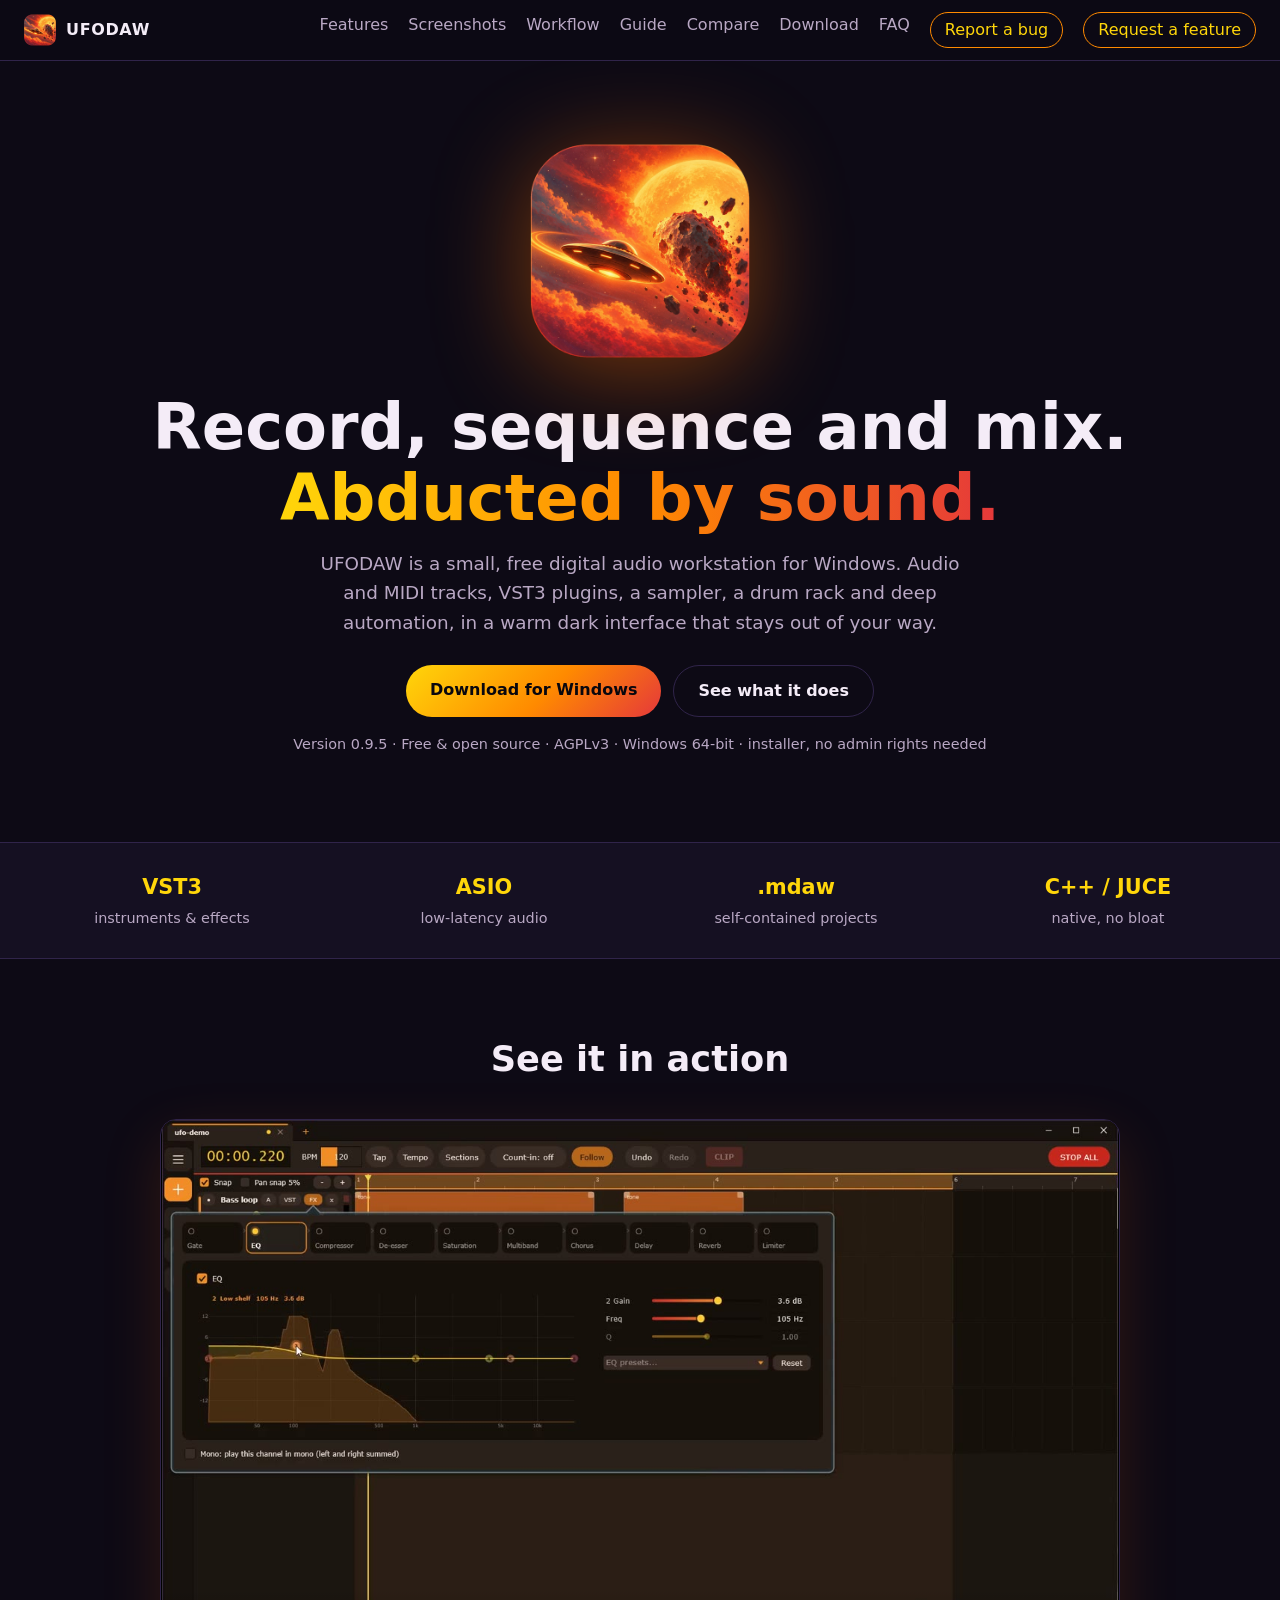
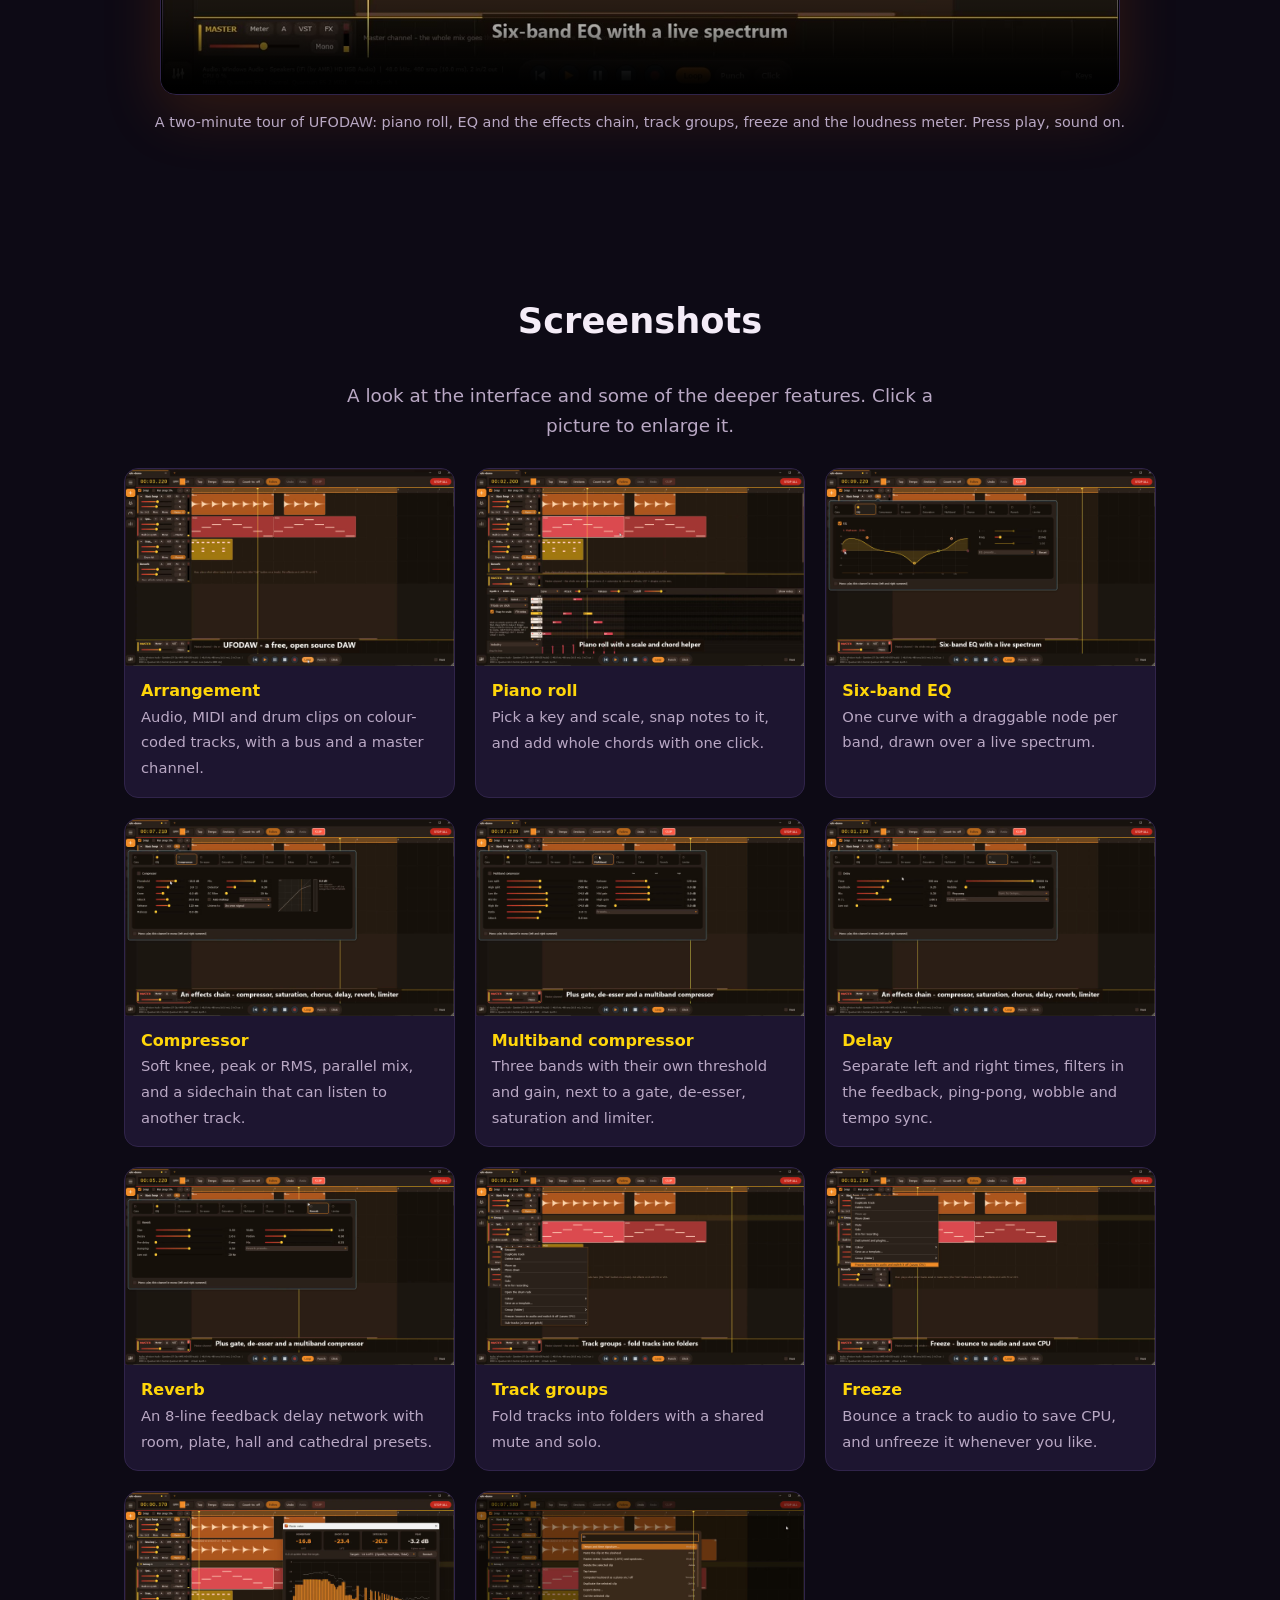
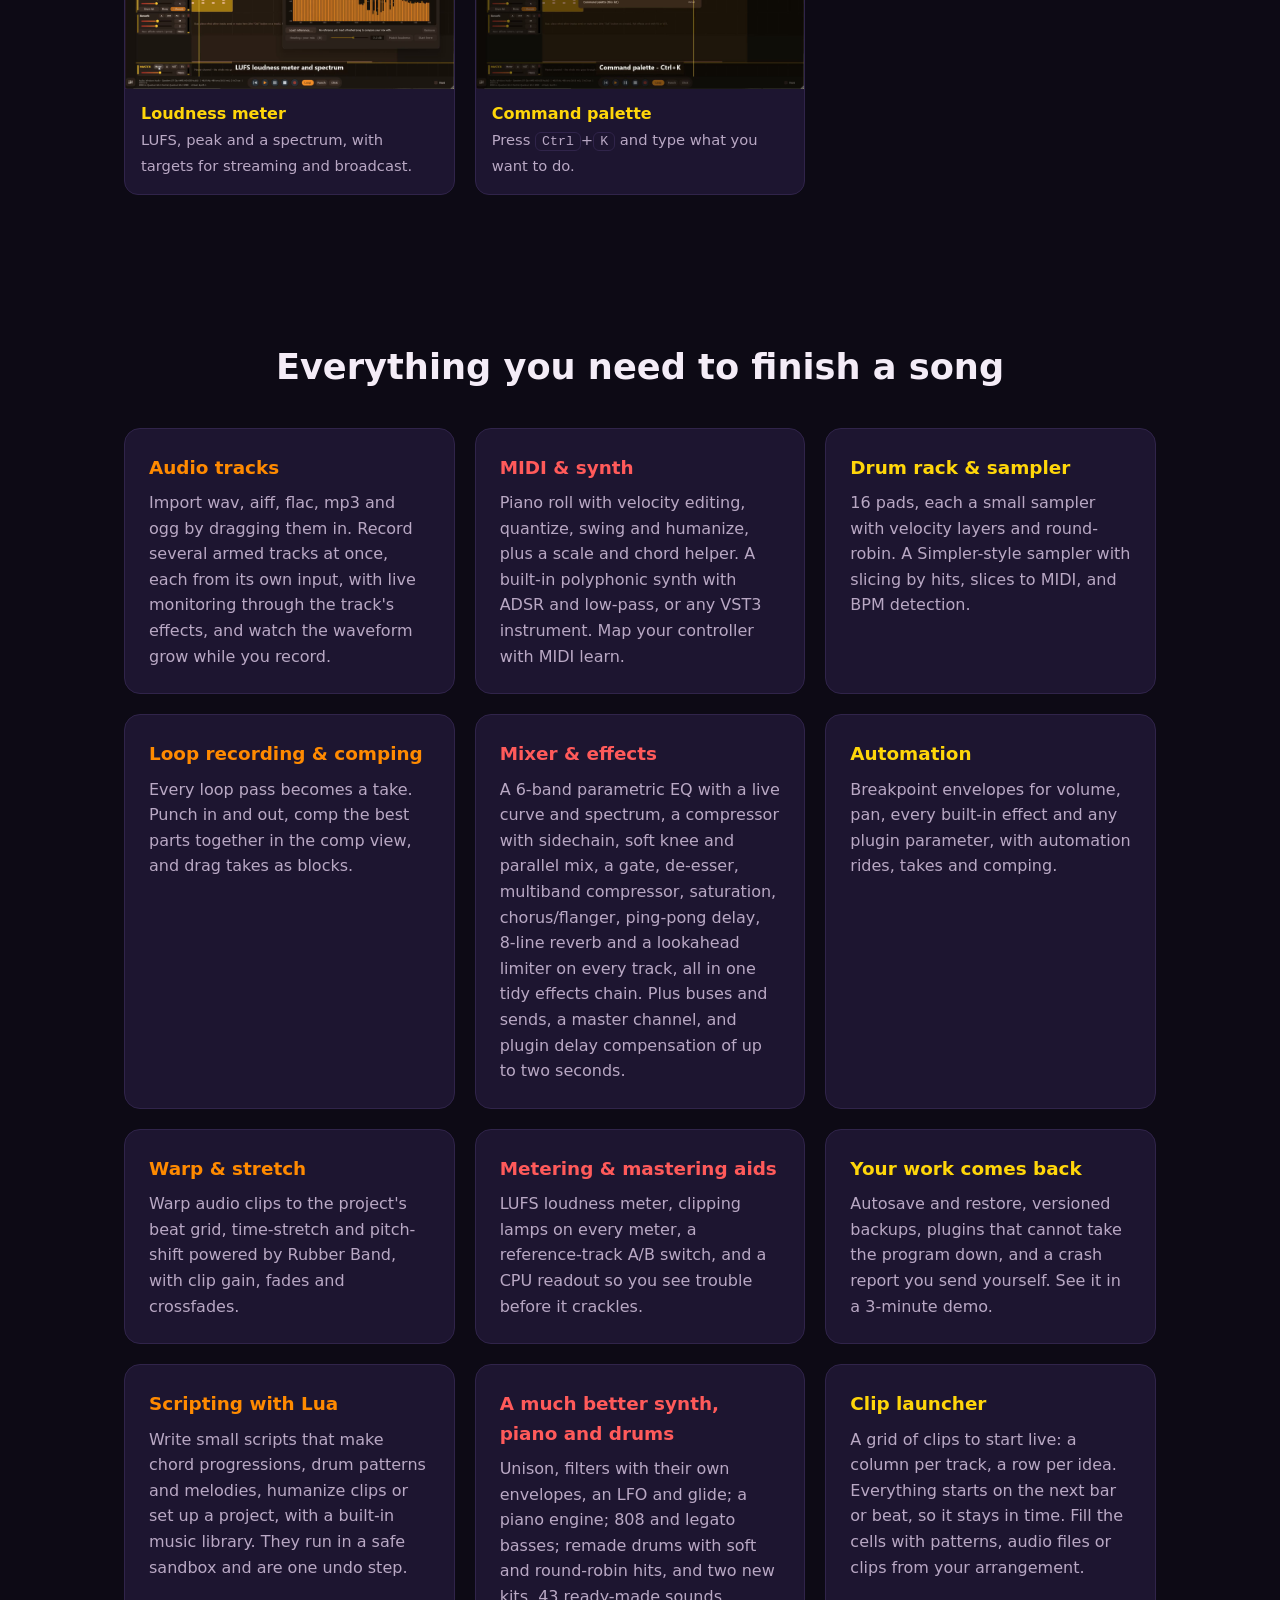
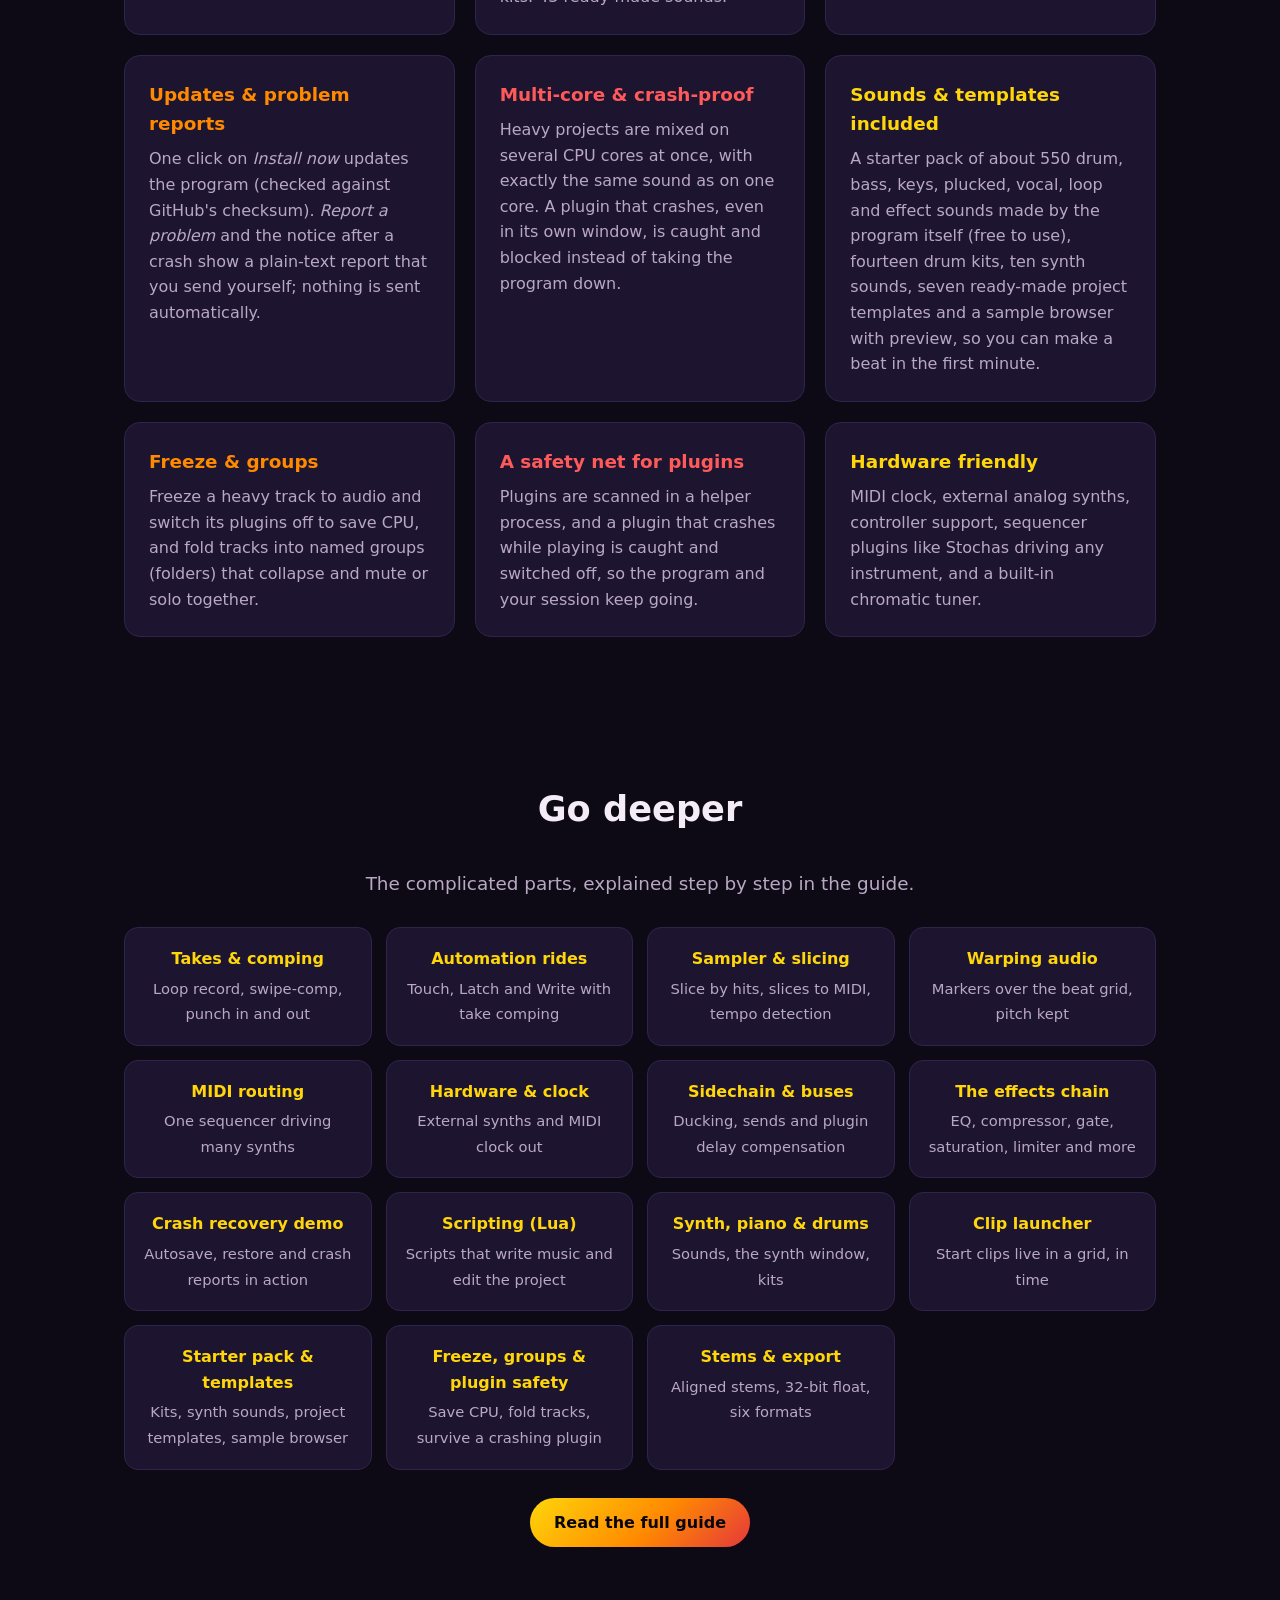
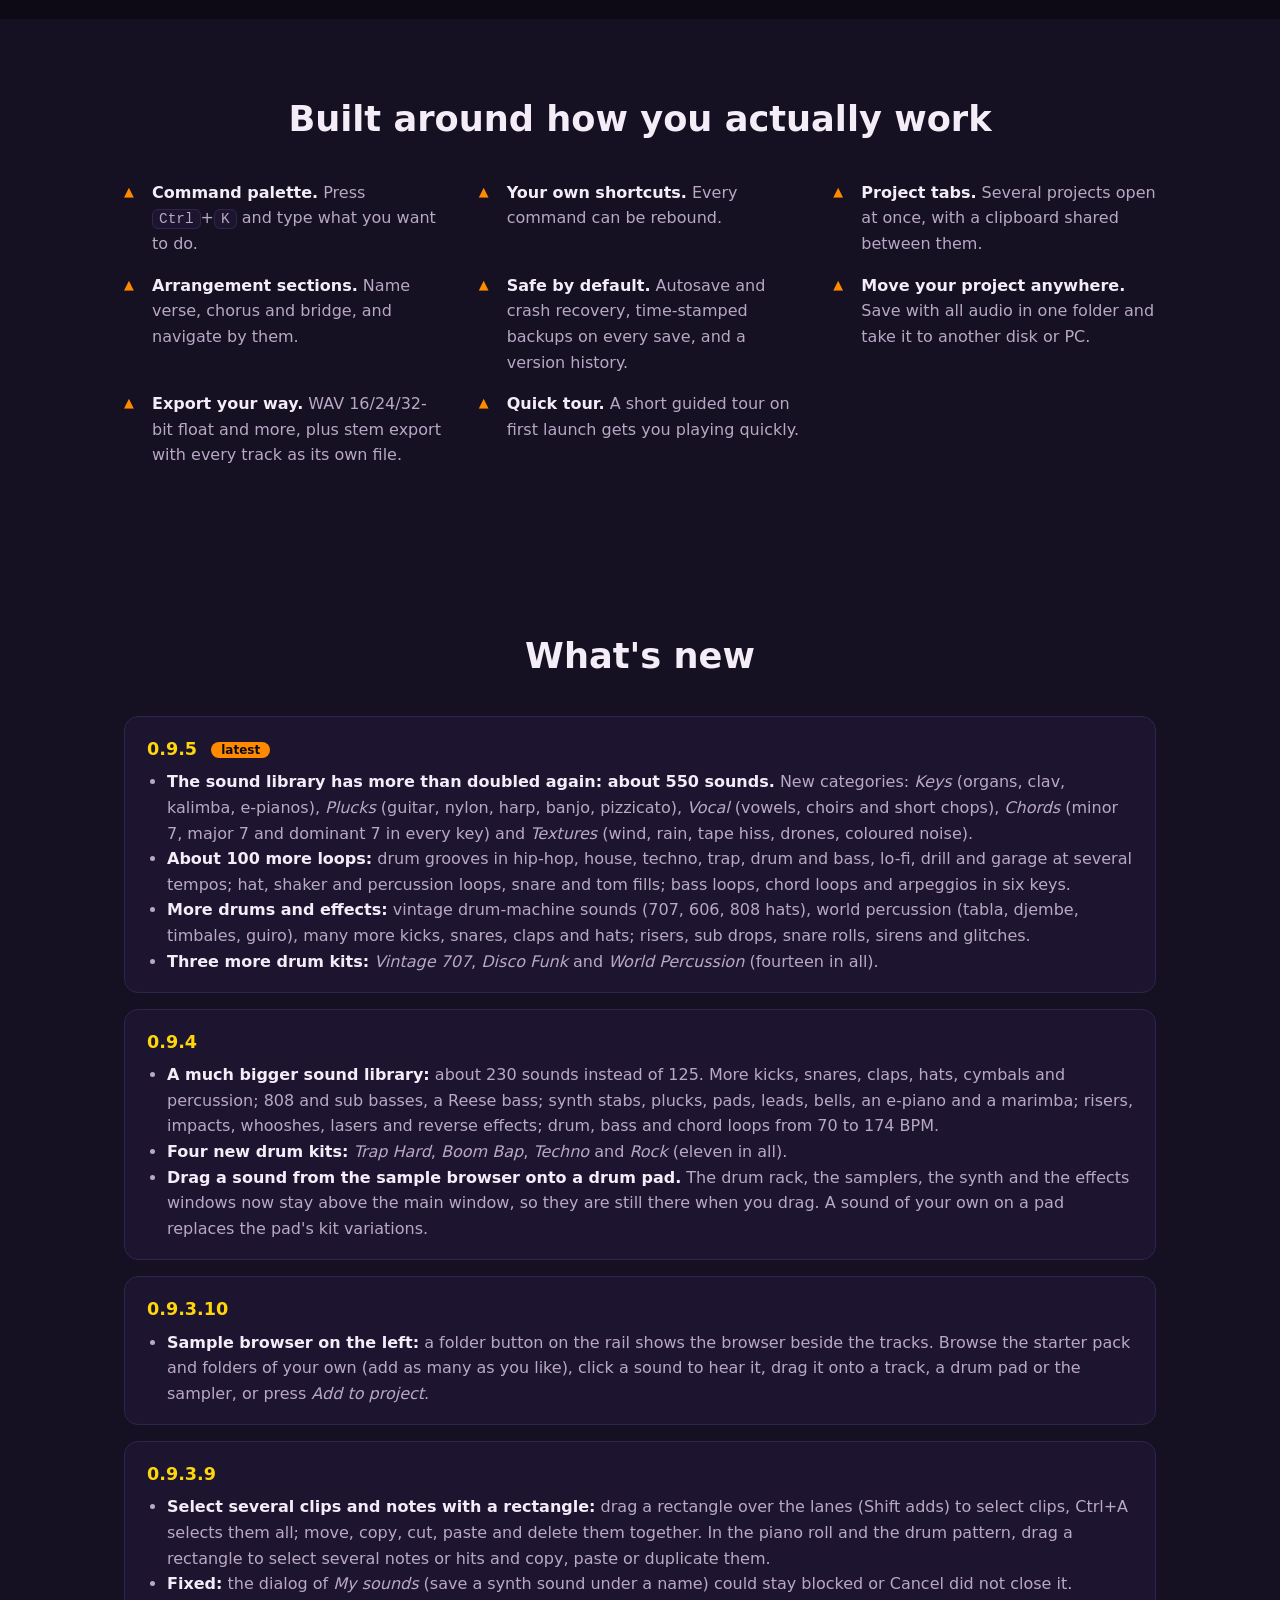
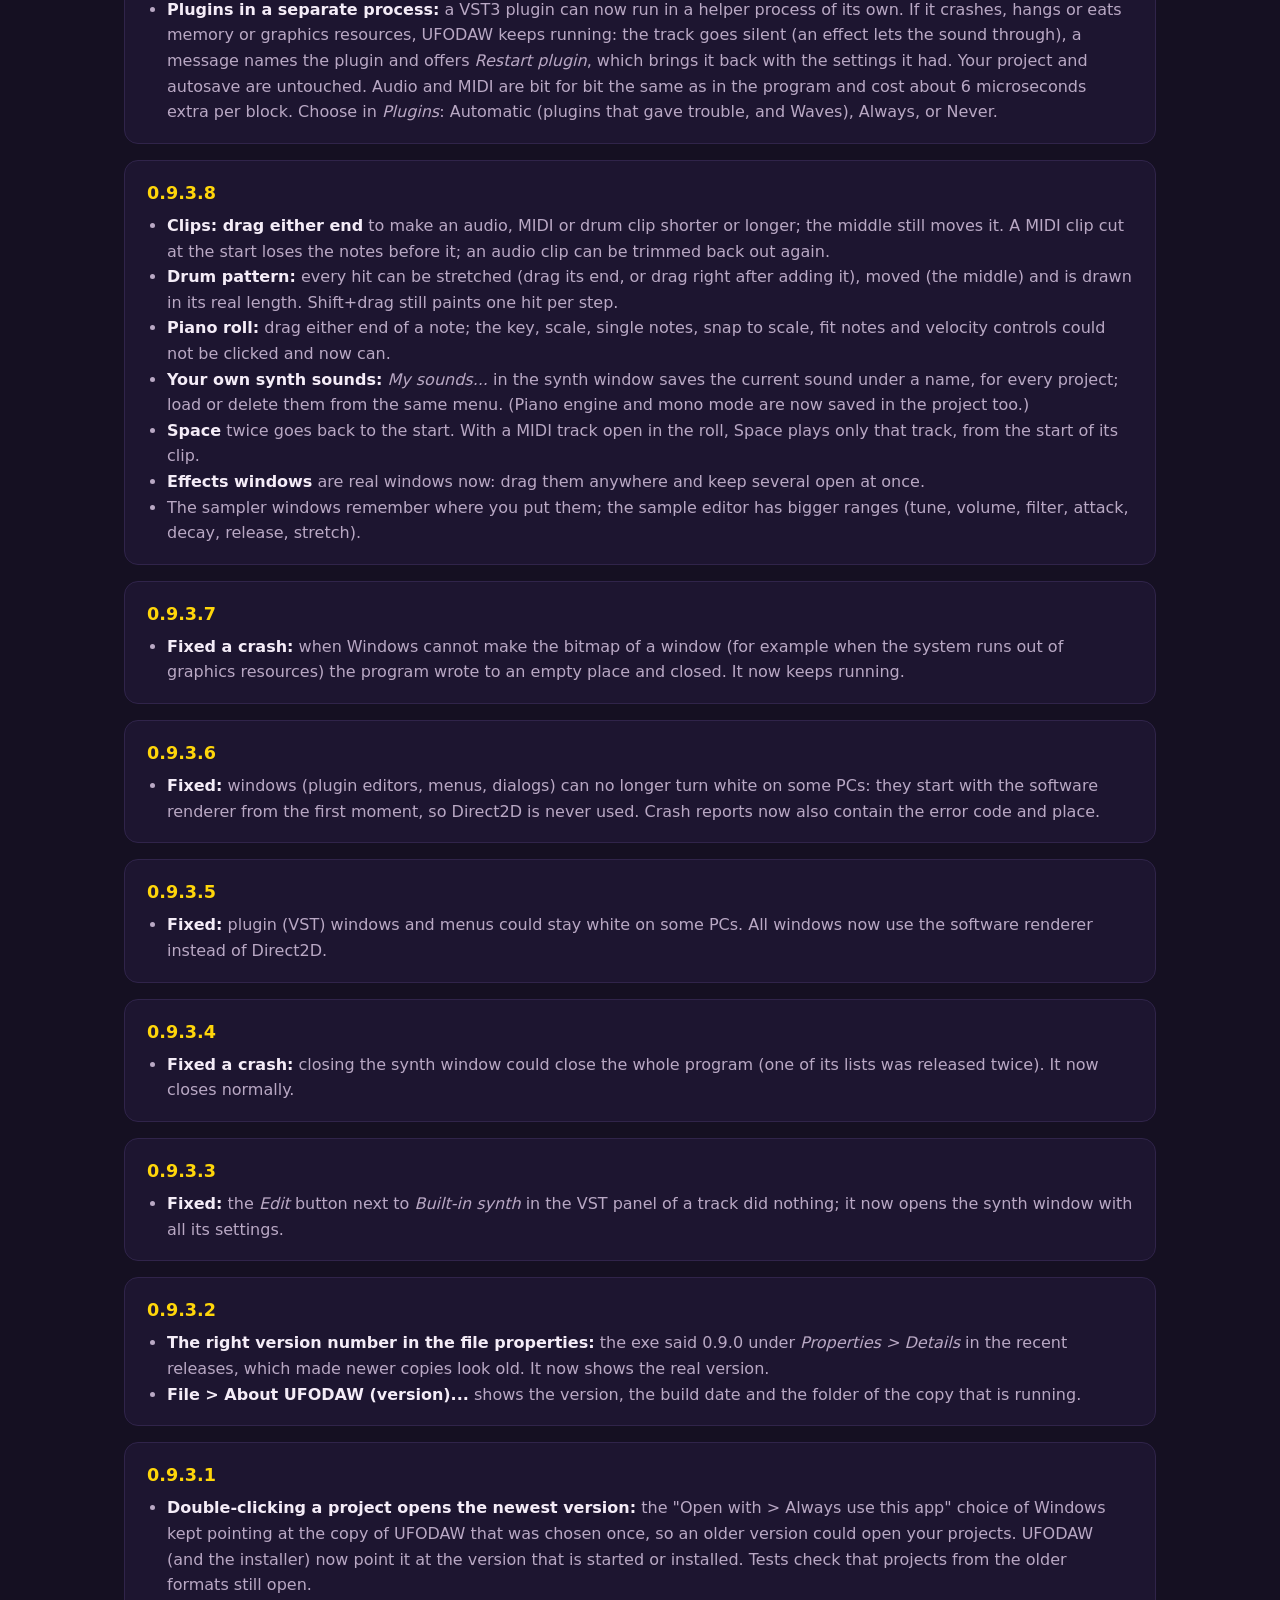
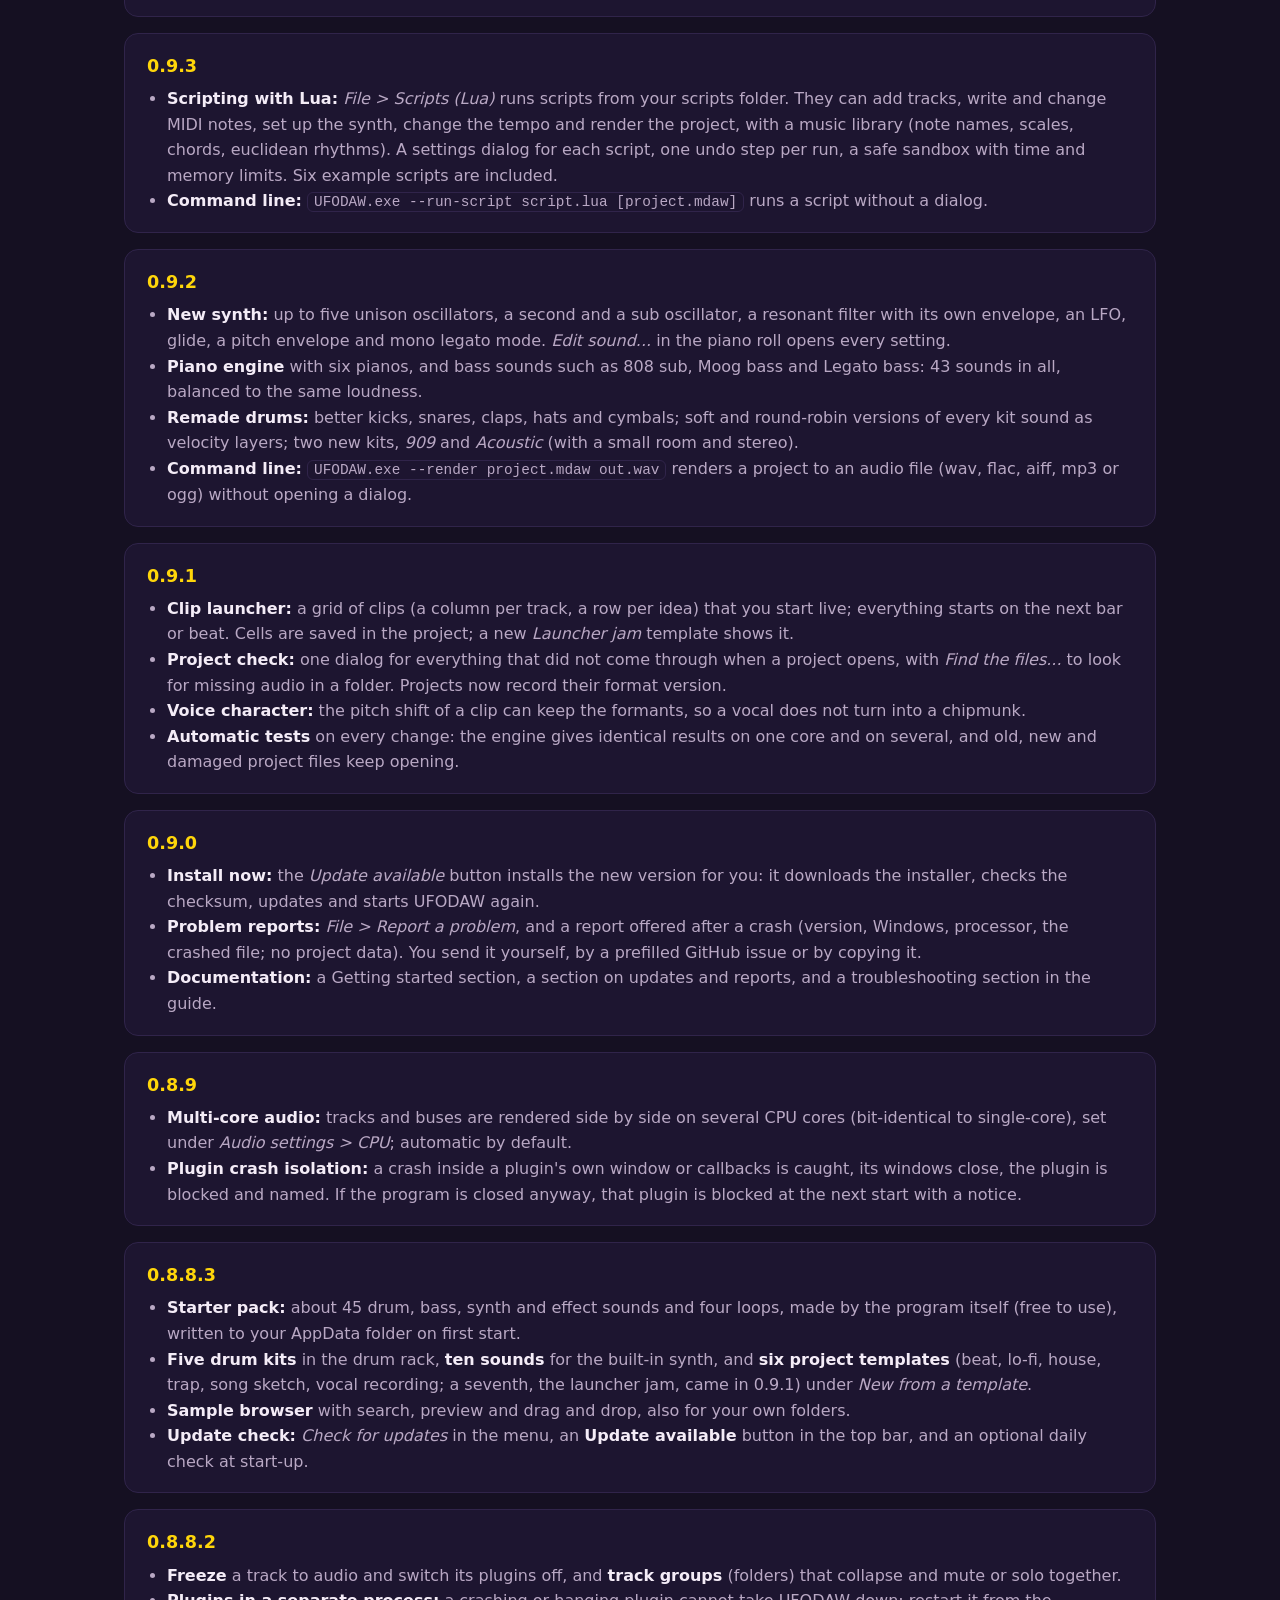
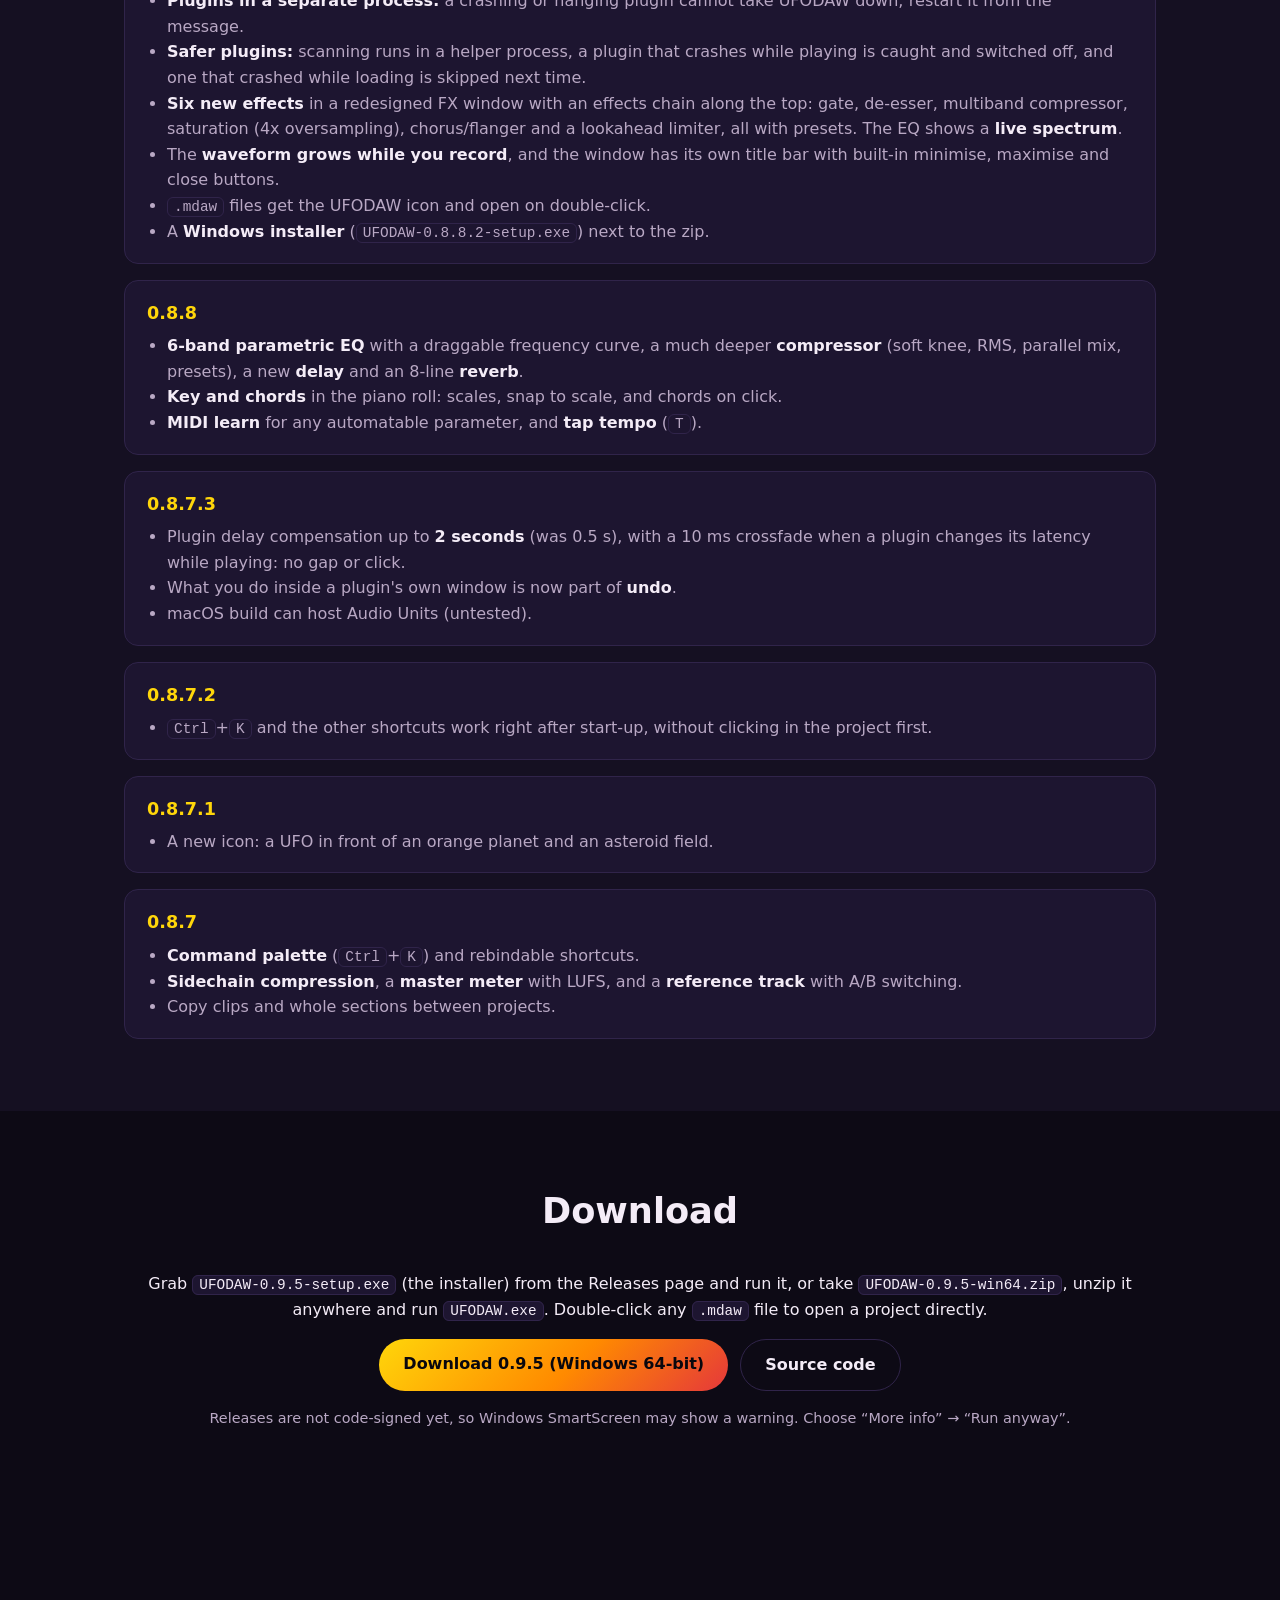
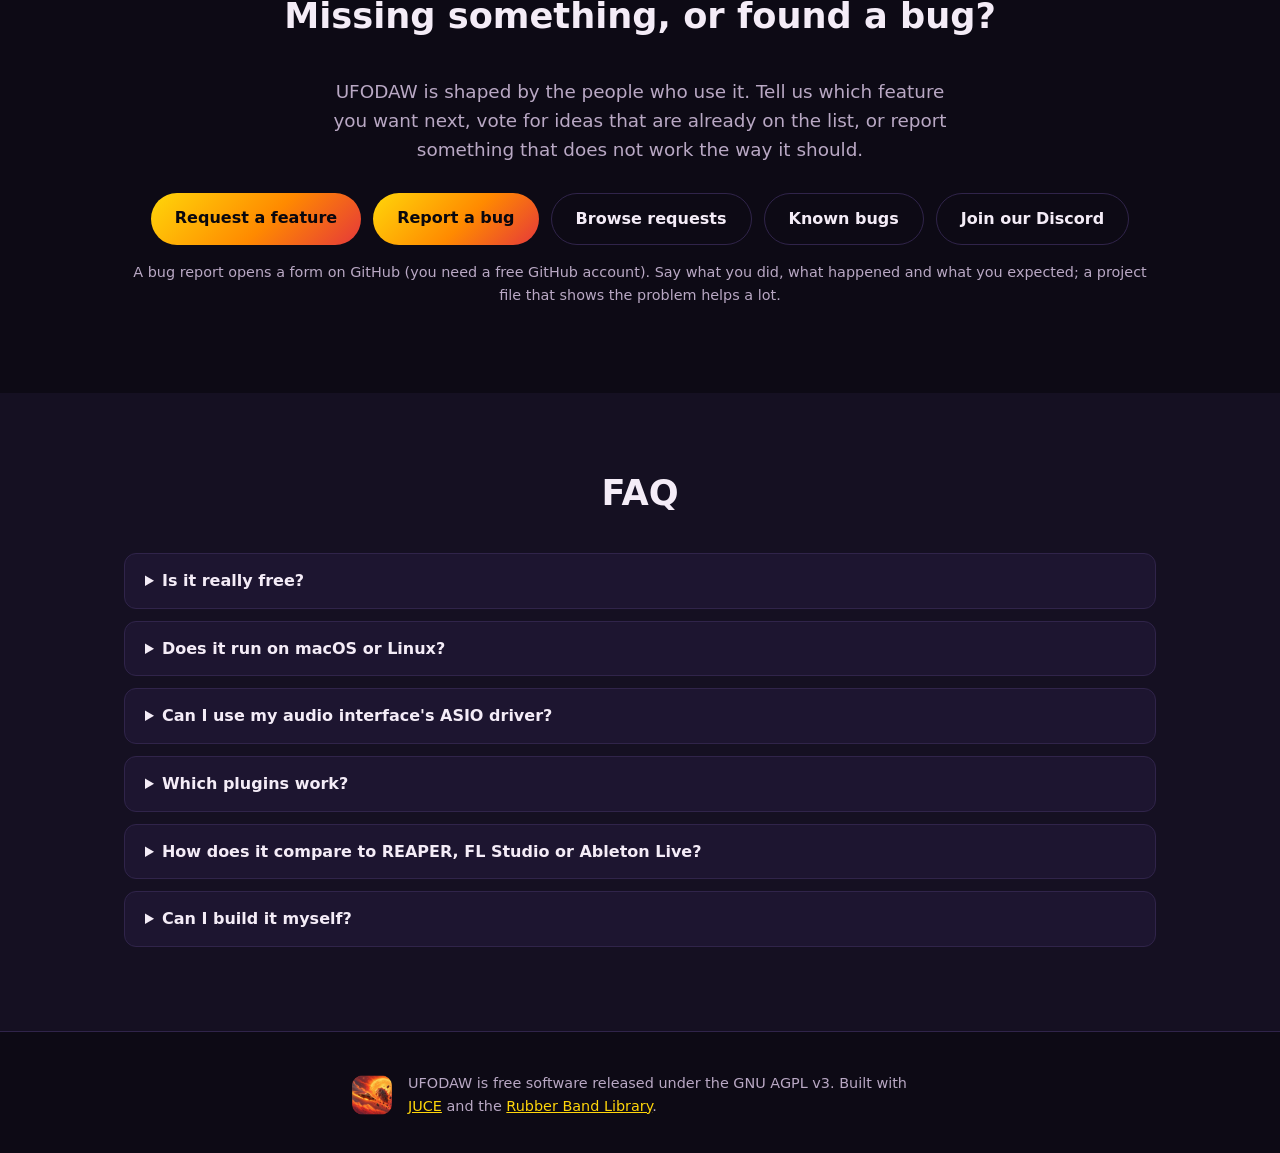
==== docs/index.html @ 9056f441 "UFODAW 0.9.5: about 550 sounds, three more drum kits Co-Authored-By: Claude Sonnet 5.5 <noreply@anth" ====
<!doctype html>
<html lang="en">
<head>
<meta charset="utf-8">
<meta name="viewport" content="width=device-width, initial-scale=1">
<title>UFODAW – a small, fast DAW for Windows</title>
<meta name="description" content="UFODAW is a free, open-source digital audio workstation for Windows: audio and MIDI tracks, VST3 hosting, sampler, drum rack, automation and more.">
<link rel="icon" type="image/png" sizes="32x32" href="favicon-32.png">
<link rel="canonical" href="https://ufodaw.eu/">
<meta property="og:type" content="website">
<meta property="og:site_name" content="UFODAW">
<meta property="og:title" content="UFODAW – a small, fast DAW for Windows">
<meta property="og:description" content="Free, open-source digital audio workstation for Windows: audio and MIDI tracks, VST3 hosting, sampler, drum rack, automation and more.">
<meta property="og:url" content="https://ufodaw.eu/">
<meta property="og:image" content="https://ufodaw.eu/icon.png">
<meta name="twitter:card" content="summary">
<script type="application/ld+json">
{"@context":"https://schema.org","@type":"SoftwareApplication","name":"UFODAW","applicationCategory":"MultimediaApplication","applicationSubCategory":"Digital audio workstation","operatingSystem":"Windows","softwareVersion":"0.9.5","license":"https://www.gnu.org/licenses/agpl-3.0.html","url":"https://ufodaw.eu/","image":"https://ufodaw.eu/icon.png","downloadUrl":"https://github.com/Thulehunter/ufodaw/releases/latest","offers":{"@type":"Offer","price":"0","priceCurrency":"EUR"}}
</script>
<script type="application/ld+json">
{"@context":"https://schema.org","@type":"VideoObject","name":"UFODAW demo: record, arrange and mix","description":"A two-minute tour of UFODAW, a free digital audio workstation for Windows: piano roll, EQ and effects chain, track groups, freeze and the loudness meter.","thumbnailUrl":"https://ufodaw.eu/ufodaw-demo-poster.jpg","contentUrl":"https://ufodaw.eu/ufodaw-demo.mp4","uploadDate":"2026-10-19","duration":"PT2M19S"}
</script>
<link rel="stylesheet" href="style.css">
</head>
<body>

<header class="nav">
  <a class="brand" href="#top"><img src="icon.png" alt="" width="32" height="32"> UFODAW</a>
  <nav>
    <a href="#features">Features</a>
    <a href="#gallery">Screenshots</a>
    <a href="#workflow">Workflow</a>
    <a href="guide.html">Guide</a>
    <a href="compare.html">Compare</a>
    <a href="#download">Download</a>
    <a href="#faq">FAQ</a>
    <a class="nav-btn" id="bug-nav" href="#feedback">Report a bug</a>
    <a class="nav-btn" id="fr-nav" href="#feedback">Request a feature</a>
  </nav>
</header>

<main id="top">
  <section class="hero">
    <img class="hero-icon" src="icon.png" alt="UFODAW logo: a flying saucer racing a crumbling asteroid in a fiery sky" width="220" height="220">
    <h1>Record, sequence and mix.<br><span>Abducted by sound.</span></h1>
    <p class="lead">UFODAW is a small, free digital audio workstation for Windows. Audio and MIDI tracks, VST3 plugins, a sampler, a drum rack and deep automation, in a warm dark interface that stays out of your way.</p>
    <div class="cta">
      <a class="btn primary" href="#download">Download for Windows</a>
      <a class="btn" href="#features">See what it does</a>
    </div>
    <p class="meta">Version 0.9.5 · Free &amp; open source · AGPLv3 · Windows 64-bit · installer, no admin rights needed</p>
  </section>

  <section class="strip" aria-label="Highlights">
    <div><b>VST3</b><span>instruments &amp; effects</span></div>
    <div><b>ASIO</b><span>low-latency audio</span></div>
    <div><b>.mdaw</b><span>self-contained projects</span></div>
    <div><b>C++ / JUCE</b><span>native, no bloat</span></div>
  </section>

  <section id="demo" class="center">
    <h2>See it in action</h2>
    <video class="demo" controls preload="metadata" playsinline poster="ufodaw-demo-poster.jpg">
      <source src="ufodaw-demo.mp4" type="video/mp4">
      Your browser can't play this video. <a href="ufodaw-demo.mp4">Download it instead</a>.
    </video>
    <p class="meta">A two-minute tour of UFODAW: piano roll, EQ and the effects chain, track groups, freeze and the loudness meter. Press play, sound on.</p>
  </section>

  <section id="gallery">
    <h2>Screenshots</h2>
    <p class="lead center">A look at the interface and some of the deeper features. Click a picture to enlarge it.</p>
    <div class="shots">
      <figure><button type="button" data-full="shots/arrangement.jpg" data-cap="Arrangement"><img src="shots/arrangement.jpg" alt="UFODAW arrangement with audio, MIDI and drum tracks and a reverb bus" width="1600" height="960" loading="lazy"></button><figcaption><b>Arrangement</b><span>Audio, MIDI and drum clips on colour-coded tracks, with a bus and a master channel.</span></figcaption></figure>
      <figure><button type="button" data-full="shots/piano-roll.jpg" data-cap="Piano roll with scale and chord helper"><img src="shots/piano-roll.jpg" alt="Piano roll with a key and scale picker and chord options" width="1600" height="960" loading="lazy"></button><figcaption><b>Piano roll</b><span>Pick a key and scale, snap notes to it, and add whole chords with one click.</span></figcaption></figure>
      <figure><button type="button" data-full="shots/eq.jpg" data-cap="Six-band EQ with a live spectrum"><img src="shots/eq.jpg" alt="Six-band parametric EQ with a draggable curve over a live spectrum" width="1600" height="960" loading="lazy"></button><figcaption><b>Six-band EQ</b><span>One curve with a draggable node per band, drawn over a live spectrum.</span></figcaption></figure>
      <figure><button type="button" data-full="shots/compressor.jpg" data-cap="Compressor"><img src="shots/compressor.jpg" alt="Compressor panel with a transfer curve" width="1600" height="960" loading="lazy"></button><figcaption><b>Compressor</b><span>Soft knee, peak or RMS, parallel mix, and a sidechain that can listen to another track.</span></figcaption></figure>
      <figure><button type="button" data-full="shots/multiband.jpg" data-cap="Multiband compressor"><img src="shots/multiband.jpg" alt="Multiband compressor with three bands" width="1600" height="960" loading="lazy"></button><figcaption><b>Multiband compressor</b><span>Three bands with their own threshold and gain, next to a gate, de-esser, saturation and limiter.</span></figcaption></figure>
      <figure><button type="button" data-full="shots/delay.jpg" data-cap="Delay"><img src="shots/delay.jpg" alt="Delay panel with time, feedback and ping-pong" width="1600" height="960" loading="lazy"></button><figcaption><b>Delay</b><span>Separate left and right times, filters in the feedback, ping-pong, wobble and tempo sync.</span></figcaption></figure>
      <figure><button type="button" data-full="shots/reverb.jpg" data-cap="Reverb"><img src="shots/reverb.jpg" alt="Reverb panel with size, decay and damping" width="1600" height="960" loading="lazy"></button><figcaption><b>Reverb</b><span>An 8-line feedback delay network with room, plate, hall and cathedral presets.</span></figcaption></figure>
      <figure><button type="button" data-full="shots/groups.jpg" data-cap="Track groups"><img src="shots/groups.jpg" alt="Track context menu with the group option" width="1600" height="960" loading="lazy"></button><figcaption><b>Track groups</b><span>Fold tracks into folders with a shared mute and solo.</span></figcaption></figure>
      <figure><button type="button" data-full="shots/freeze.jpg" data-cap="Freeze"><img src="shots/freeze.jpg" alt="Track context menu with the freeze option" width="1600" height="960" loading="lazy"></button><figcaption><b>Freeze</b><span>Bounce a track to audio to save CPU, and unfreeze it whenever you like.</span></figcaption></figure>
      <figure><button type="button" data-full="shots/loudness.jpg" data-cap="LUFS loudness meter and spectrum"><img src="shots/loudness.jpg" alt="Master meter with LUFS values and a spectrum" width="1600" height="960" loading="lazy"></button><figcaption><b>Loudness meter</b><span>LUFS, peak and a spectrum, with targets for streaming and broadcast.</span></figcaption></figure>
      <figure><button type="button" data-full="shots/command-palette.jpg" data-cap="Command palette"><img src="shots/command-palette.jpg" alt="Command palette open over the arrangement" width="1600" height="960" loading="lazy"></button><figcaption><b>Command palette</b><span>Press <kbd>Ctrl</kbd>+<kbd>K</kbd> and type what you want to do.</span></figcaption></figure>
    </div>
    <dialog id="lightbox" aria-label="Enlarged screenshot">
      <form method="dialog"><button class="lb-close" aria-label="Close">×</button></form>
      <img id="lb-img" alt="">
      <p id="lb-cap"></p>
    </dialog>
  </section>

  <section id="features">
    <h2>Everything you need to finish a song</h2>
    <div class="grid">
      <article>
        <h3 class="c-orange">Audio tracks</h3>
        <p>Import wav, aiff, flac, mp3 and ogg by dragging them in. Record several armed tracks at once, each from its own input, with live monitoring through the track's effects, and watch the waveform grow while you record.</p>
      </article>
      <article>
        <h3 class="c-red">MIDI &amp; synth</h3>
        <p>Piano roll with velocity editing, quantize, swing and humanize, plus a scale and chord helper. A built-in polyphonic synth with ADSR and low-pass, or any VST3 instrument. Map your controller with MIDI learn.</p>
      </article>
      <article>
        <h3 class="c-yellow">Drum rack &amp; sampler</h3>
        <p>16 pads, each a small sampler with velocity layers and round-robin. A Simpler-style sampler with slicing by hits, slices to MIDI, and BPM detection.</p>
      </article>
      <article>
        <h3 class="c-orange">Loop recording &amp; comping</h3>
        <p>Every loop pass becomes a take. Punch in and out, comp the best parts together in the comp view, and drag takes as blocks.</p>
      </article>
      <article>
        <h3 class="c-red">Mixer &amp; effects</h3>
        <p>A 6-band parametric EQ with a live curve and spectrum, a compressor with sidechain, soft knee and parallel mix, a gate, de-esser, multiband compressor, saturation, chorus/flanger, ping-pong delay, 8-line reverb and a lookahead limiter on every track, all in one tidy effects chain. Plus buses and sends, a master channel, and plugin delay compensation of up to two seconds.</p>
      </article>
      <article>
        <h3 class="c-yellow">Automation</h3>
        <p>Breakpoint envelopes for volume, pan, every built-in effect and any plugin parameter, with automation rides, takes and comping.</p>
      </article>
      <article>
        <h3 class="c-orange">Warp &amp; stretch</h3>
        <p>Warp audio clips to the project's beat grid, time-stretch and pitch-shift powered by Rubber Band, with clip gain, fades and crossfades.</p>
      </article>
      <article>
        <h3 class="c-red">Metering &amp; mastering aids</h3>
        <p>LUFS loudness meter, clipping lamps on every meter, a reference-track A/B switch, and a CPU readout so you see trouble before it crackles.</p>
      </article>
      <article>
        <h3 class="c-yellow">Your work comes back</h3>
        <p>Autosave and restore, versioned backups, plugins that cannot take the program down, and a crash report you send yourself. See it in a 3-minute demo.</p>
      </article>
      <article>
        <h3 class="c-orange">Scripting with Lua</h3>
        <p>Write small scripts that make chord progressions, drum patterns and melodies, humanize clips or set up a project, with a built-in music library. They run in a safe sandbox and are one undo step.</p>
      </article>
      <article>
        <h3 class="c-red">A much better synth, piano and drums</h3>
        <p>Unison, filters with their own envelopes, an LFO and glide; a piano engine; 808 and legato basses; remade drums with soft and round-robin hits, and two new kits. 43 ready-made sounds.</p>
      </article>
      <article>
        <h3 class="c-yellow">Clip launcher</h3>
        <p>A grid of clips to start live: a column per track, a row per idea. Everything starts on the next bar or beat, so it stays in time. Fill the cells with patterns, audio files or clips from your arrangement.</p>
      </article>
      <article>
        <h3 class="c-orange">Updates &amp; problem reports</h3>
        <p>One click on <i>Install now</i> updates the program (checked against GitHub's checksum). <i>Report a problem</i> and the notice after a crash show a plain-text report that you send yourself; nothing is sent automatically.</p>
      </article>
      <article>
        <h3 class="c-red">Multi-core &amp; crash-proof</h3>
        <p>Heavy projects are mixed on several CPU cores at once, with exactly the same sound as on one core. A plugin that crashes, even in its own window, is caught and blocked instead of taking the program down.</p>
      </article>
      <article>
        <h3 class="c-yellow">Sounds &amp; templates included</h3>
        <p>A starter pack of about 550 drum, bass, keys, plucked, vocal, loop and effect sounds made by the program itself (free to use), fourteen drum kits, ten synth sounds, seven ready-made project templates and a sample browser with preview, so you can make a beat in the first minute.</p>
      </article>
      <article>
        <h3 class="c-orange">Freeze &amp; groups</h3>
        <p>Freeze a heavy track to audio and switch its plugins off to save CPU, and fold tracks into named groups (folders) that collapse and mute or solo together.</p>
      </article>
      <article>
        <h3 class="c-red">A safety net for plugins</h3>
        <p>Plugins are scanned in a helper process, and a plugin that crashes while playing is caught and switched off, so the program and your session keep going.</p>
      </article>
      <article>
        <h3 class="c-yellow">Hardware friendly</h3>
        <p>MIDI clock, external analog synths, controller support, sequencer plugins like Stochas driving any instrument, and a built-in chromatic tuner.</p>
      </article>
    </div>
  </section>

  <section id="deep" class="center">
    <h2>Go deeper</h2>
    <p class="lead">The complicated parts, explained step by step in the guide.</p>
    <div class="dive">
      <a href="guide.html#recording"><b>Takes &amp; comping</b><span>Loop record, swipe-comp, punch in and out</span></a>
      <a href="guide.html#automation"><b>Automation rides</b><span>Touch, Latch and Write with take comping</span></a>
      <a href="guide.html#sampler"><b>Sampler &amp; slicing</b><span>Slice by hits, slices to MIDI, tempo detection</span></a>
      <a href="guide.html#warp"><b>Warping audio</b><span>Markers over the beat grid, pitch kept</span></a>
      <a href="guide.html#midi"><b>MIDI routing</b><span>One sequencer driving many synths</span></a>
      <a href="guide.html#hardware"><b>Hardware &amp; clock</b><span>External synths and MIDI clock out</span></a>
      <a href="guide.html#mixing"><b>Sidechain &amp; buses</b><span>Ducking, sends and plugin delay compensation</span></a>
      <a href="guide.html#effects"><b>The effects chain</b><span>EQ, compressor, gate, saturation, limiter and more</span></a>
      <a href="guide.html#recovery"><b>Crash recovery demo</b><span>Autosave, restore and crash reports in action</span></a>
      <a href="guide.html#scripting"><b>Scripting (Lua)</b><span>Scripts that write music and edit the project</span></a>
      <a href="guide.html#synth"><b>Synth, piano &amp; drums</b><span>Sounds, the synth window, kits</span></a>
      <a href="guide.html#launcher"><b>Clip launcher</b><span>Start clips live in a grid, in time</span></a>
      <a href="guide.html#starter"><b>Starter pack &amp; templates</b><span>Kits, synth sounds, project templates, sample browser</span></a>
      <a href="guide.html#freeze"><b>Freeze, groups &amp; plugin safety</b><span>Save CPU, fold tracks, survive a crashing plugin</span></a>
      <a href="guide.html#export"><b>Stems &amp; export</b><span>Aligned stems, 32-bit float, six formats</span></a>
    </div>
    <a class="btn primary" href="guide.html">Read the full guide</a>
  </section>

  <section id="workflow" class="alt">
    <h2>Built around how you actually work</h2>
    <ul class="checks">
      <li><b>Command palette.</b> Press <kbd>Ctrl</kbd>+<kbd>K</kbd> and type what you want to do.</li>
      <li><b>Your own shortcuts.</b> Every command can be rebound.</li>
      <li><b>Project tabs.</b> Several projects open at once, with a clipboard shared between them.</li>
      <li><b>Arrangement sections.</b> Name verse, chorus and bridge, and navigate by them.</li>
      <li><b>Safe by default.</b> Autosave and crash recovery, time-stamped backups on every save, and a version history.</li>
      <li><b>Move your project anywhere.</b> Save with all audio in one folder and take it to another disk or PC.</li>
      <li><b>Export your way.</b> WAV 16/24/32-bit float and more, plus stem export with every track as its own file.</li>
      <li><b>Quick tour.</b> A short guided tour on first launch gets you playing quickly.</li>
    </ul>
  </section>

  <section id="new" class="alt">
    <h2>What's new</h2>
    <div class="log">
      <div><h3>0.9.5 <small>latest</small></h3><ul>
        <li><b>The sound library has more than doubled again: about 550 sounds.</b> New categories: <i>Keys</i> (organs, clav, kalimba, e-pianos), <i>Plucks</i> (guitar, nylon, harp, banjo, pizzicato), <i>Vocal</i> (vowels, choirs and short chops), <i>Chords</i> (minor 7, major 7 and dominant 7 in every key) and <i>Textures</i> (wind, rain, tape hiss, drones, coloured noise).</li>
        <li><b>About 100 more loops:</b> drum grooves in hip-hop, house, techno, trap, drum and bass, lo-fi, drill and garage at several tempos; hat, shaker and percussion loops, snare and tom fills; bass loops, chord loops and arpeggios in six keys.</li>
        <li><b>More drums and effects:</b> vintage drum-machine sounds (707, 606, 808 hats), world percussion (tabla, djembe, timbales, guiro), many more kicks, snares, claps and hats; risers, sub drops, snare rolls, sirens and glitches.</li>
        <li><b>Three more drum kits:</b> <i>Vintage 707</i>, <i>Disco Funk</i> and <i>World Percussion</i> (fourteen in all).</li></ul></div>
      <div><h3>0.9.4</h3><ul>
        <li><b>A much bigger sound library:</b> about 230 sounds instead of 125. More kicks, snares, claps, hats, cymbals and percussion; 808 and sub basses, a Reese bass; synth stabs, plucks, pads, leads, bells, an e-piano and a marimba; risers, impacts, whooshes, lasers and reverse effects; drum, bass and chord loops from 70 to 174 BPM.</li>
        <li><b>Four new drum kits:</b> <i>Trap Hard</i>, <i>Boom Bap</i>, <i>Techno</i> and <i>Rock</i> (eleven in all).</li>
        <li><b>Drag a sound from the sample browser onto a drum pad.</b> The drum rack, the samplers, the synth and the effects windows now stay above the main window, so they are still there when you drag. A sound of your own on a pad replaces the pad's kit variations.</li></ul></div>
      <div><h3>0.9.3.10</h3><ul>
        <li><b>Sample browser on the left:</b> a folder button on the rail shows the browser beside the tracks. Browse the starter pack and folders of your own (add as many as you like), click a sound to hear it, drag it onto a track, a drum pad or the sampler, or press <i>Add to project</i>.</li></ul></div>
      <div><h3>0.9.3.9</h3><ul>
        <li><b>Select several clips and notes with a rectangle:</b> drag a rectangle over the lanes (Shift adds) to select clips, Ctrl+A selects them all; move, copy, cut, paste and delete them together. In the piano roll and the drum pattern, drag a rectangle to select several notes or hits and copy, paste or duplicate them.</li>
        <li><b>Fixed:</b> the dialog of <i>My sounds</i> (save a synth sound under a name) could stay blocked or Cancel did not close it.</li>
        <li><b>Plugins in a separate process:</b> a VST3 plugin can now run in a helper process of its own. If it crashes, hangs or eats memory or graphics resources, UFODAW keeps running: the track goes silent (an effect lets the sound through), a message names the plugin and offers <i>Restart plugin</i>, which brings it back with the settings it had. Your project and autosave are untouched. Audio and MIDI are bit for bit the same as in the program and cost about 6 microseconds extra per block. Choose in <i>Plugins</i>: Automatic (plugins that gave trouble, and Waves), Always, or Never.</li></ul></div>
      <div><h3>0.9.3.8</h3><ul>
        <li><b>Clips: drag either end</b> to make an audio, MIDI or drum clip shorter or longer; the middle still moves it. A MIDI clip cut at the start loses the notes before it; an audio clip can be trimmed back out again.</li>
        <li><b>Drum pattern:</b> every hit can be stretched (drag its end, or drag right after adding it), moved (the middle) and is drawn in its real length. Shift+drag still paints one hit per step.</li>
        <li><b>Piano roll:</b> drag either end of a note; the key, scale, single notes, snap to scale, fit notes and velocity controls could not be clicked and now can.</li>
        <li><b>Your own synth sounds:</b> <i>My sounds...</i> in the synth window saves the current sound under a name, for every project; load or delete them from the same menu. (Piano engine and mono mode are now saved in the project too.)</li>
        <li><b>Space</b> twice goes back to the start. With a MIDI track open in the roll, Space plays only that track, from the start of its clip.</li>
        <li><b>Effects windows</b> are real windows now: drag them anywhere and keep several open at once.</li>
        <li>The sampler windows remember where you put them; the sample editor has bigger ranges (tune, volume, filter, attack, decay, release, stretch).</li></ul></div>
      <div><h3>0.9.3.7</h3><ul>
        <li><b>Fixed a crash:</b> when Windows cannot make the bitmap of a window (for example when the system runs out of graphics resources) the program wrote to an empty place and closed. It now keeps running.</li></ul></div>
      <div><h3>0.9.3.6</h3><ul>
        <li><b>Fixed:</b> windows (plugin editors, menus, dialogs) can no longer turn white on some PCs: they start with the software renderer from the first moment, so Direct2D is never used. Crash reports now also contain the error code and place.</li></ul></div>
      <div><h3>0.9.3.5</h3><ul>
        <li><b>Fixed:</b> plugin (VST) windows and menus could stay white on some PCs. All windows now use the software renderer instead of Direct2D.</li></ul></div>
      <div><h3>0.9.3.4</h3><ul>
        <li><b>Fixed a crash:</b> closing the synth window could close the whole program (one of its lists was released twice). It now closes normally.</li></ul></div>
      <div><h3>0.9.3.3</h3><ul>
        <li><b>Fixed:</b> the <i>Edit</i> button next to <i>Built-in synth</i> in the VST panel of a track did nothing; it now opens the synth window with all its settings.</li></ul></div>
      <div><h3>0.9.3.2</h3><ul>
        <li><b>The right version number in the file properties:</b> the exe said 0.9.0 under <i>Properties &gt; Details</i> in the recent releases, which made newer copies look old. It now shows the real version.</li>
        <li><b>File &gt; About UFODAW (version)...</b> shows the version, the build date and the folder of the copy that is running.</li></ul></div>
      <div><h3>0.9.3.1</h3><ul>
        <li><b>Double-clicking a project opens the newest version:</b> the &quot;Open with &gt; Always use this app&quot; choice of Windows kept pointing at the copy of UFODAW that was chosen once, so an older version could open your projects. UFODAW (and the installer) now point it at the version that is started or installed. Tests check that projects from the older formats still open.</li></ul></div>
      <div><h3>0.9.3</h3><ul>
        <li><b>Scripting with Lua:</b> <i>File &gt; Scripts (Lua)</i> runs scripts from your scripts folder. They can add tracks, write and change MIDI notes, set up the synth, change the tempo and render the project, with a music library (note names, scales, chords, euclidean rhythms). A settings dialog for each script, one undo step per run, a safe sandbox with time and memory limits. Six example scripts are included.</li>
        <li><b>Command line:</b> <code>UFODAW.exe --run-script script.lua [project.mdaw]</code> runs a script without a dialog.</li></ul></div>
      <div><h3>0.9.2</h3><ul>
        <li><b>New synth:</b> up to five unison oscillators, a second and a sub oscillator, a resonant filter with its own envelope, an LFO, glide, a pitch envelope and mono legato mode. <i>Edit sound...</i> in the piano roll opens every setting.</li>
        <li><b>Piano engine</b> with six pianos, and bass sounds such as 808 sub, Moog bass and Legato bass: 43 sounds in all, balanced to the same loudness.</li>
        <li><b>Remade drums:</b> better kicks, snares, claps, hats and cymbals; soft and round-robin versions of every kit sound as velocity layers; two new kits, <i>909</i> and <i>Acoustic</i> (with a small room and stereo).</li>
        <li><b>Command line:</b> <code>UFODAW.exe --render project.mdaw out.wav</code> renders a project to an audio file (wav, flac, aiff, mp3 or ogg) without opening a dialog.</li></ul></div>
      <div><h3>0.9.1</h3><ul>
        <li><b>Clip launcher:</b> a grid of clips (a column per track, a row per idea) that you start live; everything starts on the next bar or beat. Cells are saved in the project; a new <i>Launcher jam</i> template shows it.</li>
        <li><b>Project check:</b> one dialog for everything that did not come through when a project opens, with <i>Find the files...</i> to look for missing audio in a folder. Projects now record their format version.</li>
        <li><b>Voice character:</b> the pitch shift of a clip can keep the formants, so a vocal does not turn into a chipmunk.</li>
        <li><b>Automatic tests</b> on every change: the engine gives identical results on one core and on several, and old, new and damaged project files keep opening.</li></ul></div>
      <div><h3>0.9.0</h3><ul>
        <li><b>Install now:</b> the <i>Update available</i> button installs the new version for you: it downloads the installer, checks the checksum, updates and starts UFODAW again.</li>
        <li><b>Problem reports:</b> <i>File &gt; Report a problem</i>, and a report offered after a crash (version, Windows, processor, the crashed file; no project data). You send it yourself, by a prefilled GitHub issue or by copying it.</li>
        <li><b>Documentation:</b> a Getting started section, a section on updates and reports, and a troubleshooting section in the guide.</li></ul></div>
      <div><h3>0.8.9</h3><ul>
        <li><b>Multi-core audio:</b> tracks and buses are rendered side by side on several CPU cores (bit-identical to single-core), set under <i>Audio settings &gt; CPU</i>; automatic by default.</li>
        <li><b>Plugin crash isolation:</b> a crash inside a plugin's own window or callbacks is caught, its windows close, the plugin is blocked and named. If the program is closed anyway, that plugin is blocked at the next start with a notice.</li></ul></div>
      <div><h3>0.8.8.3</h3><ul>
        <li><b>Starter pack:</b> about 45 drum, bass, synth and effect sounds and four loops, made by the program itself (free to use), written to your AppData folder on first start.</li>
        <li><b>Five drum kits</b> in the drum rack, <b>ten sounds</b> for the built-in synth, and <b>six project templates</b> (beat, lo-fi, house, trap, song sketch, vocal recording; a seventh, the launcher jam, came in 0.9.1) under <i>New from a template</i>.</li>
        <li><b>Sample browser</b> with search, preview and drag and drop, also for your own folders.</li>
        <li><b>Update check:</b> <i>Check for updates</i> in the menu, an <b>Update available</b> button in the top bar, and an optional daily check at start-up.</li></ul></div>
      <div><h3>0.8.8.2</h3><ul>
        <li><b>Freeze</b> a track to audio and switch its plugins off, and <b>track groups</b> (folders) that collapse and mute or solo together.</li>
        <li><b>Plugins in a separate process:</b> a crashing or hanging plugin cannot take UFODAW down; restart it from the message.</li>
        <li><b>Safer plugins:</b> scanning runs in a helper process, a plugin that crashes while playing is caught and switched off, and one that crashed while loading is skipped next time.</li>
        <li><b>Six new effects</b> in a redesigned FX window with an effects chain along the top: gate, de-esser, multiband compressor, saturation (4x oversampling), chorus/flanger and a lookahead limiter, all with presets. The EQ shows a <b>live spectrum</b>.</li>
        <li>The <b>waveform grows while you record</b>, and the window has its own title bar with built-in minimise, maximise and close buttons.</li>
        <li><code>.mdaw</code> files get the UFODAW icon and open on double-click.</li>
        <li>A <b>Windows installer</b> (<code>UFODAW-0.8.8.2-setup.exe</code>) next to the zip.</li></ul></div>
      <div><h3>0.8.8</h3><ul>
        <li><b>6-band parametric EQ</b> with a draggable frequency curve, a much deeper <b>compressor</b> (soft knee, RMS, parallel mix, presets), a new <b>delay</b> and an 8-line <b>reverb</b>.</li>
        <li><b>Key and chords</b> in the piano roll: scales, snap to scale, and chords on click.</li>
        <li><b>MIDI learn</b> for any automatable parameter, and <b>tap tempo</b> (<kbd>T</kbd>).</li></ul></div>
      <div><h3>0.8.7.3</h3><ul>
        <li>Plugin delay compensation up to <b>2 seconds</b> (was 0.5 s), with a 10 ms crossfade when a plugin changes its latency while playing: no gap or click.</li>
        <li>What you do inside a plugin's own window is now part of <b>undo</b>.</li>
        <li>macOS build can host Audio Units (untested).</li></ul></div>
      <div><h3>0.8.7.2</h3><ul><li><kbd>Ctrl</kbd>+<kbd>K</kbd> and the other shortcuts work right after start-up, without clicking in the project first.</li></ul></div>
      <div><h3>0.8.7.1</h3><ul><li>A new icon: a UFO in front of an orange planet and an asteroid field.</li></ul></div>
      <div><h3>0.8.7</h3><ul>
        <li><b>Command palette</b> (<kbd>Ctrl</kbd>+<kbd>K</kbd>) and rebindable shortcuts.</li>
        <li><b>Sidechain compression</b>, a <b>master meter</b> with LUFS, and a <b>reference track</b> with A/B switching.</li>
        <li>Copy clips and whole sections between projects.</li></ul></div>
    </div>
  </section>

  <section id="download">
    <h2>Download</h2>
    <p class="center">Grab <code>UFODAW-0.9.5-setup.exe</code> (the installer) from the Releases page and run it, or take <code>UFODAW-0.9.5-win64.zip</code>, unzip it anywhere and run <code>UFODAW.exe</code>. Double-click any <code>.mdaw</code> file to open a project directly.</p>
    <div class="cta center">
      <!-- TODO: replace # with your GitHub Releases URL -->
      <a class="btn primary" href="#" id="dl">Download 0.9.5 (Windows 64-bit)</a>
      <a class="btn" href="#" id="src">Source code</a>
    </div>
    <p class="meta center">Releases are not code-signed yet, so Windows SmartScreen may show a warning. Choose “More info” → “Run anyway”.</p>
  </section>

  <section id="feedback" class="center">
    <h2>Missing something, or found a bug?</h2>
    <p class="lead">UFODAW is shaped by the people who use it. Tell us which feature you want next, vote for ideas that are already on the list, or report something that does not work the way it should.</p>
    <div class="cta">
      <a class="btn primary" id="fr" href="#" target="_blank" rel="noopener">Request a feature</a>
      <a class="btn primary" id="bug" href="#" target="_blank" rel="noopener">Report a bug</a>
      <a class="btn" id="fr-list" href="#" target="_blank" rel="noopener">Browse requests</a>
      <a class="btn" id="bug-list" href="#" target="_blank" rel="noopener">Known bugs</a>
      <a class="btn" href="https://discord.gg/BhvKsN6knU" target="_blank" rel="noopener">Join our Discord</a>
    </div>
    <p class="meta">A bug report opens a form on GitHub (you need a free GitHub account). Say what you did, what happened and what you expected; a project file that shows the problem helps a lot.</p>
  </section>

  <section id="faq" class="alt">
    <h2>FAQ</h2>
    <details><summary>Is it really free?</summary><p>Yes. UFODAW is free software under the GNU AGPLv3. You can use it, study it and modify it.</p></details>
    <details><summary>Does it run on macOS or Linux?</summary><p>Not yet. UFODAW is built and tested for Windows. The code has a macOS build that can also host Audio Units, but that is untested because it needs a Mac. There is no Linux build.</p></details>
    <details><summary>Can I use my audio interface's ASIO driver?</summary><p>Yes. ASIO is supported when built with Steinberg's ASIO SDK. Otherwise WASAPI and DirectSound drivers are available, or an aggregate driver from your interface maker.</p></details>
    <details><summary>Which plugins work?</summary><p>VST3 instruments and effects, with their own editor windows. Plugin state is stored in the project, and what you do in a plugin window is part of undo. VST2 and CLAP are not supported.</p></details>
    <details><summary>How does it compare to REAPER, FL Studio or Ableton Live?</summary><p>UFODAW is free, open and light, but it is young and Windows-only, with fewer built-in sounds and effects. See the <a href="compare.html">honest comparison</a>.</p></details>
    <details><summary>Can I build it myself?</summary><p>Yes. It is C++17 with CMake and JUCE 8: <code>cmake -S . -B build</code>, then <code>cmake --build build --config Release</code>. Use Release, since Debug is too slow for audio.</p></details>
  </section>
</main>

<footer>
  <img src="icon.png" alt="" width="40" height="40">
  <p>UFODAW is free software released under the GNU AGPL v3. Built with <a href="https://juce.com">JUCE</a> and the <a href="https://breakfastquay.com/rubberband/">Rubber Band Library</a>.</p>
</footer>

<script>
  // Set these once, and both download buttons update.
  var REPO = "https://github.com/Thulehunter/ufodaw";
  if (REPO) {
    document.getElementById("dl").href = REPO + "/releases/latest";
    document.getElementById("src").href = REPO;
    var fr = REPO + "/issues/new?labels=enhancement&title=" + encodeURIComponent("Feature request: ");
    document.getElementById("fr").href = fr;
    document.getElementById("fr-nav").href = fr;
    document.getElementById("fr-nav").target = "_blank";
    document.getElementById("fr-list").href = REPO + "/issues?q=label%3Aenhancement";
    var VERSION = "0.9.5";   // (update with every release)
    var body = "**What happened?**\n\n\n**What did you expect?**\n\n\n**How can it be repeated?**\n1. \n2. \n3. \n\n**Version:** UFODAW " + VERSION + "\n**Windows version:**\n**Audio device and driver (ASIO / WASAPI):**\n**Plugins involved (name, maker):**\n";
    var bug = REPO + "/issues/new?labels=bug&title=" + encodeURIComponent("Bug: ") + "&body=" + encodeURIComponent(body);
    document.getElementById("bug").href = bug;
    document.getElementById("bug-nav").href = bug;
    document.getElementById("bug-nav").target = "_blank";
    document.getElementById("bug-list").href = REPO + "/issues?q=label%3Abug";
  }
  // Screenshot lightbox
  (function () {
    var box = document.getElementById("lightbox");
    if (!box || !box.showModal) return;
    var img = document.getElementById("lb-img"), cap = document.getElementById("lb-cap");
    document.querySelectorAll(".shots button").forEach(function (b) {
      b.addEventListener("click", function () {
        img.src = b.dataset.full; img.alt = b.querySelector("img").alt; cap.textContent = b.dataset.cap;
        box.showModal();
      });
    });
    box.addEventListener("click", function (e) { if (e.target === box) box.close(); });
  })();
</script>
</body>
</html>
---- docs/style.css ----
:root {
  --bg: #0d0a15;
  --bg2: #151022;
  --card: #1d1530;
  --text: #f4ecf7;
  --muted: #b9a8c4;
  --yellow: #ffd60a;
  --orange: #ff8a00;
  --red: #e5383b;
  --line: #30244a;
}
* { box-sizing: border-box; }
html { scroll-behavior: smooth; }
body {
  margin: 0;
  background: var(--bg);
  color: var(--text);
  font: 16px/1.6 system-ui, -apple-system, "Segoe UI", sans-serif;
}
a { color: var(--yellow); }
code, kbd {
  background: var(--card);
  border: 1px solid var(--line);
  border-radius: 6px;
  padding: 1px 6px;
  font-size: .9em;
}

.nav {
  position: sticky; top: 0; z-index: 10;
  display: flex; justify-content: space-between; align-items: center;
  padding: 12px 24px;
  background: rgba(13, 10, 21, .88);
  backdrop-filter: blur(8px);
  border-bottom: 1px solid var(--line);
}
.brand { display: flex; align-items: center; gap: 10px; font-weight: 700; letter-spacing: .04em; color: var(--text); text-decoration: none; }
.nav nav { display: flex; gap: 20px; }
.nav nav a { color: var(--muted); text-decoration: none; }
.nav nav a:hover { color: var(--yellow); }

section { max-width: 1080px; margin: 0 auto; padding: 72px 24px; }
section.alt { max-width: none; background: var(--bg2); }
section.alt > * { max-width: 1032px; margin-left: auto; margin-right: auto; }
h2 { font-size: clamp(1.6rem, 4vw, 2.2rem); margin: 0 0 32px; text-align: center; }
.center { text-align: center; }

.hero { text-align: center; padding-top: 80px; }
.hero-icon { filter: drop-shadow(0 12px 48px rgba(255, 110, 0, .45)); }
.hero h1 { font-size: clamp(2.2rem, 7vw, 4rem); line-height: 1.1; margin: 24px 0 16px; }
.hero h1 span {
  background: linear-gradient(90deg, var(--yellow), var(--orange), var(--red));
  -webkit-background-clip: text; background-clip: text; color: transparent;
}
.lead { max-width: 640px; margin: 0 auto 28px; color: var(--muted); font-size: 1.15rem; }
.meta { color: var(--muted); font-size: .9rem; margin-top: 16px; }

.cta { display: flex; gap: 12px; justify-content: center; flex-wrap: wrap; }
.btn {
  display: inline-block; padding: 12px 24px; border-radius: 999px;
  border: 1px solid var(--line); color: var(--text); text-decoration: none; font-weight: 600;
}
.btn:hover { border-color: var(--orange); }
.btn.primary { background: linear-gradient(135deg, var(--yellow), var(--orange) 55%, var(--red)); color: #09070e; border: 0; }
.btn.primary:hover { filter: brightness(1.08); }

.strip {
  max-width: none; padding: 28px 24px;
  display: grid; grid-template-columns: repeat(auto-fit, minmax(180px, 1fr)); gap: 16px;
  border-block: 1px solid var(--line); background: var(--bg2);
}
.strip div { text-align: center; }
.strip b { display: block; font-size: 1.3rem; color: var(--yellow); }
.strip span { color: var(--muted); font-size: .9rem; }

.grid { display: grid; grid-template-columns: repeat(auto-fit, minmax(280px, 1fr)); gap: 20px; }
article {
  background: var(--card); border: 1px solid var(--line); border-radius: 16px; padding: 24px;
}
article h3 { margin: 0 0 8px; font-size: 1.15rem; }
article p { margin: 0; color: var(--muted); }
.c-orange { color: var(--orange); }
.c-red { color: #ff5a5a; }
.c-yellow { color: var(--yellow); }

.checks { list-style: none; padding: 0; display: grid; grid-template-columns: repeat(auto-fit, minmax(300px, 1fr)); gap: 16px 32px; }
.checks li { padding-left: 28px; position: relative; color: var(--muted); }
.checks li::before { content: "▲"; position: absolute; left: 0; top: 2px; color: var(--orange); font-size: .8rem; }
.checks b { color: var(--text); }

details { background: var(--card); border: 1px solid var(--line); border-radius: 12px; padding: 14px 20px; margin-bottom: 12px; }
summary { cursor: pointer; font-weight: 600; }
details p { color: var(--muted); margin: 10px 0 0; }

footer {
  display: flex; align-items: center; justify-content: center; gap: 16px;
  padding: 40px 24px; border-top: 1px solid var(--line); color: var(--muted); font-size: .9rem;
}
footer p { margin: 0; max-width: 520px; }

@media (max-width: 560px) {
  .nav nav { gap: 12px; font-size: .9rem; }
  section { padding: 48px 16px; }
}

.nav-btn { border: 1px solid var(--orange); border-radius: 999px; padding: 4px 14px; color: var(--yellow) !important; }
.nav-btn:hover { background: var(--orange); color: #09070e !important; }
@media (max-width: 700px) { .nav-btn { display: none; } }

/* guide page */
.nav nav a[aria-current] { color: var(--yellow); }
.page-head { max-width: 1080px; margin: 0 auto; padding: 56px 24px 8px; text-align: center; }
.page-head h1 { font-size: clamp(2rem, 6vw, 3rem); margin: 0 0 12px; }
.doc { max-width: 1080px; margin: 0 auto; padding: 24px; display: grid; grid-template-columns: 220px 1fr; gap: 48px; align-items: start; }
.toc { position: sticky; top: 76px; display: flex; flex-direction: column; gap: 2px; font-size: .92rem; max-height: calc(100vh - 100px); overflow: auto; }
.toc b { color: var(--muted); text-transform: uppercase; letter-spacing: .08em; font-size: .75rem; margin-bottom: 6px; }
.toc a { color: var(--muted); text-decoration: none; padding: 5px 10px; border-left: 2px solid var(--line); }
.toc a:hover { color: var(--yellow); border-color: var(--orange); }
.prose section { padding: 0 0 48px; margin: 0; max-width: none; scroll-margin-top: 80px; }
.prose h2 { text-align: left; margin: 0 0 16px; padding-top: 8px; font-size: 1.7rem; }
.prose h3 { margin: 28px 0 8px; font-size: 1.1rem; color: var(--orange); }
.prose p, .prose li, .prose dd { color: #d8cce0; }
.prose p b, .prose li b, .prose dd b { color: var(--text); }
.prose ol, .prose ul { padding-left: 22px; }
.prose li { margin-bottom: 6px; }
.prose dl { display: grid; grid-template-columns: max-content 1fr; gap: 8px 20px; }
.prose dt { font-weight: 700; color: var(--yellow); }
.prose dd { margin: 0; }
.tip { background: var(--card); border-left: 3px solid var(--orange); border-radius: 8px; padding: 12px 16px; }
.table-wrap { overflow-x: auto; }
table { width: 100%; border-collapse: collapse; }
th, td { text-align: left; padding: 8px 12px; border-bottom: 1px solid var(--line); }
th { color: var(--muted); font-size: .8rem; text-transform: uppercase; letter-spacing: .06em; }

/* deep-dive teaser on the home page */
.dive { display: grid; grid-template-columns: repeat(auto-fit, minmax(220px, 1fr)); gap: 14px; margin-bottom: 28px; }
.dive a { display: block; background: var(--card); border: 1px solid var(--line); border-radius: 14px; padding: 18px; text-decoration: none; color: var(--text); }
.dive a:hover { border-color: var(--orange); }
.dive b { display: block; color: var(--yellow); margin-bottom: 4px; }
.dive span { color: var(--muted); font-size: .92rem; }

@media (max-width: 860px) {
  .doc { grid-template-columns: 1fr; gap: 0; }
  .toc { position: static; flex-direction: row; flex-wrap: wrap; gap: 6px; max-height: none; margin-bottom: 24px; }
  .toc b { width: 100%; }
  .toc a { border: 1px solid var(--line); border-radius: 999px; padding: 4px 12px; }
  .prose dl { grid-template-columns: 1fr; gap: 2px; }
  .prose dd { margin-bottom: 10px; }
}

/* changelog */
.log { display: grid; gap: 16px; }
.log > div { background: var(--card); border: 1px solid var(--line); border-radius: 14px; padding: 18px 22px; }
.log h3 { margin: 0 0 6px; color: var(--yellow); font-size: 1.1rem; }
.log small { color: var(--bg); background: var(--orange); border-radius: 999px; padding: 1px 10px; font-size: .75rem; margin-left: 8px; vertical-align: middle; }
.log ul { margin: 0; padding-left: 20px; color: var(--muted); }
.log b { color: var(--text); }

/* demo video */
.demo { display: block; width: 100%; max-width: 960px; aspect-ratio: 5 / 3; margin: 0 auto; border-radius: 16px; border: 1px solid var(--line); background: #000; box-shadow: 0 20px 60px rgba(255, 110, 0, .15); }

/* screenshot gallery */
.shots { display: grid; grid-template-columns: repeat(auto-fill, minmax(300px, 1fr)); gap: 20px; margin-top: 28px; }
.shots figure { margin: 0; background: var(--card); border: 1px solid var(--line); border-radius: 14px; overflow: hidden; }
.shots figure > button { display: block; width: 100%; padding: 0; border: 0; background: #000; cursor: zoom-in; }
.shots img { display: block; width: 100%; height: auto; transition: transform .25s ease; }
.shots figure > button:hover img { transform: scale(1.03); }
.shots figure > button { overflow: hidden; }
.shots figcaption { padding: 12px 16px 16px; text-align: left; }
.shots figcaption b { display: block; color: var(--yellow); }
.shots figcaption span { color: var(--muted); font-size: .92rem; }
#lightbox { border: 1px solid var(--line); border-radius: 14px; background: var(--bg); color: var(--text); padding: 12px; max-width: min(96vw, 1400px); width: 96vw; }
#lightbox::backdrop { background: rgba(0, 0, 0, .8); }
#lightbox img { display: block; width: 100%; height: auto; max-height: 82vh; object-fit: contain; border-radius: 8px; }
#lightbox p { margin: 10px 4px 2px; text-align: center; color: var(--muted); }
.lb-close { position: absolute; top: 8px; right: 12px; z-index: 1; width: 36px; height: 36px; border-radius: 50%; border: 1px solid var(--line); background: var(--card); color: var(--text); font-size: 1.4rem; cursor: pointer; }
.lb-close:hover { border-color: var(--orange); }

@media (max-width: 640px) {
  .nav { padding: 12px 16px; }
  .nav nav a[href="#workflow"], .nav nav a[href="#faq"] { display: none; }
}

/* comparison page */
.cmp-page section { max-width: 1080px; }
.cmp-summary { display: grid; grid-template-columns: repeat(auto-fit, minmax(320px, 1fr)); gap: 20px; padding-top: 40px; }
.cmp-card { background: var(--card); border: 1px solid var(--line); border-radius: 16px; padding: 24px; }
.cmp-card.good { border-top: 3px solid #4ade80; }
.cmp-card.bad { border-top: 3px solid var(--red); }
.cmp-card h2 { text-align: left; font-size: 1.4rem; margin: 0 0 12px; }
.cmp-card ul { margin: 0; padding-left: 20px; color: var(--muted); }
.cmp-card li { margin-bottom: 10px; }
.cmp-card b { color: var(--text); }
table.cmp { min-width: 860px; font-size: .92rem; }
table.cmp thead th { position: sticky; top: 0; background: var(--bg); }
table.cmp tbody th[scope="row"] { color: var(--text); font-size: .92rem; text-transform: none; letter-spacing: 0; font-weight: 600; }
table.cmp tr.grp th { color: var(--orange); text-transform: uppercase; letter-spacing: .08em; font-size: .75rem; padding-top: 22px; }
table.cmp .us { background: rgba(255, 138, 0, .08); }
table.cmp thead th.us { color: var(--yellow); }
.y, .p, .n { display: inline-block; padding: 1px 0; }
.y::before, .p::before, .n::before { display: inline-block; width: 1.3em; font-weight: 700; }
.y { color: #86efac; } .y::before { content: "✓"; }
.p { color: var(--yellow); } .p::before { content: "~"; }
.n { color: #ff8585; } .n::before { content: "✗"; }
.legend { text-align: center; color: var(--muted); display: flex; gap: 24px; justify-content: center; flex-wrap: wrap; }
@media (max-width: 640px) { .nav nav a[href="compare.html"] { display: inline; } }
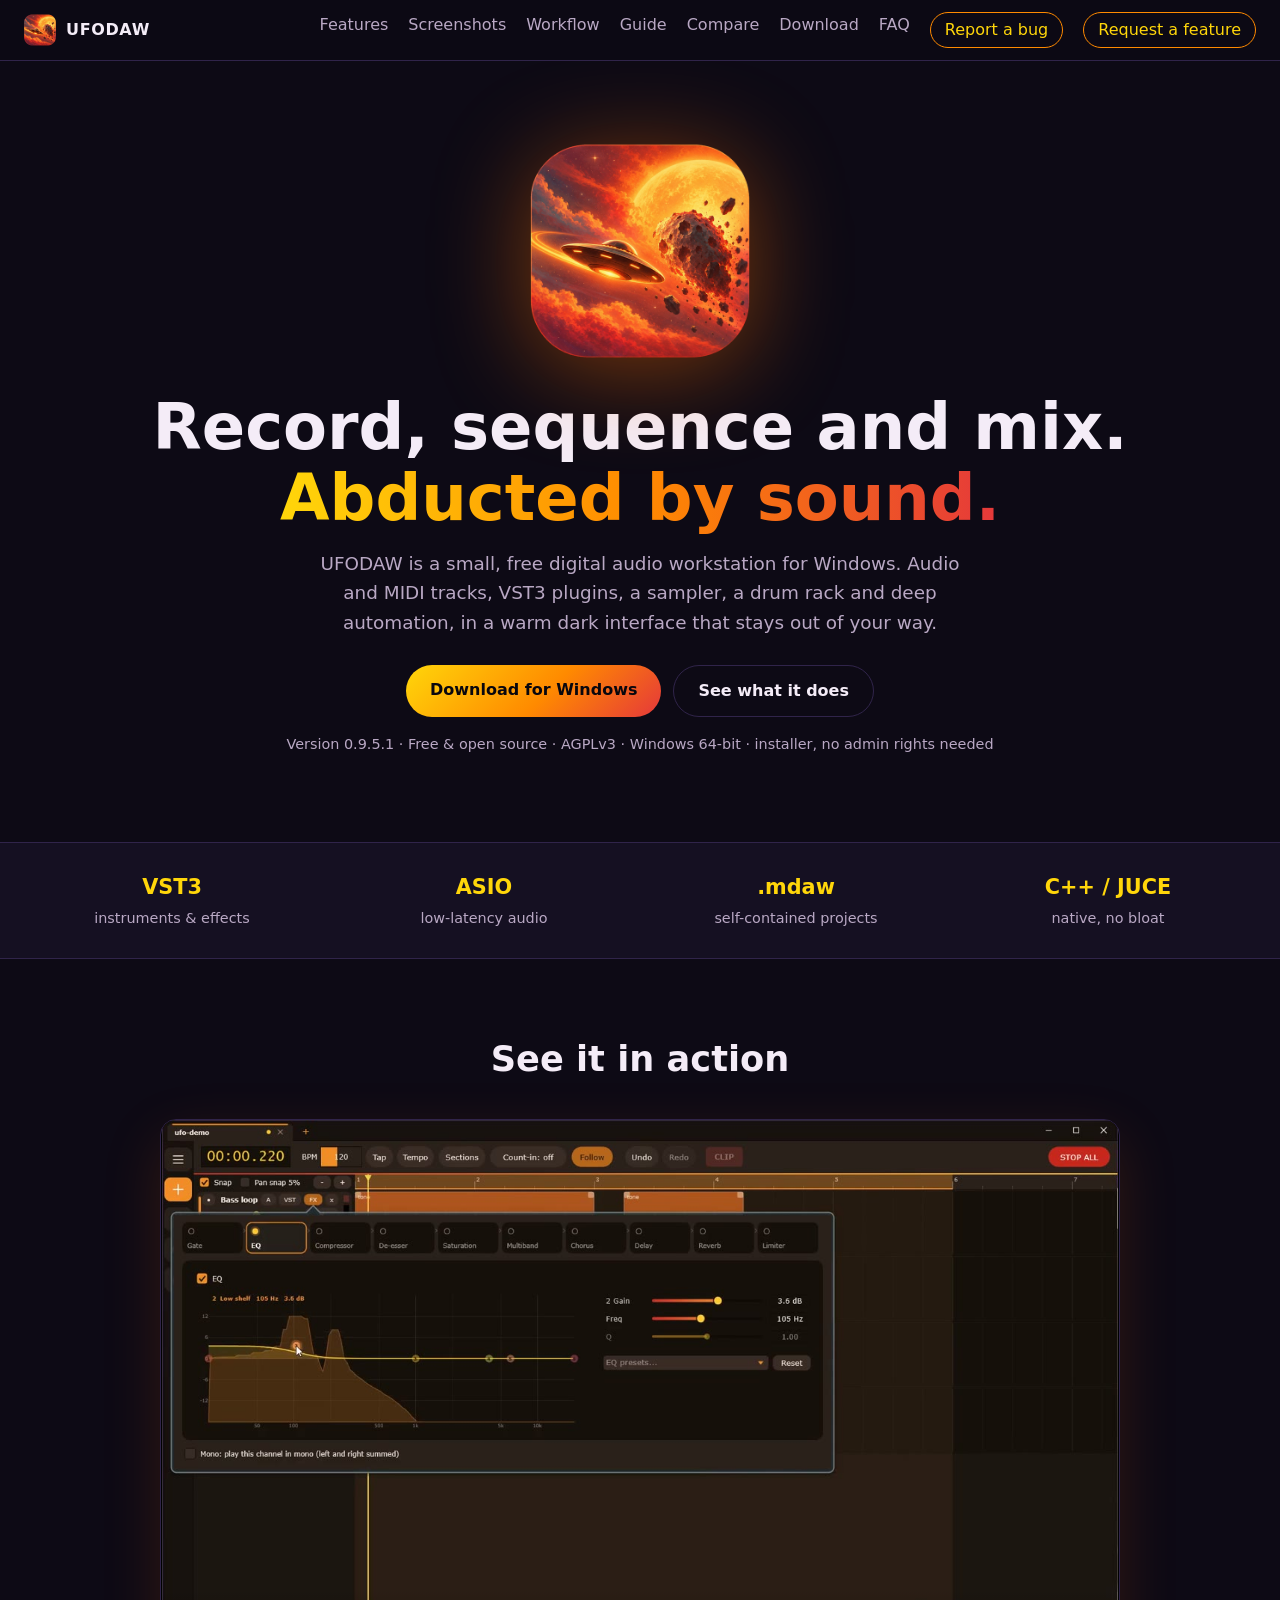
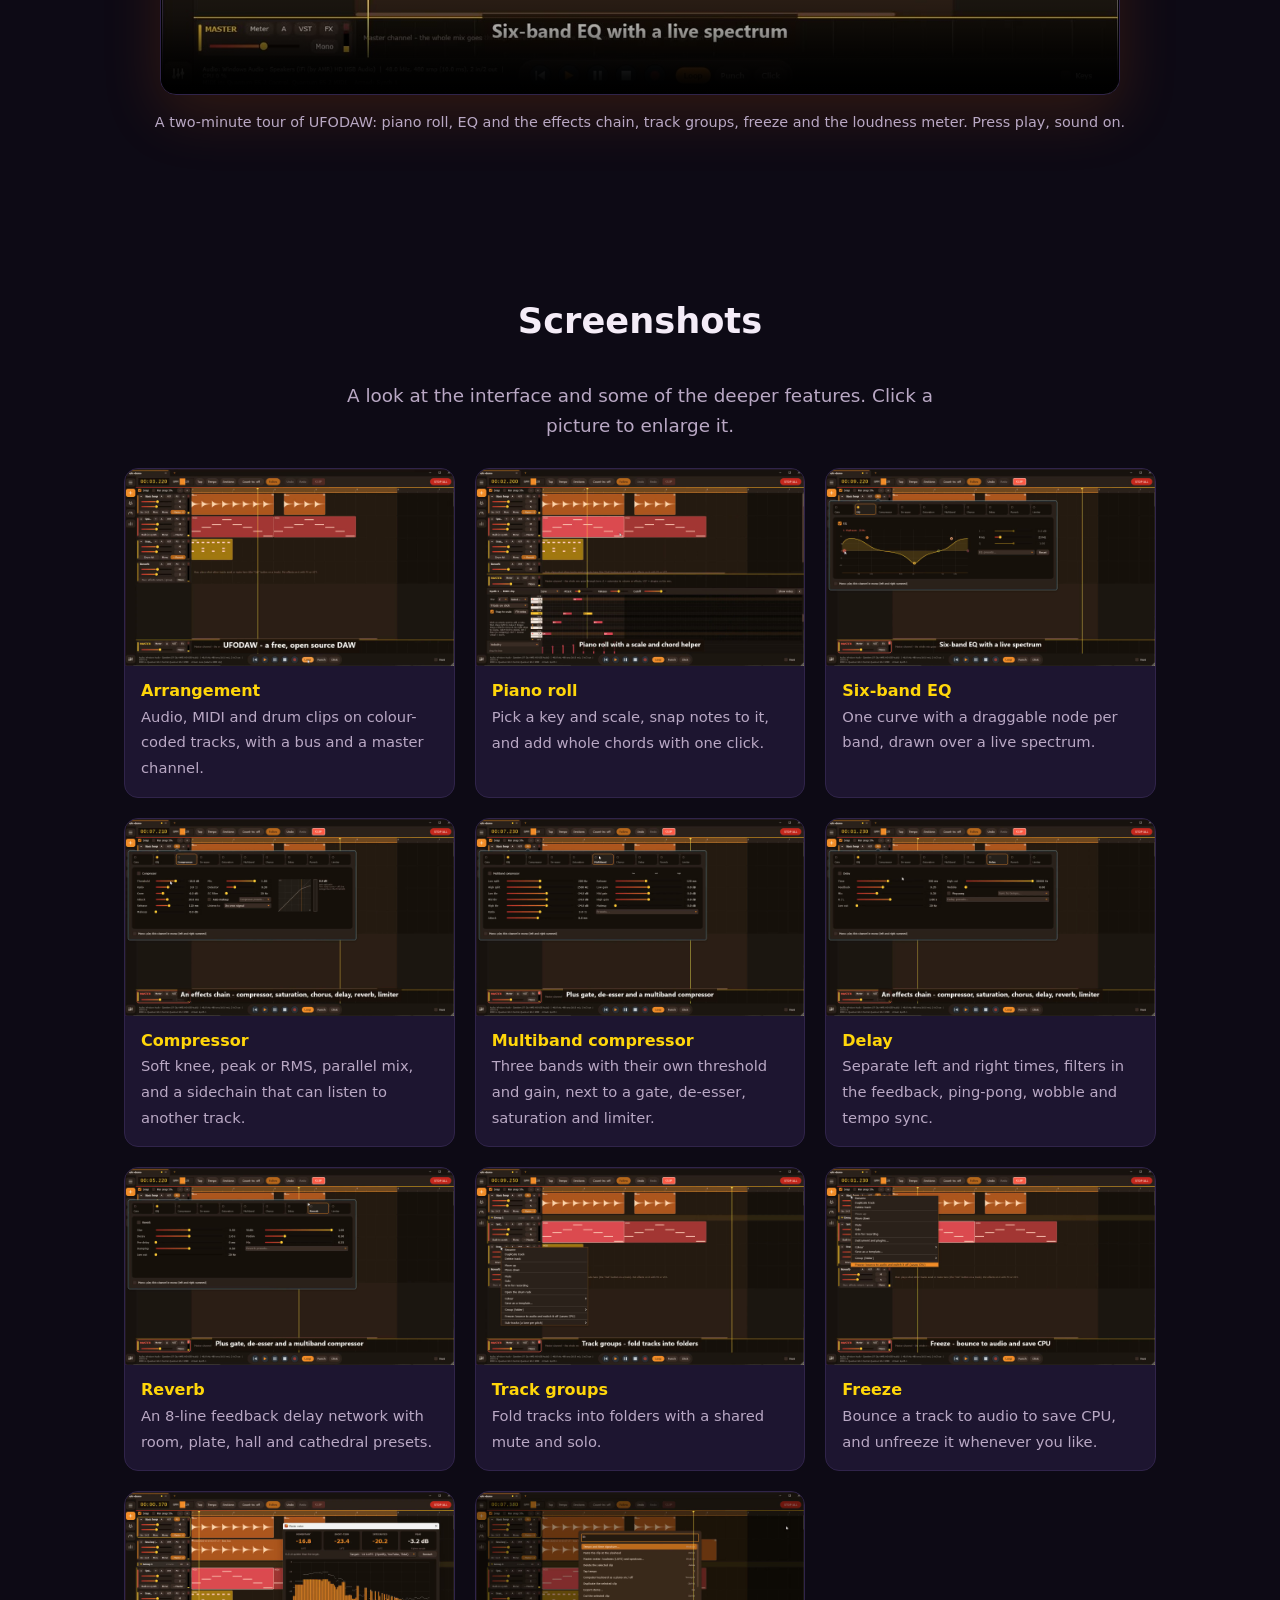
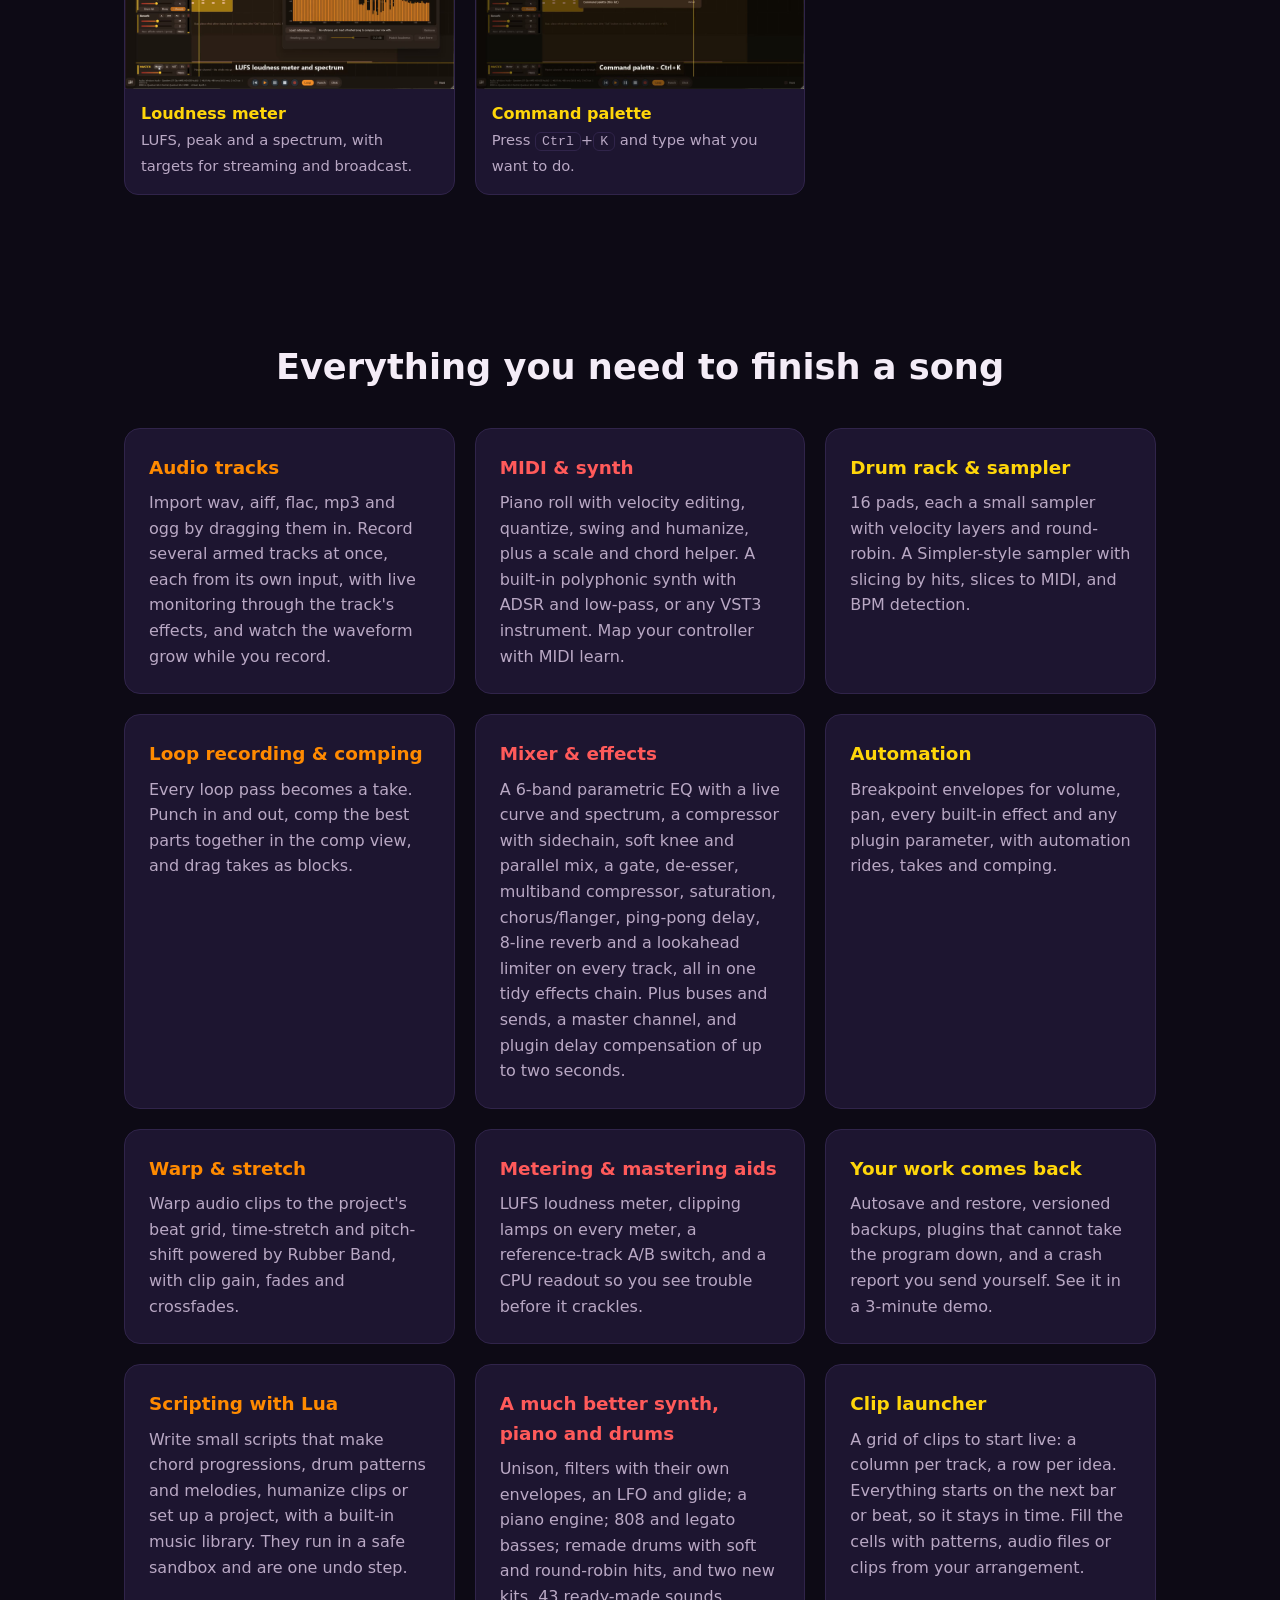
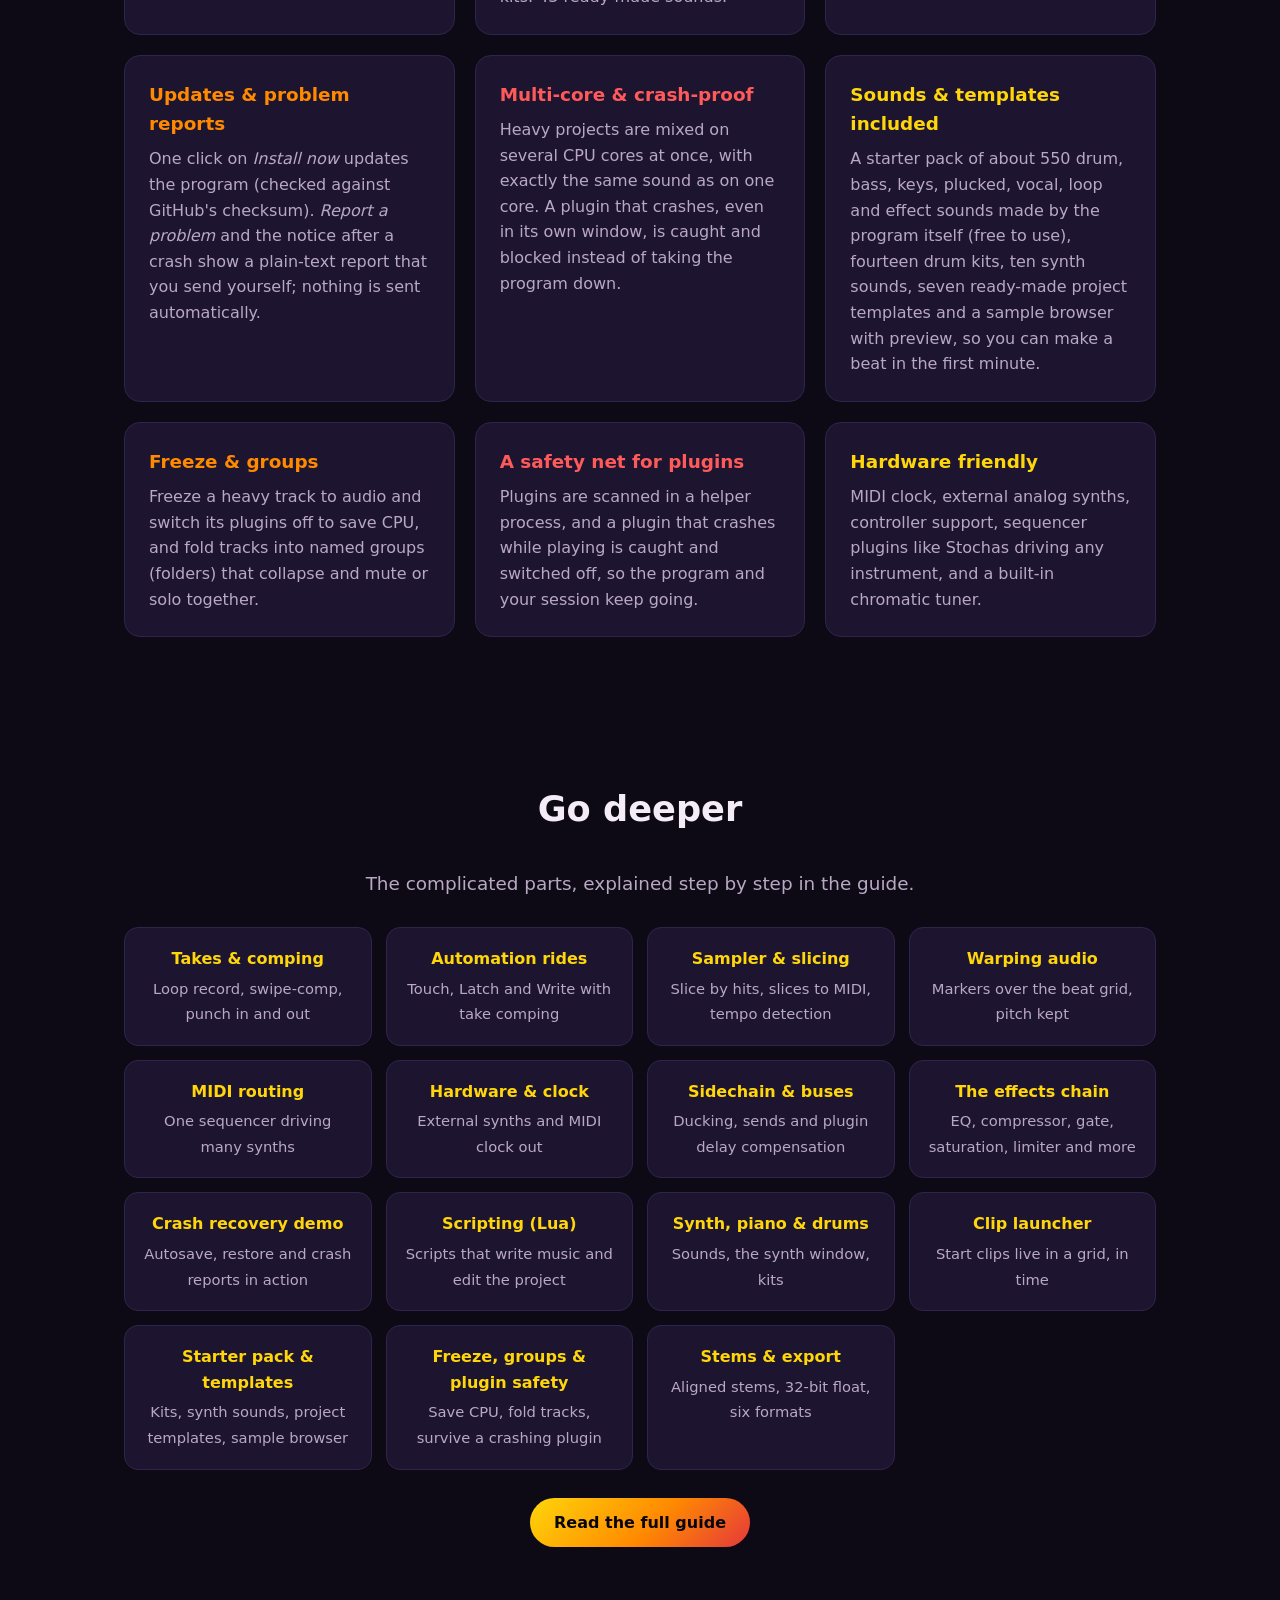
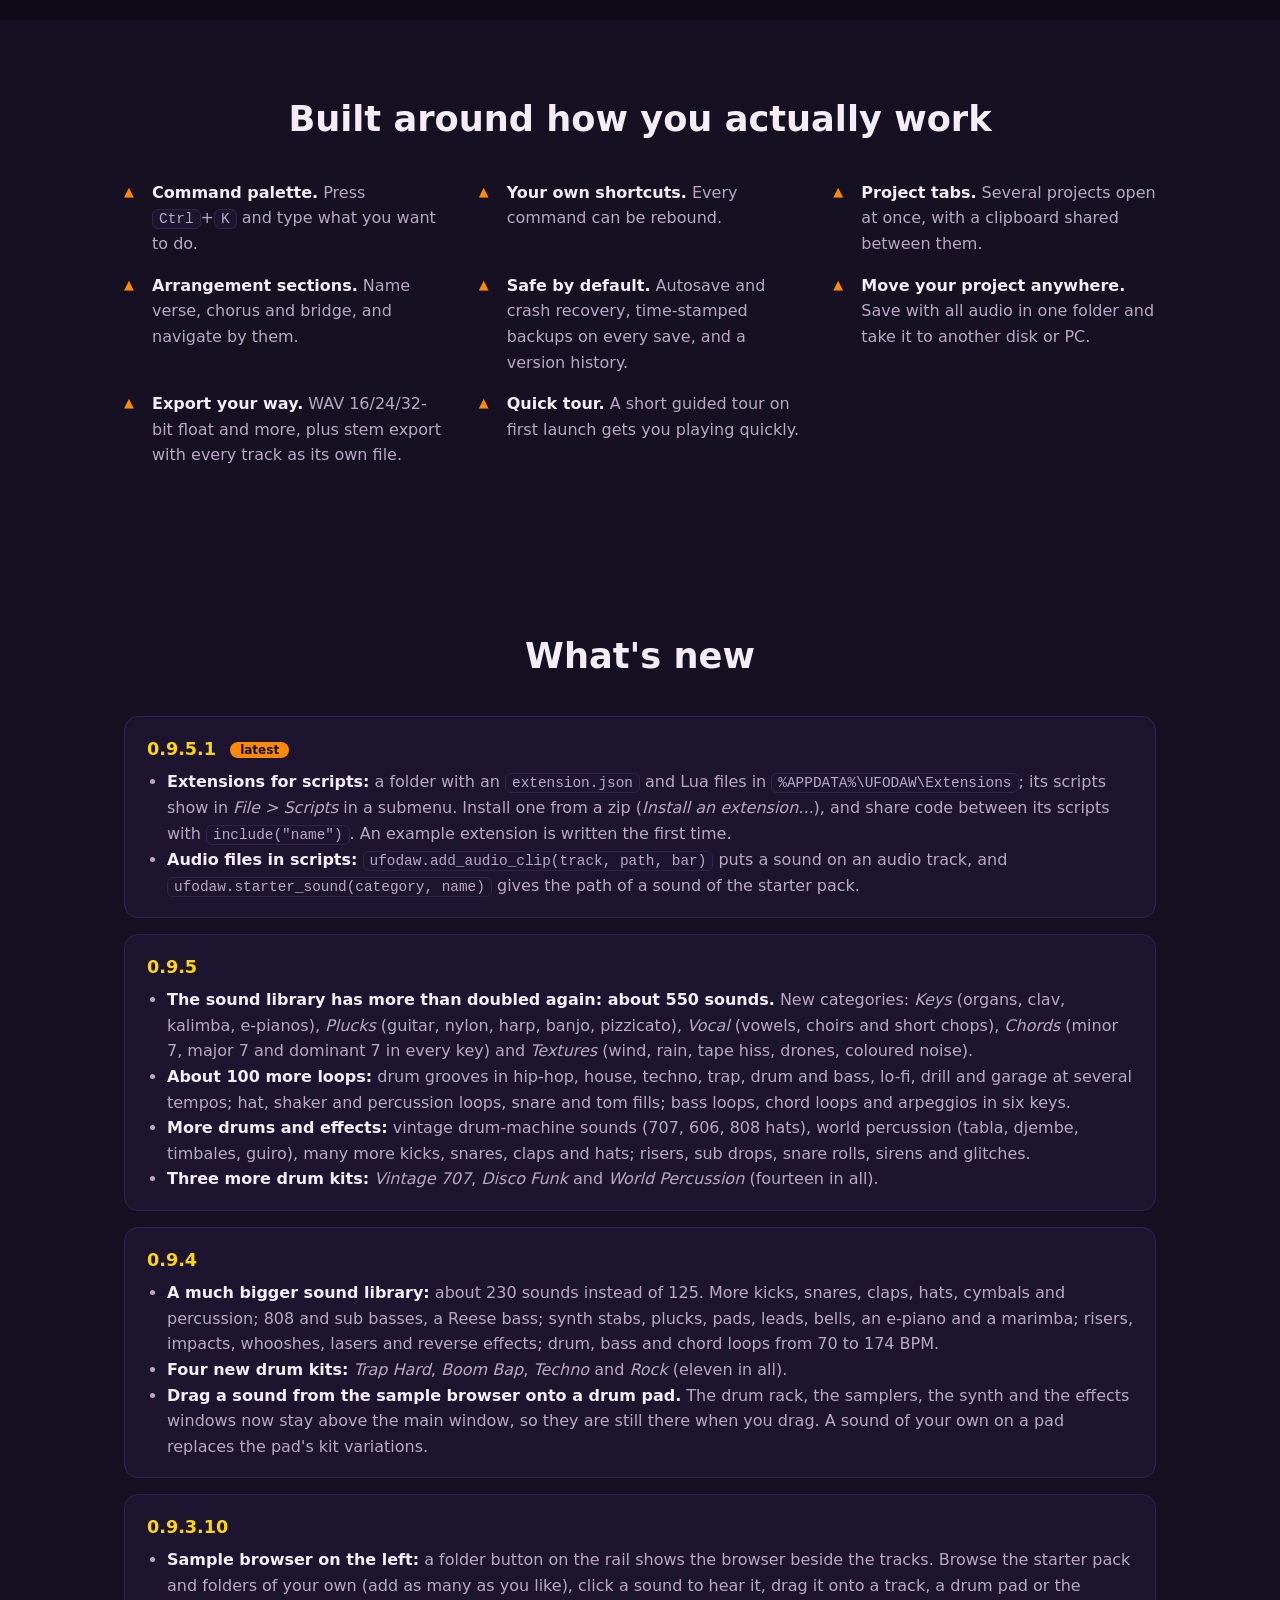
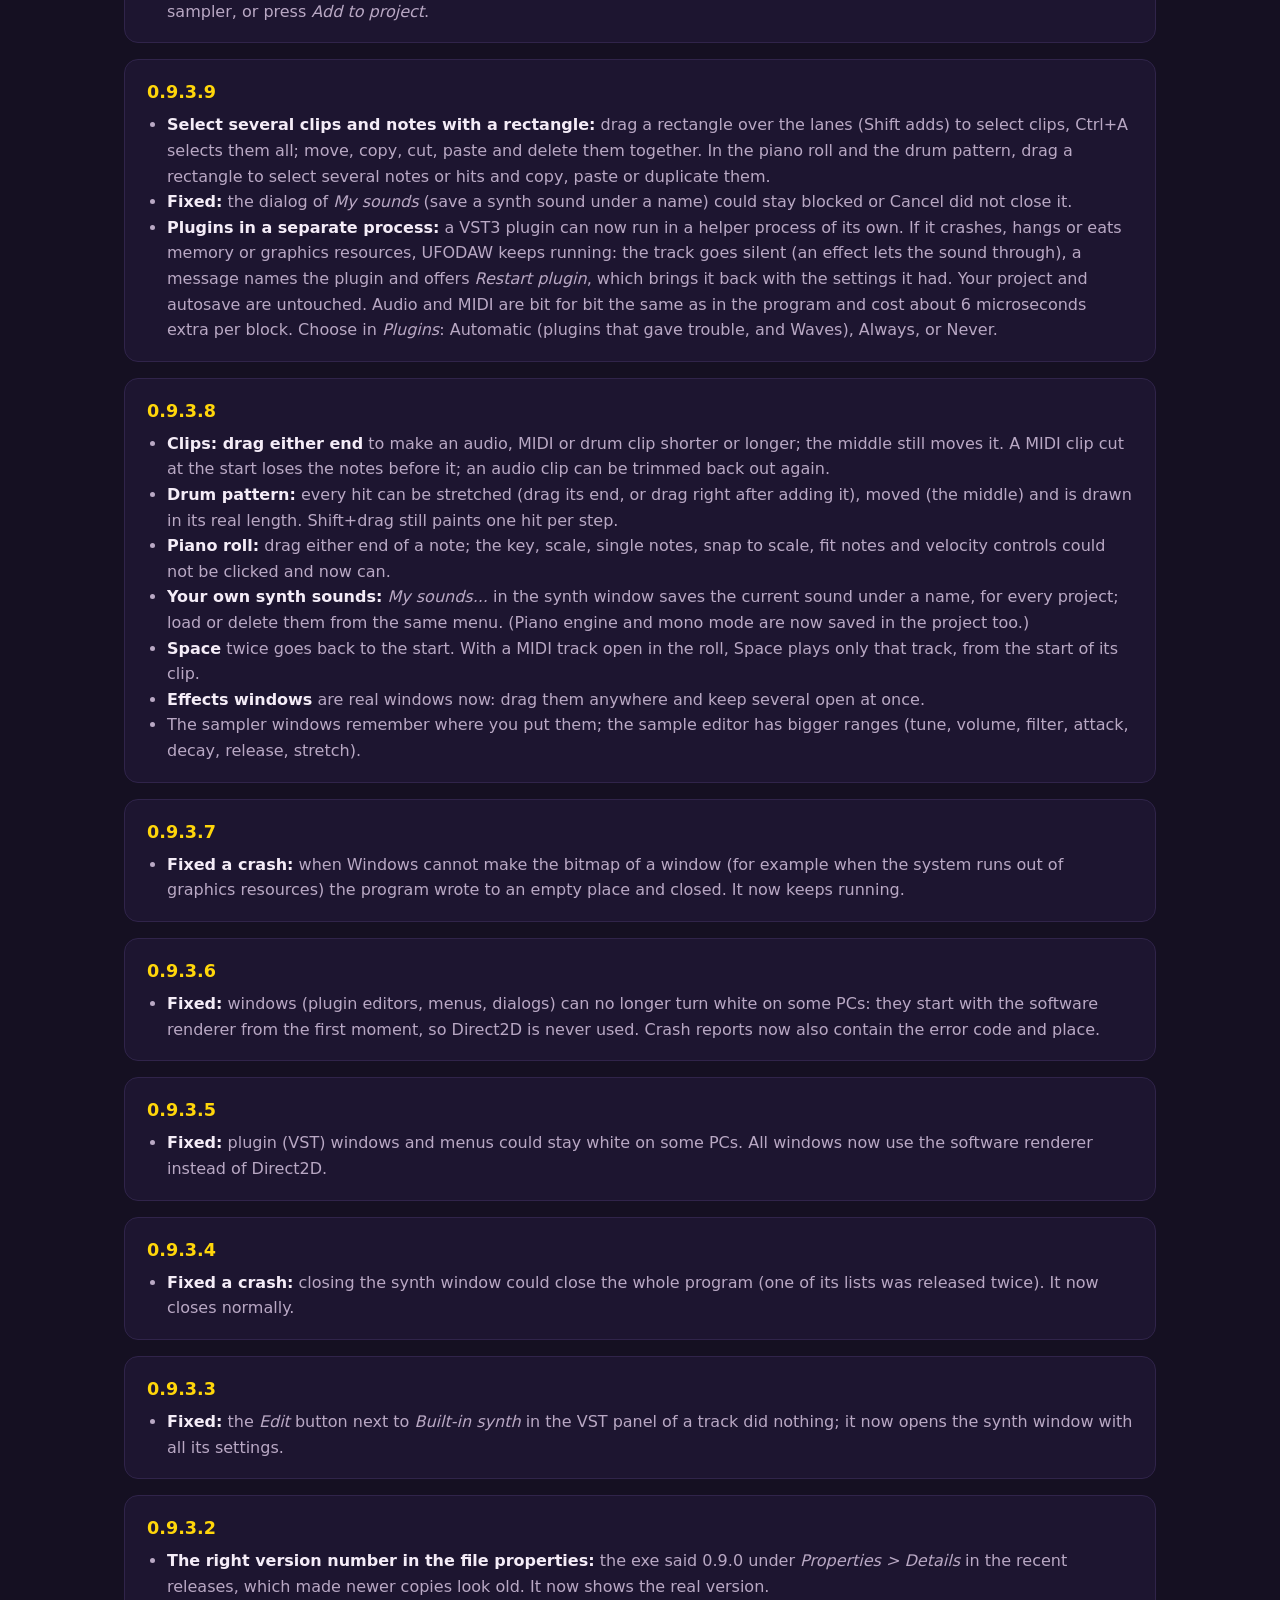
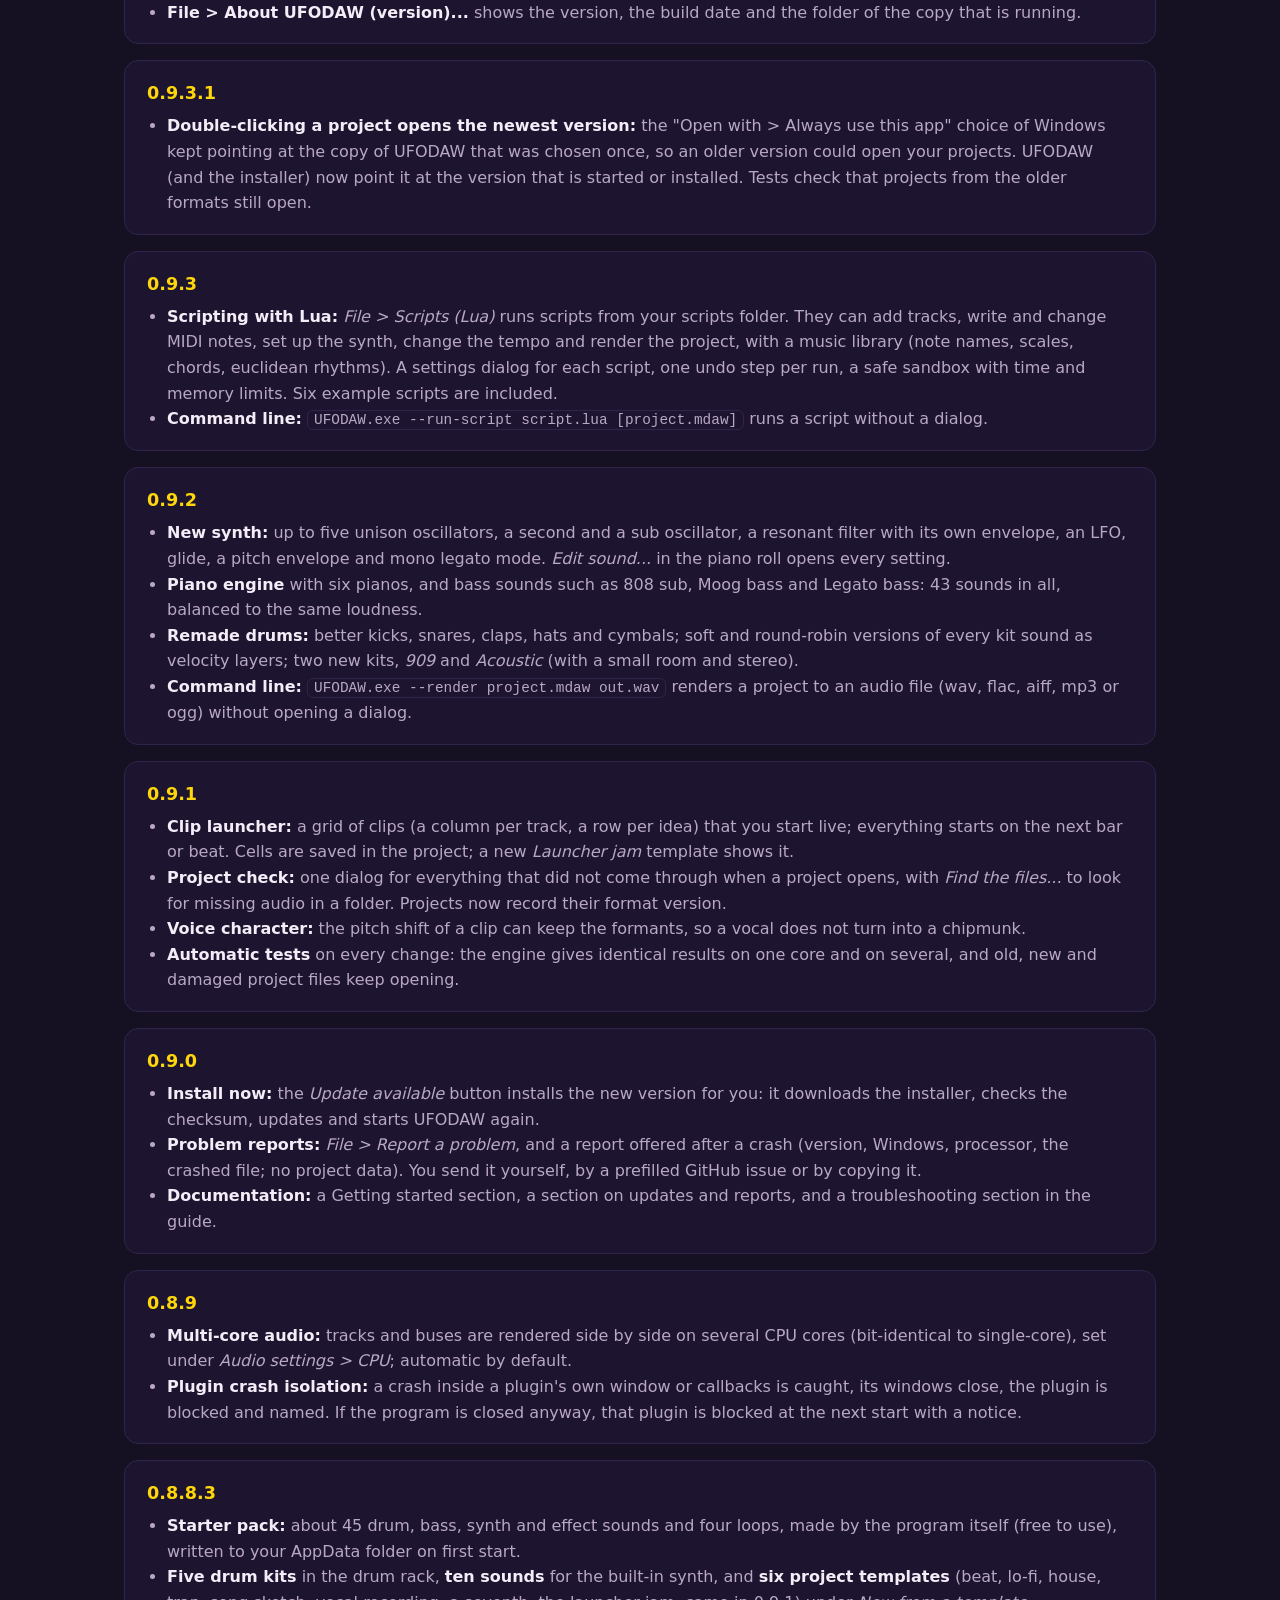
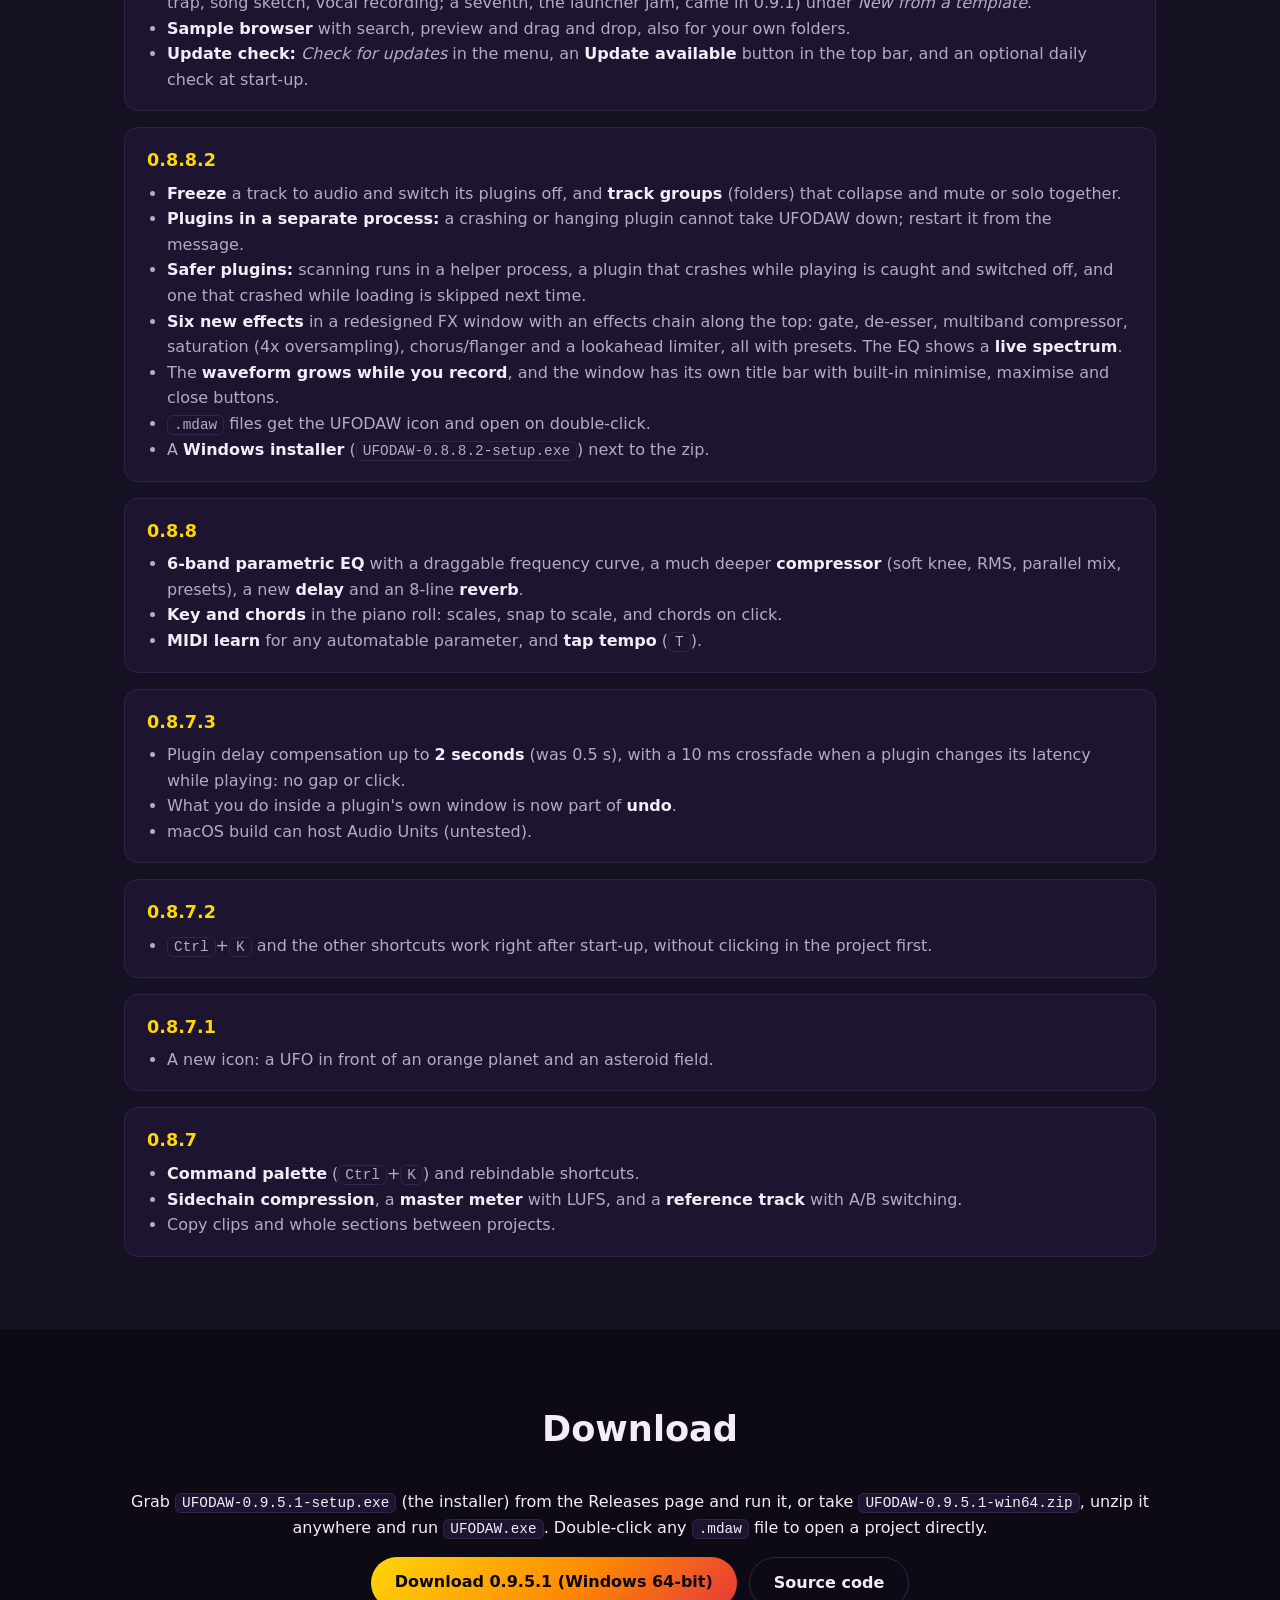
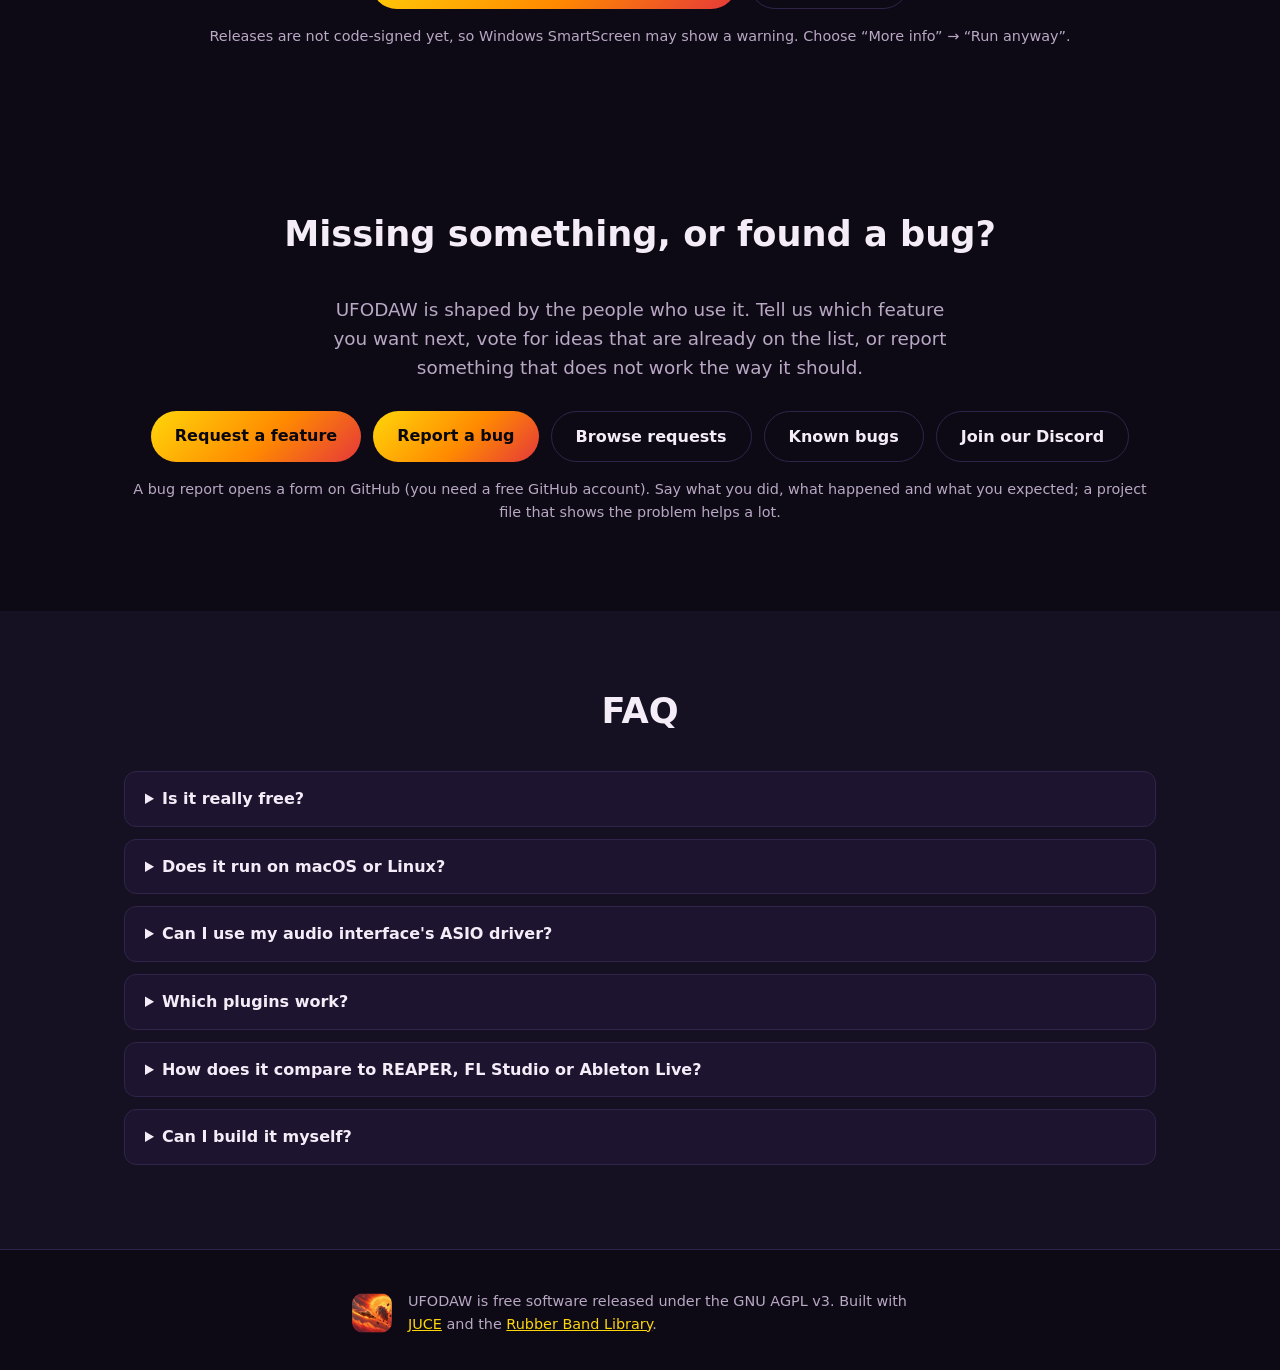
==== commit 6de87971: "UFODAW 0.9.5.1: extensions for scripts, audio files in scripts Co-Authored-By: Claude Sonnet 5.5 <no" ====
--- a/docs/index.html
+++ b/docs/index.html
@@ -15,7 +15,7 @@
 <meta property="og:image" content="https://ufodaw.eu/icon.png">
 <meta name="twitter:card" content="summary">
 <script type="application/ld+json">
-{"@context":"https://schema.org","@type":"SoftwareApplication","name":"UFODAW","applicationCategory":"MultimediaApplication","applicationSubCategory":"Digital audio workstation","operatingSystem":"Windows","softwareVersion":"0.9.5","license":"https://www.gnu.org/licenses/agpl-3.0.html","url":"https://ufodaw.eu/","image":"https://ufodaw.eu/icon.png","downloadUrl":"https://github.com/Thulehunter/ufodaw/releases/latest","offers":{"@type":"Offer","price":"0","priceCurrency":"EUR"}}
+{"@context":"https://schema.org","@type":"SoftwareApplication","name":"UFODAW","applicationCategory":"MultimediaApplication","applicationSubCategory":"Digital audio workstation","operatingSystem":"Windows","softwareVersion":"0.9.5.1","license":"https://www.gnu.org/licenses/agpl-3.0.html","url":"https://ufodaw.eu/","image":"https://ufodaw.eu/icon.png","downloadUrl":"https://github.com/Thulehunter/ufodaw/releases/latest","offers":{"@type":"Offer","price":"0","priceCurrency":"EUR"}}
 </script>
 <script type="application/ld+json">
 {"@context":"https://schema.org","@type":"VideoObject","name":"UFODAW demo: record, arrange and mix","description":"A two-minute tour of UFODAW, a free digital audio workstation for Windows: piano roll, EQ and effects chain, track groups, freeze and the loudness meter.","thumbnailUrl":"https://ufodaw.eu/ufodaw-demo-poster.jpg","contentUrl":"https://ufodaw.eu/ufodaw-demo.mp4","uploadDate":"2026-10-19","duration":"PT2M19S"}
@@ -48,7 +48,7 @@
       <a class="btn primary" href="#download">Download for Windows</a>
       <a class="btn" href="#features">See what it does</a>
     </div>
-    <p class="meta">Version 0.9.5 · Free &amp; open source · AGPLv3 · Windows 64-bit · installer, no admin rights needed</p>
+    <p class="meta">Version 0.9.5.1 · Free &amp; open source · AGPLv3 · Windows 64-bit · installer, no admin rights needed</p>
   </section>
 
   <section class="strip" aria-label="Highlights">
@@ -208,7 +208,10 @@
   <section id="new" class="alt">
     <h2>What's new</h2>
     <div class="log">
-      <div><h3>0.9.5 <small>latest</small></h3><ul>
+      <div><h3>0.9.5.1 <small>latest</small></h3><ul>
+        <li><b>Extensions for scripts:</b> a folder with an <code>extension.json</code> and Lua files in <code>%APPDATA%\UFODAW\Extensions</code>; its scripts show in <i>File &gt; Scripts</i> in a submenu. Install one from a zip (<i>Install an extension...</i>), and share code between its scripts with <code>include("name")</code>. An example extension is written the first time.</li>
+        <li><b>Audio files in scripts:</b> <code>ufodaw.add_audio_clip(track, path, bar)</code> puts a sound on an audio track, and <code>ufodaw.starter_sound(category, name)</code> gives the path of a sound of the starter pack.</li></ul></div>
+      <div><h3>0.9.5</h3><ul>
         <li><b>The sound library has more than doubled again: about 550 sounds.</b> New categories: <i>Keys</i> (organs, clav, kalimba, e-pianos), <i>Plucks</i> (guitar, nylon, harp, banjo, pizzicato), <i>Vocal</i> (vowels, choirs and short chops), <i>Chords</i> (minor 7, major 7 and dominant 7 in every key) and <i>Textures</i> (wind, rain, tape hiss, drones, coloured noise).</li>
         <li><b>About 100 more loops:</b> drum grooves in hip-hop, house, techno, trap, drum and bass, lo-fi, drill and garage at several tempos; hat, shaker and percussion loops, snare and tom fills; bass loops, chord loops and arpeggios in six keys.</li>
         <li><b>More drums and effects:</b> vintage drum-machine sounds (707, 606, 808 hats), world percussion (tabla, djembe, timbales, guiro), many more kicks, snares, claps and hats; risers, sub drops, snare rolls, sirens and glitches.</li>
@@ -298,10 +301,10 @@
 
   <section id="download">
     <h2>Download</h2>
-    <p class="center">Grab <code>UFODAW-0.9.5-setup.exe</code> (the installer) from the Releases page and run it, or take <code>UFODAW-0.9.5-win64.zip</code>, unzip it anywhere and run <code>UFODAW.exe</code>. Double-click any <code>.mdaw</code> file to open a project directly.</p>
+    <p class="center">Grab <code>UFODAW-0.9.5.1-setup.exe</code> (the installer) from the Releases page and run it, or take <code>UFODAW-0.9.5.1-win64.zip</code>, unzip it anywhere and run <code>UFODAW.exe</code>. Double-click any <code>.mdaw</code> file to open a project directly.</p>
     <div class="cta center">
       <!-- TODO: replace # with your GitHub Releases URL -->
-      <a class="btn primary" href="#" id="dl">Download 0.9.5 (Windows 64-bit)</a>
+      <a class="btn primary" href="#" id="dl">Download 0.9.5.1 (Windows 64-bit)</a>
       <a class="btn" href="#" id="src">Source code</a>
     </div>
     <p class="meta center">Releases are not code-signed yet, so Windows SmartScreen may show a warning. Choose “More info” → “Run anyway”.</p>
@@ -347,7 +350,7 @@
     document.getElementById("fr-nav").href = fr;
     document.getElementById("fr-nav").target = "_blank";
     document.getElementById("fr-list").href = REPO + "/issues?q=label%3Aenhancement";
-    var VERSION = "0.9.5";   // (update with every release)
+    var VERSION = "0.9.5.1";   // (update with every release)
     var body = "**What happened?**\n\n\n**What did you expect?**\n\n\n**How can it be repeated?**\n1. \n2. \n3. \n\n**Version:** UFODAW " + VERSION + "\n**Windows version:**\n**Audio device and driver (ASIO / WASAPI):**\n**Plugins involved (name, maker):**\n";
     var bug = REPO + "/issues/new?labels=bug&title=" + encodeURIComponent("Bug: ") + "&body=" + encodeURIComponent(body);
     document.getElementById("bug").href = bug;
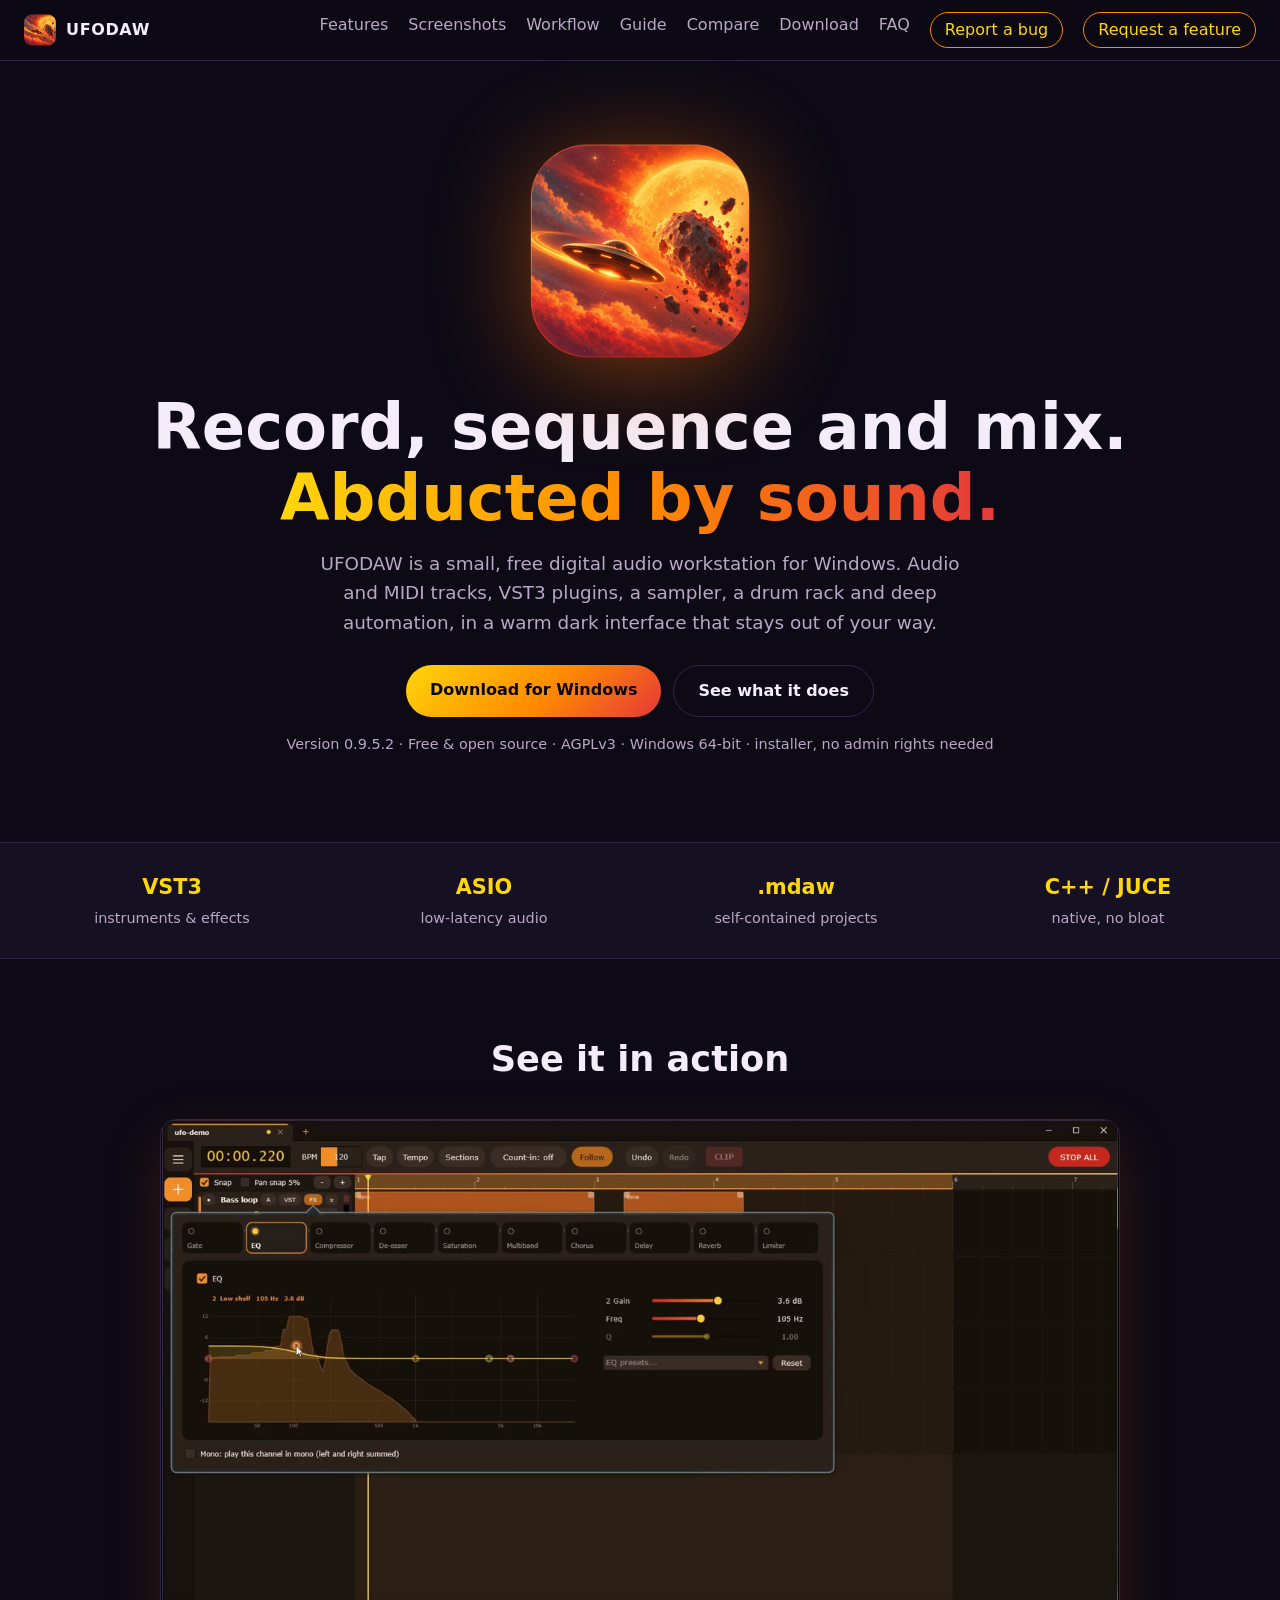
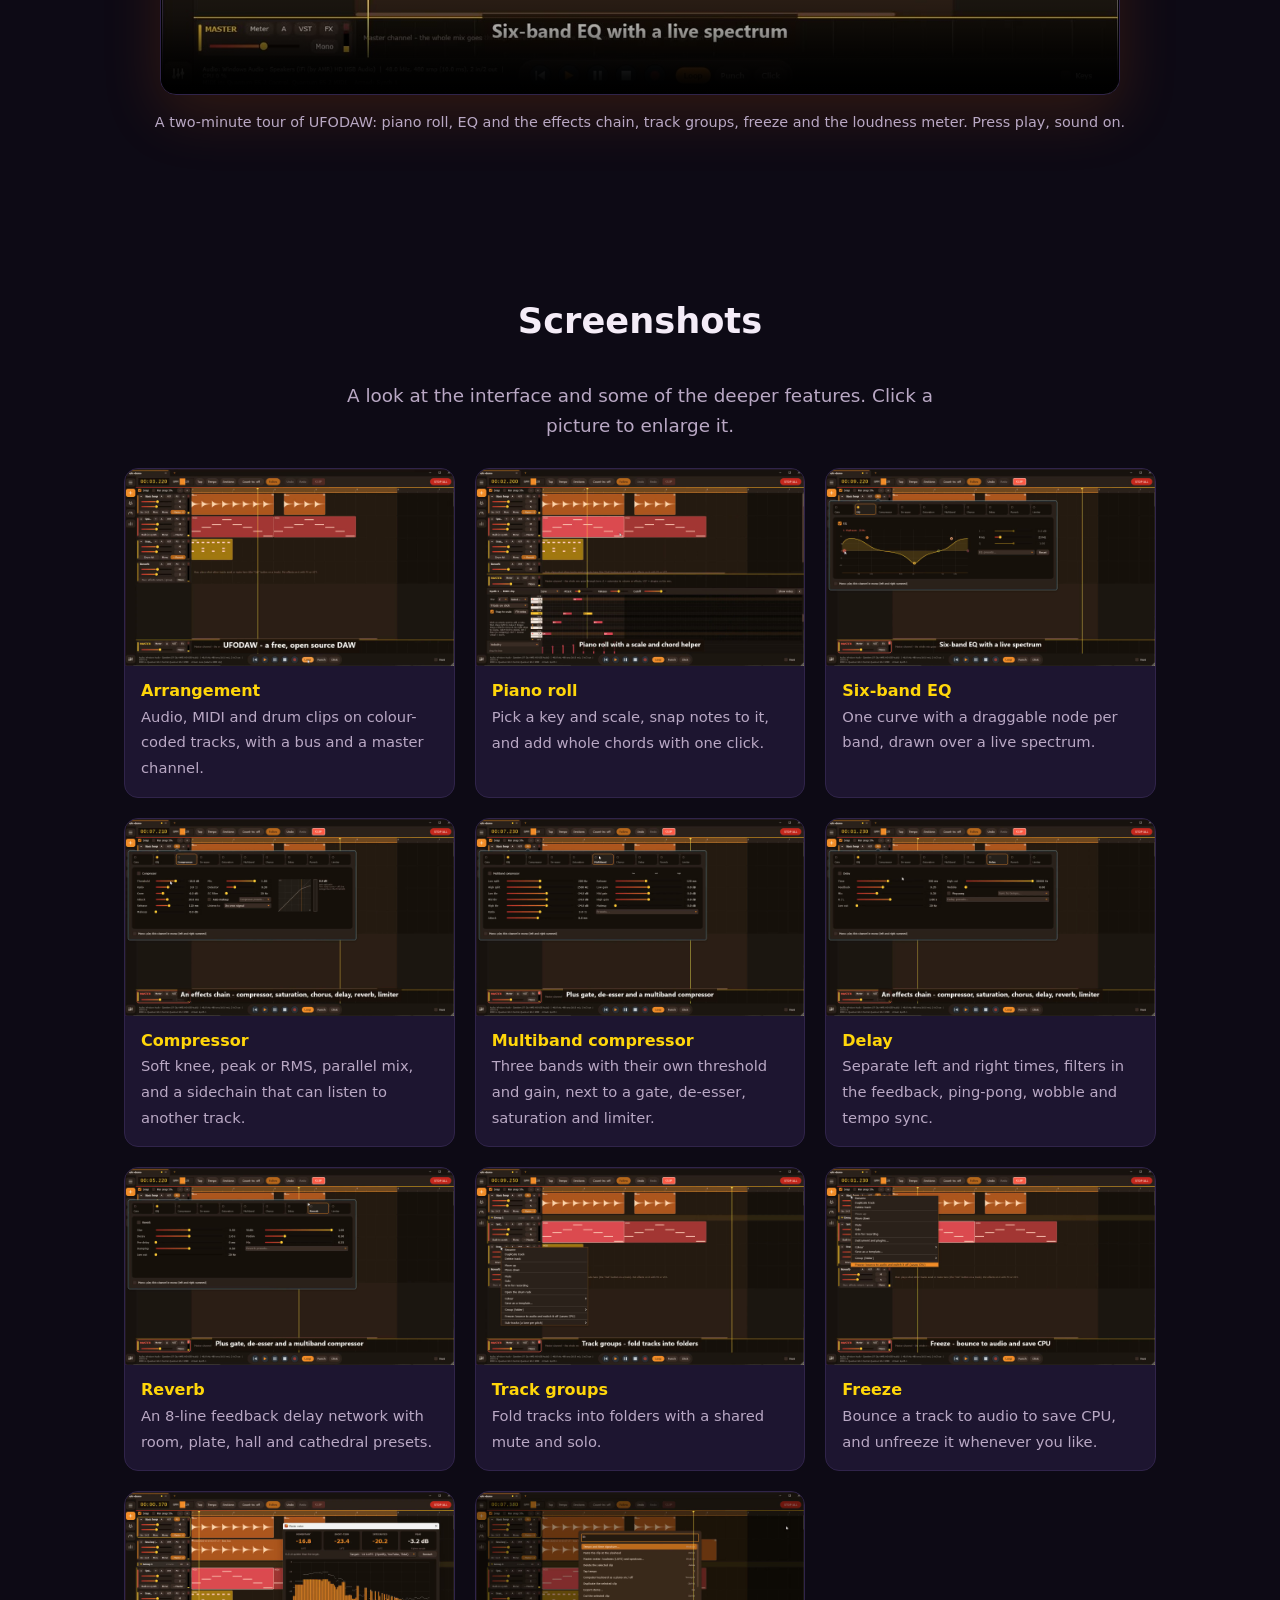
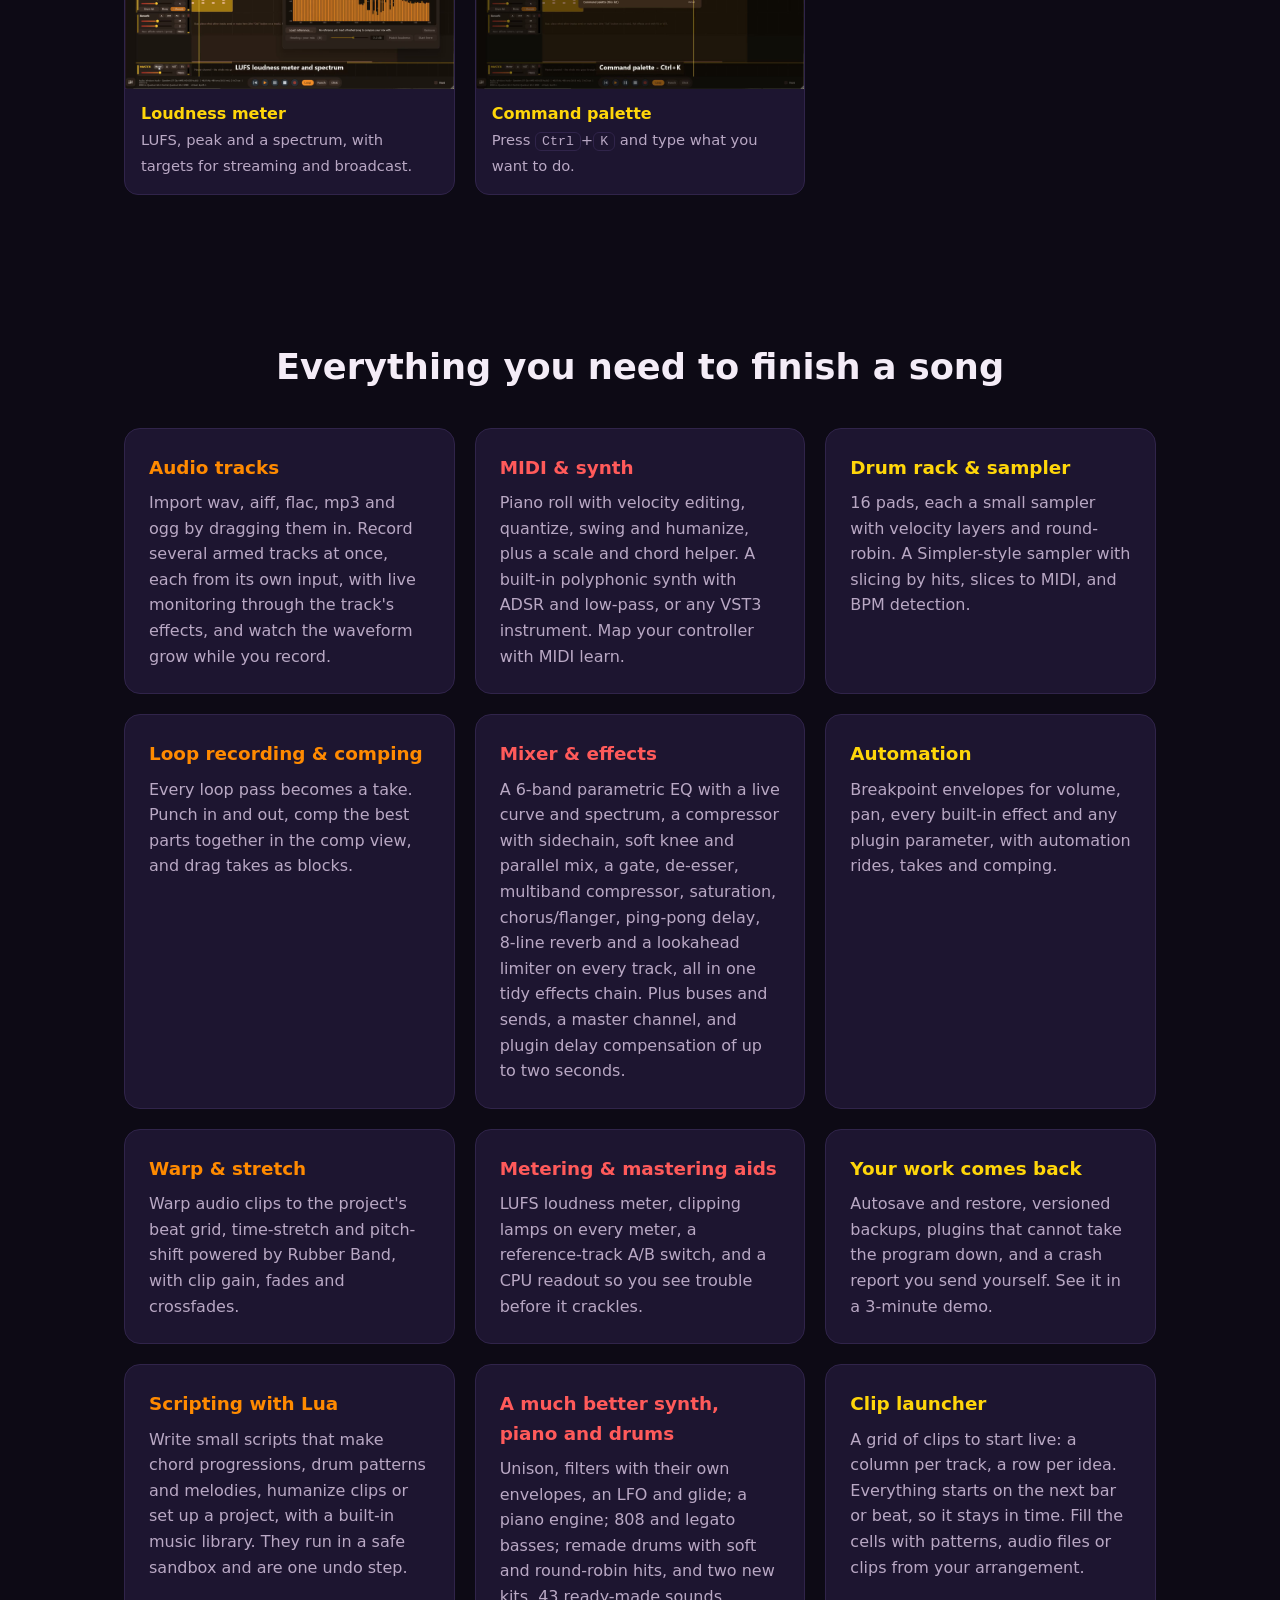
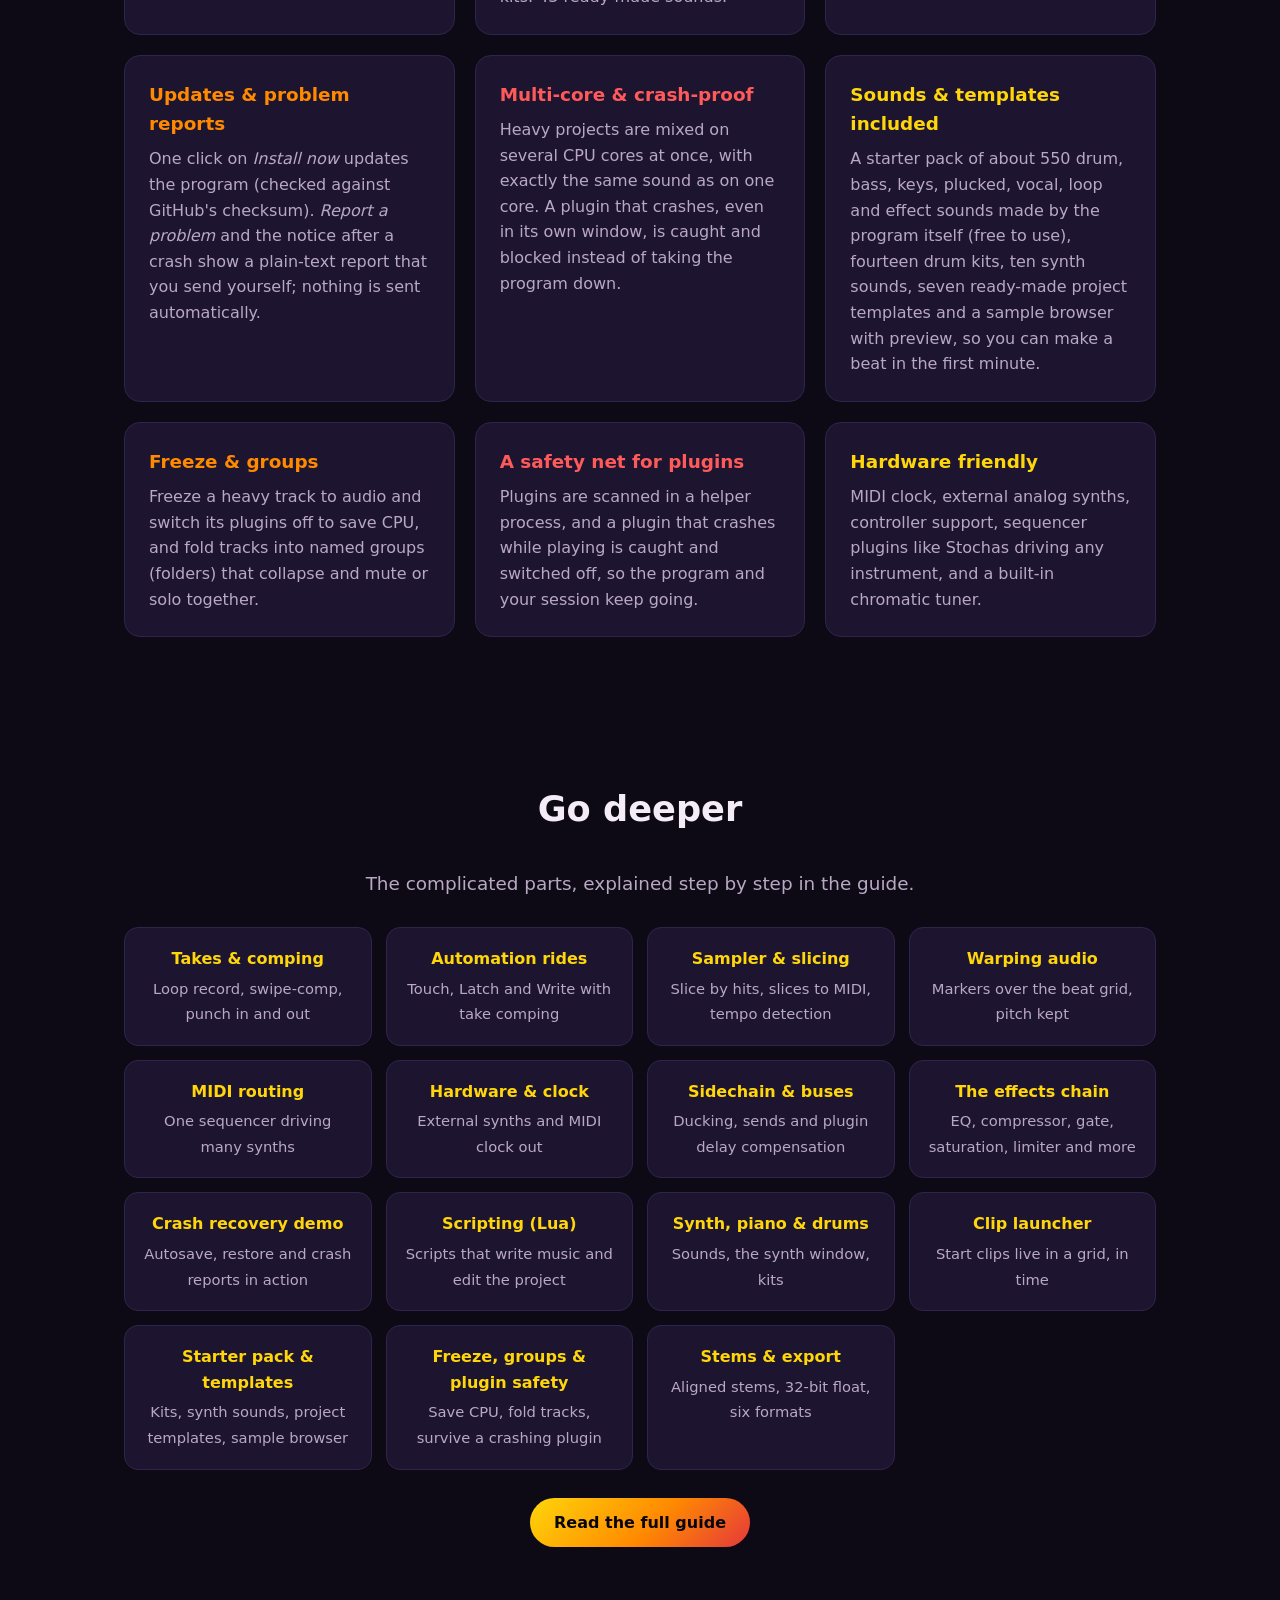
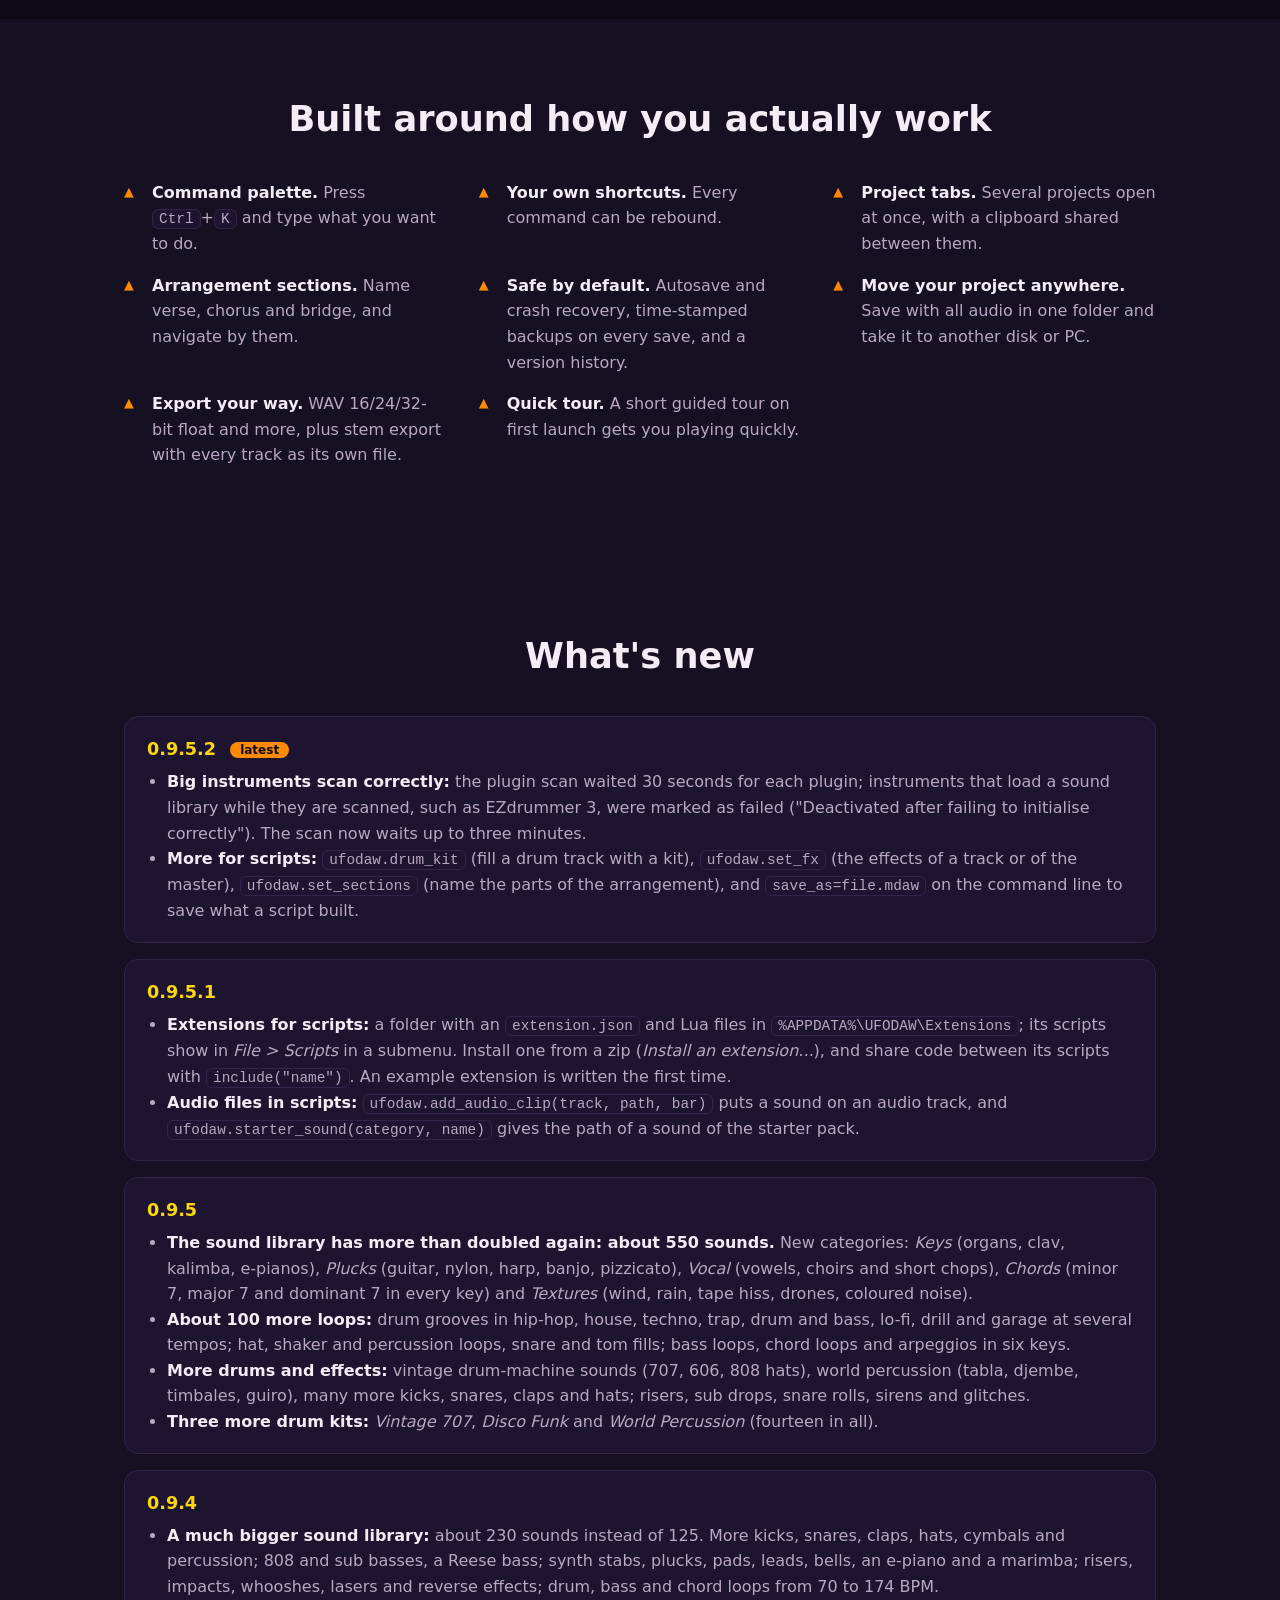
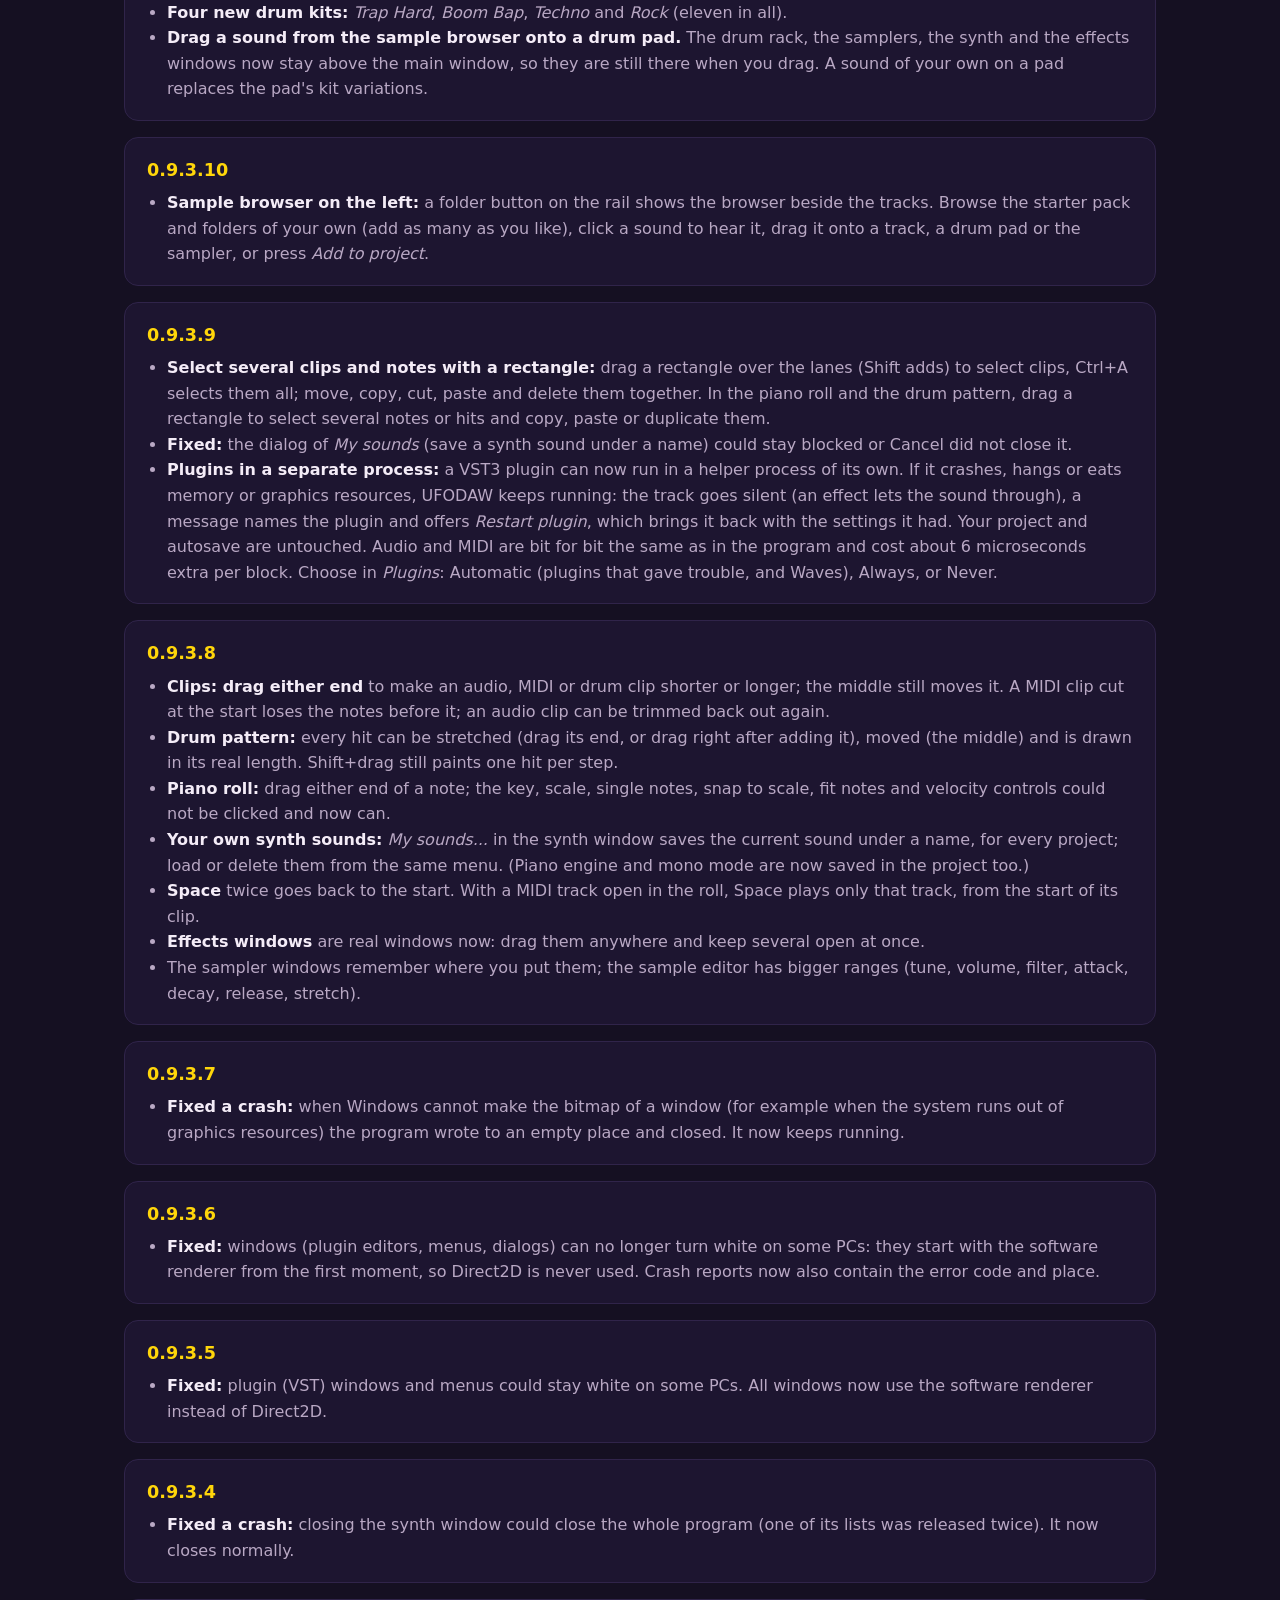
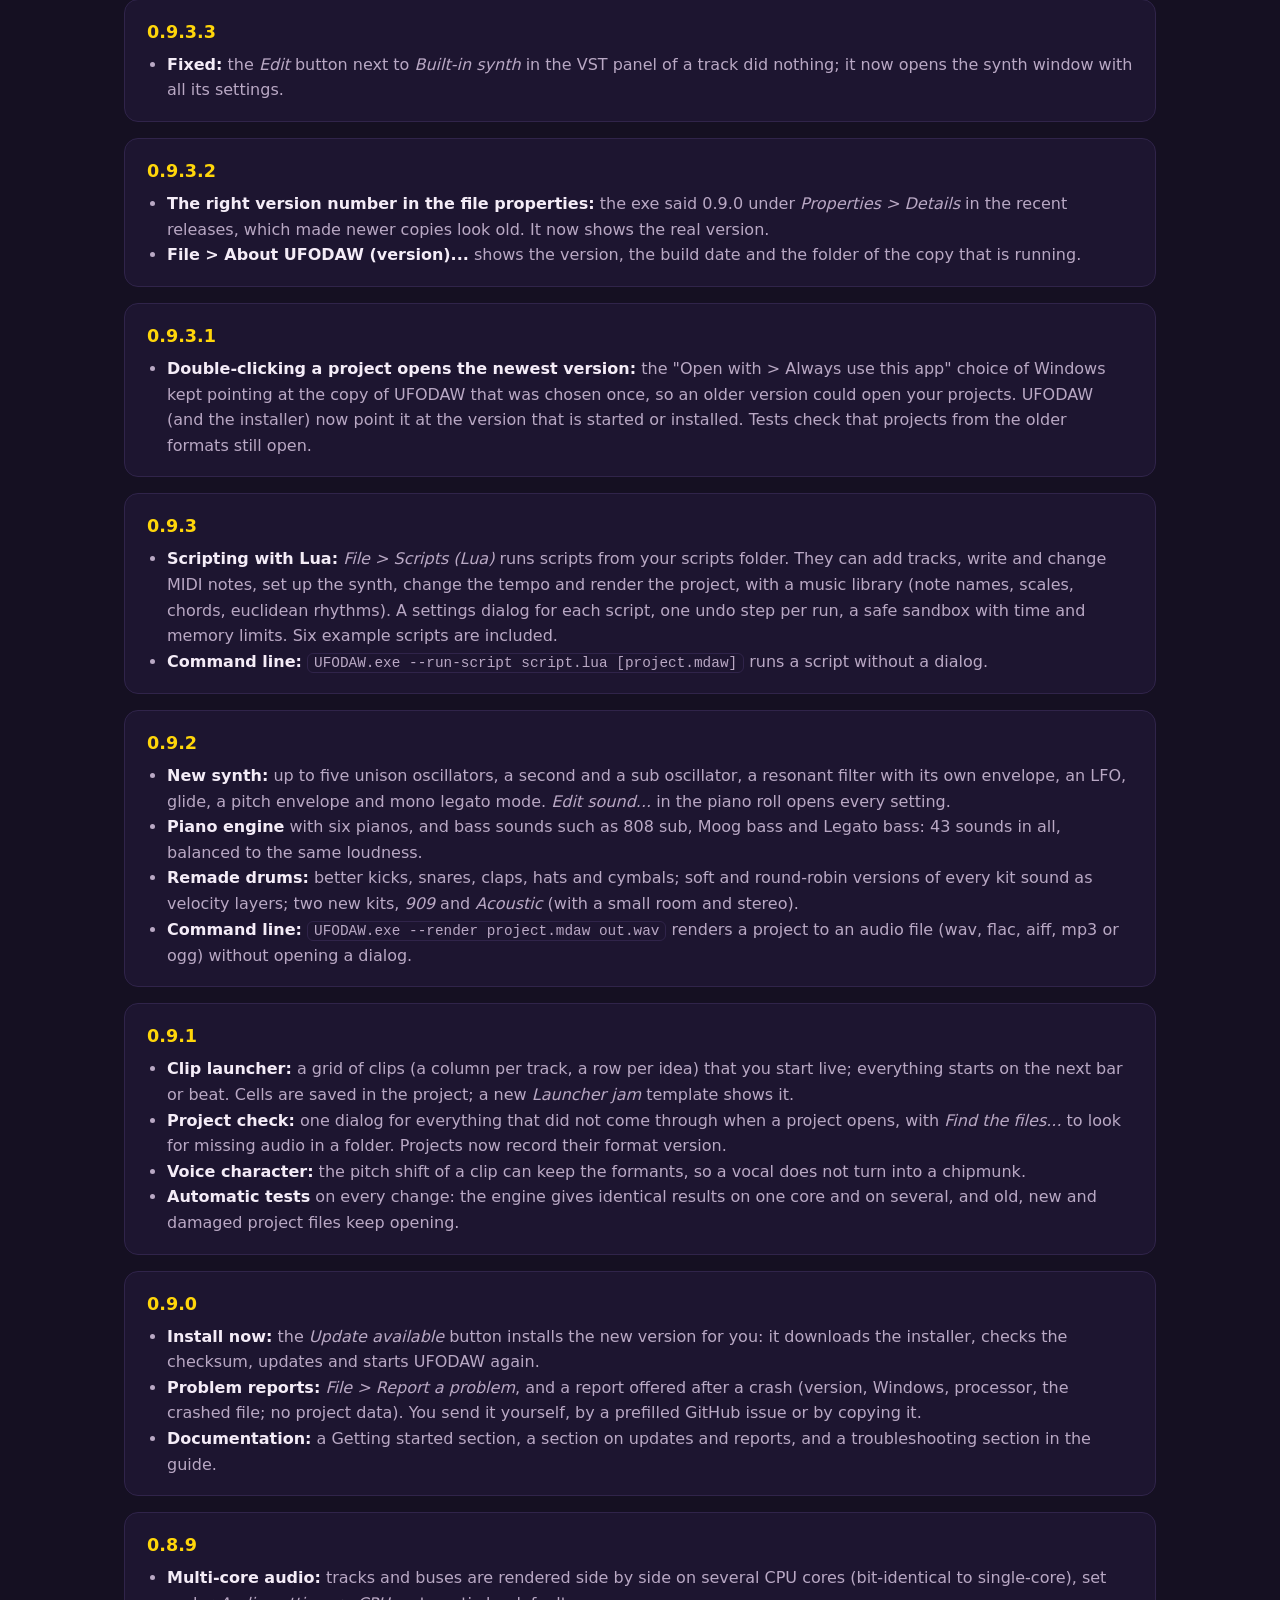
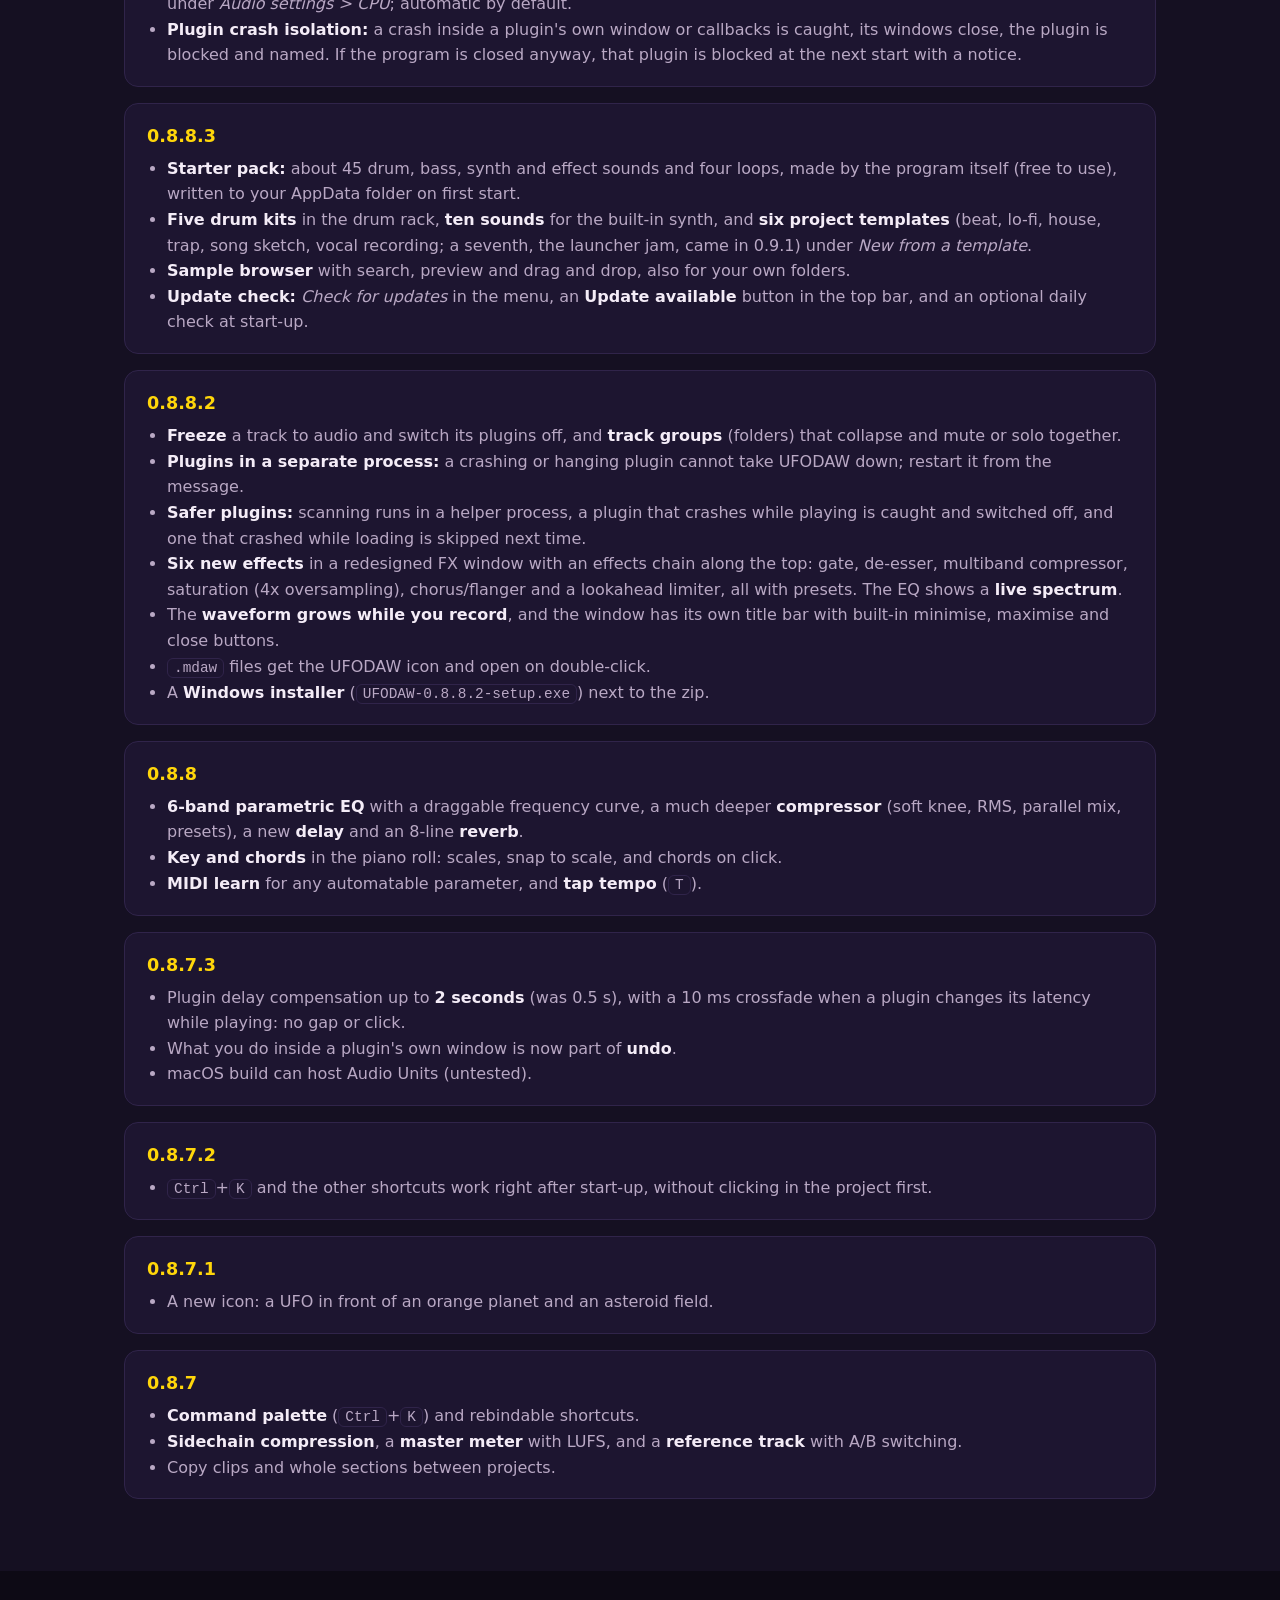
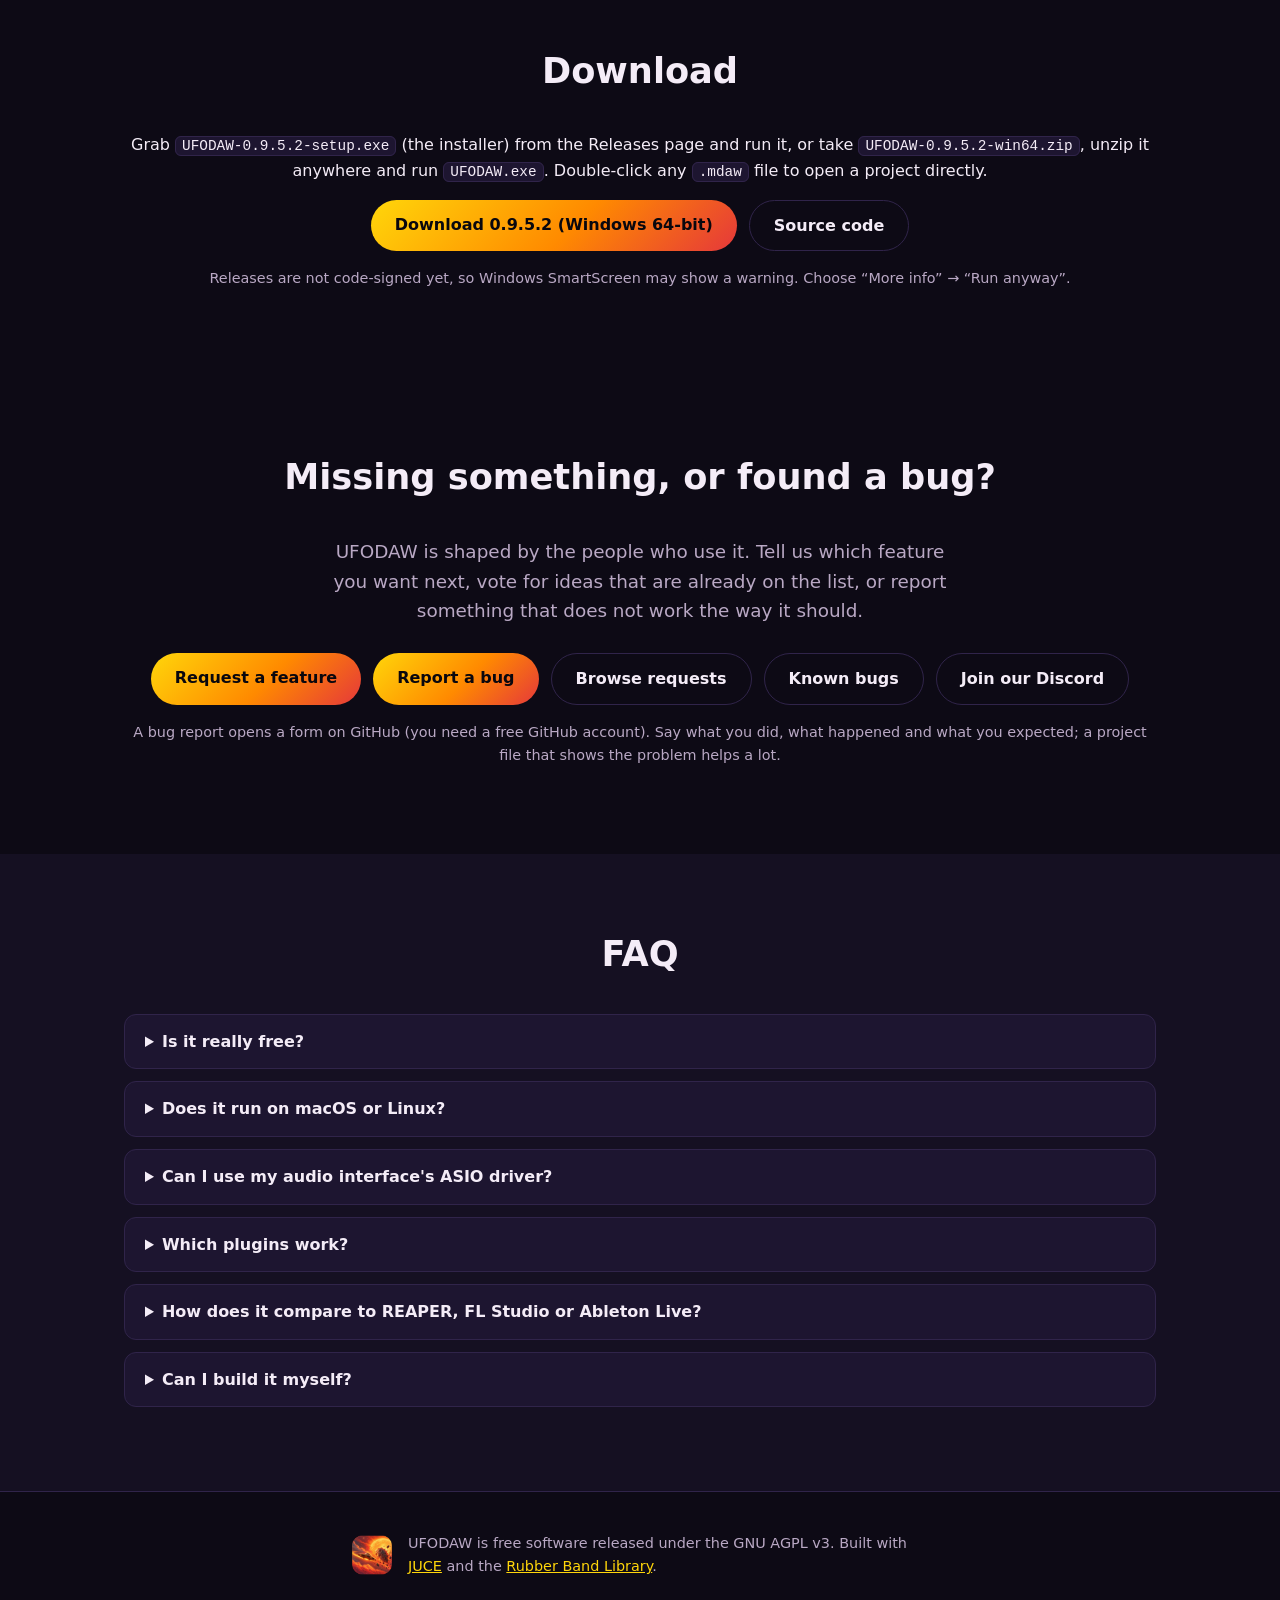
==== commit 646ec97e: "UFODAW 0.9.5.2: plugin scan waits three minutes; drum kits, effects and sections for scripts Co-Auth" ====
--- a/docs/index.html
+++ b/docs/index.html
@@ -15,7 +15,7 @@
 <meta property="og:image" content="https://ufodaw.eu/icon.png">
 <meta name="twitter:card" content="summary">
 <script type="application/ld+json">
-{"@context":"https://schema.org","@type":"SoftwareApplication","name":"UFODAW","applicationCategory":"MultimediaApplication","applicationSubCategory":"Digital audio workstation","operatingSystem":"Windows","softwareVersion":"0.9.5.1","license":"https://www.gnu.org/licenses/agpl-3.0.html","url":"https://ufodaw.eu/","image":"https://ufodaw.eu/icon.png","downloadUrl":"https://github.com/Thulehunter/ufodaw/releases/latest","offers":{"@type":"Offer","price":"0","priceCurrency":"EUR"}}
+{"@context":"https://schema.org","@type":"SoftwareApplication","name":"UFODAW","applicationCategory":"MultimediaApplication","applicationSubCategory":"Digital audio workstation","operatingSystem":"Windows","softwareVersion":"0.9.5.2","license":"https://www.gnu.org/licenses/agpl-3.0.html","url":"https://ufodaw.eu/","image":"https://ufodaw.eu/icon.png","downloadUrl":"https://github.com/Thulehunter/ufodaw/releases/latest","offers":{"@type":"Offer","price":"0","priceCurrency":"EUR"}}
 </script>
 <script type="application/ld+json">
 {"@context":"https://schema.org","@type":"VideoObject","name":"UFODAW demo: record, arrange and mix","description":"A two-minute tour of UFODAW, a free digital audio workstation for Windows: piano roll, EQ and effects chain, track groups, freeze and the loudness meter.","thumbnailUrl":"https://ufodaw.eu/ufodaw-demo-poster.jpg","contentUrl":"https://ufodaw.eu/ufodaw-demo.mp4","uploadDate":"2026-10-19","duration":"PT2M19S"}
@@ -48,7 +48,7 @@
       <a class="btn primary" href="#download">Download for Windows</a>
       <a class="btn" href="#features">See what it does</a>
     </div>
-    <p class="meta">Version 0.9.5.1 · Free &amp; open source · AGPLv3 · Windows 64-bit · installer, no admin rights needed</p>
+    <p class="meta">Version 0.9.5.2 · Free &amp; open source · AGPLv3 · Windows 64-bit · installer, no admin rights needed</p>
   </section>
 
   <section class="strip" aria-label="Highlights">
@@ -208,7 +208,10 @@
   <section id="new" class="alt">
     <h2>What's new</h2>
     <div class="log">
-      <div><h3>0.9.5.1 <small>latest</small></h3><ul>
+      <div><h3>0.9.5.2 <small>latest</small></h3><ul>
+        <li><b>Big instruments scan correctly:</b> the plugin scan waited 30 seconds for each plugin; instruments that load a sound library while they are scanned, such as EZdrummer 3, were marked as failed ("Deactivated after failing to initialise correctly"). The scan now waits up to three minutes.</li>
+        <li><b>More for scripts:</b> <code>ufodaw.drum_kit</code> (fill a drum track with a kit), <code>ufodaw.set_fx</code> (the effects of a track or of the master), <code>ufodaw.set_sections</code> (name the parts of the arrangement), and <code>save_as=file.mdaw</code> on the command line to save what a script built.</li></ul></div>
+      <div><h3>0.9.5.1</h3><ul>
         <li><b>Extensions for scripts:</b> a folder with an <code>extension.json</code> and Lua files in <code>%APPDATA%\UFODAW\Extensions</code>; its scripts show in <i>File &gt; Scripts</i> in a submenu. Install one from a zip (<i>Install an extension...</i>), and share code between its scripts with <code>include("name")</code>. An example extension is written the first time.</li>
         <li><b>Audio files in scripts:</b> <code>ufodaw.add_audio_clip(track, path, bar)</code> puts a sound on an audio track, and <code>ufodaw.starter_sound(category, name)</code> gives the path of a sound of the starter pack.</li></ul></div>
       <div><h3>0.9.5</h3><ul>
@@ -301,10 +304,10 @@
 
   <section id="download">
     <h2>Download</h2>
-    <p class="center">Grab <code>UFODAW-0.9.5.1-setup.exe</code> (the installer) from the Releases page and run it, or take <code>UFODAW-0.9.5.1-win64.zip</code>, unzip it anywhere and run <code>UFODAW.exe</code>. Double-click any <code>.mdaw</code> file to open a project directly.</p>
+    <p class="center">Grab <code>UFODAW-0.9.5.2-setup.exe</code> (the installer) from the Releases page and run it, or take <code>UFODAW-0.9.5.2-win64.zip</code>, unzip it anywhere and run <code>UFODAW.exe</code>. Double-click any <code>.mdaw</code> file to open a project directly.</p>
     <div class="cta center">
       <!-- TODO: replace # with your GitHub Releases URL -->
-      <a class="btn primary" href="#" id="dl">Download 0.9.5.1 (Windows 64-bit)</a>
+      <a class="btn primary" href="#" id="dl">Download 0.9.5.2 (Windows 64-bit)</a>
       <a class="btn" href="#" id="src">Source code</a>
     </div>
     <p class="meta center">Releases are not code-signed yet, so Windows SmartScreen may show a warning. Choose “More info” → “Run anyway”.</p>
@@ -350,7 +353,7 @@
     document.getElementById("fr-nav").href = fr;
     document.getElementById("fr-nav").target = "_blank";
     document.getElementById("fr-list").href = REPO + "/issues?q=label%3Aenhancement";
-    var VERSION = "0.9.5.1";   // (update with every release)
+    var VERSION = "0.9.5.2";   // (update with every release)
     var body = "**What happened?**\n\n\n**What did you expect?**\n\n\n**How can it be repeated?**\n1. \n2. \n3. \n\n**Version:** UFODAW " + VERSION + "\n**Windows version:**\n**Audio device and driver (ASIO / WASAPI):**\n**Plugins involved (name, maker):**\n";
     var bug = REPO + "/issues/new?labels=bug&title=" + encodeURIComponent("Bug: ") + "&body=" + encodeURIComponent(body);
     document.getElementById("bug").href = bug;
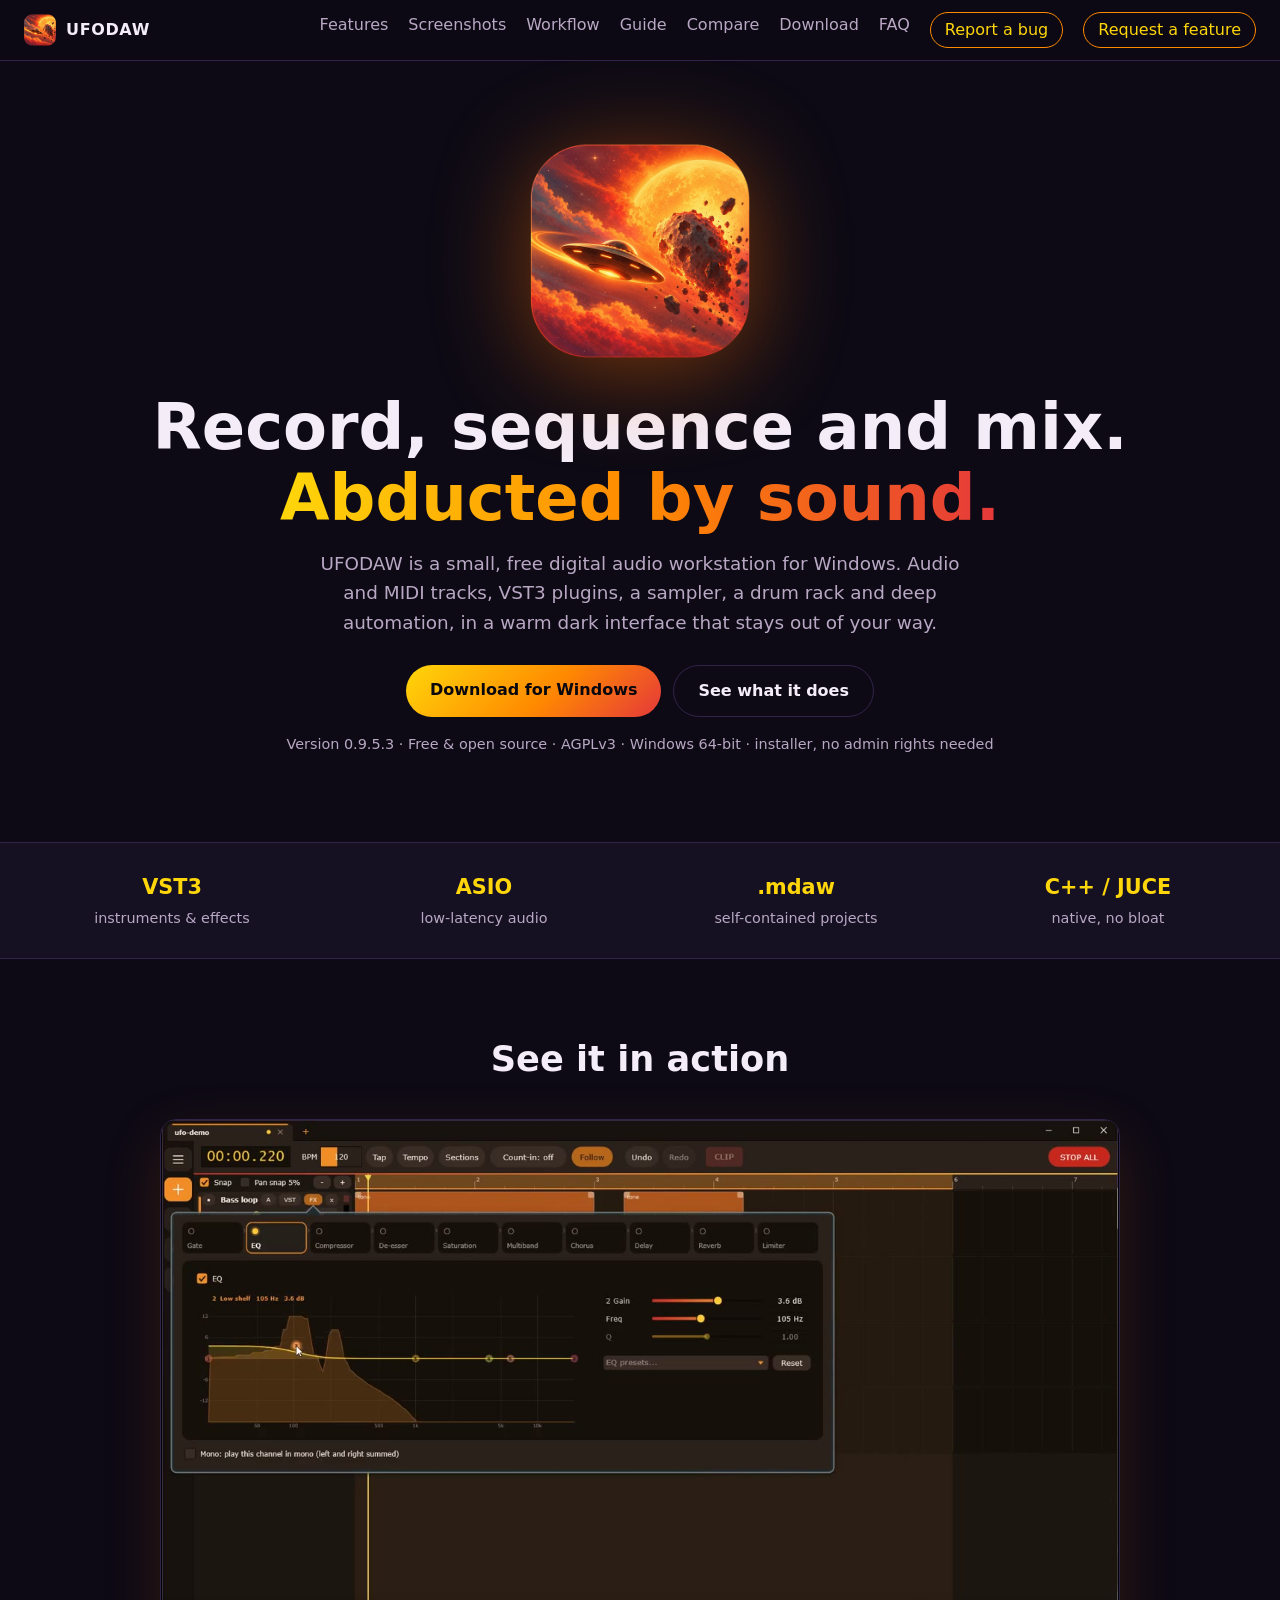
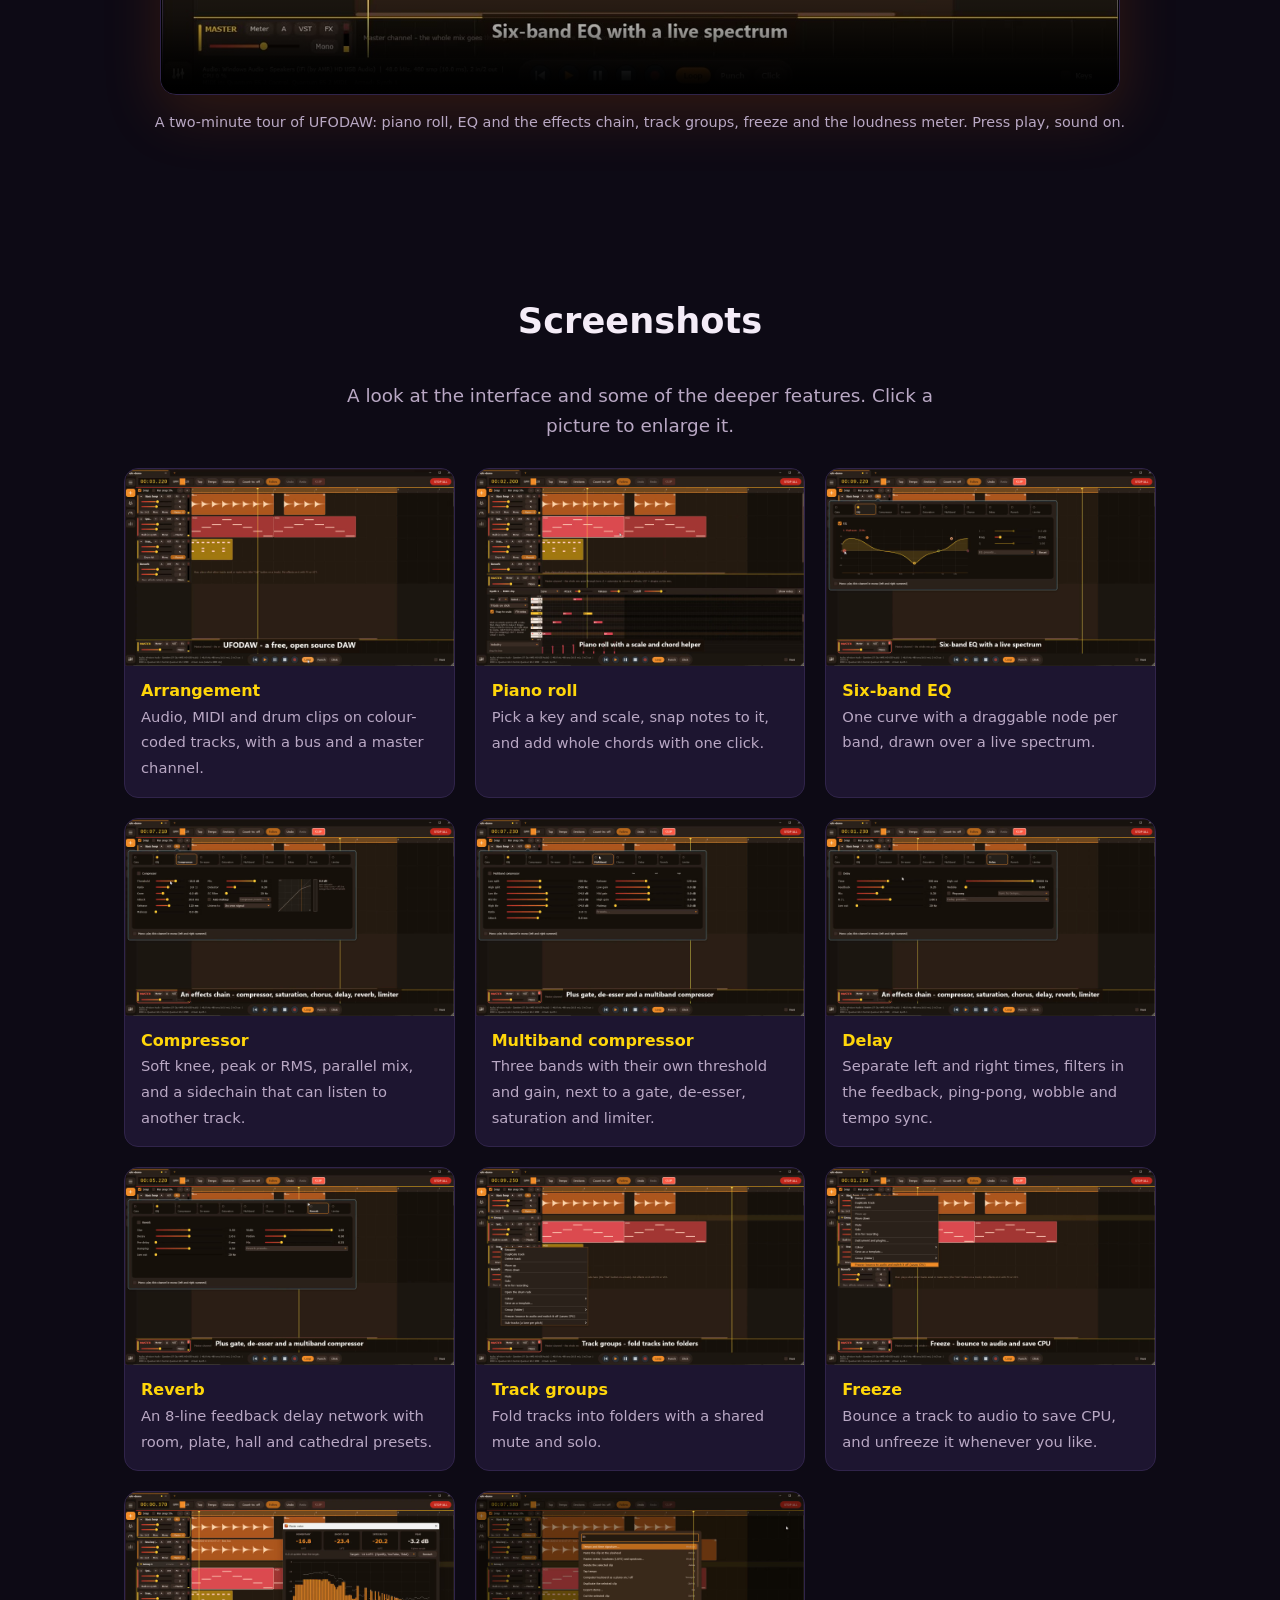
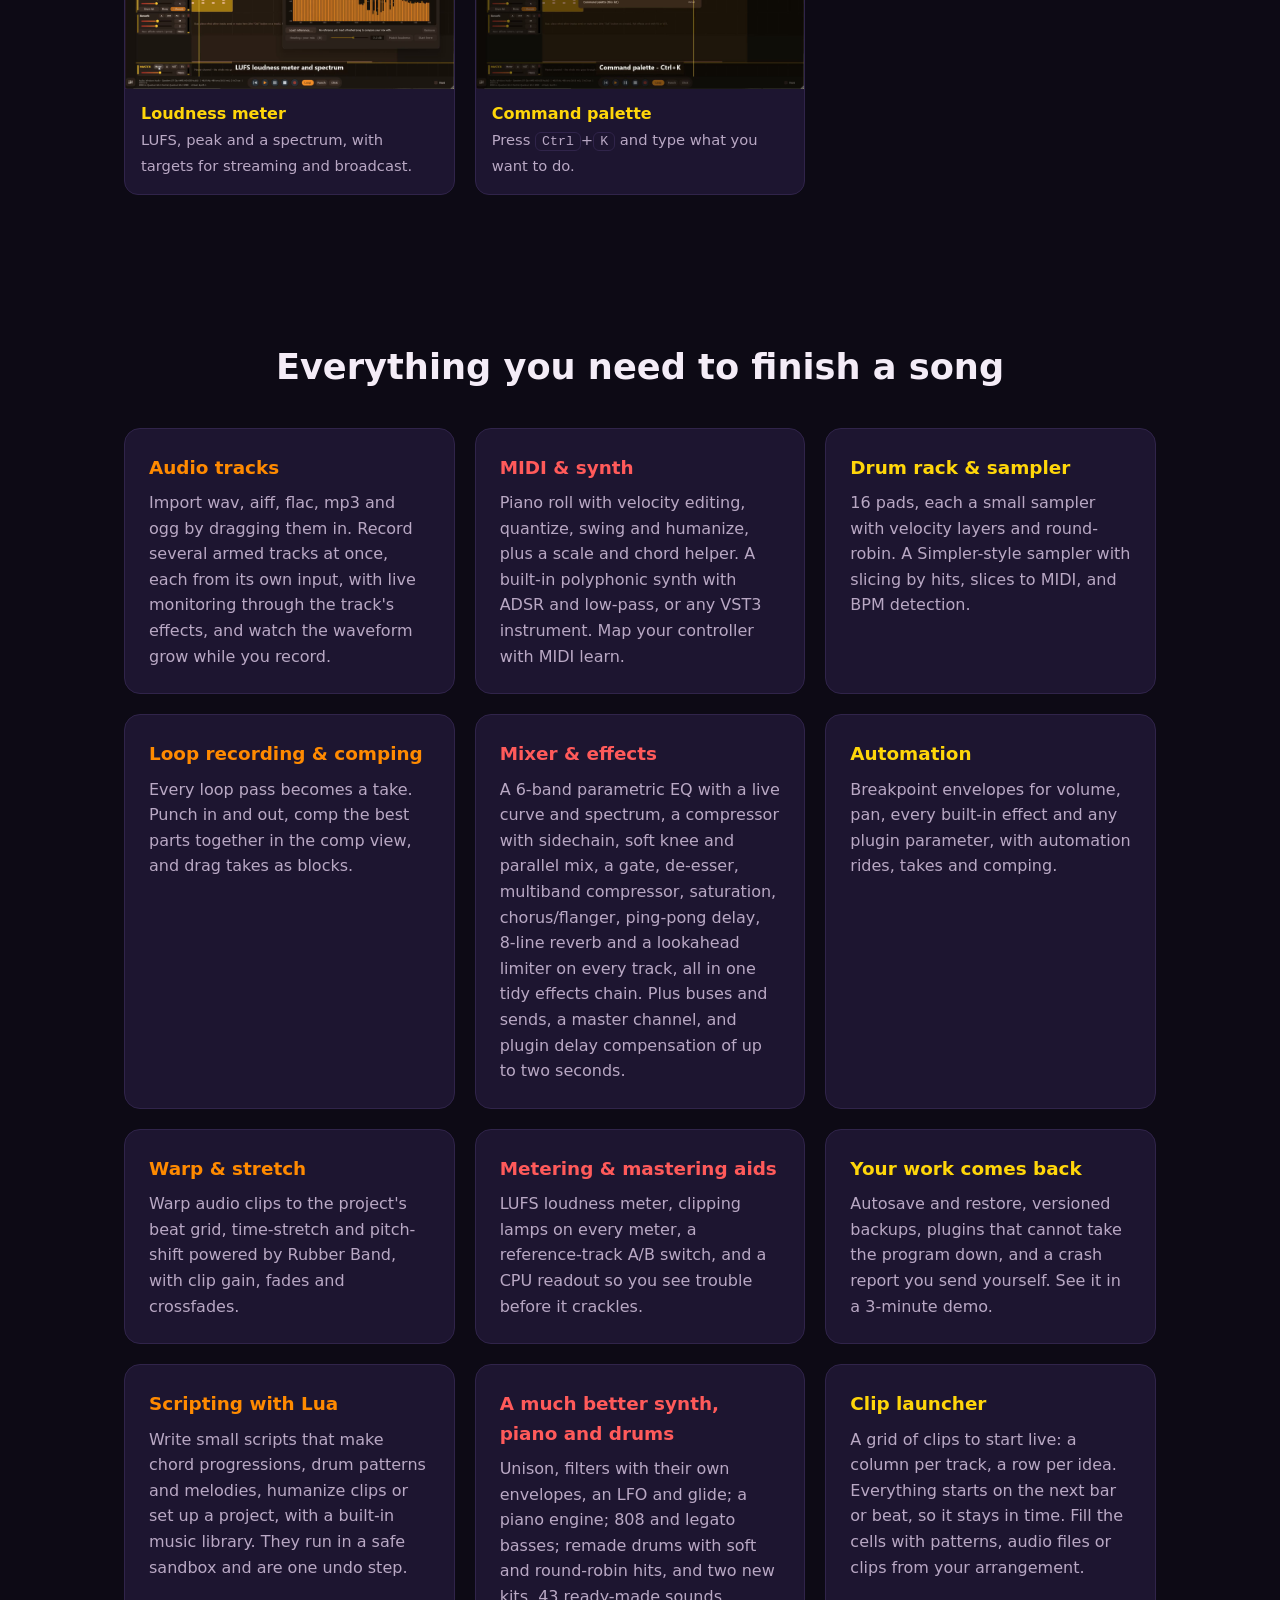
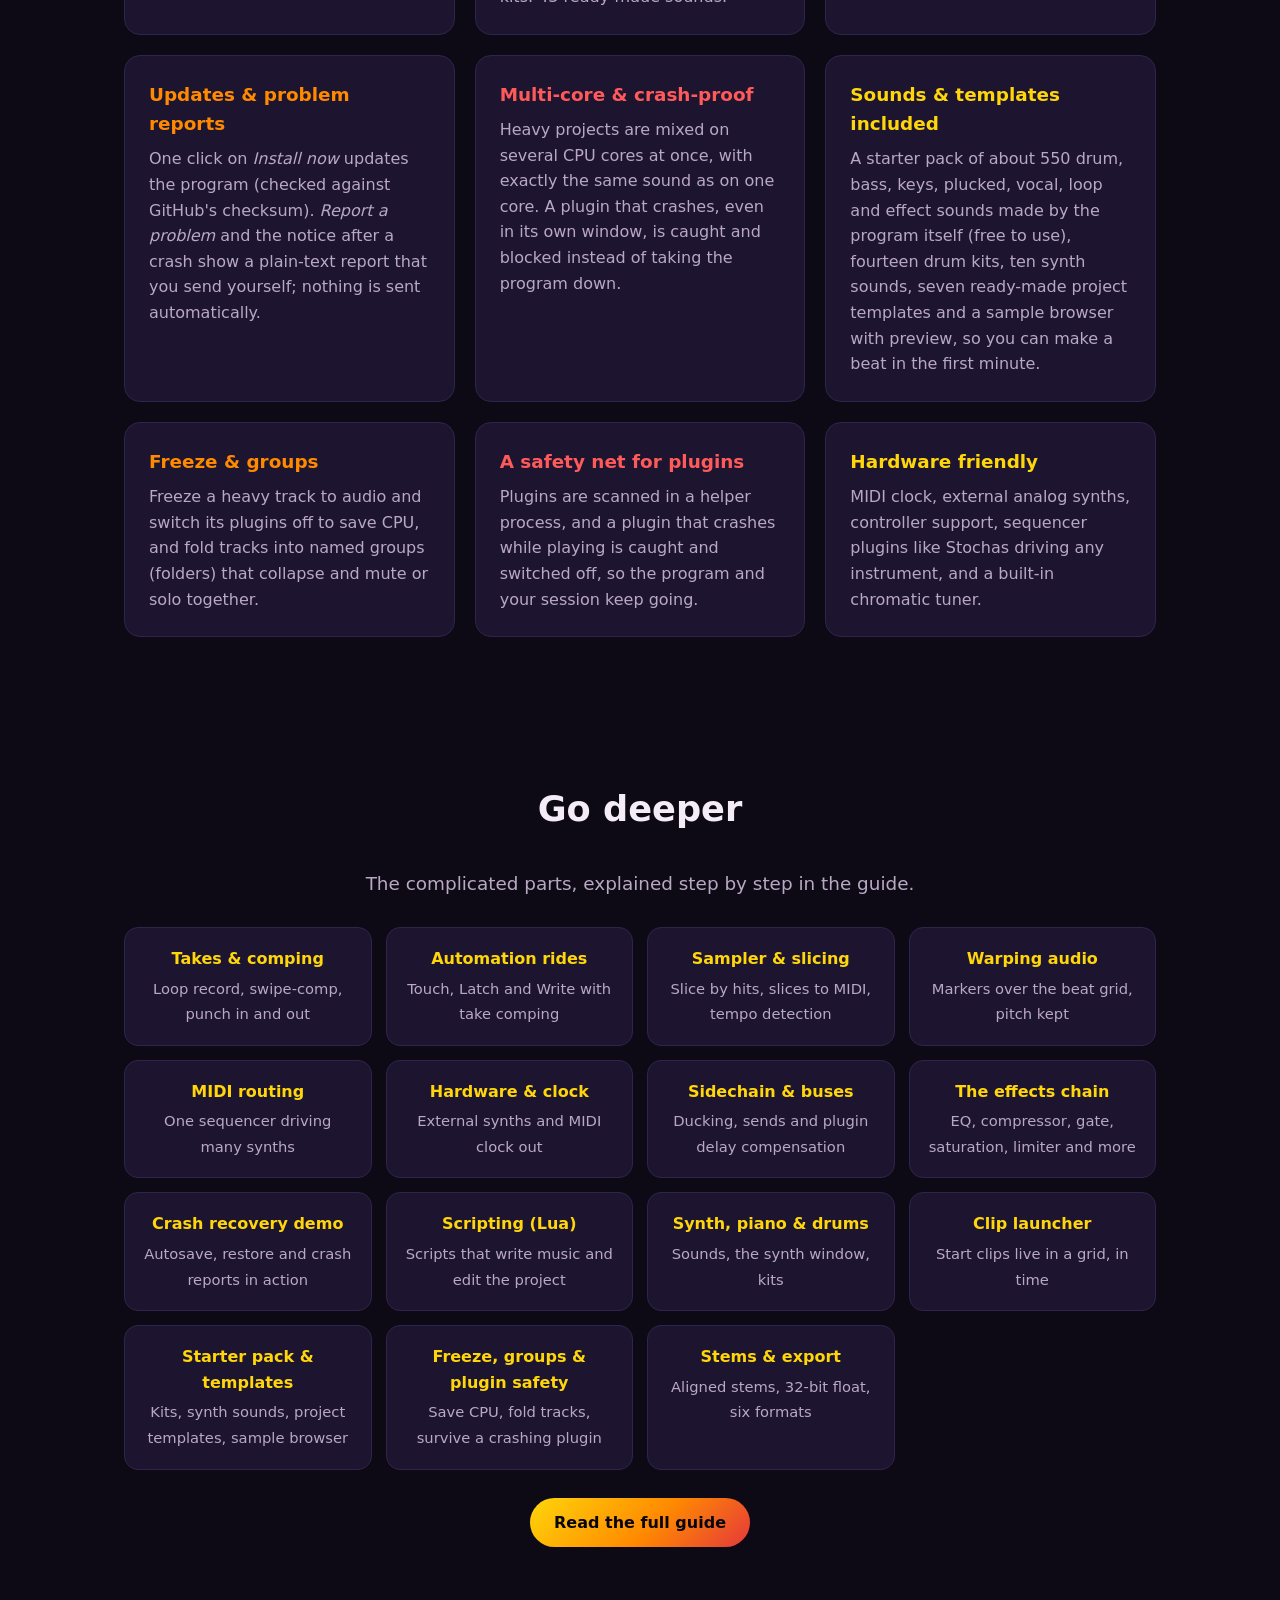
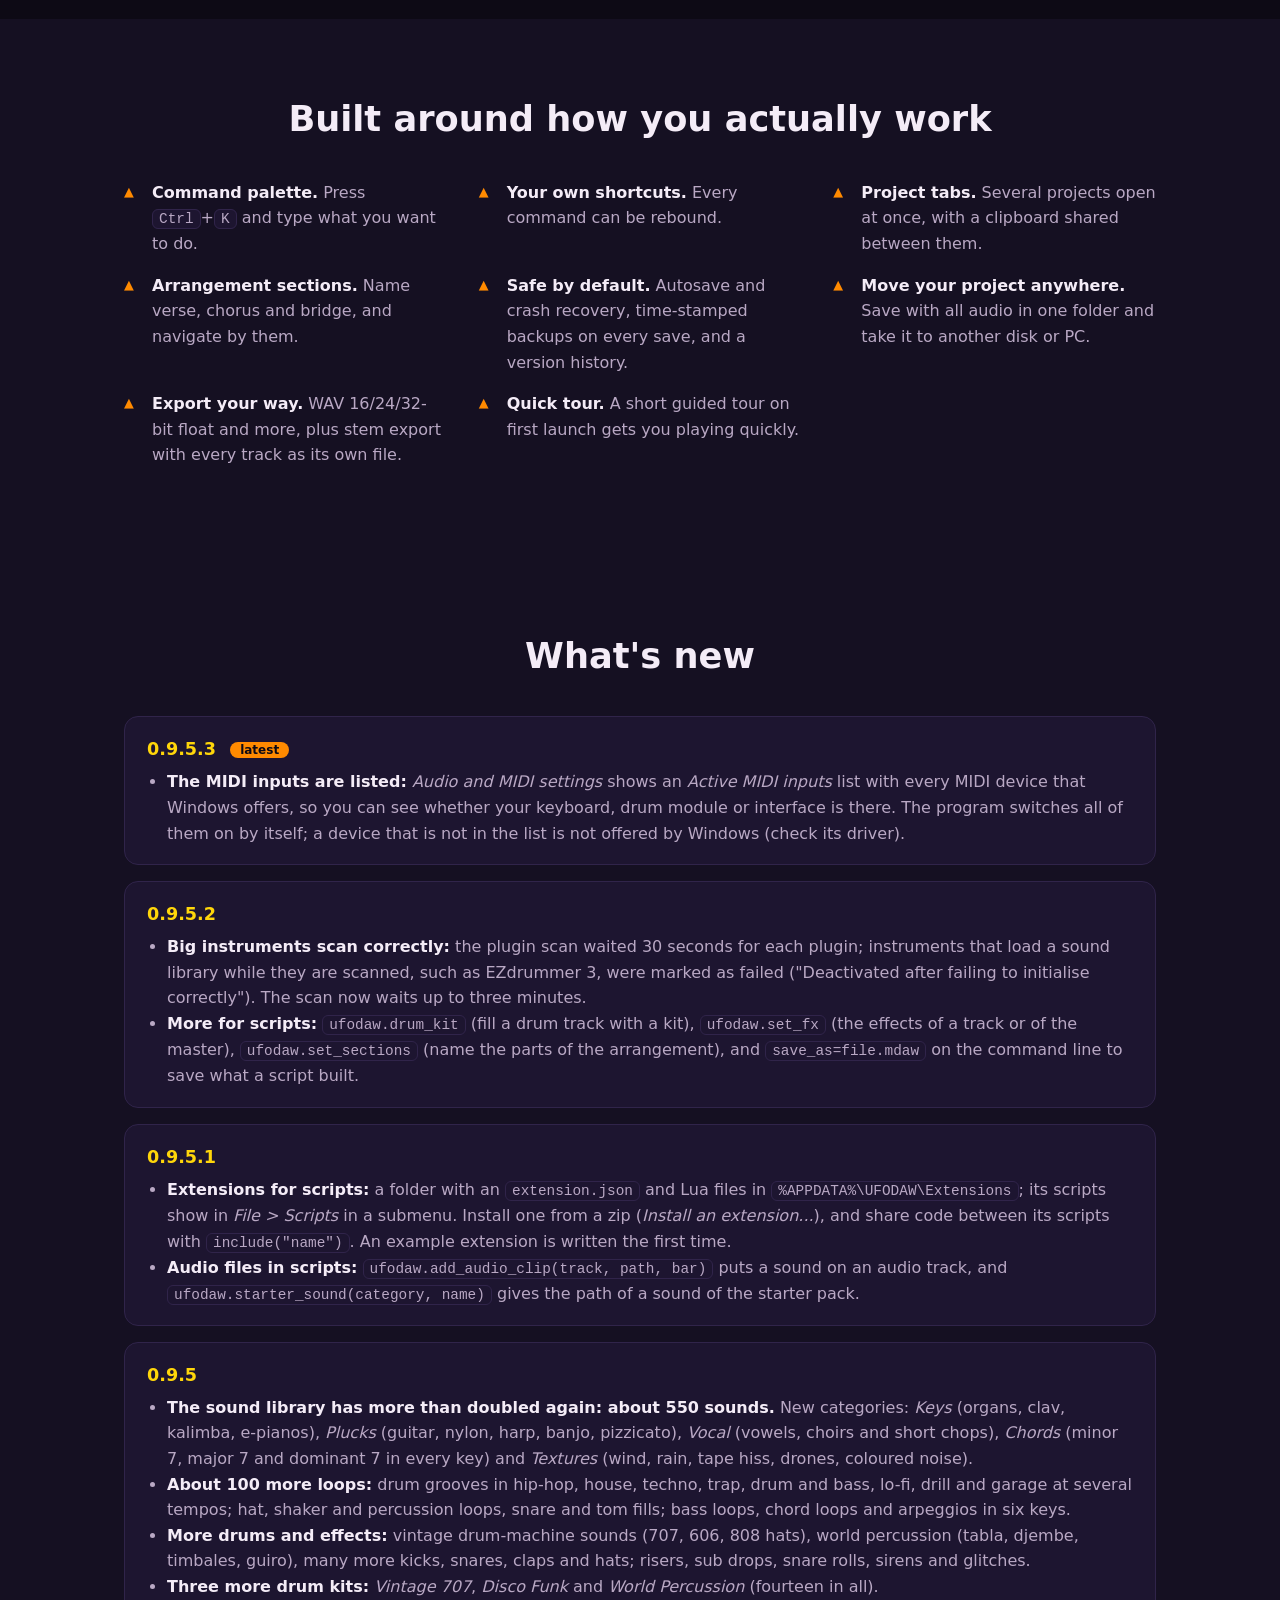
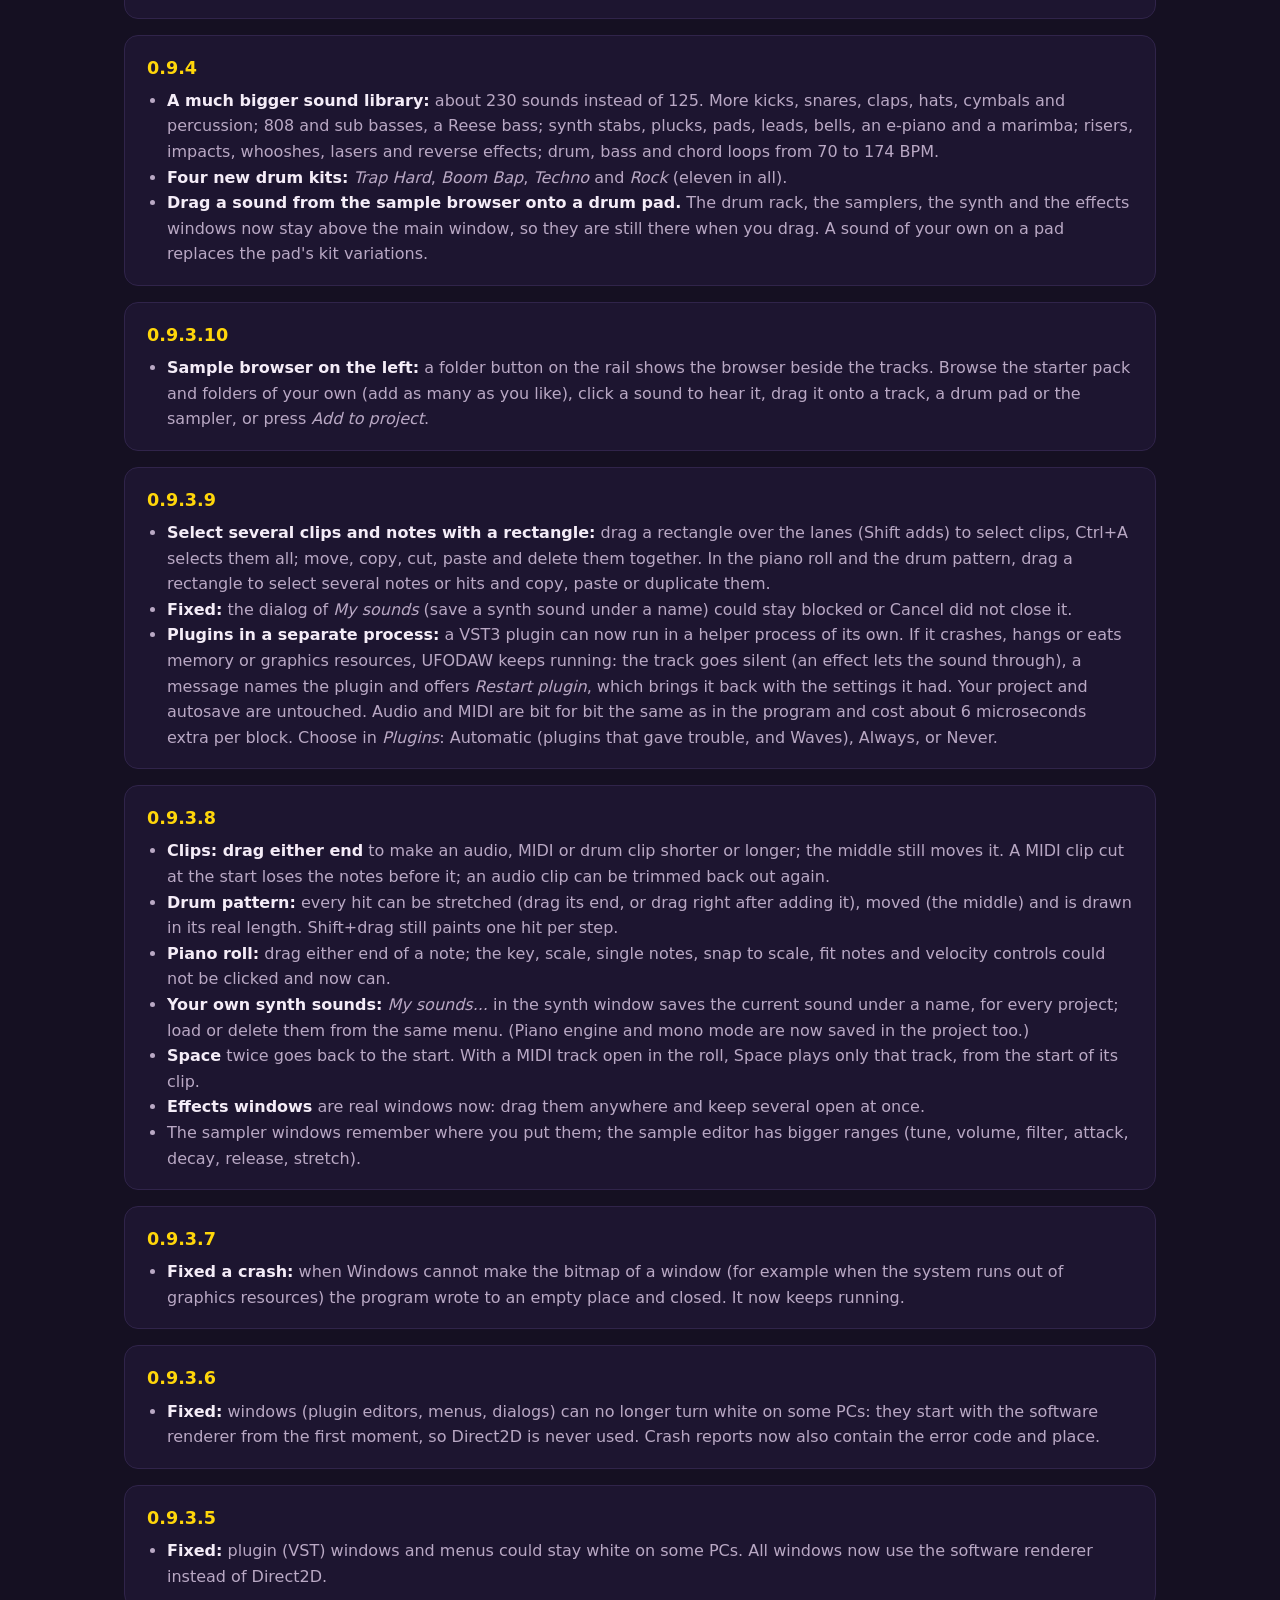
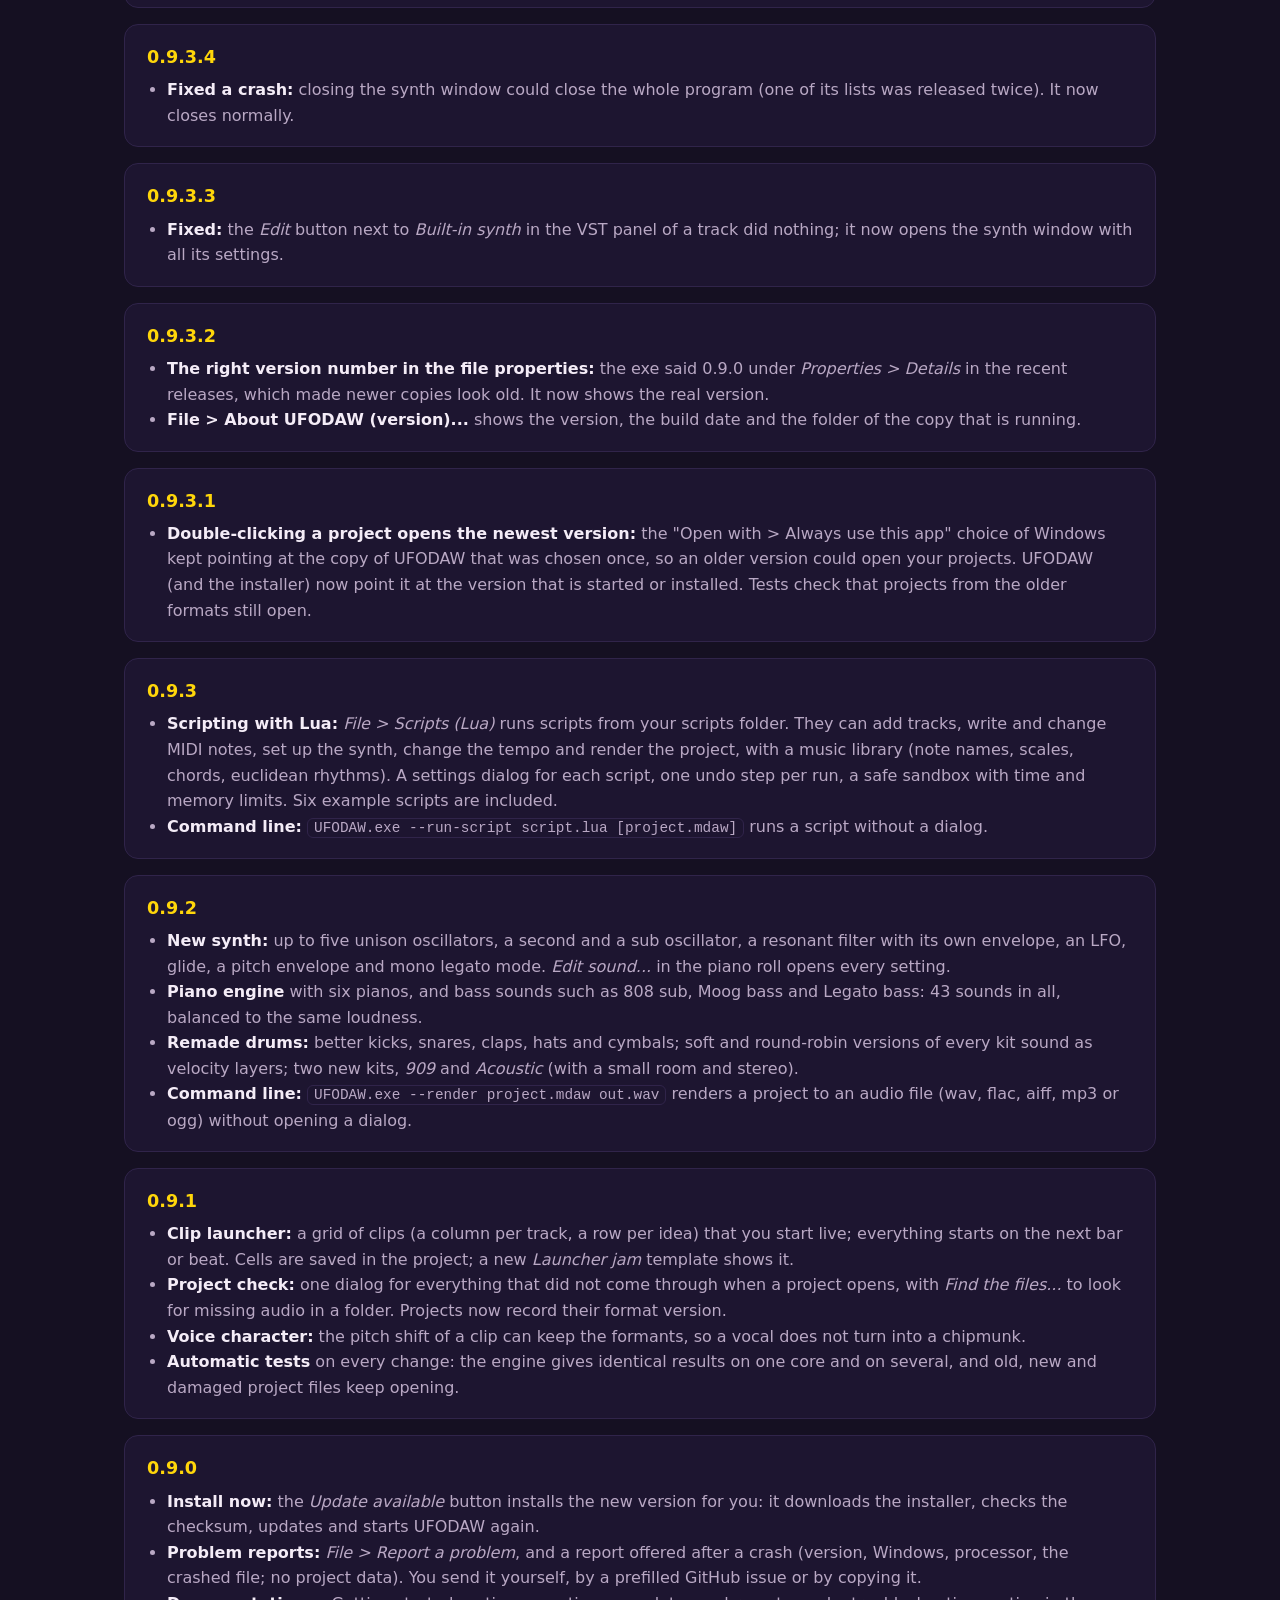
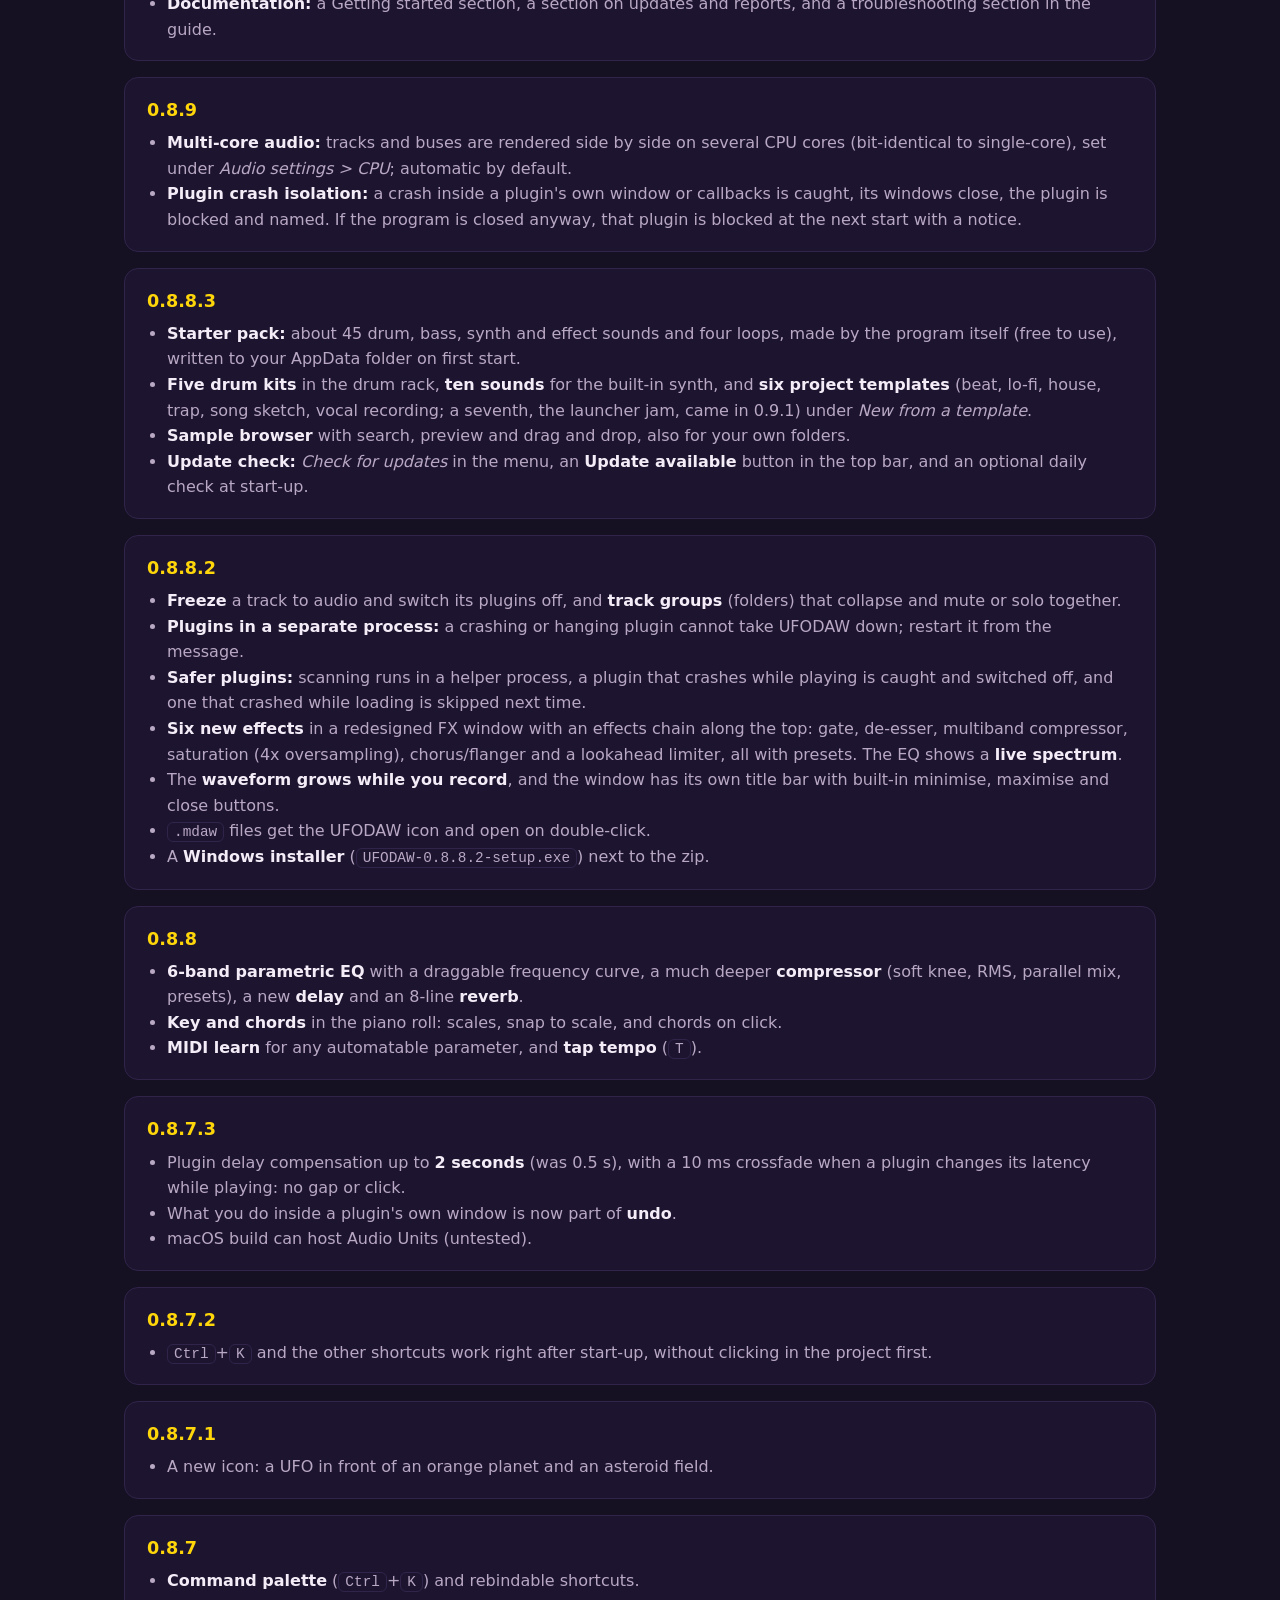
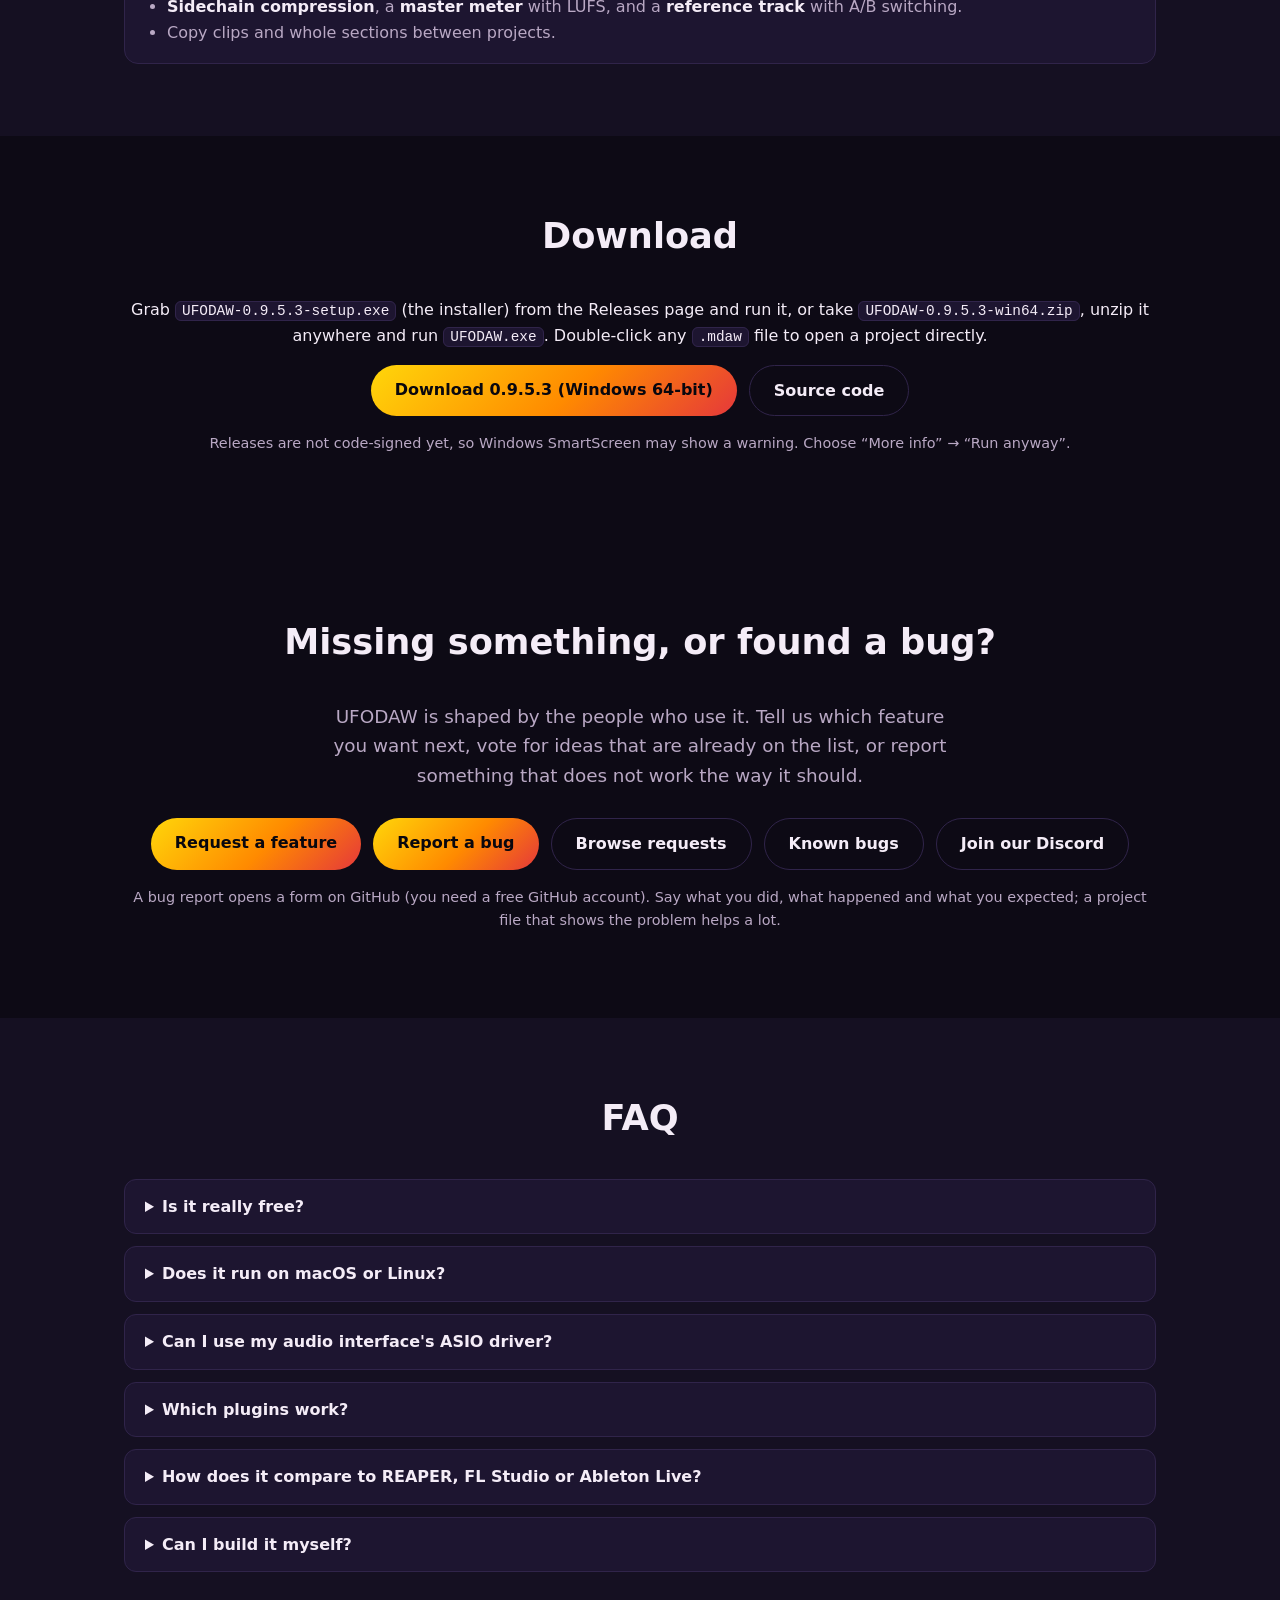
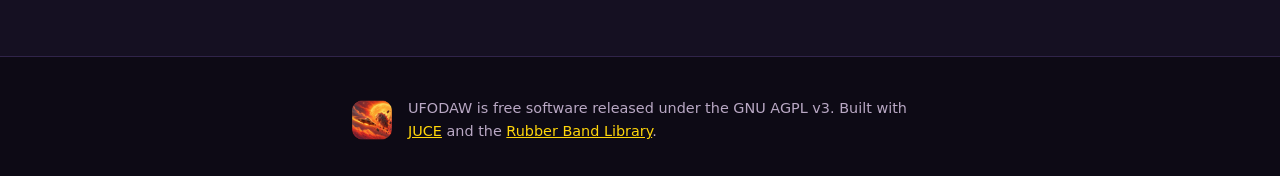
==== commit c1509115: "UFODAW 0.9.5.3: the MIDI inputs are listed in the audio settings Co-Authored-By: Claude Sonnet 5.5 <" ====
--- a/docs/index.html
+++ b/docs/index.html
@@ -15,7 +15,7 @@
 <meta property="og:image" content="https://ufodaw.eu/icon.png">
 <meta name="twitter:card" content="summary">
 <script type="application/ld+json">
-{"@context":"https://schema.org","@type":"SoftwareApplication","name":"UFODAW","applicationCategory":"MultimediaApplication","applicationSubCategory":"Digital audio workstation","operatingSystem":"Windows","softwareVersion":"0.9.5.2","license":"https://www.gnu.org/licenses/agpl-3.0.html","url":"https://ufodaw.eu/","image":"https://ufodaw.eu/icon.png","downloadUrl":"https://github.com/Thulehunter/ufodaw/releases/latest","offers":{"@type":"Offer","price":"0","priceCurrency":"EUR"}}
+{"@context":"https://schema.org","@type":"SoftwareApplication","name":"UFODAW","applicationCategory":"MultimediaApplication","applicationSubCategory":"Digital audio workstation","operatingSystem":"Windows","softwareVersion":"0.9.5.3","license":"https://www.gnu.org/licenses/agpl-3.0.html","url":"https://ufodaw.eu/","image":"https://ufodaw.eu/icon.png","downloadUrl":"https://github.com/Thulehunter/ufodaw/releases/latest","offers":{"@type":"Offer","price":"0","priceCurrency":"EUR"}}
 </script>
 <script type="application/ld+json">
 {"@context":"https://schema.org","@type":"VideoObject","name":"UFODAW demo: record, arrange and mix","description":"A two-minute tour of UFODAW, a free digital audio workstation for Windows: piano roll, EQ and effects chain, track groups, freeze and the loudness meter.","thumbnailUrl":"https://ufodaw.eu/ufodaw-demo-poster.jpg","contentUrl":"https://ufodaw.eu/ufodaw-demo.mp4","uploadDate":"2026-10-19","duration":"PT2M19S"}
@@ -48,7 +48,7 @@
       <a class="btn primary" href="#download">Download for Windows</a>
       <a class="btn" href="#features">See what it does</a>
     </div>
-    <p class="meta">Version 0.9.5.2 · Free &amp; open source · AGPLv3 · Windows 64-bit · installer, no admin rights needed</p>
+    <p class="meta">Version 0.9.5.3 · Free &amp; open source · AGPLv3 · Windows 64-bit · installer, no admin rights needed</p>
   </section>
 
   <section class="strip" aria-label="Highlights">
@@ -208,7 +208,9 @@
   <section id="new" class="alt">
     <h2>What's new</h2>
     <div class="log">
-      <div><h3>0.9.5.2 <small>latest</small></h3><ul>
+      <div><h3>0.9.5.3 <small>latest</small></h3><ul>
+        <li><b>The MIDI inputs are listed:</b> <i>Audio and MIDI settings</i> shows an <i>Active MIDI inputs</i> list with every MIDI device that Windows offers, so you can see whether your keyboard, drum module or interface is there. The program switches all of them on by itself; a device that is not in the list is not offered by Windows (check its driver).</li></ul></div>
+      <div><h3>0.9.5.2</h3><ul>
         <li><b>Big instruments scan correctly:</b> the plugin scan waited 30 seconds for each plugin; instruments that load a sound library while they are scanned, such as EZdrummer 3, were marked as failed ("Deactivated after failing to initialise correctly"). The scan now waits up to three minutes.</li>
         <li><b>More for scripts:</b> <code>ufodaw.drum_kit</code> (fill a drum track with a kit), <code>ufodaw.set_fx</code> (the effects of a track or of the master), <code>ufodaw.set_sections</code> (name the parts of the arrangement), and <code>save_as=file.mdaw</code> on the command line to save what a script built.</li></ul></div>
       <div><h3>0.9.5.1</h3><ul>
@@ -304,10 +306,10 @@
 
   <section id="download">
     <h2>Download</h2>
-    <p class="center">Grab <code>UFODAW-0.9.5.2-setup.exe</code> (the installer) from the Releases page and run it, or take <code>UFODAW-0.9.5.2-win64.zip</code>, unzip it anywhere and run <code>UFODAW.exe</code>. Double-click any <code>.mdaw</code> file to open a project directly.</p>
+    <p class="center">Grab <code>UFODAW-0.9.5.3-setup.exe</code> (the installer) from the Releases page and run it, or take <code>UFODAW-0.9.5.3-win64.zip</code>, unzip it anywhere and run <code>UFODAW.exe</code>. Double-click any <code>.mdaw</code> file to open a project directly.</p>
     <div class="cta center">
       <!-- TODO: replace # with your GitHub Releases URL -->
-      <a class="btn primary" href="#" id="dl">Download 0.9.5.2 (Windows 64-bit)</a>
+      <a class="btn primary" href="#" id="dl">Download 0.9.5.3 (Windows 64-bit)</a>
       <a class="btn" href="#" id="src">Source code</a>
     </div>
     <p class="meta center">Releases are not code-signed yet, so Windows SmartScreen may show a warning. Choose “More info” → “Run anyway”.</p>
@@ -353,7 +355,7 @@
     document.getElementById("fr-nav").href = fr;
     document.getElementById("fr-nav").target = "_blank";
     document.getElementById("fr-list").href = REPO + "/issues?q=label%3Aenhancement";
-    var VERSION = "0.9.5.2";   // (update with every release)
+    var VERSION = "0.9.5.3";   // (update with every release)
     var body = "**What happened?**\n\n\n**What did you expect?**\n\n\n**How can it be repeated?**\n1. \n2. \n3. \n\n**Version:** UFODAW " + VERSION + "\n**Windows version:**\n**Audio device and driver (ASIO / WASAPI):**\n**Plugins involved (name, maker):**\n";
     var bug = REPO + "/issues/new?labels=bug&title=" + encodeURIComponent("Bug: ") + "&body=" + encodeURIComponent(body);
     document.getElementById("bug").href = bug;
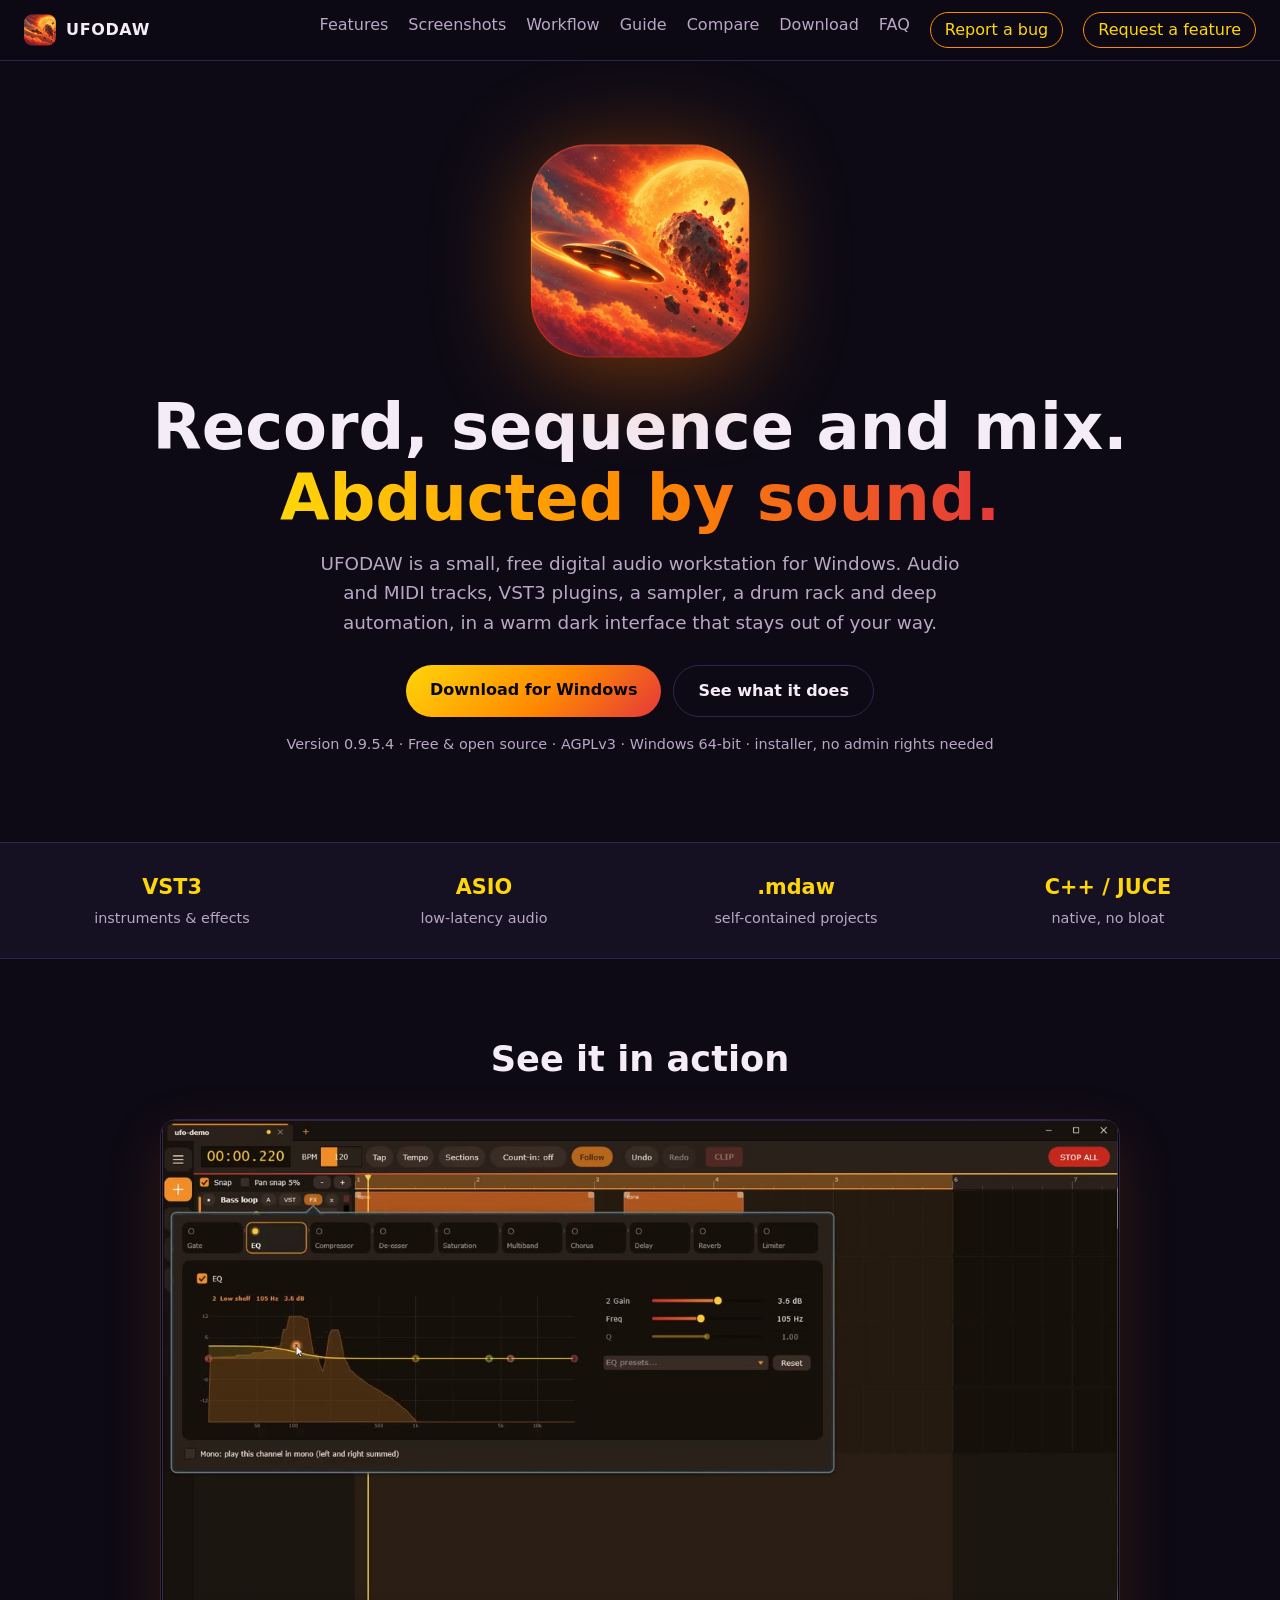
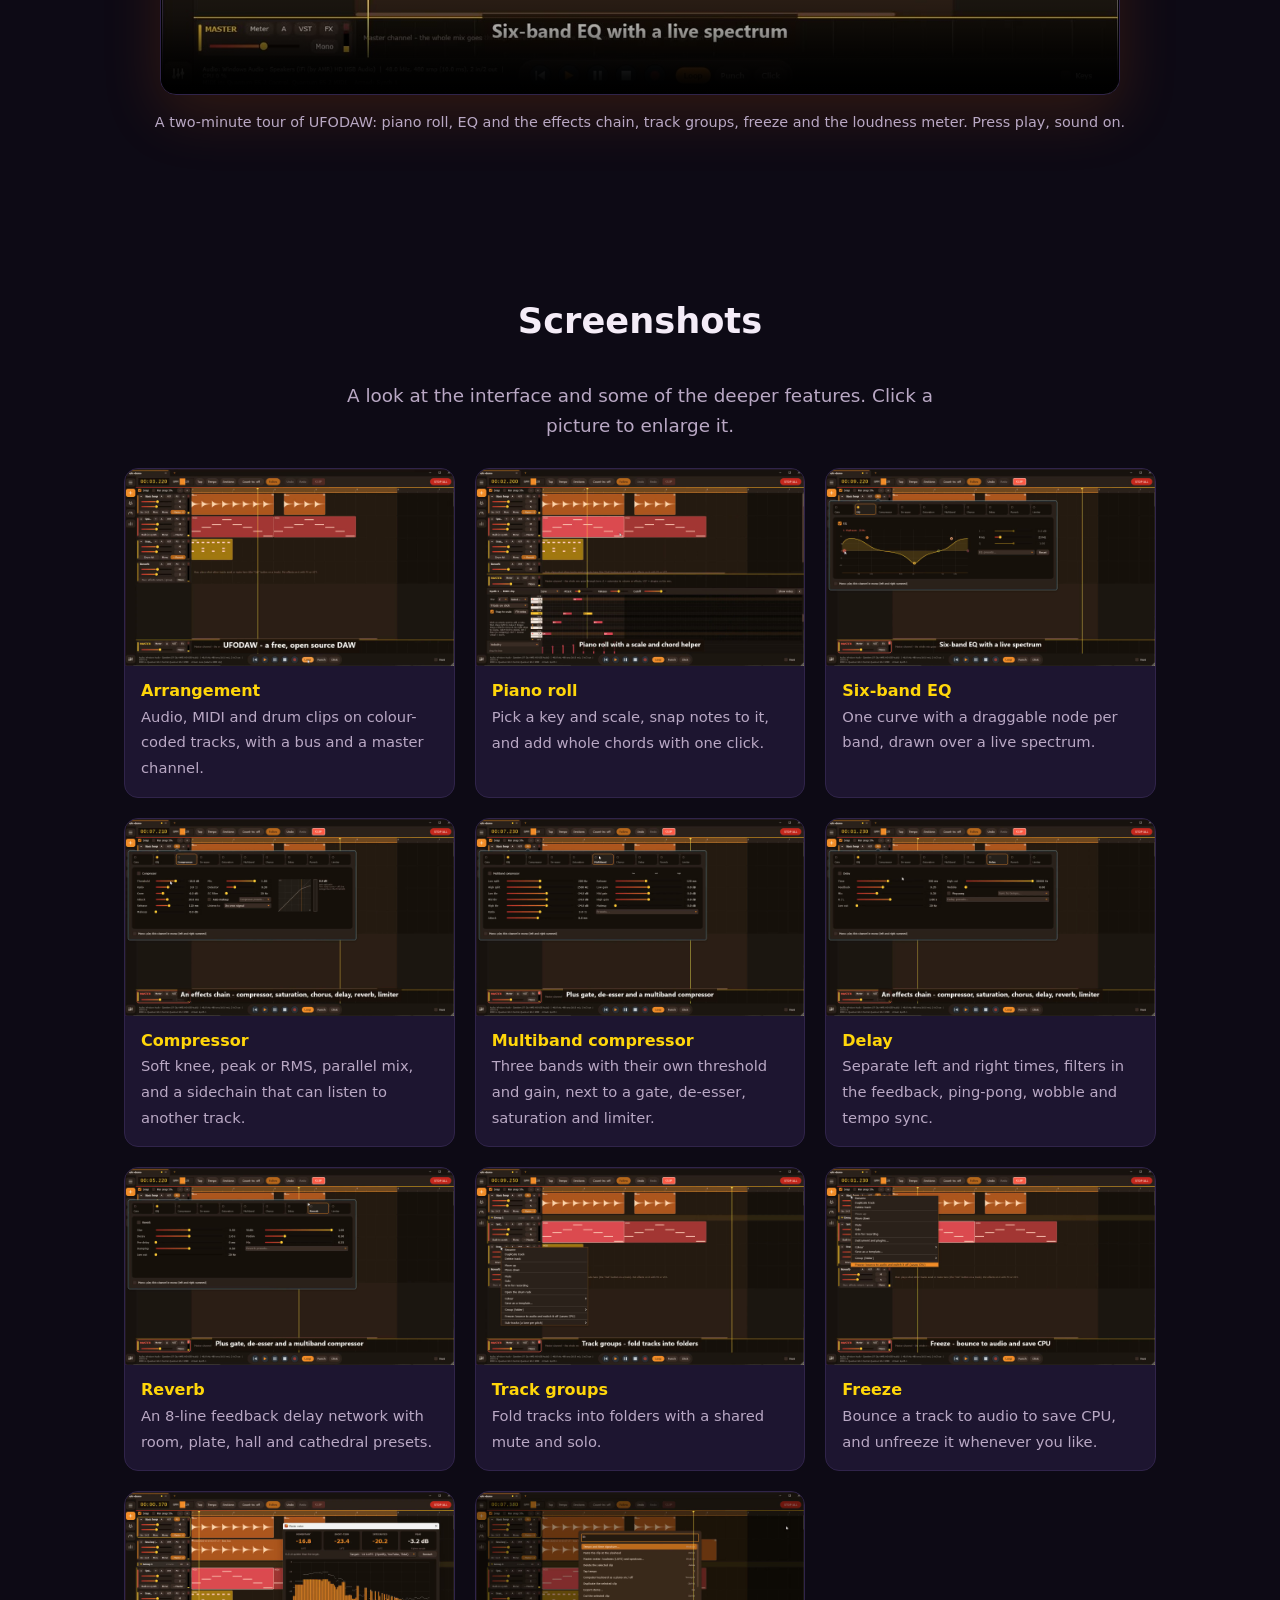
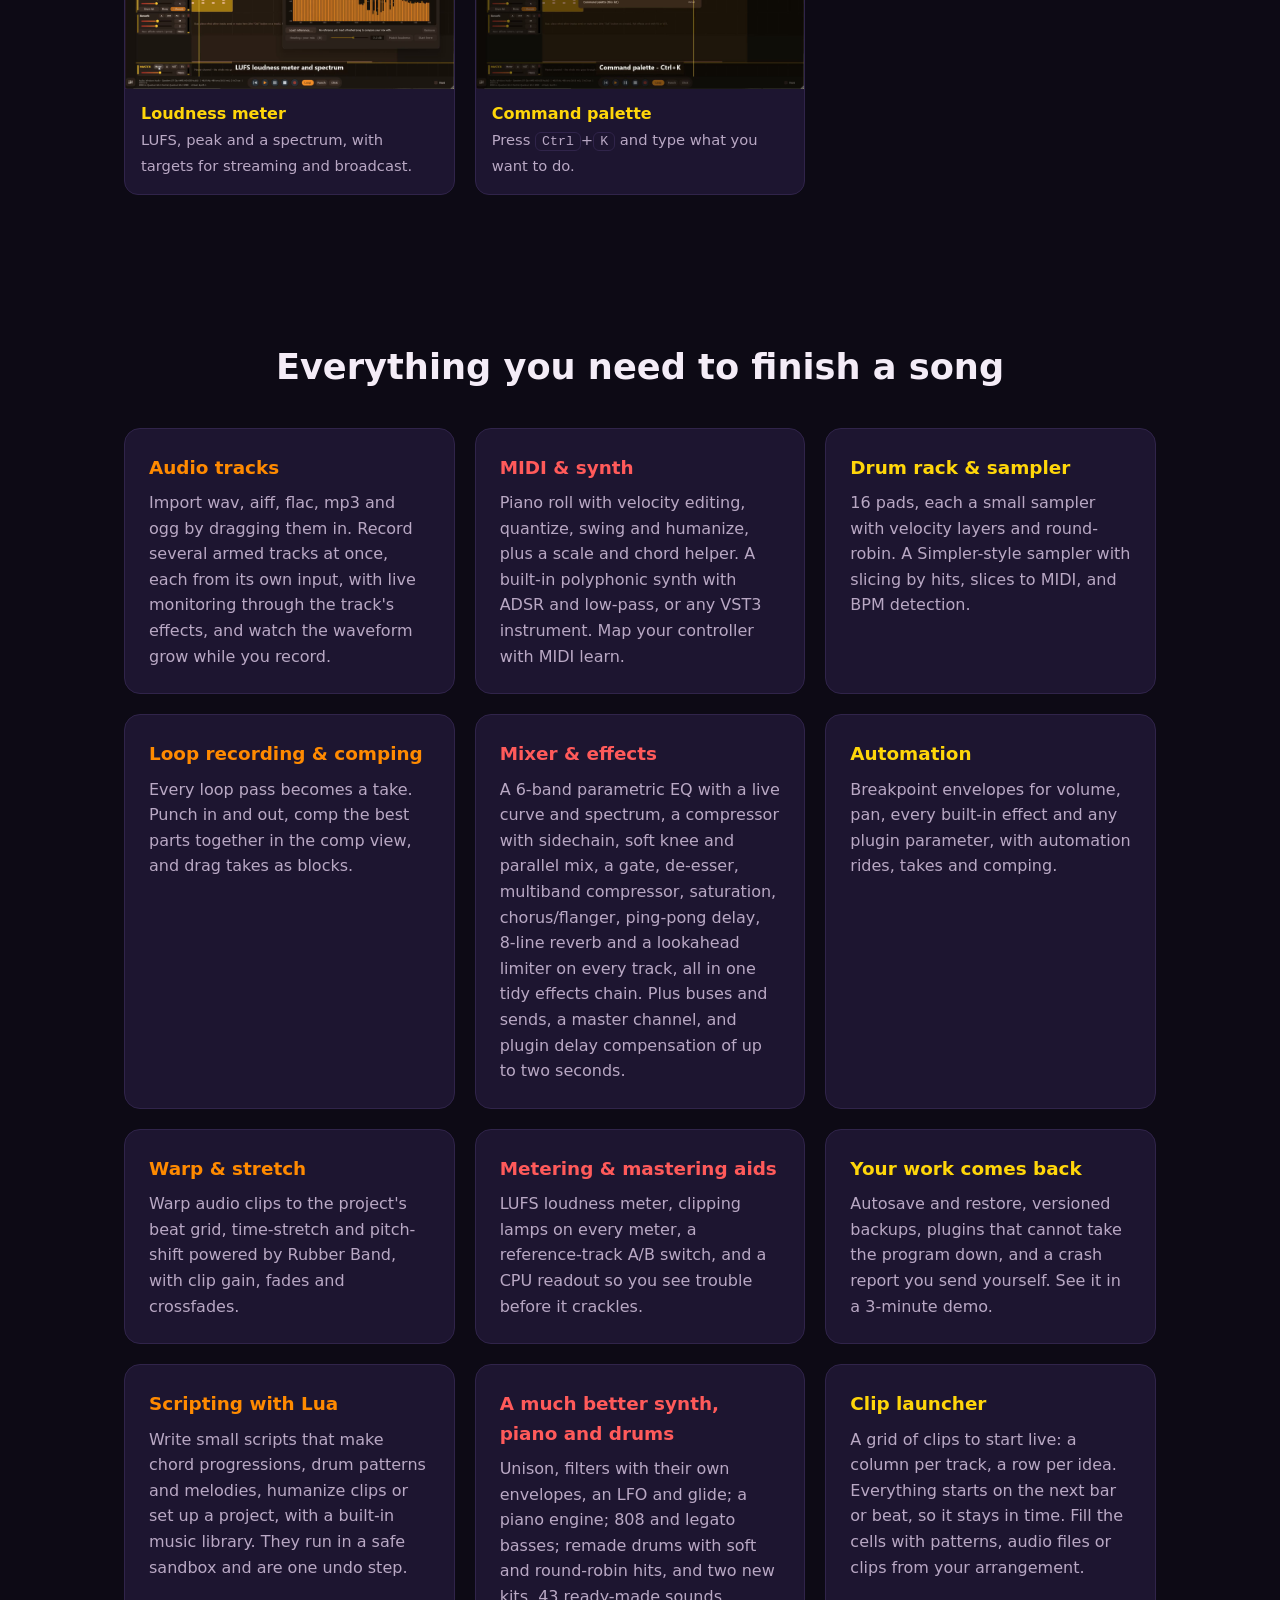
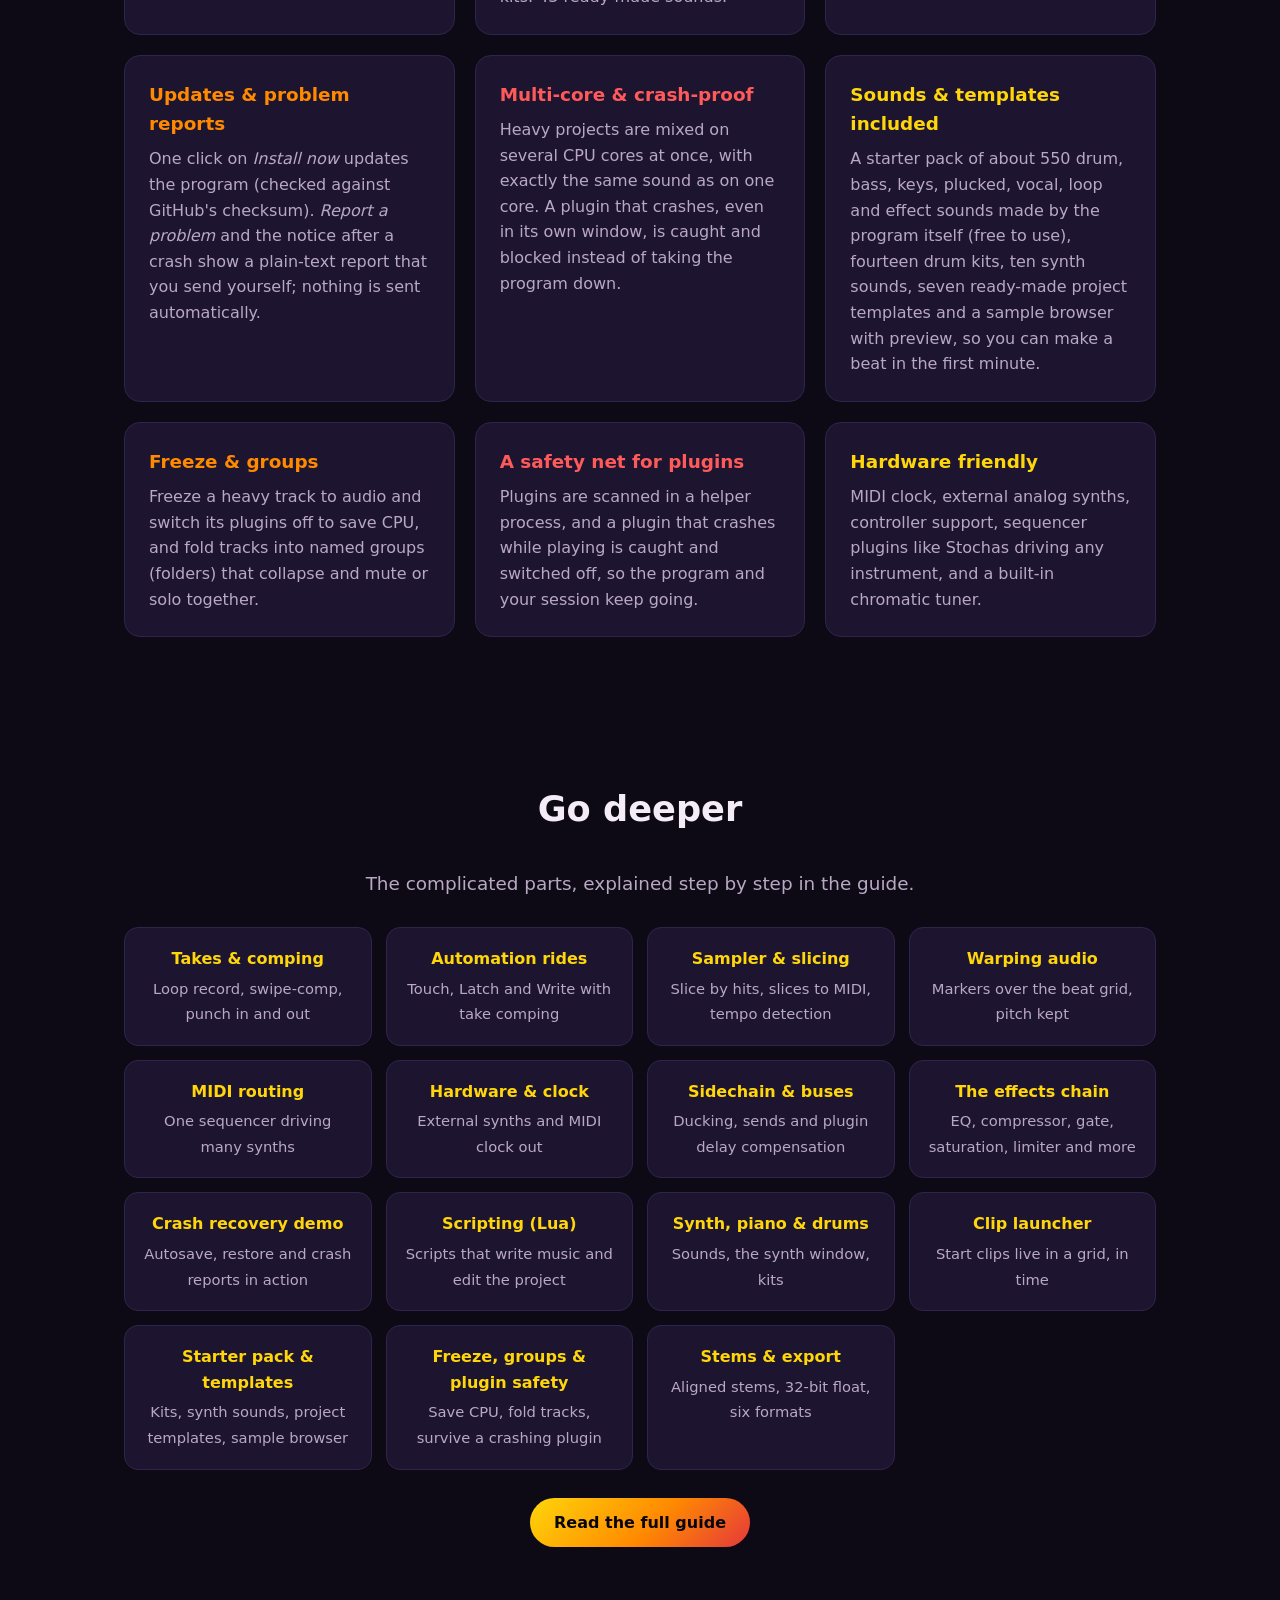
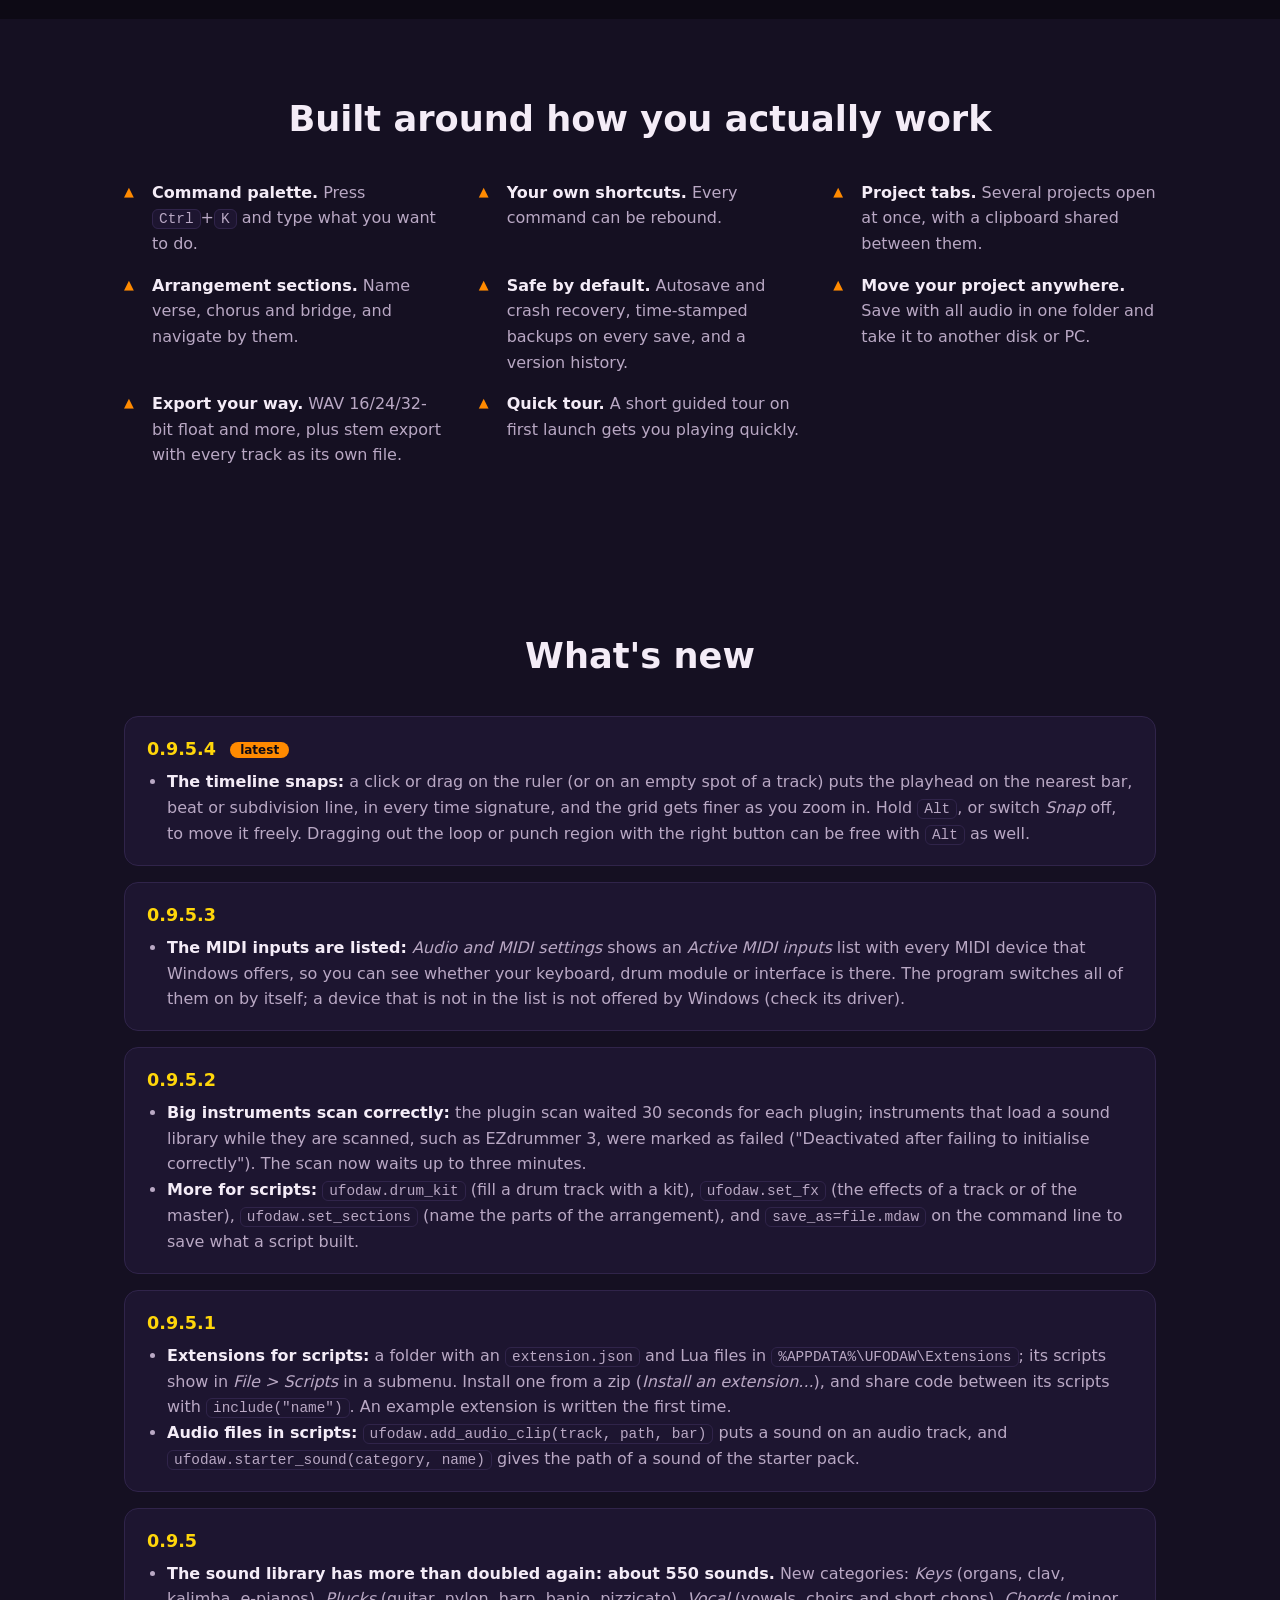
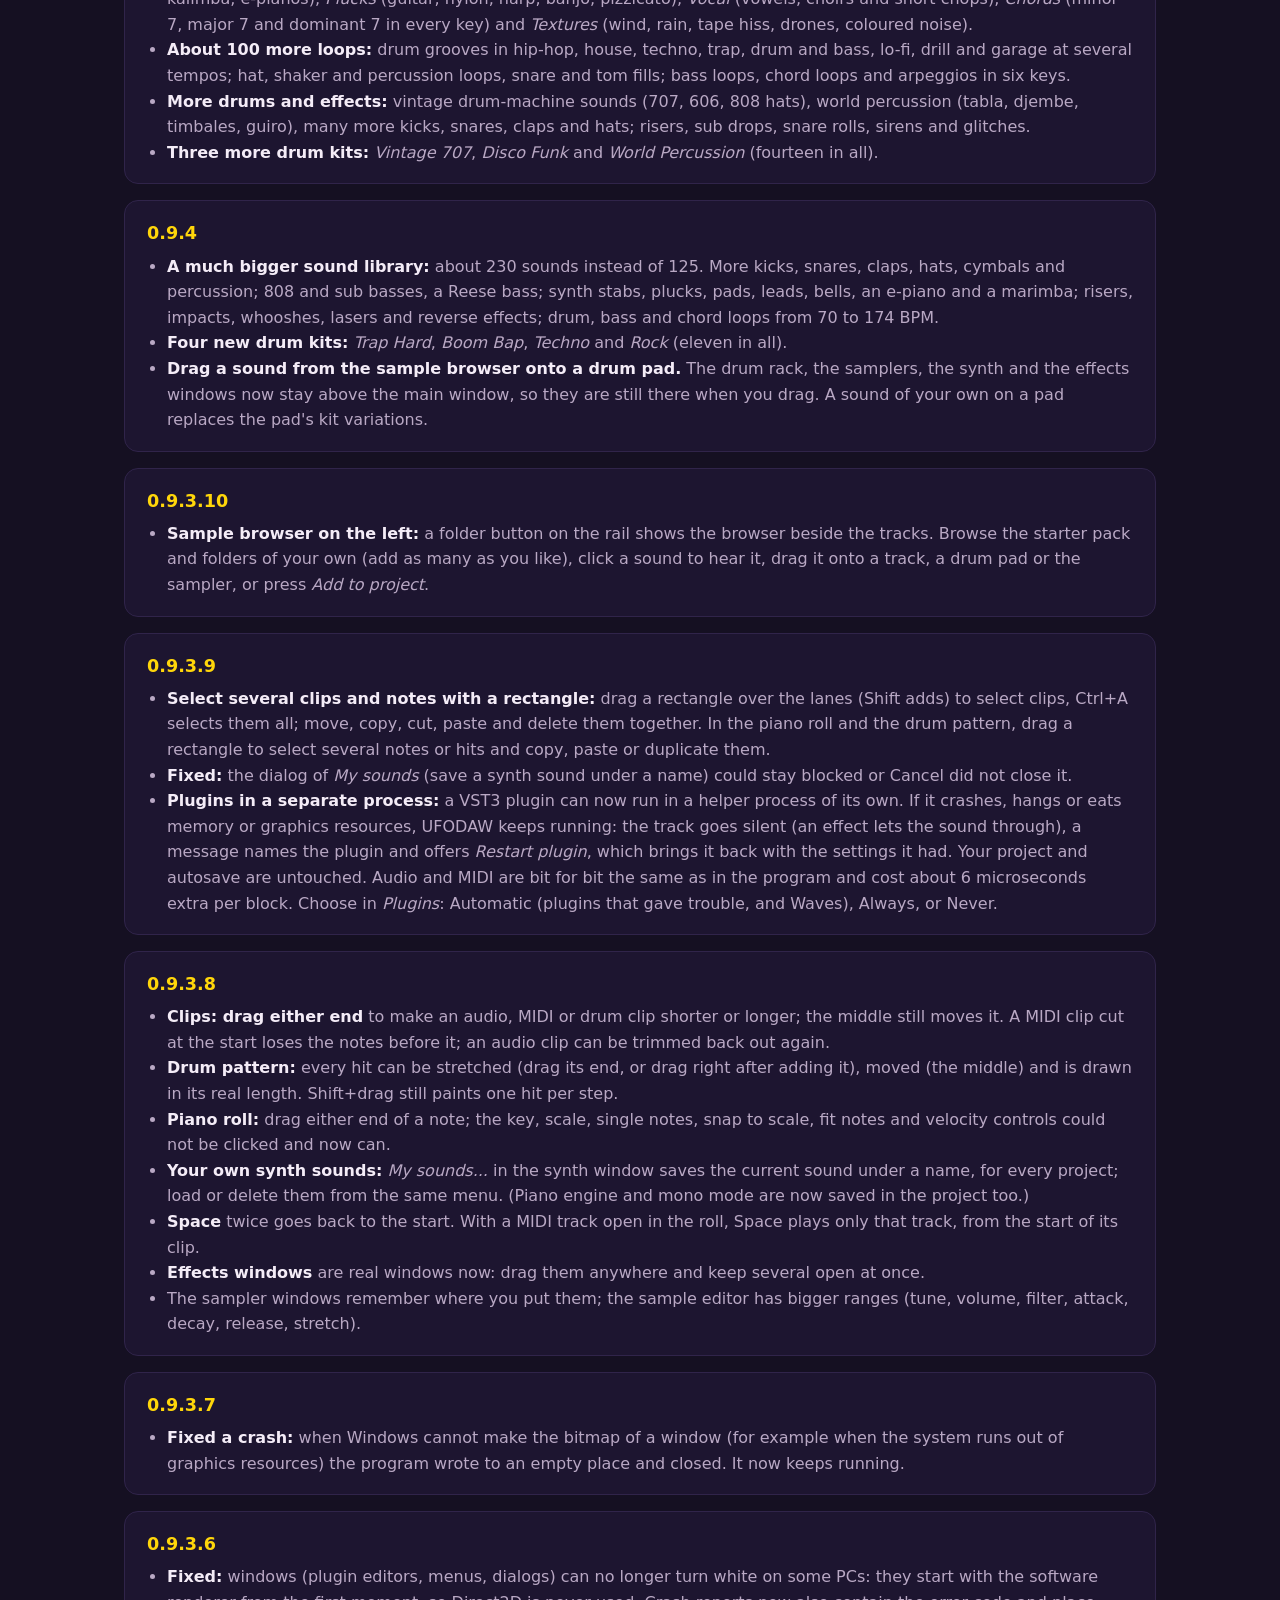
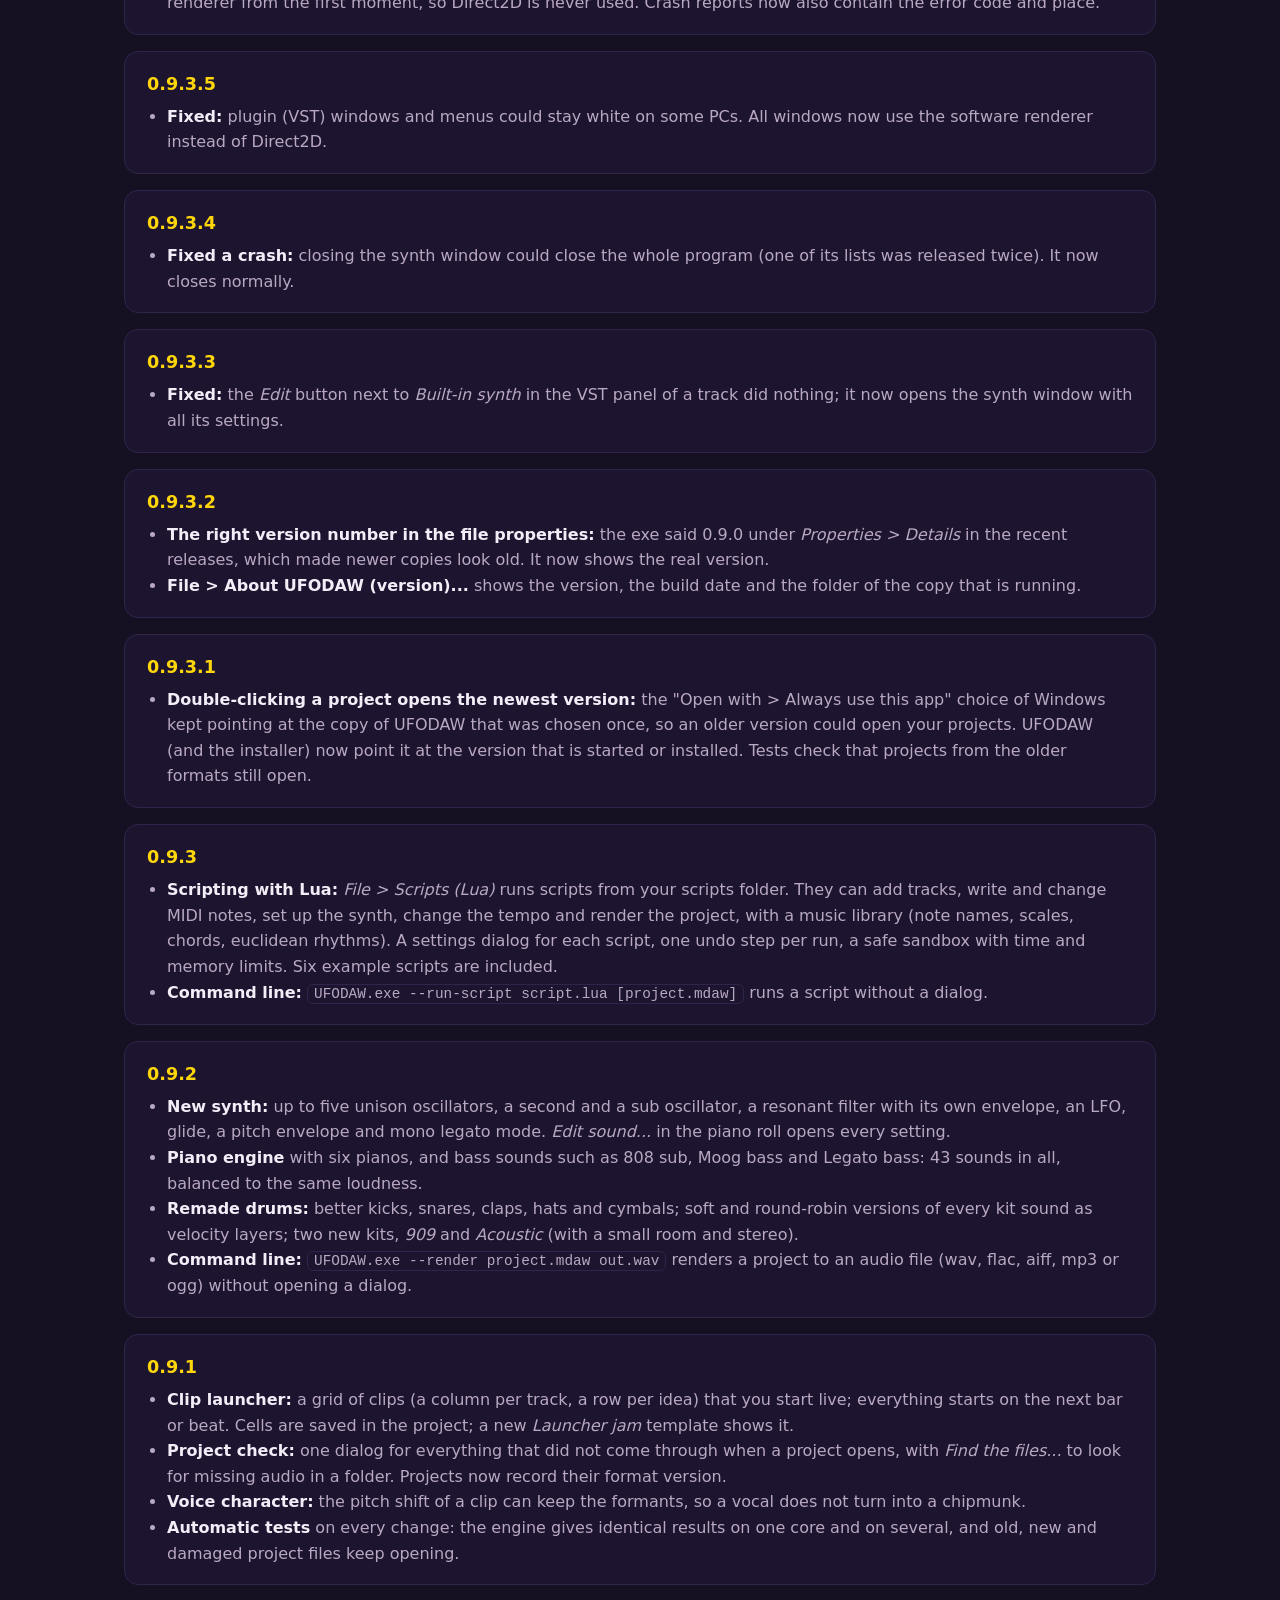
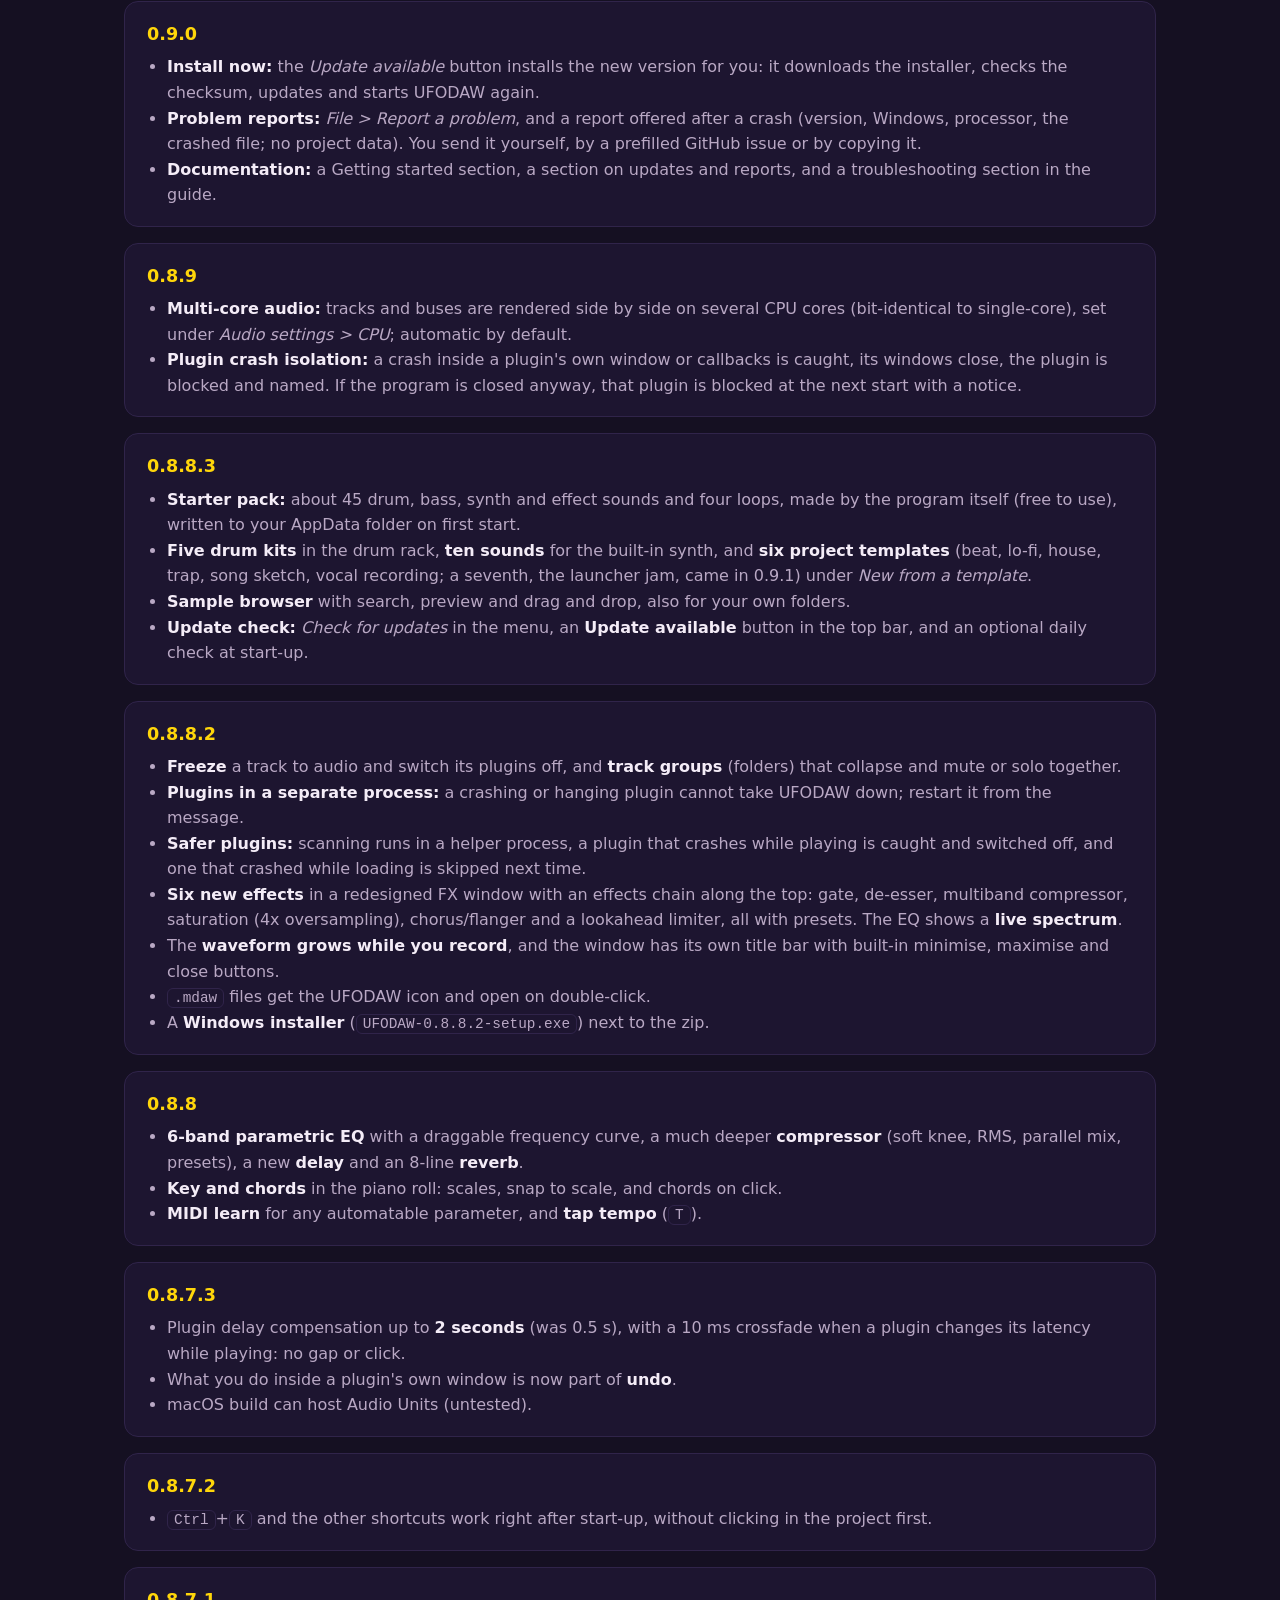
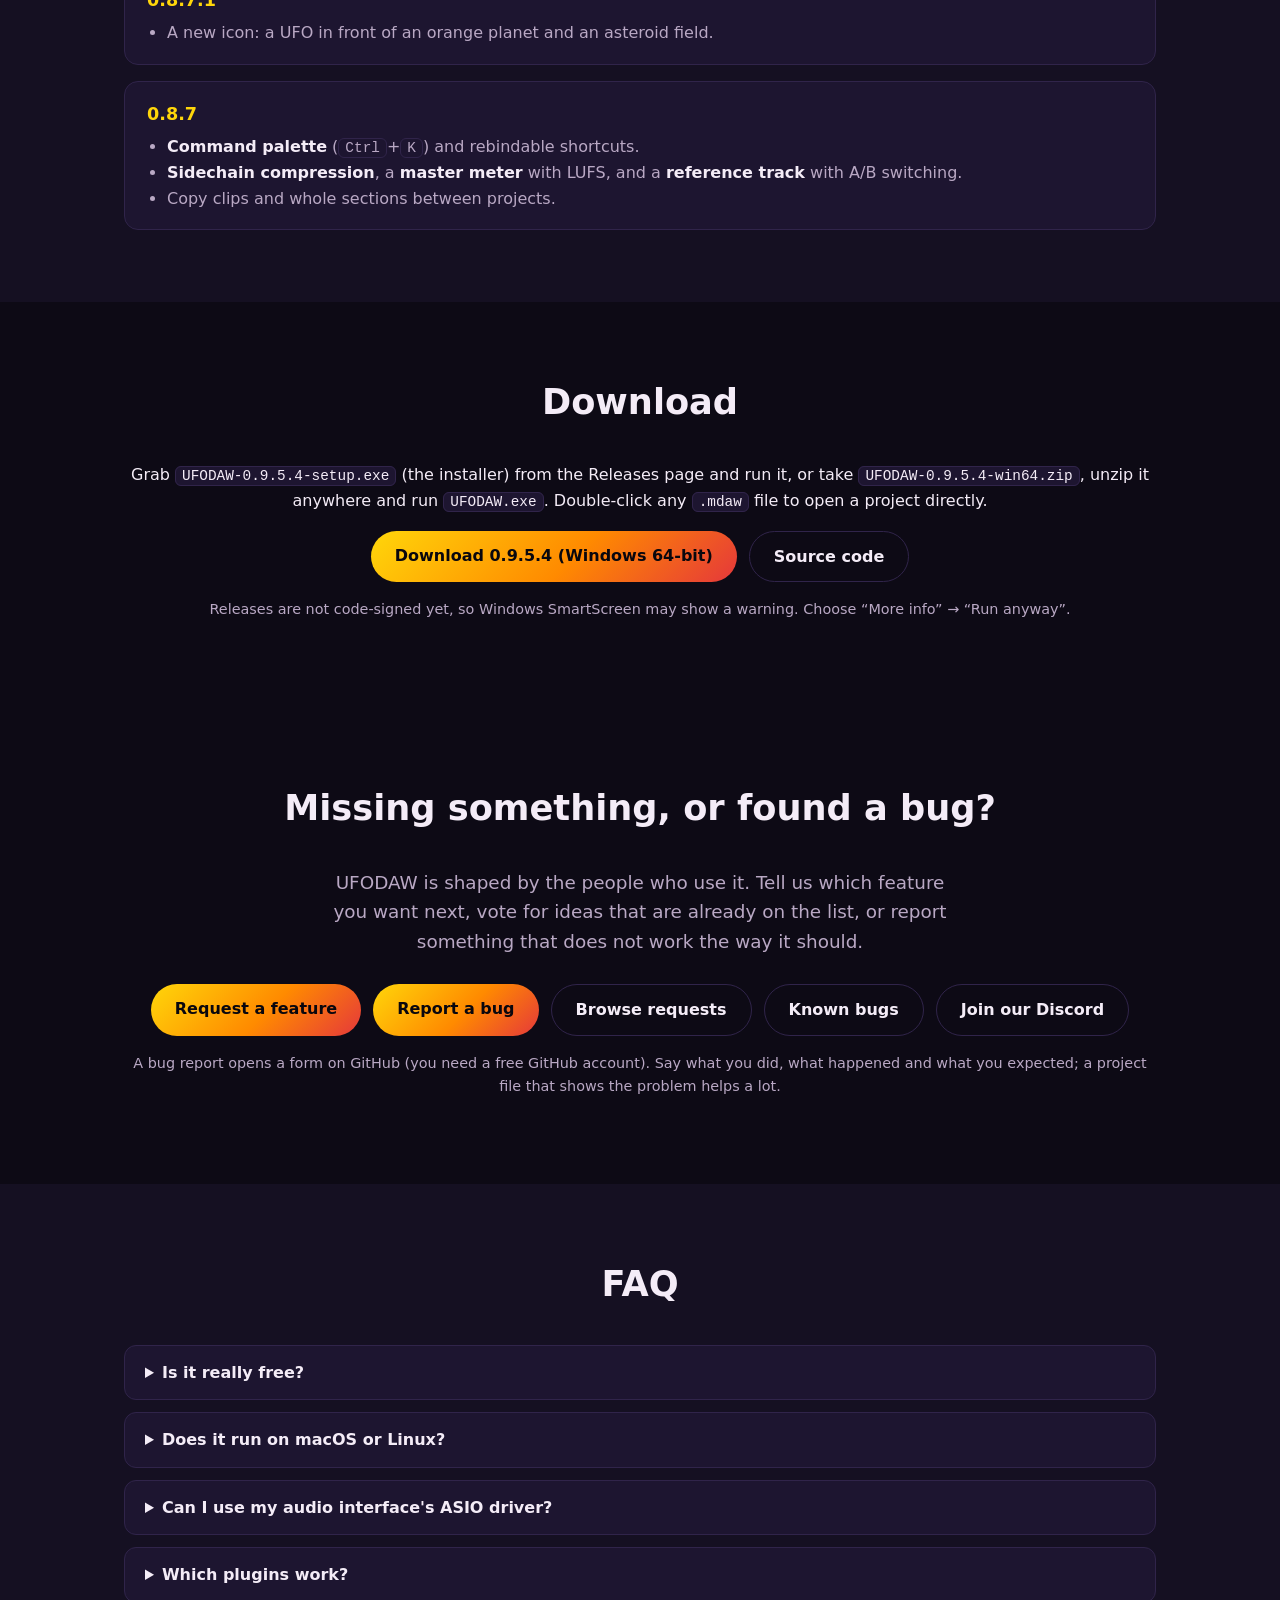
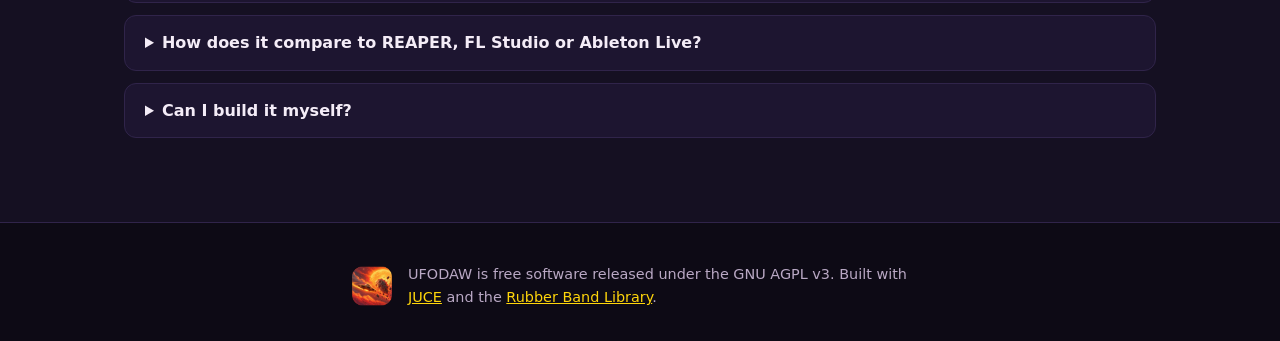
==== commit 2b84bd1b: "UFODAW 0.9.5.4: the timeline snaps to the grid (Alt: free) Co-Authored-By: Claude Sonnet 5.5 <norepl" ====
--- a/docs/index.html
+++ b/docs/index.html
@@ -15,7 +15,7 @@
 <meta property="og:image" content="https://ufodaw.eu/icon.png">
 <meta name="twitter:card" content="summary">
 <script type="application/ld+json">
-{"@context":"https://schema.org","@type":"SoftwareApplication","name":"UFODAW","applicationCategory":"MultimediaApplication","applicationSubCategory":"Digital audio workstation","operatingSystem":"Windows","softwareVersion":"0.9.5.3","license":"https://www.gnu.org/licenses/agpl-3.0.html","url":"https://ufodaw.eu/","image":"https://ufodaw.eu/icon.png","downloadUrl":"https://github.com/Thulehunter/ufodaw/releases/latest","offers":{"@type":"Offer","price":"0","priceCurrency":"EUR"}}
+{"@context":"https://schema.org","@type":"SoftwareApplication","name":"UFODAW","applicationCategory":"MultimediaApplication","applicationSubCategory":"Digital audio workstation","operatingSystem":"Windows","softwareVersion":"0.9.5.4","license":"https://www.gnu.org/licenses/agpl-3.0.html","url":"https://ufodaw.eu/","image":"https://ufodaw.eu/icon.png","downloadUrl":"https://github.com/Thulehunter/ufodaw/releases/latest","offers":{"@type":"Offer","price":"0","priceCurrency":"EUR"}}
 </script>
 <script type="application/ld+json">
 {"@context":"https://schema.org","@type":"VideoObject","name":"UFODAW demo: record, arrange and mix","description":"A two-minute tour of UFODAW, a free digital audio workstation for Windows: piano roll, EQ and effects chain, track groups, freeze and the loudness meter.","thumbnailUrl":"https://ufodaw.eu/ufodaw-demo-poster.jpg","contentUrl":"https://ufodaw.eu/ufodaw-demo.mp4","uploadDate":"2026-10-19","duration":"PT2M19S"}
@@ -48,7 +48,7 @@
       <a class="btn primary" href="#download">Download for Windows</a>
       <a class="btn" href="#features">See what it does</a>
     </div>
-    <p class="meta">Version 0.9.5.3 · Free &amp; open source · AGPLv3 · Windows 64-bit · installer, no admin rights needed</p>
+    <p class="meta">Version 0.9.5.4 · Free &amp; open source · AGPLv3 · Windows 64-bit · installer, no admin rights needed</p>
   </section>
 
   <section class="strip" aria-label="Highlights">
@@ -208,7 +208,9 @@
   <section id="new" class="alt">
     <h2>What's new</h2>
     <div class="log">
-      <div><h3>0.9.5.3 <small>latest</small></h3><ul>
+      <div><h3>0.9.5.4 <small>latest</small></h3><ul>
+        <li><b>The timeline snaps:</b> a click or drag on the ruler (or on an empty spot of a track) puts the playhead on the nearest bar, beat or subdivision line, in every time signature, and the grid gets finer as you zoom in. Hold <kbd>Alt</kbd>, or switch <i>Snap</i> off, to move it freely. Dragging out the loop or punch region with the right button can be free with <kbd>Alt</kbd> as well.</li></ul></div>
+      <div><h3>0.9.5.3</h3><ul>
         <li><b>The MIDI inputs are listed:</b> <i>Audio and MIDI settings</i> shows an <i>Active MIDI inputs</i> list with every MIDI device that Windows offers, so you can see whether your keyboard, drum module or interface is there. The program switches all of them on by itself; a device that is not in the list is not offered by Windows (check its driver).</li></ul></div>
       <div><h3>0.9.5.2</h3><ul>
         <li><b>Big instruments scan correctly:</b> the plugin scan waited 30 seconds for each plugin; instruments that load a sound library while they are scanned, such as EZdrummer 3, were marked as failed ("Deactivated after failing to initialise correctly"). The scan now waits up to three minutes.</li>
@@ -306,10 +308,10 @@
 
   <section id="download">
     <h2>Download</h2>
-    <p class="center">Grab <code>UFODAW-0.9.5.3-setup.exe</code> (the installer) from the Releases page and run it, or take <code>UFODAW-0.9.5.3-win64.zip</code>, unzip it anywhere and run <code>UFODAW.exe</code>. Double-click any <code>.mdaw</code> file to open a project directly.</p>
+    <p class="center">Grab <code>UFODAW-0.9.5.4-setup.exe</code> (the installer) from the Releases page and run it, or take <code>UFODAW-0.9.5.4-win64.zip</code>, unzip it anywhere and run <code>UFODAW.exe</code>. Double-click any <code>.mdaw</code> file to open a project directly.</p>
     <div class="cta center">
       <!-- TODO: replace # with your GitHub Releases URL -->
-      <a class="btn primary" href="#" id="dl">Download 0.9.5.3 (Windows 64-bit)</a>
+      <a class="btn primary" href="#" id="dl">Download 0.9.5.4 (Windows 64-bit)</a>
       <a class="btn" href="#" id="src">Source code</a>
     </div>
     <p class="meta center">Releases are not code-signed yet, so Windows SmartScreen may show a warning. Choose “More info” → “Run anyway”.</p>
@@ -355,7 +357,7 @@
     document.getElementById("fr-nav").href = fr;
     document.getElementById("fr-nav").target = "_blank";
     document.getElementById("fr-list").href = REPO + "/issues?q=label%3Aenhancement";
-    var VERSION = "0.9.5.3";   // (update with every release)
+    var VERSION = "0.9.5.4";   // (update with every release)
     var body = "**What happened?**\n\n\n**What did you expect?**\n\n\n**How can it be repeated?**\n1. \n2. \n3. \n\n**Version:** UFODAW " + VERSION + "\n**Windows version:**\n**Audio device and driver (ASIO / WASAPI):**\n**Plugins involved (name, maker):**\n";
     var bug = REPO + "/issues/new?labels=bug&title=" + encodeURIComponent("Bug: ") + "&body=" + encodeURIComponent(body);
     document.getElementById("bug").href = bug;
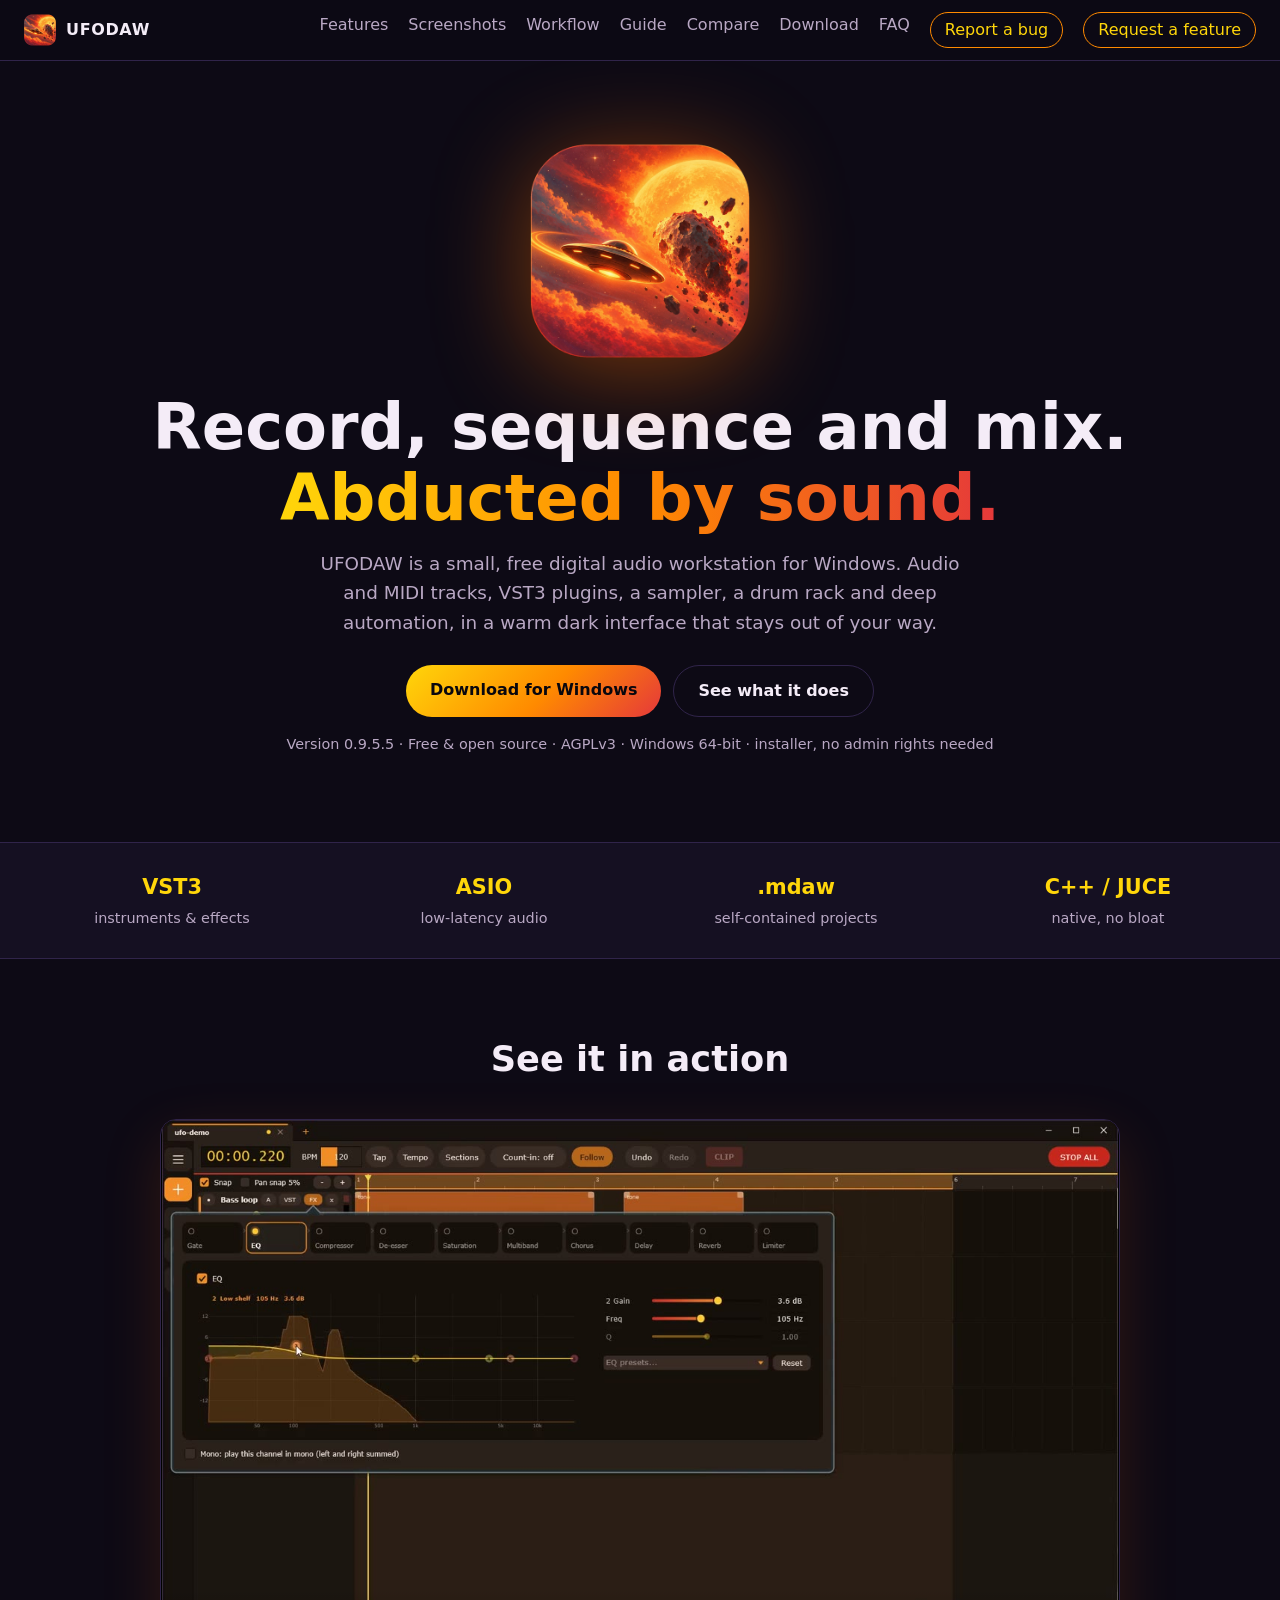
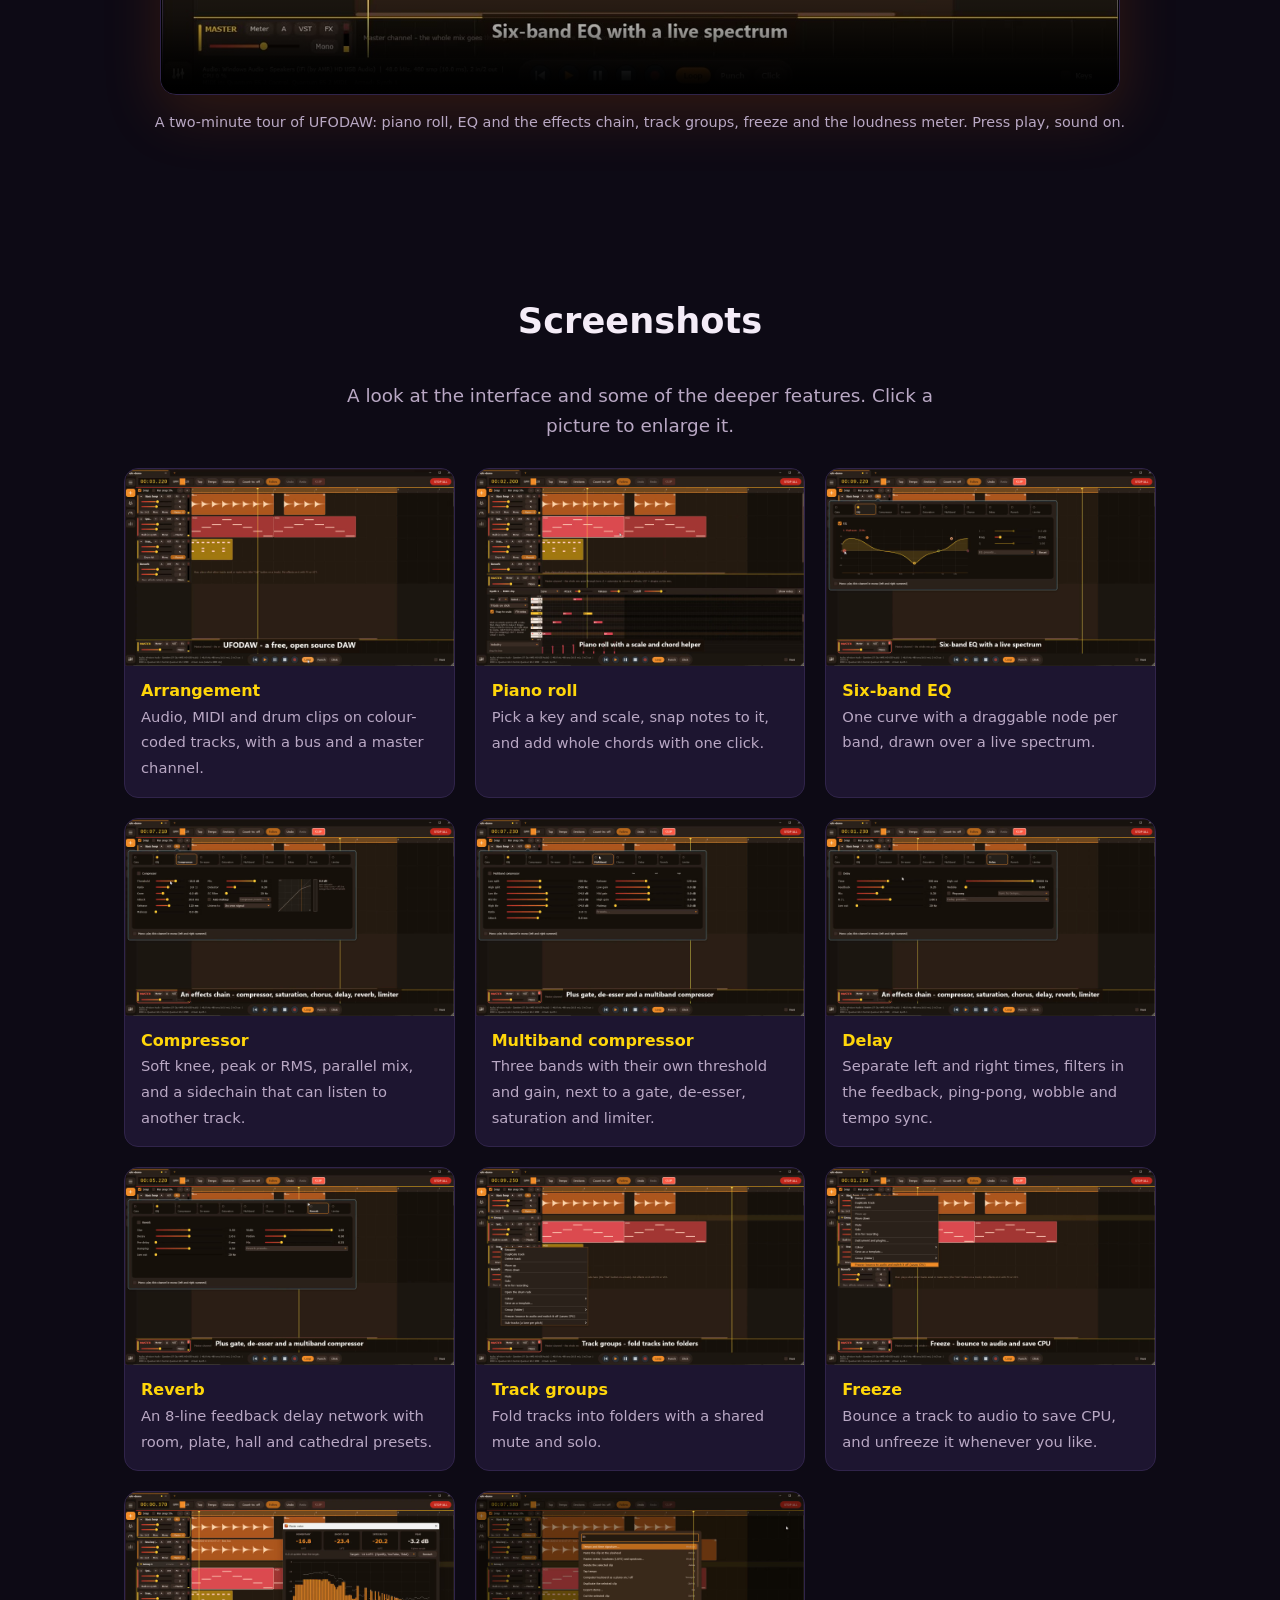
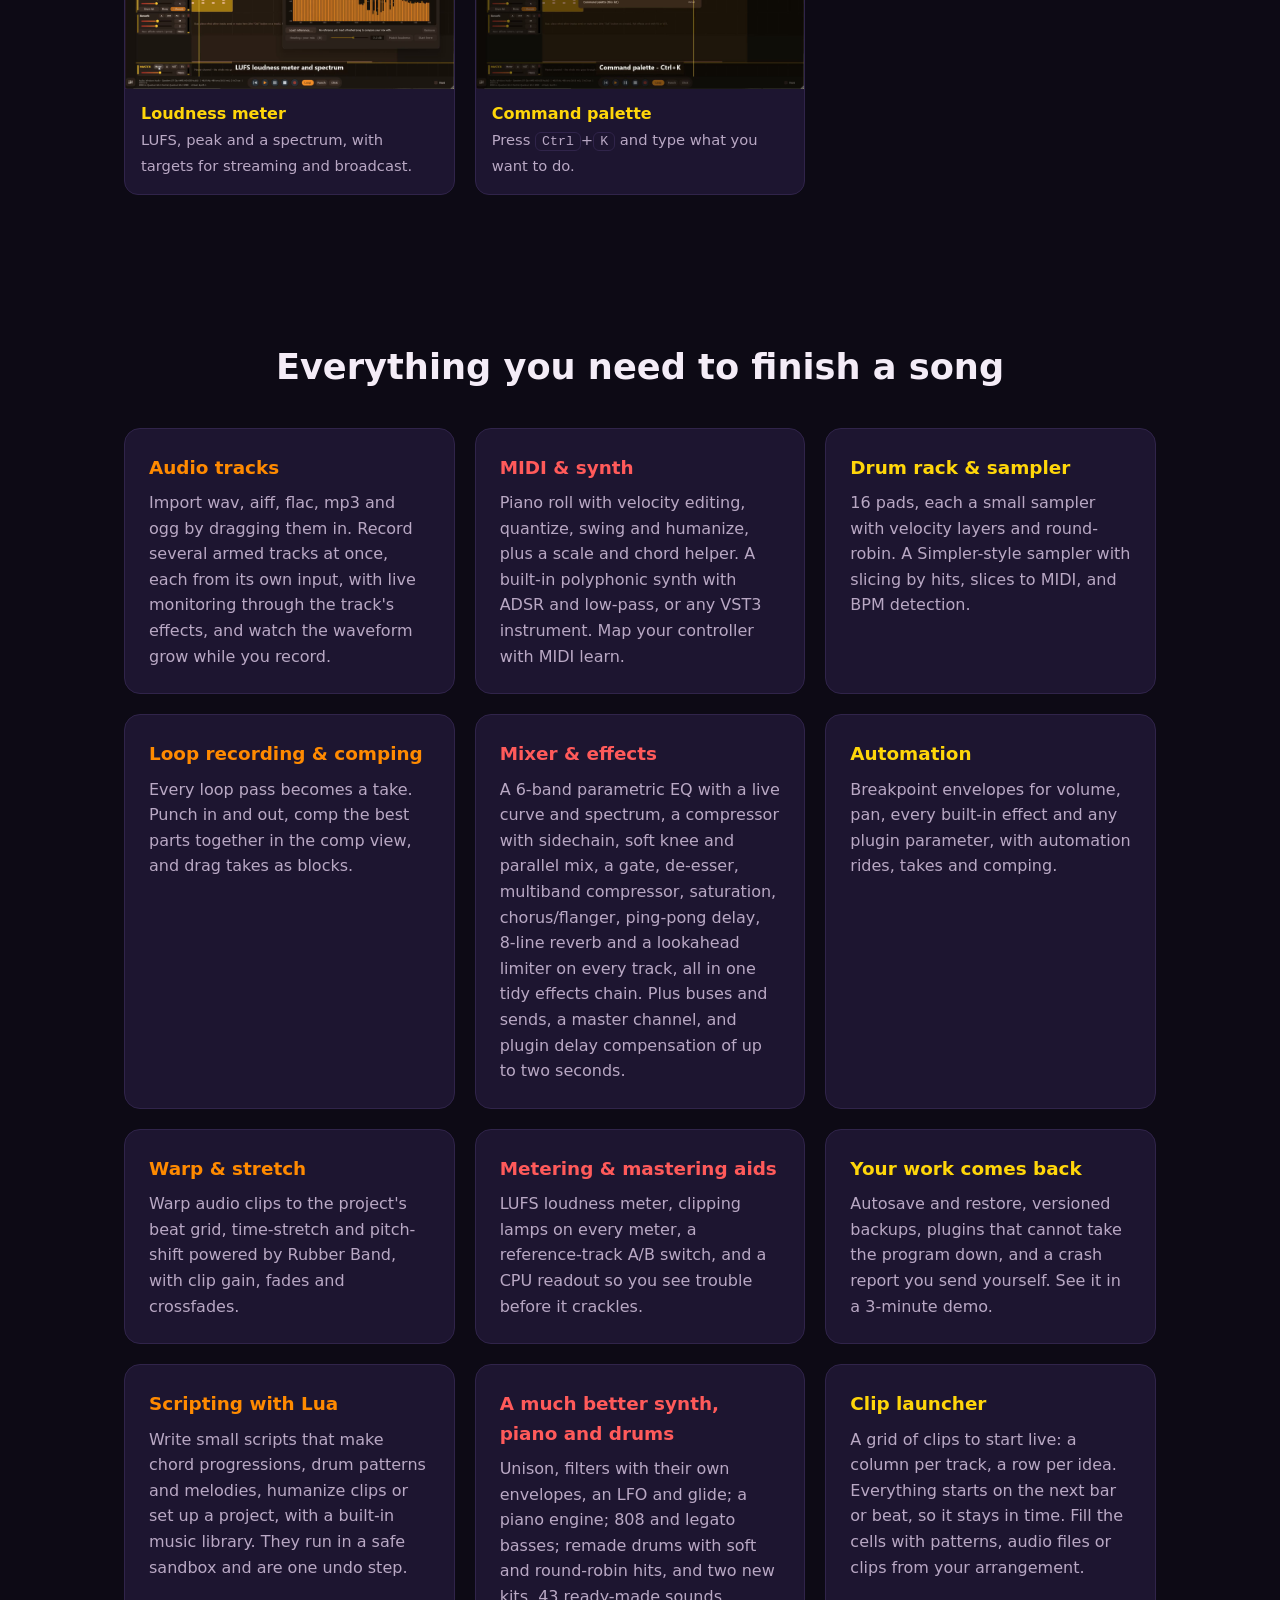
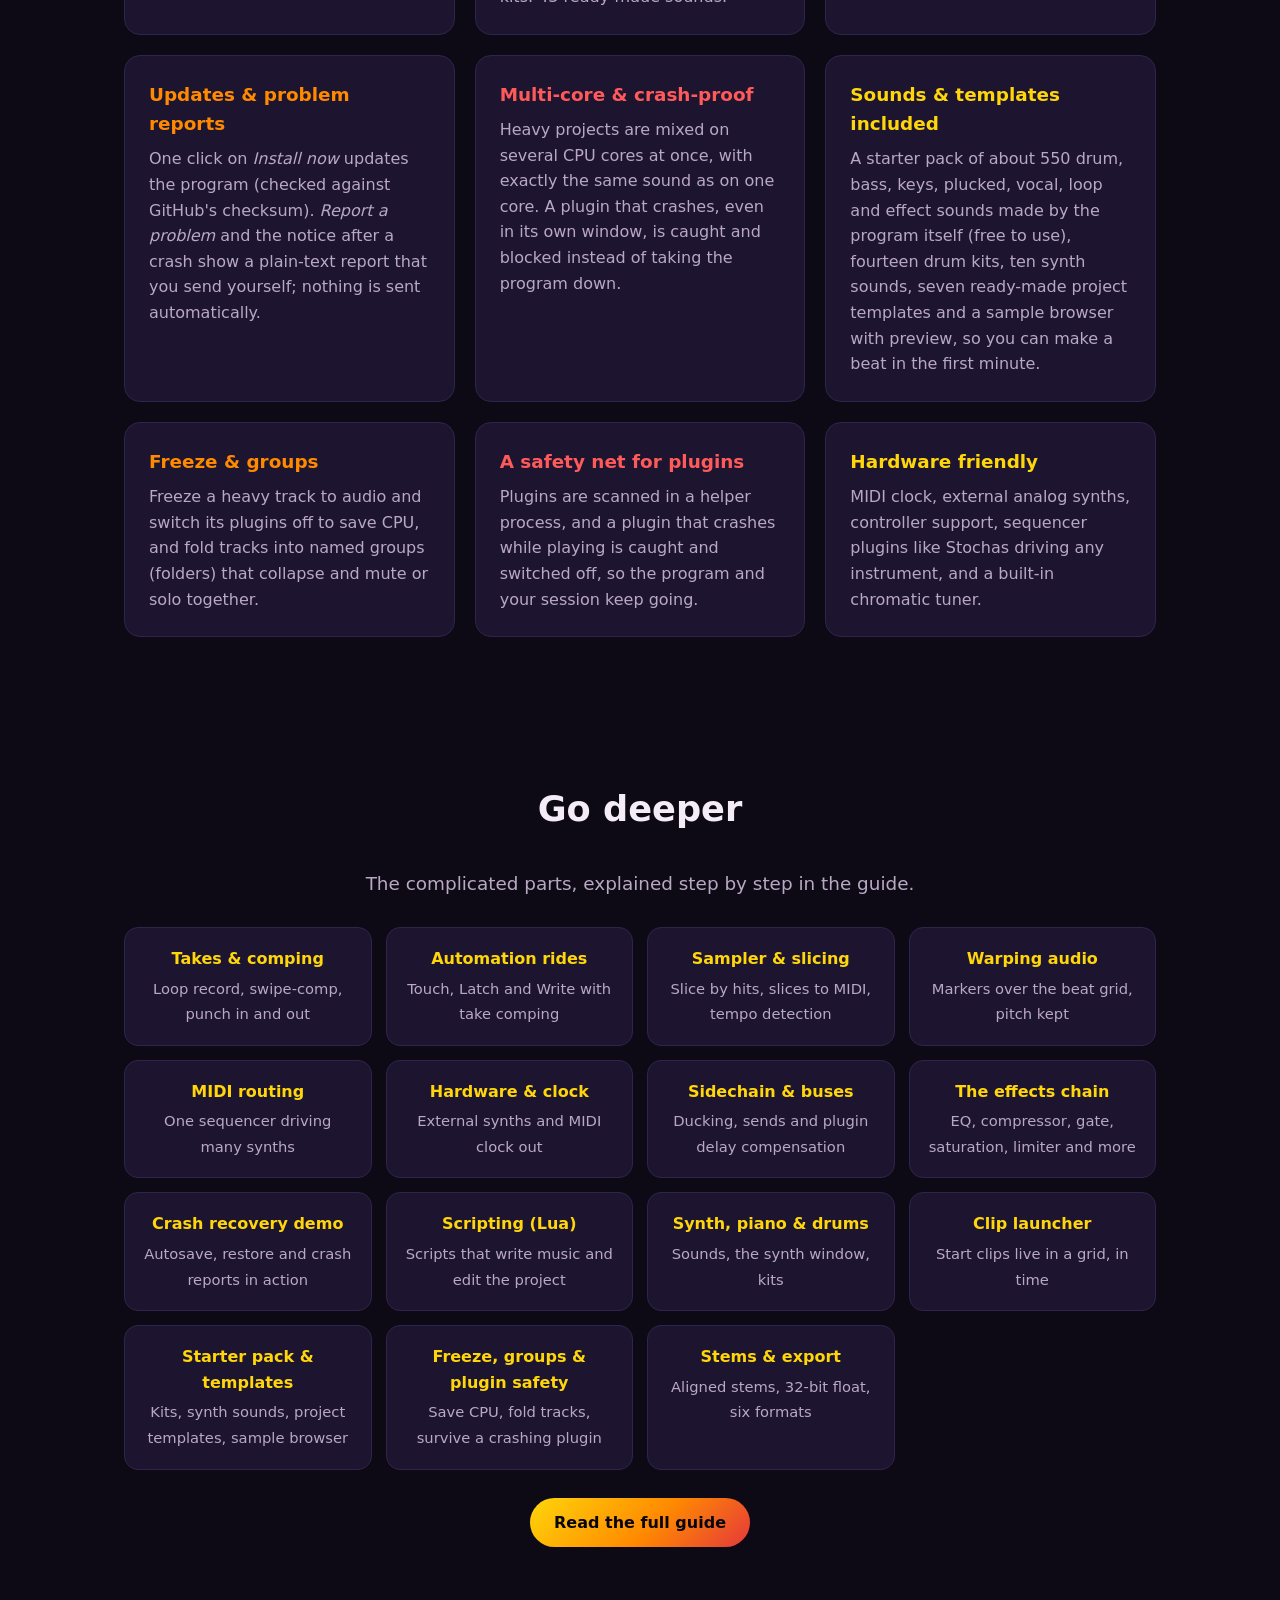
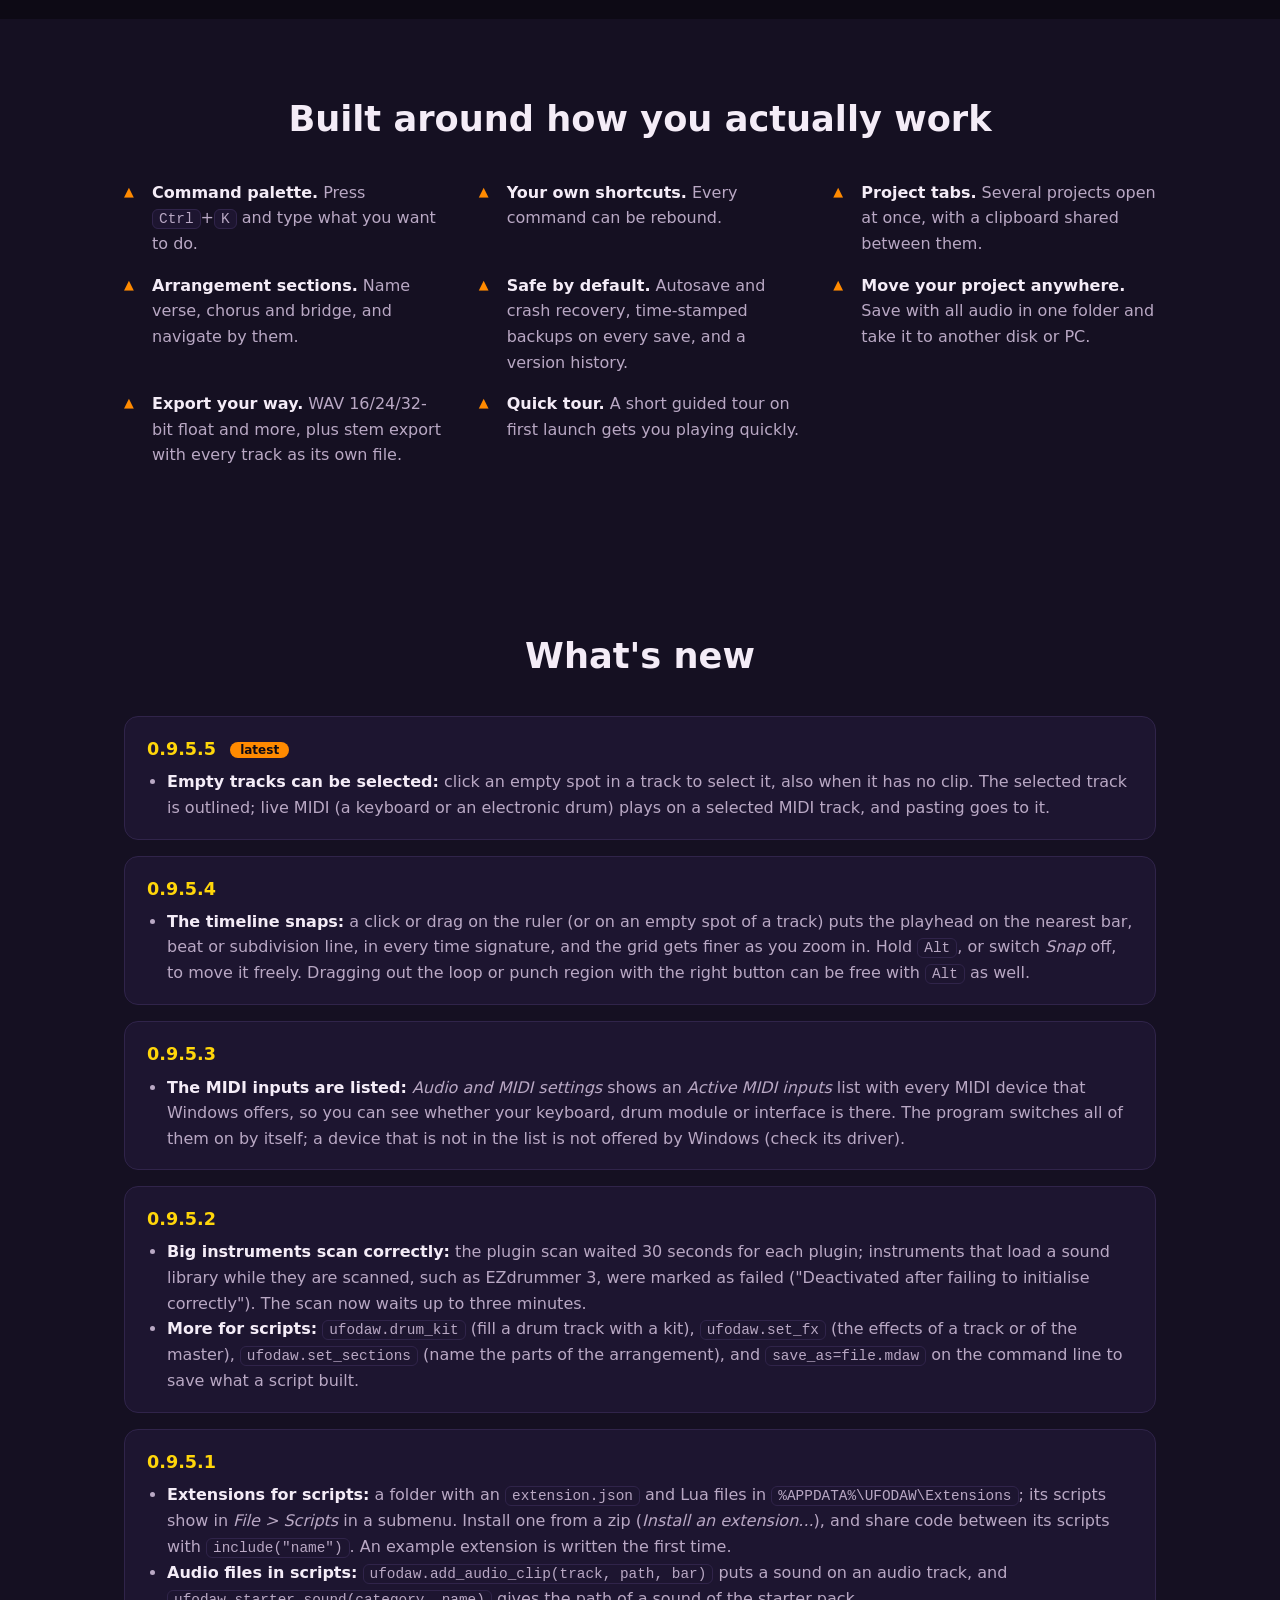
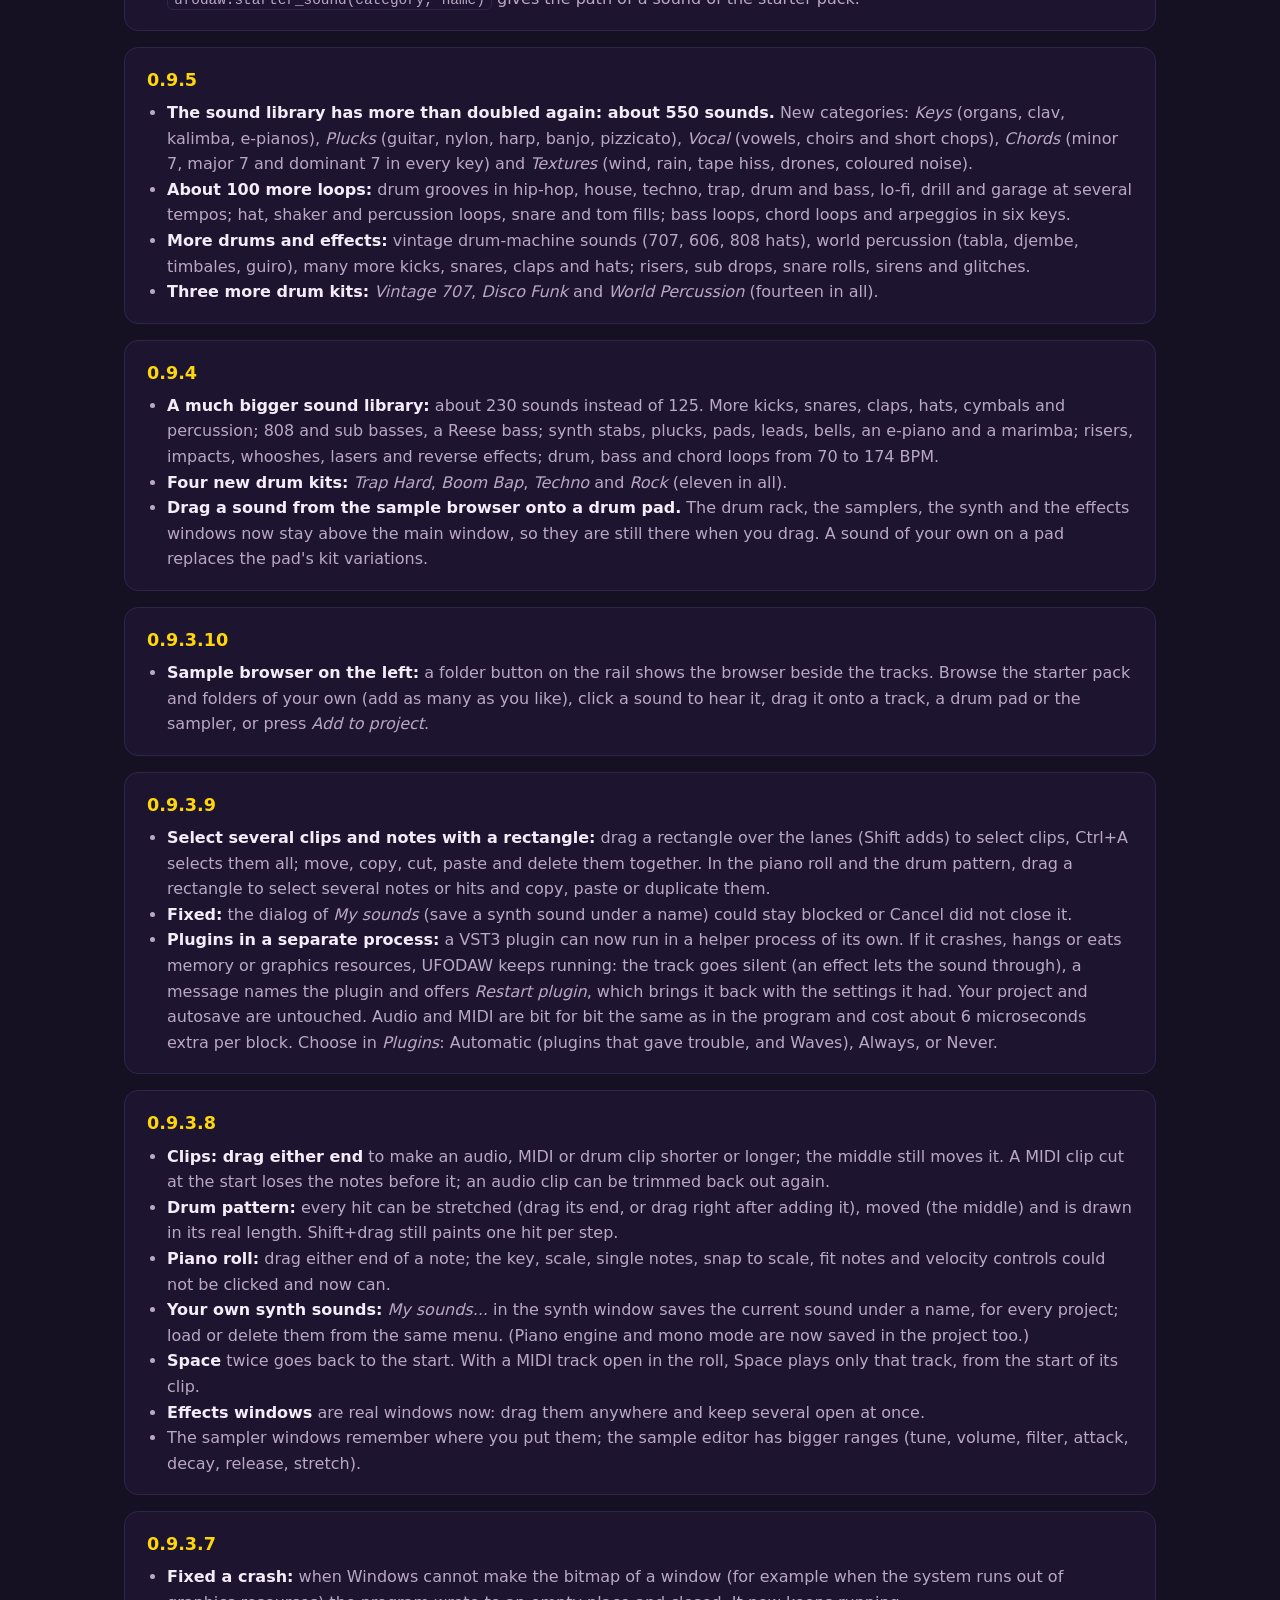
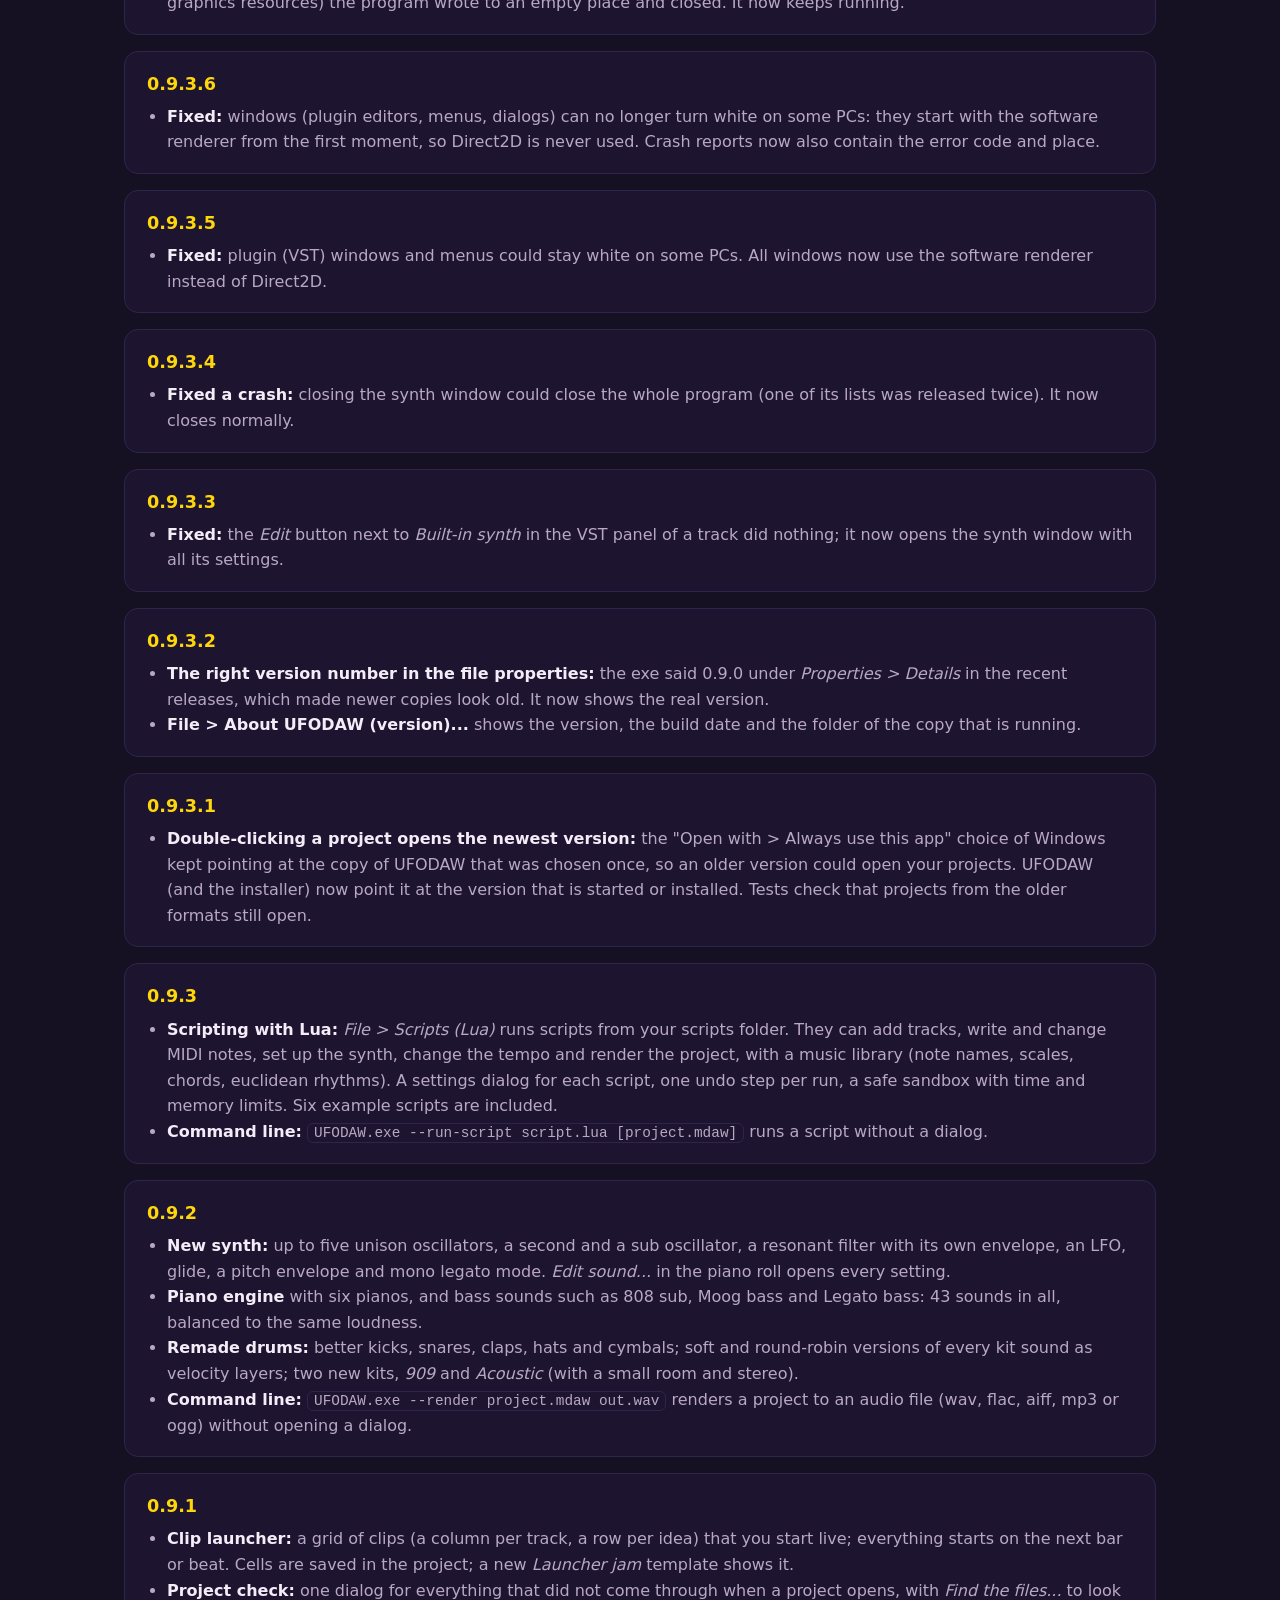
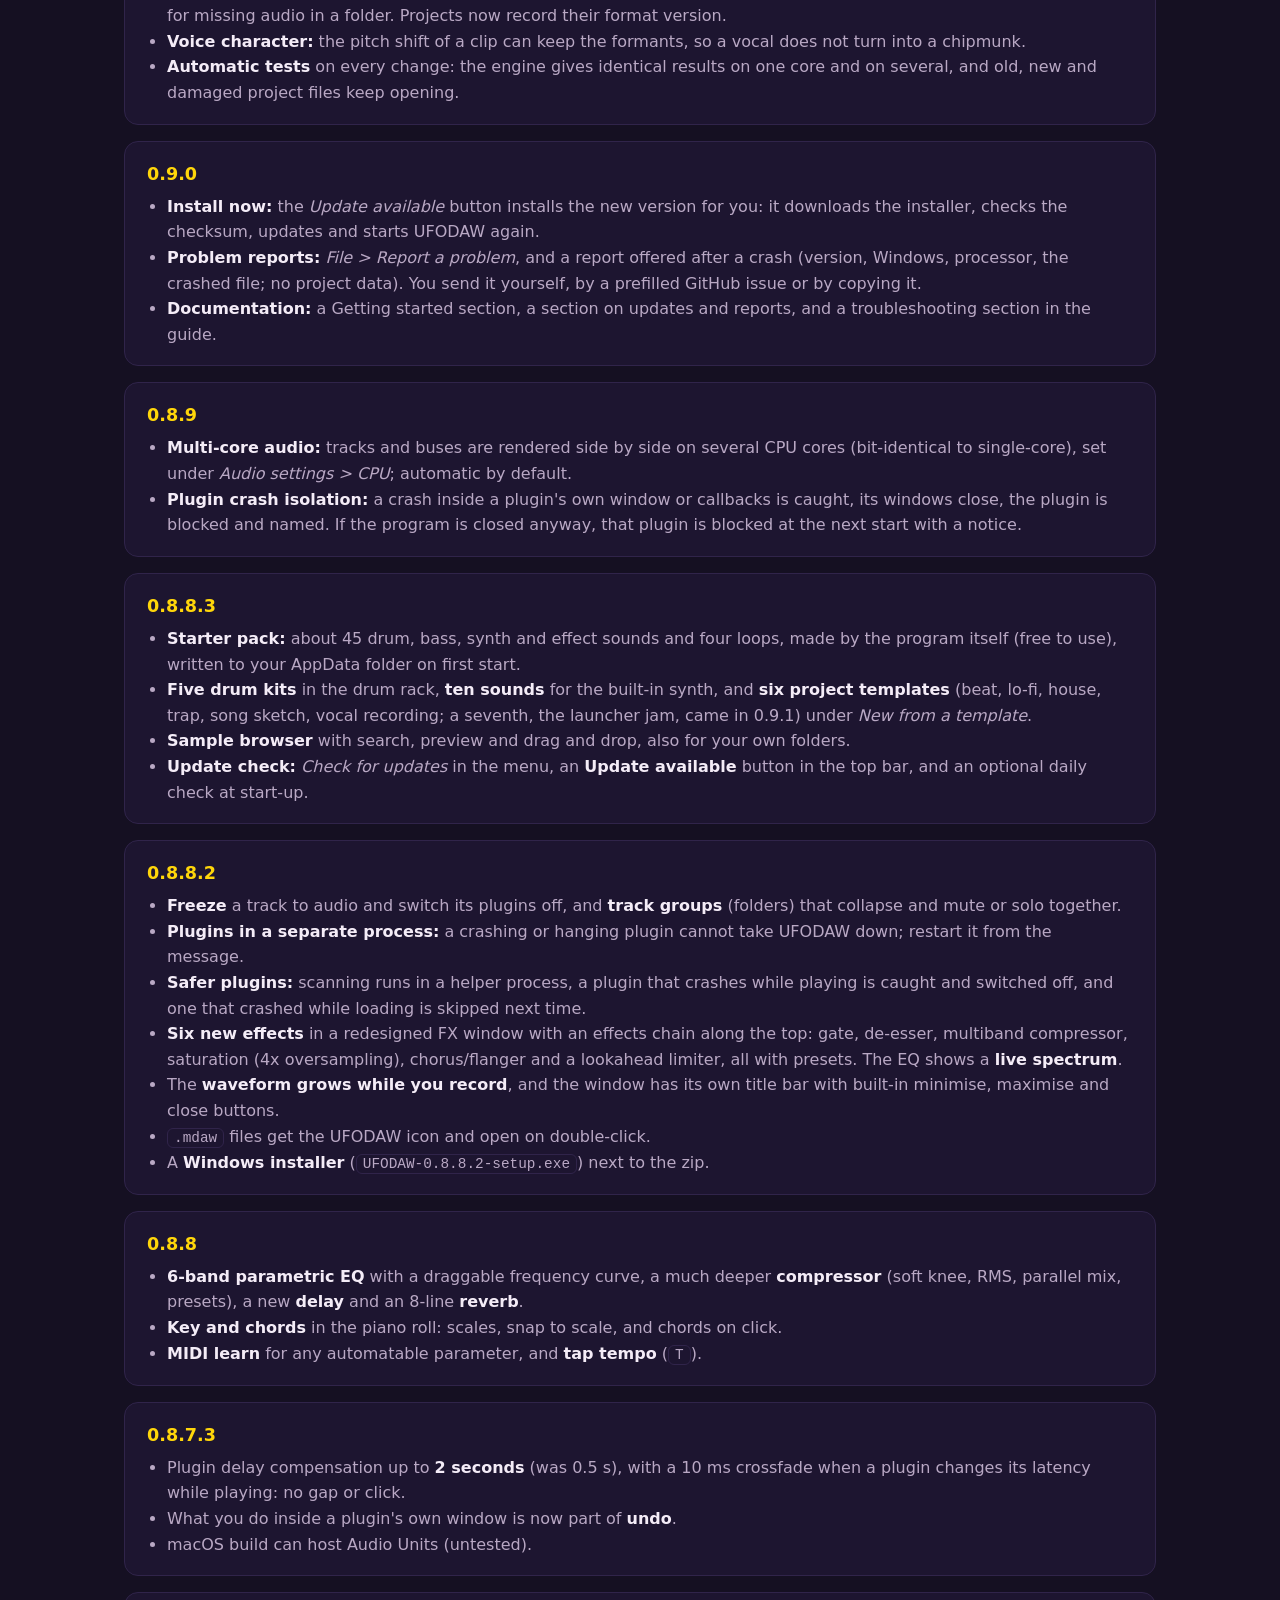
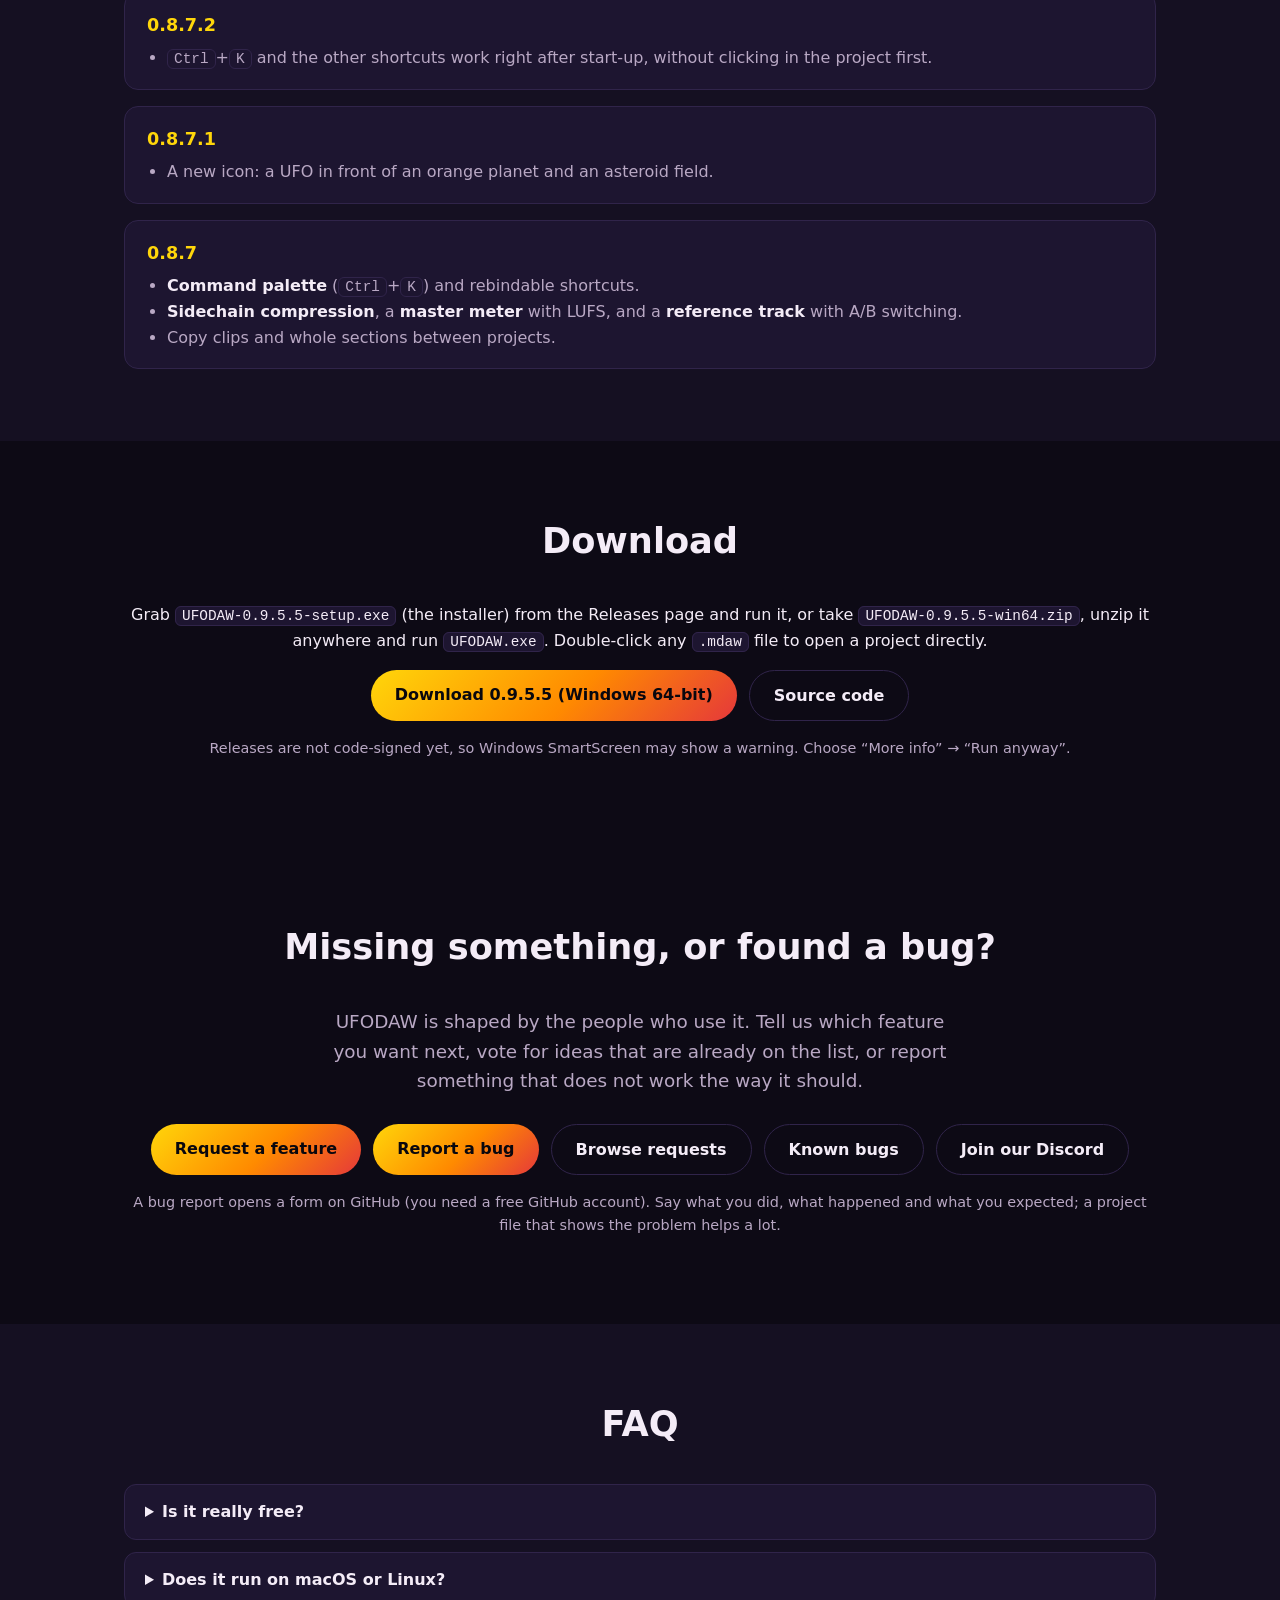
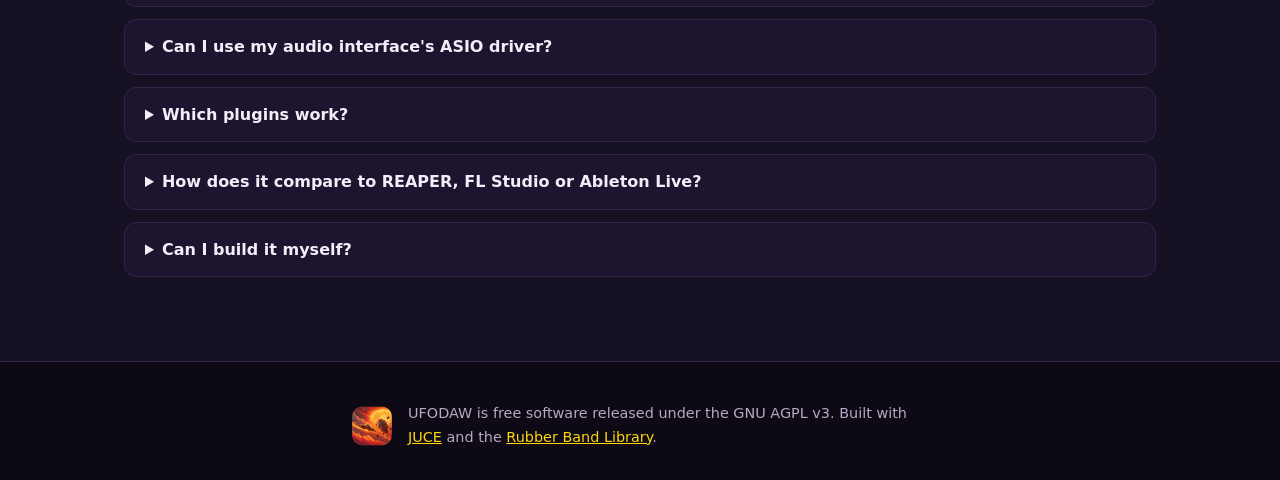
==== commit fa980f2e: "UFODAW 0.9.5.5: empty tracks can be selected Co-Authored-By: Claude Sonnet 5.5 <noreply@anthropic.co" ====
--- a/docs/index.html
+++ b/docs/index.html
@@ -15,7 +15,7 @@
 <meta property="og:image" content="https://ufodaw.eu/icon.png">
 <meta name="twitter:card" content="summary">
 <script type="application/ld+json">
-{"@context":"https://schema.org","@type":"SoftwareApplication","name":"UFODAW","applicationCategory":"MultimediaApplication","applicationSubCategory":"Digital audio workstation","operatingSystem":"Windows","softwareVersion":"0.9.5.4","license":"https://www.gnu.org/licenses/agpl-3.0.html","url":"https://ufodaw.eu/","image":"https://ufodaw.eu/icon.png","downloadUrl":"https://github.com/Thulehunter/ufodaw/releases/latest","offers":{"@type":"Offer","price":"0","priceCurrency":"EUR"}}
+{"@context":"https://schema.org","@type":"SoftwareApplication","name":"UFODAW","applicationCategory":"MultimediaApplication","applicationSubCategory":"Digital audio workstation","operatingSystem":"Windows","softwareVersion":"0.9.5.5","license":"https://www.gnu.org/licenses/agpl-3.0.html","url":"https://ufodaw.eu/","image":"https://ufodaw.eu/icon.png","downloadUrl":"https://github.com/Thulehunter/ufodaw/releases/latest","offers":{"@type":"Offer","price":"0","priceCurrency":"EUR"}}
 </script>
 <script type="application/ld+json">
 {"@context":"https://schema.org","@type":"VideoObject","name":"UFODAW demo: record, arrange and mix","description":"A two-minute tour of UFODAW, a free digital audio workstation for Windows: piano roll, EQ and effects chain, track groups, freeze and the loudness meter.","thumbnailUrl":"https://ufodaw.eu/ufodaw-demo-poster.jpg","contentUrl":"https://ufodaw.eu/ufodaw-demo.mp4","uploadDate":"2026-10-19","duration":"PT2M19S"}
@@ -48,7 +48,7 @@
       <a class="btn primary" href="#download">Download for Windows</a>
       <a class="btn" href="#features">See what it does</a>
     </div>
-    <p class="meta">Version 0.9.5.4 · Free &amp; open source · AGPLv3 · Windows 64-bit · installer, no admin rights needed</p>
+    <p class="meta">Version 0.9.5.5 · Free &amp; open source · AGPLv3 · Windows 64-bit · installer, no admin rights needed</p>
   </section>
 
   <section class="strip" aria-label="Highlights">
@@ -208,7 +208,9 @@
   <section id="new" class="alt">
     <h2>What's new</h2>
     <div class="log">
-      <div><h3>0.9.5.4 <small>latest</small></h3><ul>
+      <div><h3>0.9.5.5 <small>latest</small></h3><ul>
+        <li><b>Empty tracks can be selected:</b> click an empty spot in a track to select it, also when it has no clip. The selected track is outlined; live MIDI (a keyboard or an electronic drum) plays on a selected MIDI track, and pasting goes to it.</li></ul></div>
+      <div><h3>0.9.5.4</h3><ul>
         <li><b>The timeline snaps:</b> a click or drag on the ruler (or on an empty spot of a track) puts the playhead on the nearest bar, beat or subdivision line, in every time signature, and the grid gets finer as you zoom in. Hold <kbd>Alt</kbd>, or switch <i>Snap</i> off, to move it freely. Dragging out the loop or punch region with the right button can be free with <kbd>Alt</kbd> as well.</li></ul></div>
       <div><h3>0.9.5.3</h3><ul>
         <li><b>The MIDI inputs are listed:</b> <i>Audio and MIDI settings</i> shows an <i>Active MIDI inputs</i> list with every MIDI device that Windows offers, so you can see whether your keyboard, drum module or interface is there. The program switches all of them on by itself; a device that is not in the list is not offered by Windows (check its driver).</li></ul></div>
@@ -308,10 +310,10 @@
 
   <section id="download">
     <h2>Download</h2>
-    <p class="center">Grab <code>UFODAW-0.9.5.4-setup.exe</code> (the installer) from the Releases page and run it, or take <code>UFODAW-0.9.5.4-win64.zip</code>, unzip it anywhere and run <code>UFODAW.exe</code>. Double-click any <code>.mdaw</code> file to open a project directly.</p>
+    <p class="center">Grab <code>UFODAW-0.9.5.5-setup.exe</code> (the installer) from the Releases page and run it, or take <code>UFODAW-0.9.5.5-win64.zip</code>, unzip it anywhere and run <code>UFODAW.exe</code>. Double-click any <code>.mdaw</code> file to open a project directly.</p>
     <div class="cta center">
       <!-- TODO: replace # with your GitHub Releases URL -->
-      <a class="btn primary" href="#" id="dl">Download 0.9.5.4 (Windows 64-bit)</a>
+      <a class="btn primary" href="#" id="dl">Download 0.9.5.5 (Windows 64-bit)</a>
       <a class="btn" href="#" id="src">Source code</a>
     </div>
     <p class="meta center">Releases are not code-signed yet, so Windows SmartScreen may show a warning. Choose “More info” → “Run anyway”.</p>
@@ -357,7 +359,7 @@
     document.getElementById("fr-nav").href = fr;
     document.getElementById("fr-nav").target = "_blank";
     document.getElementById("fr-list").href = REPO + "/issues?q=label%3Aenhancement";
-    var VERSION = "0.9.5.4";   // (update with every release)
+    var VERSION = "0.9.5.5";   // (update with every release)
     var body = "**What happened?**\n\n\n**What did you expect?**\n\n\n**How can it be repeated?**\n1. \n2. \n3. \n\n**Version:** UFODAW " + VERSION + "\n**Windows version:**\n**Audio device and driver (ASIO / WASAPI):**\n**Plugins involved (name, maker):**\n";
     var bug = REPO + "/issues/new?labels=bug&title=" + encodeURIComponent("Bug: ") + "&body=" + encodeURIComponent(body);
     document.getElementById("bug").href = bug;
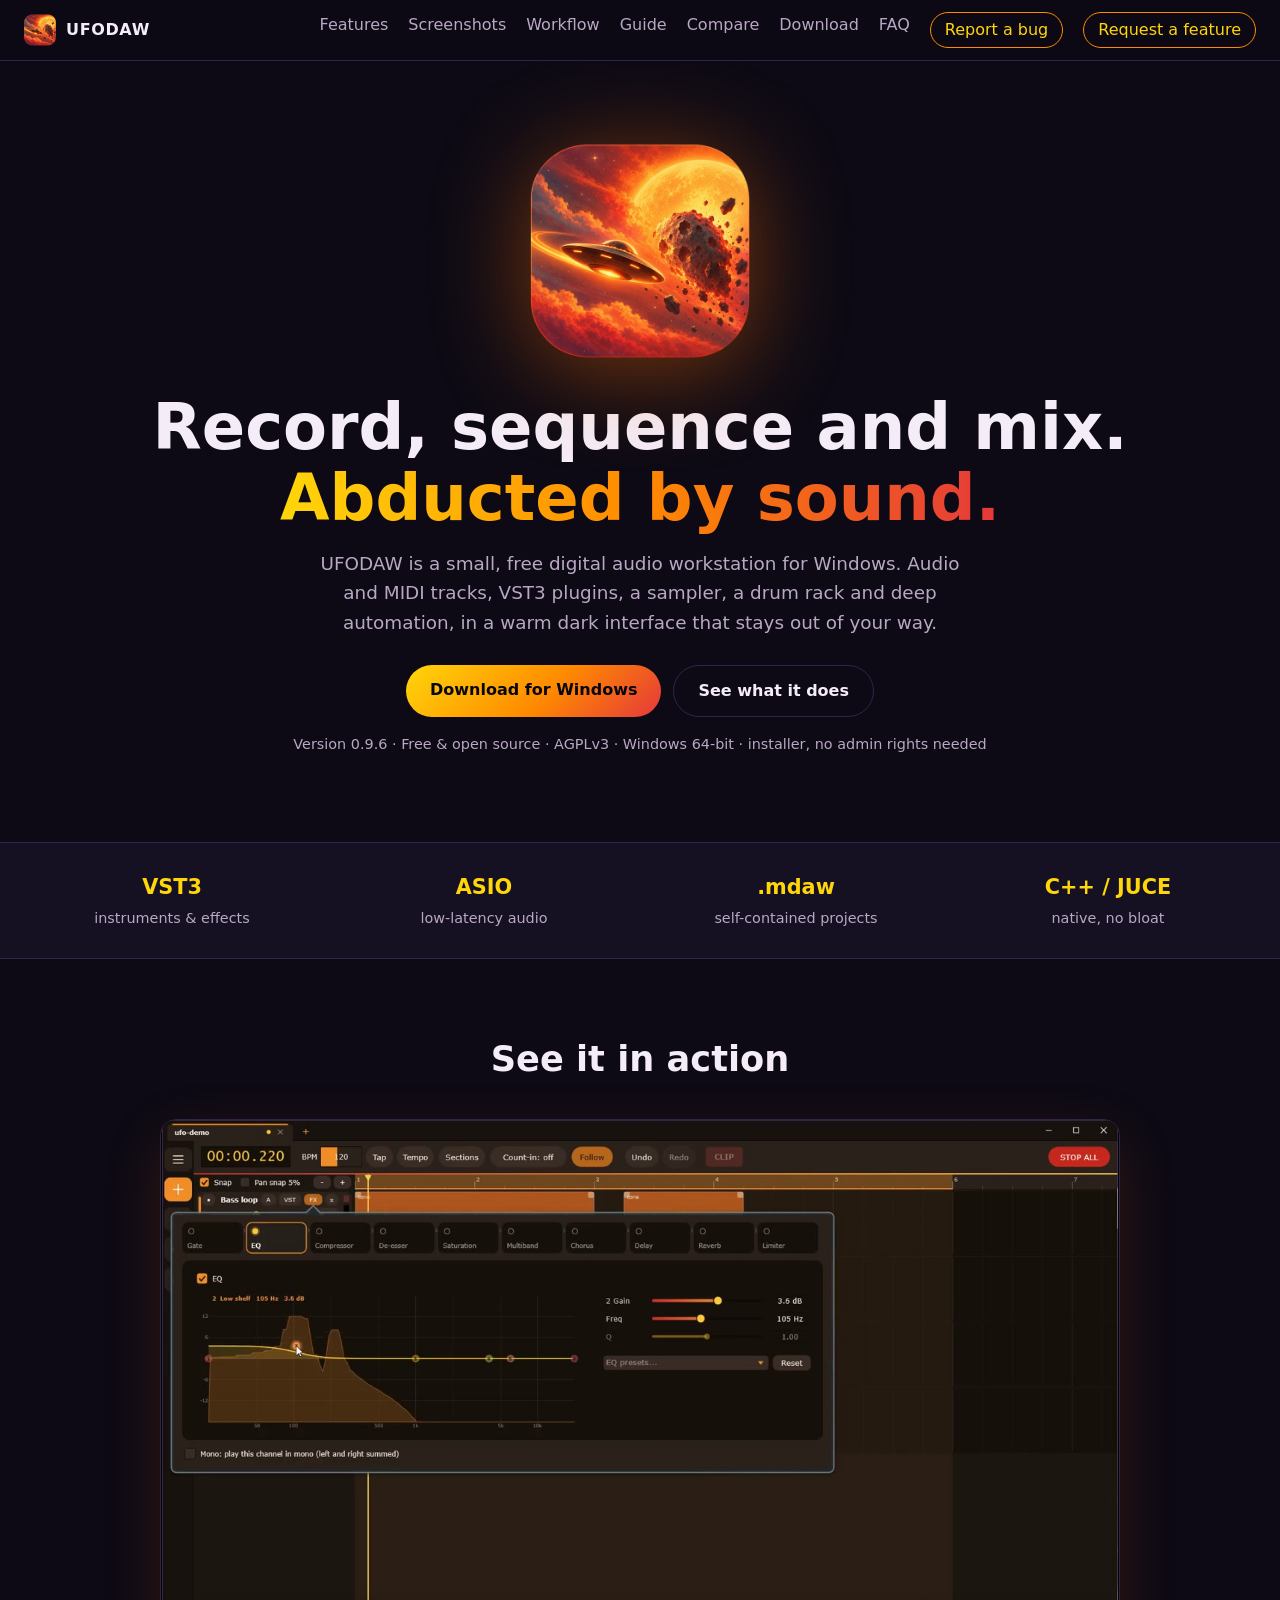
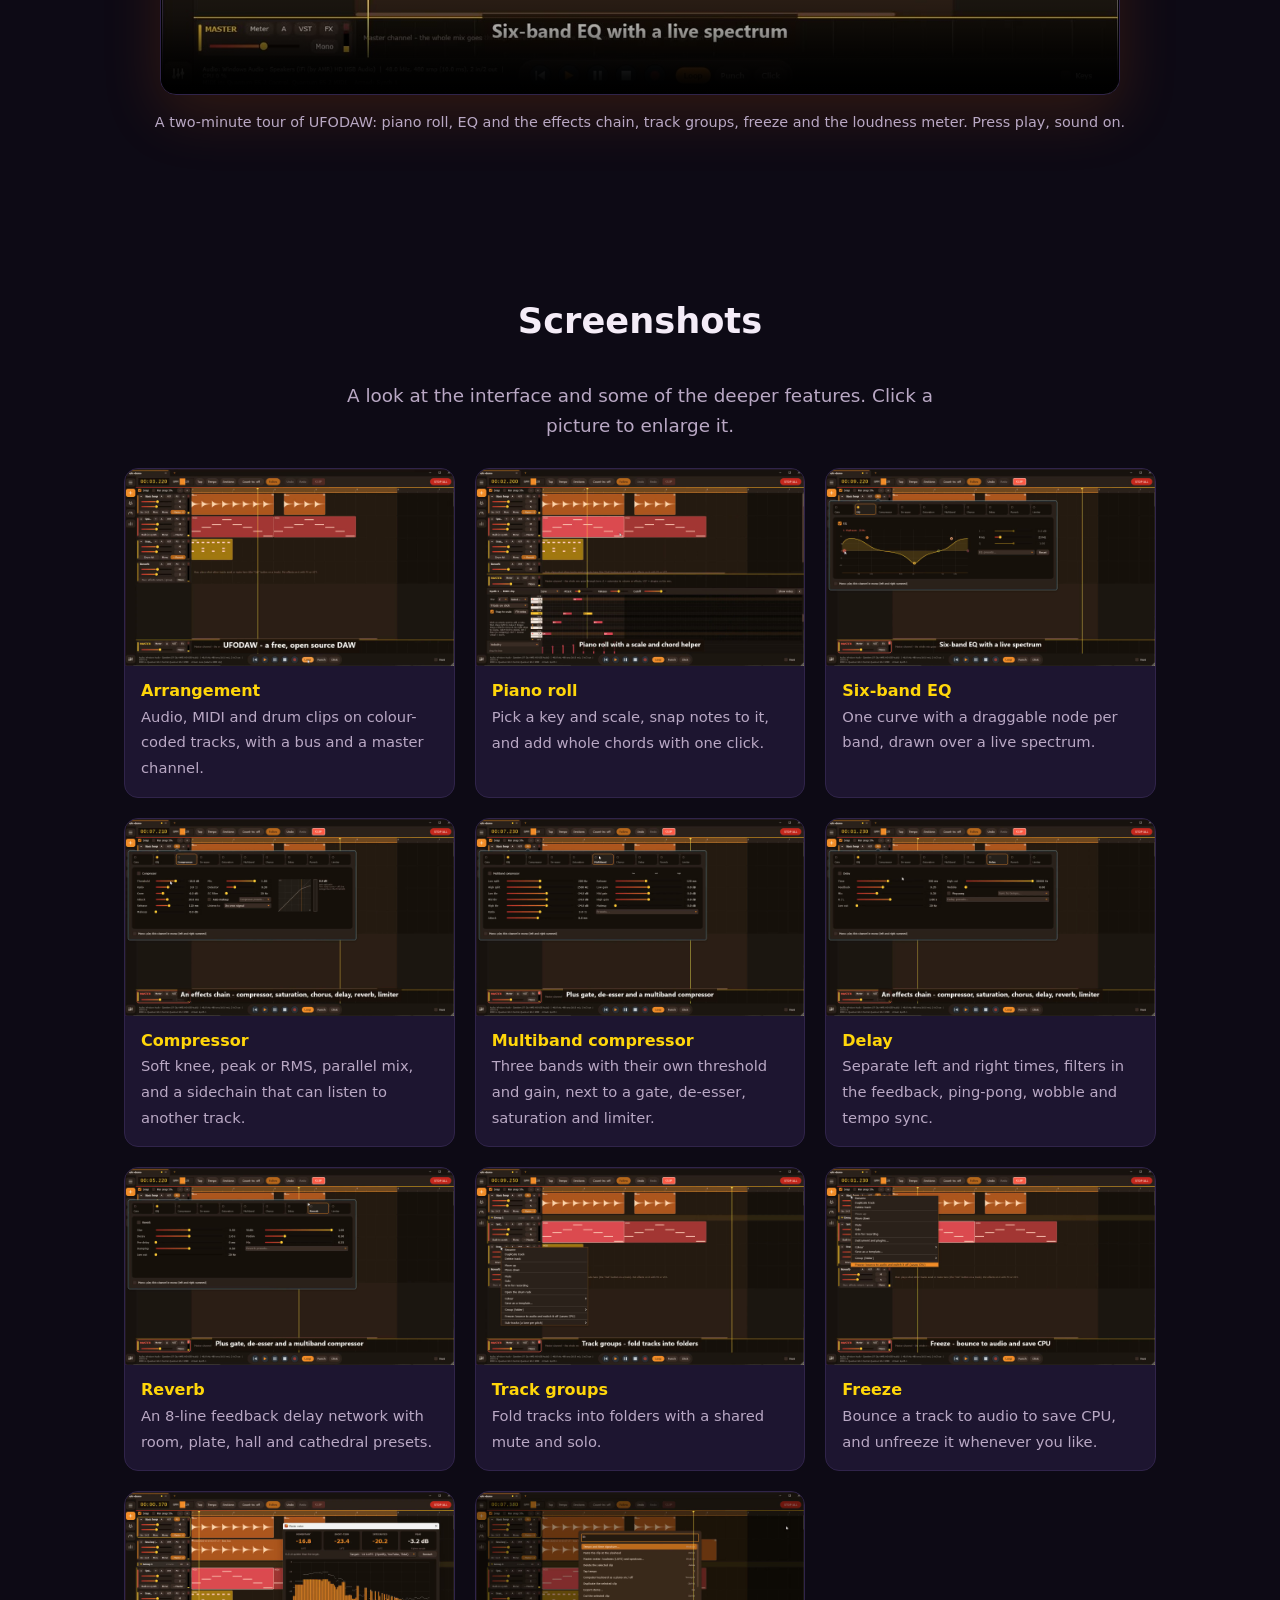
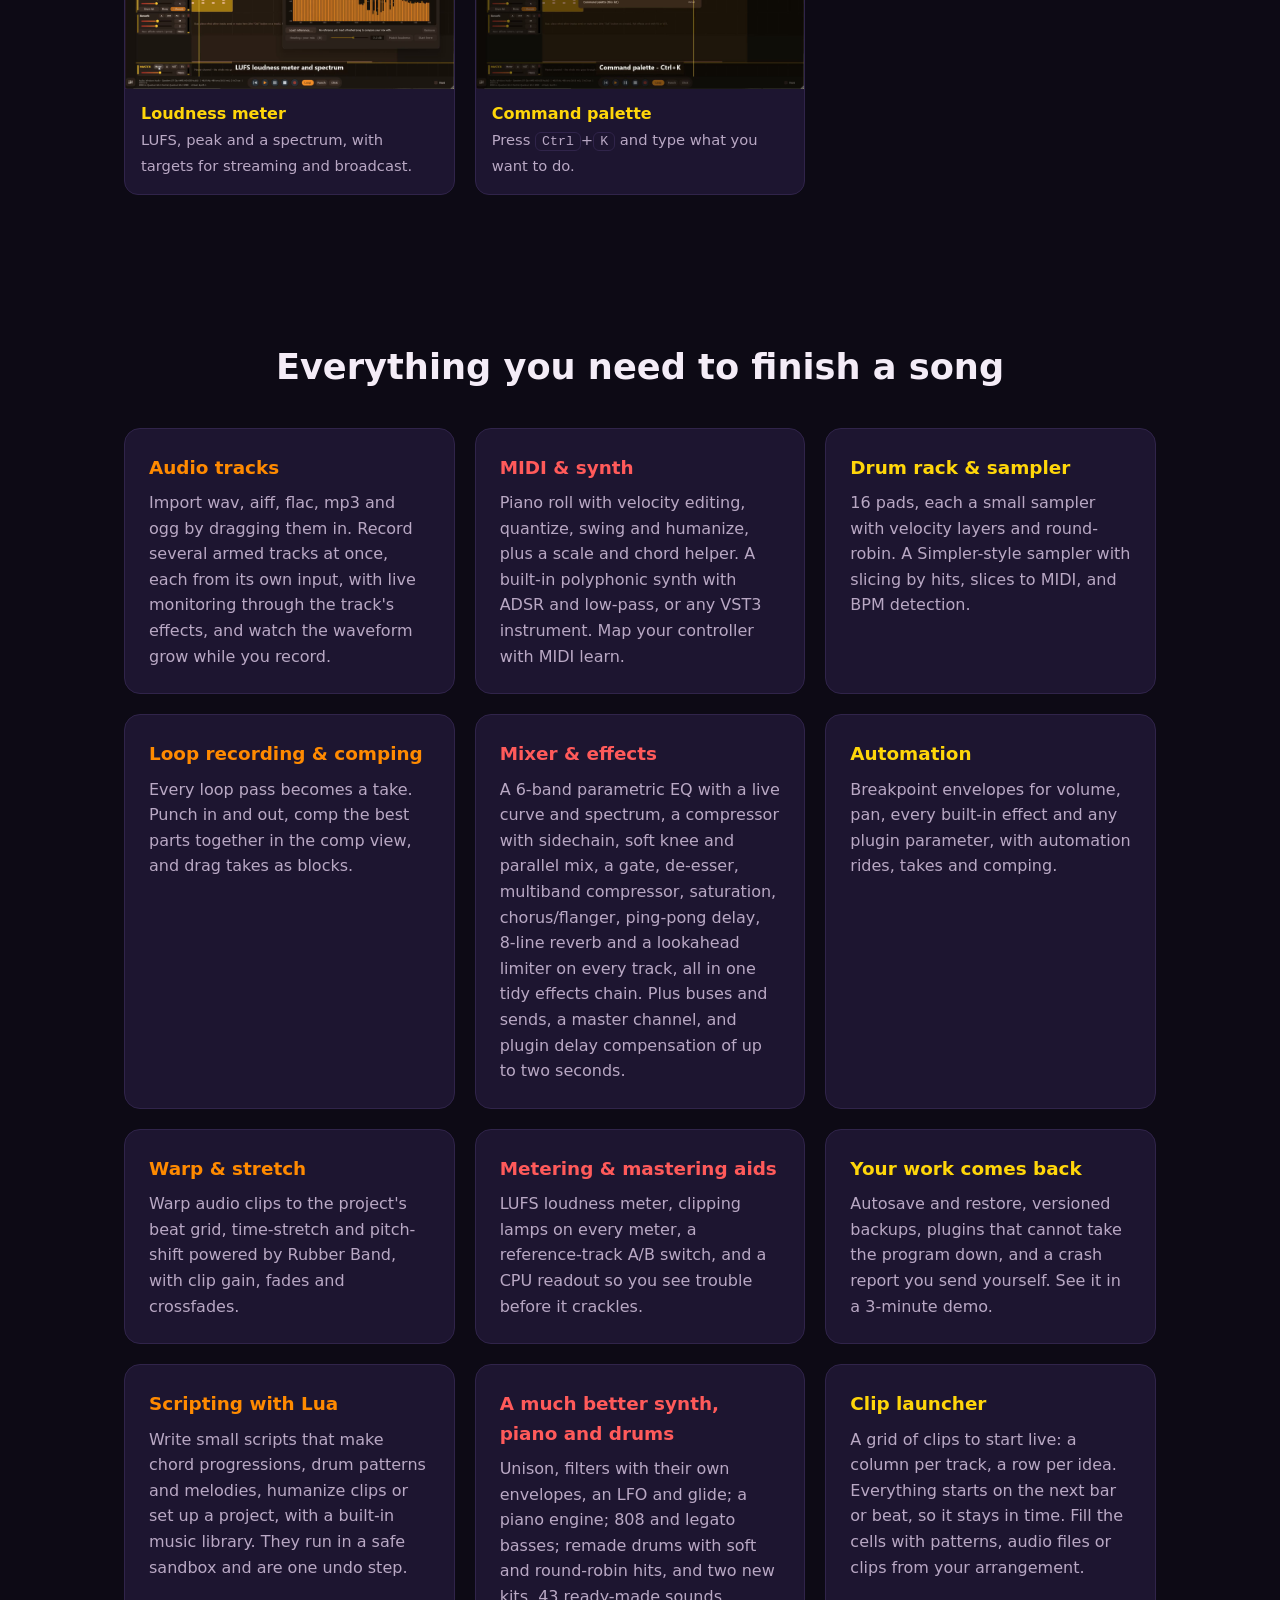
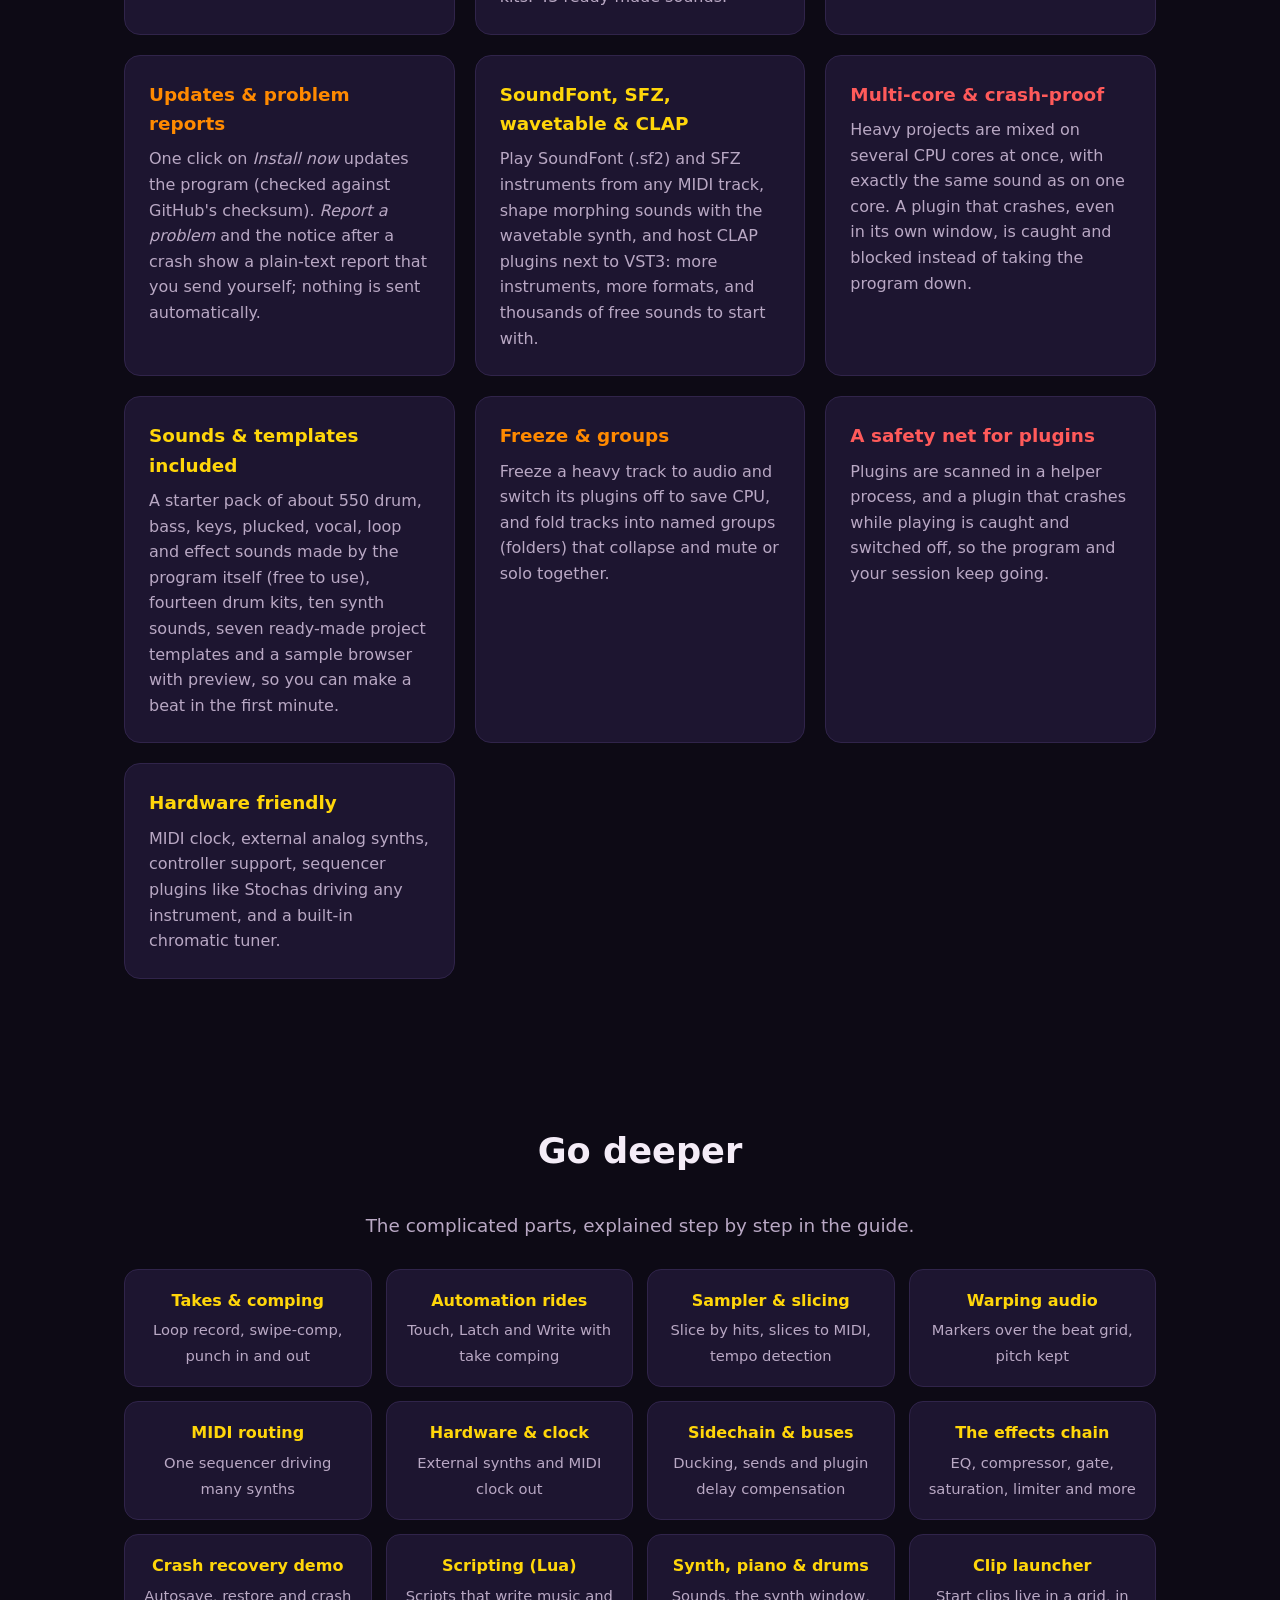
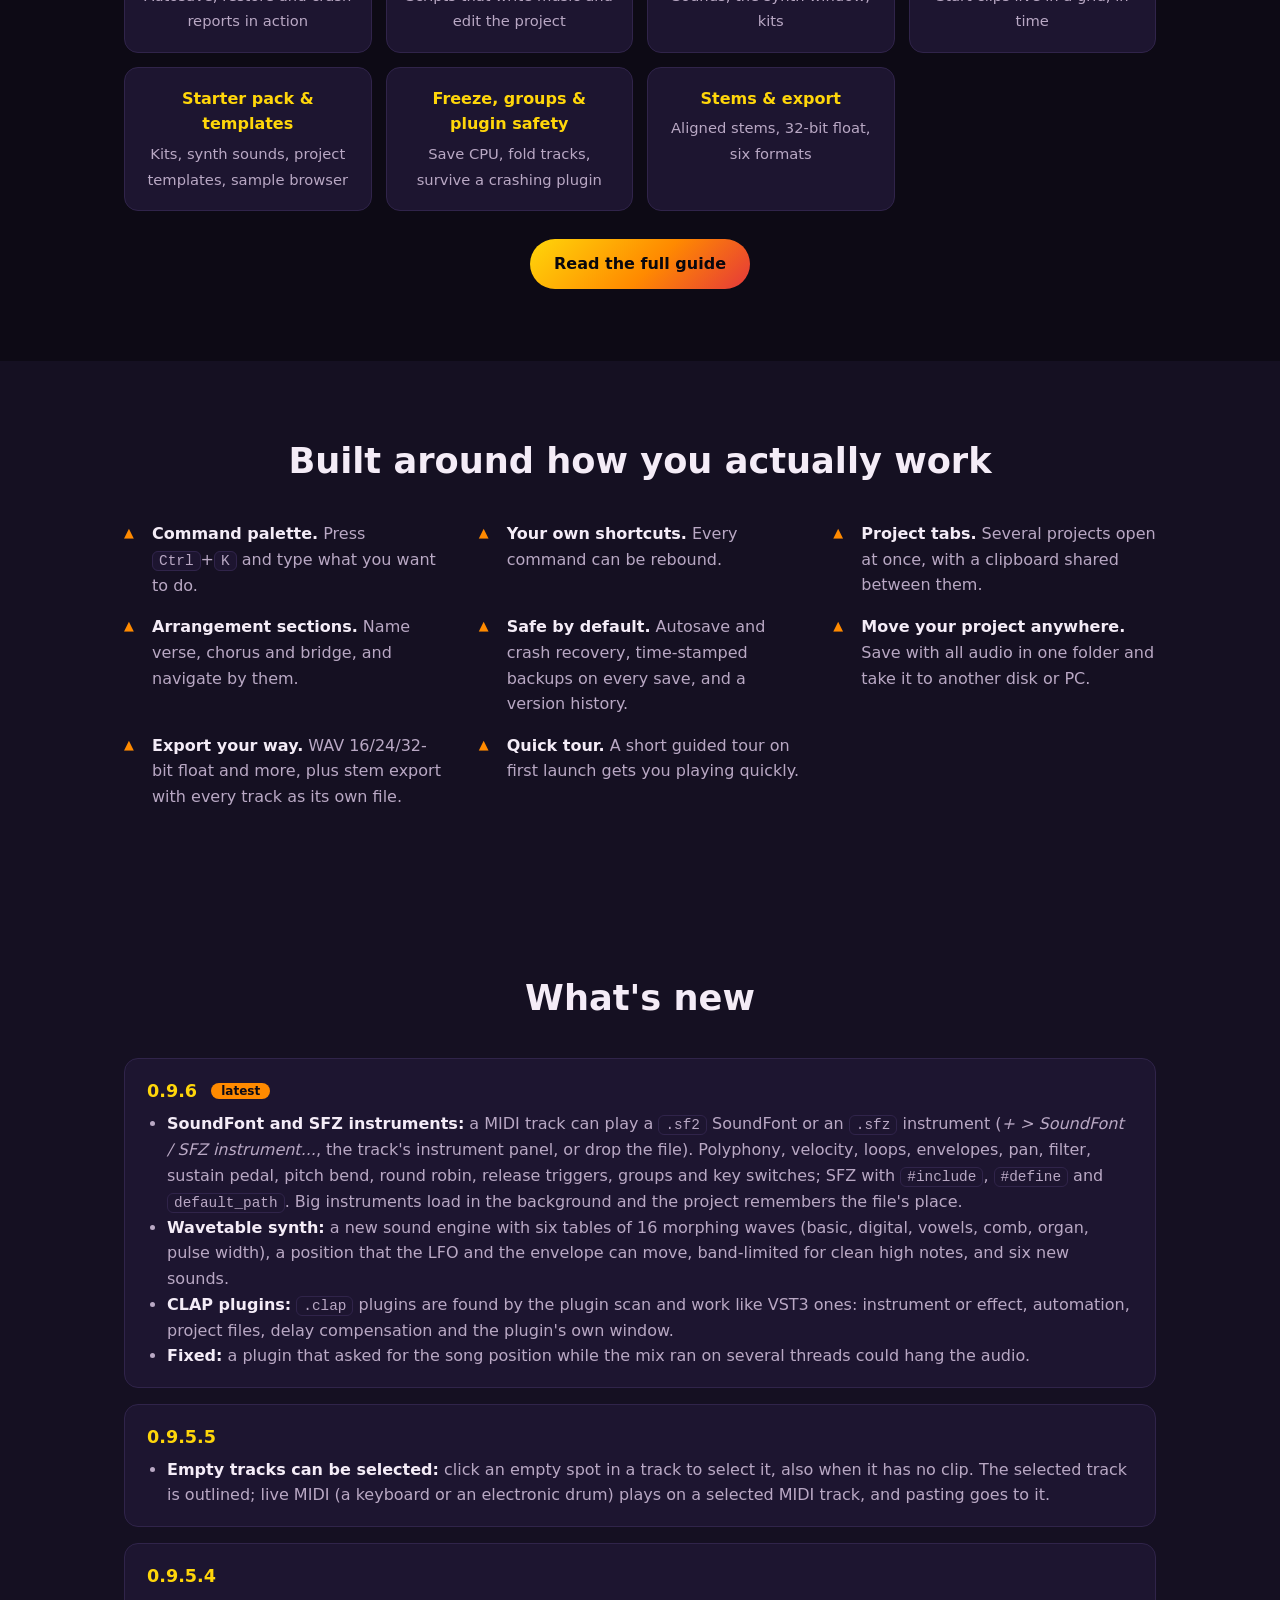
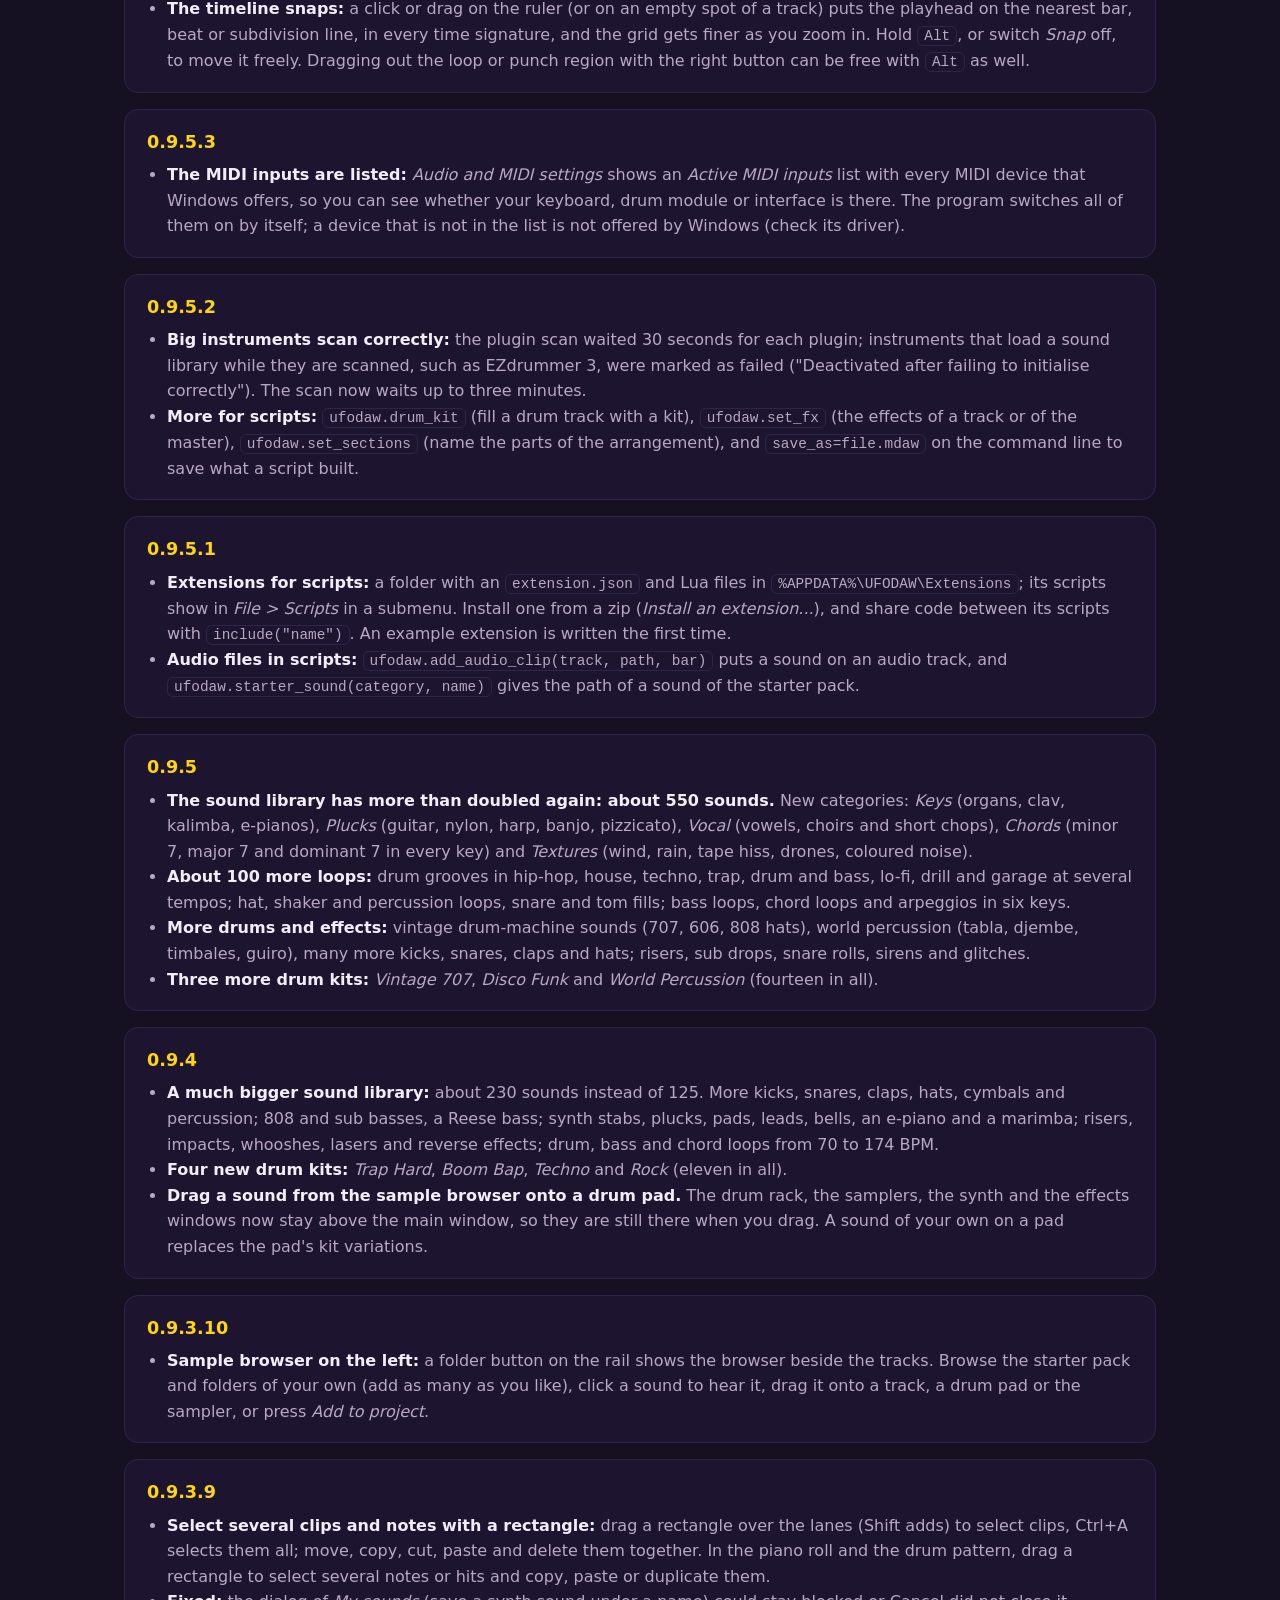
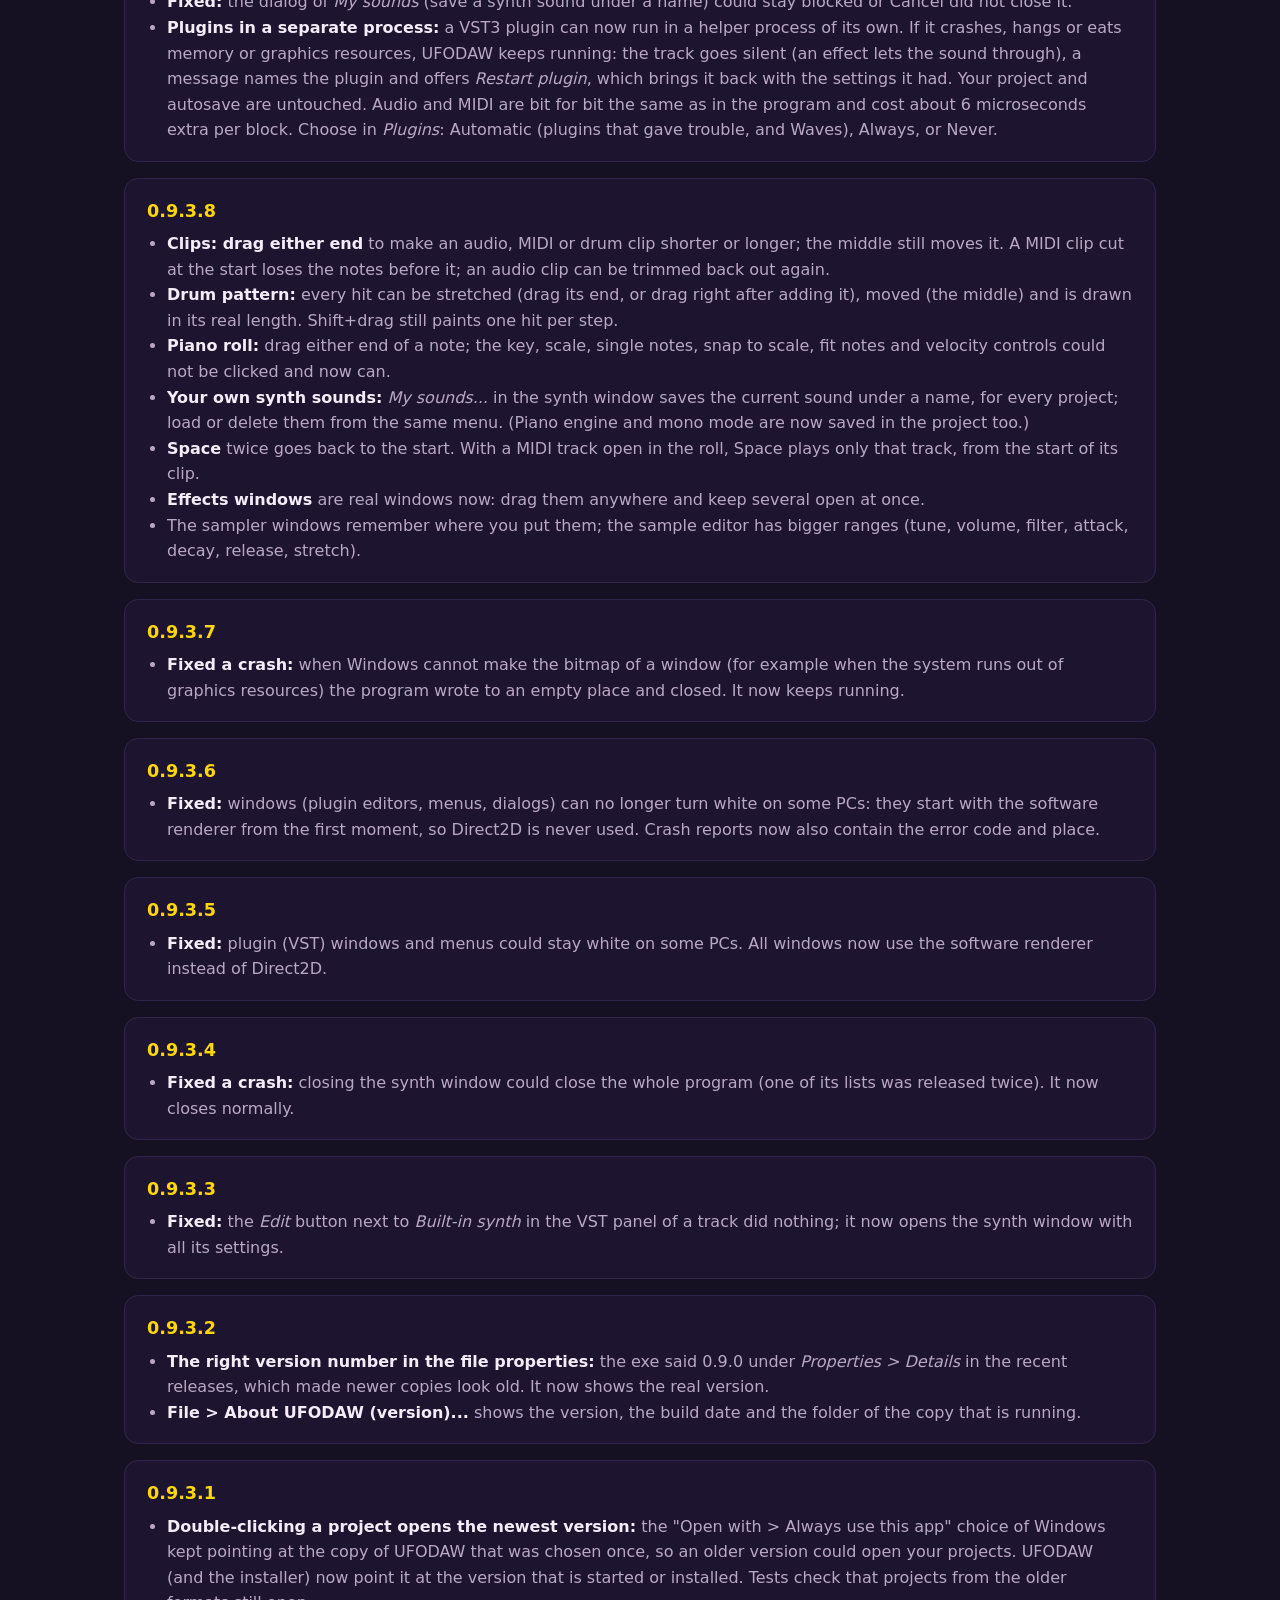
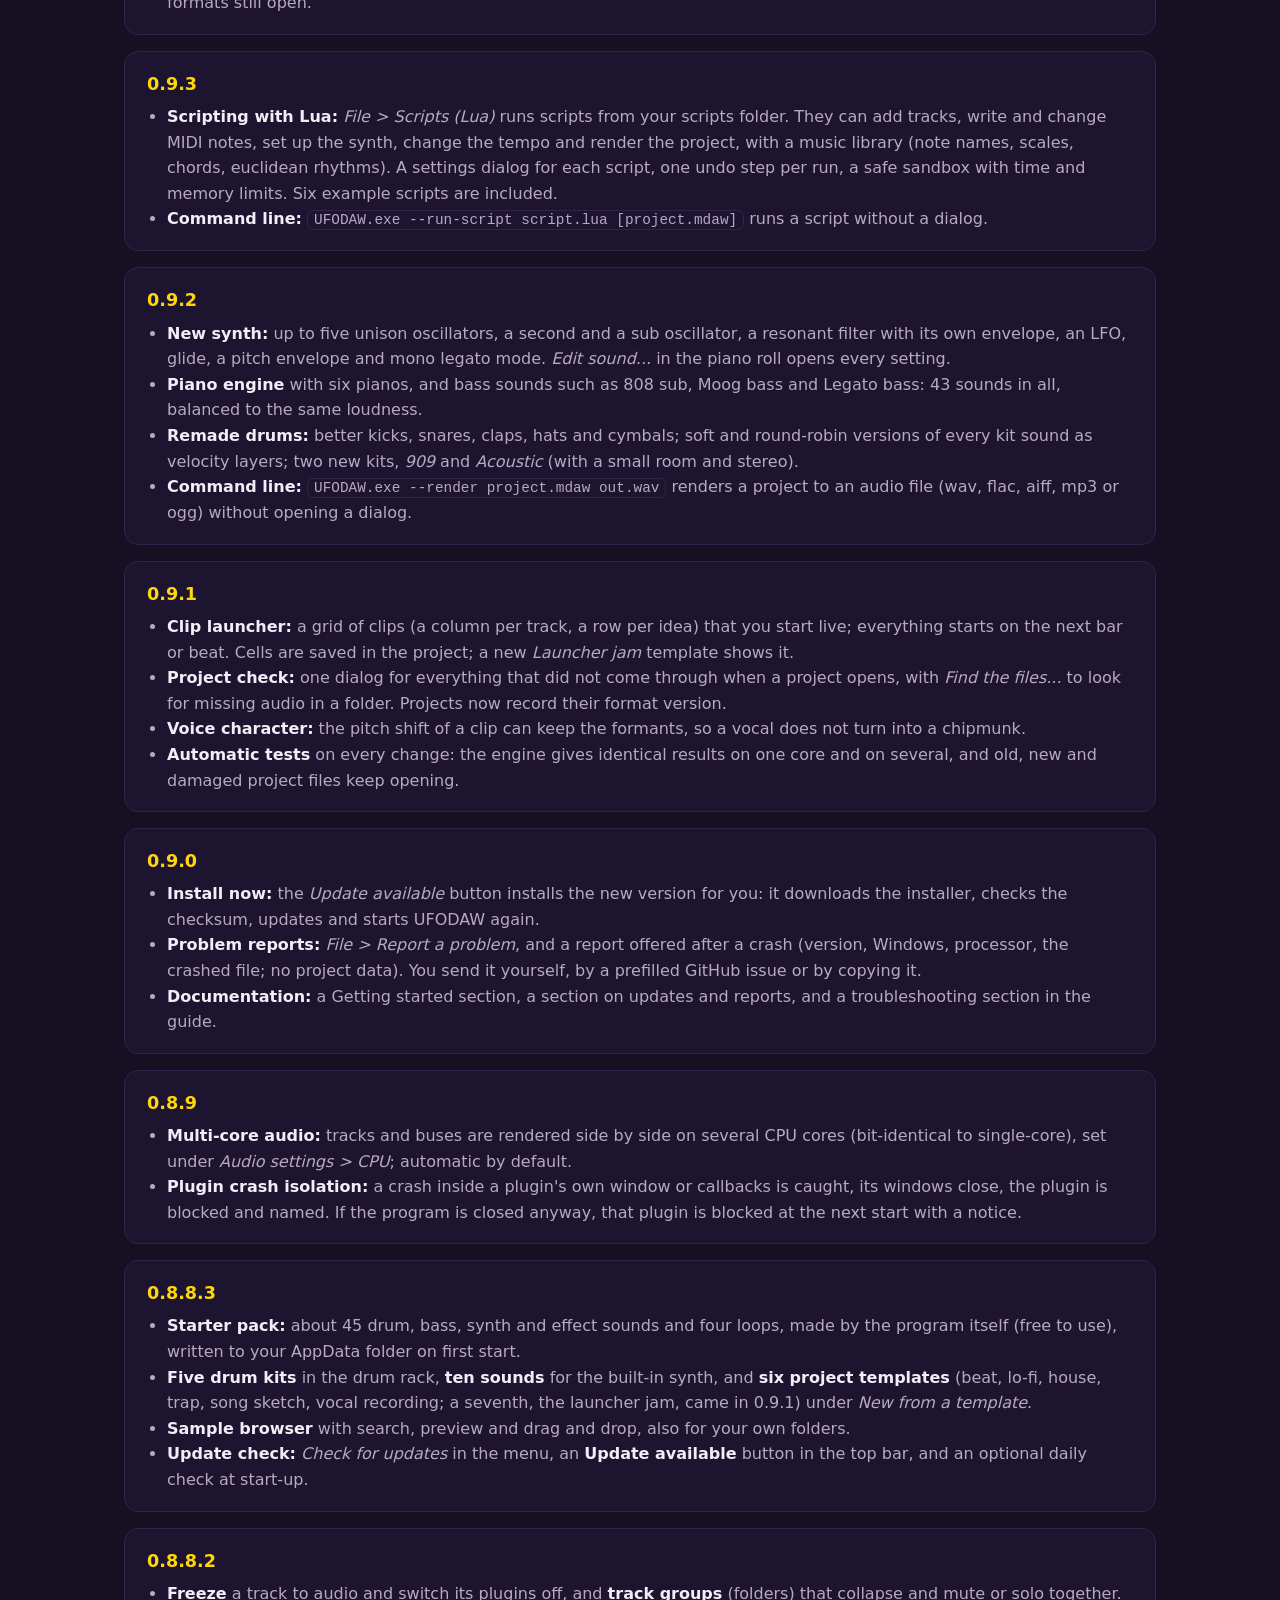
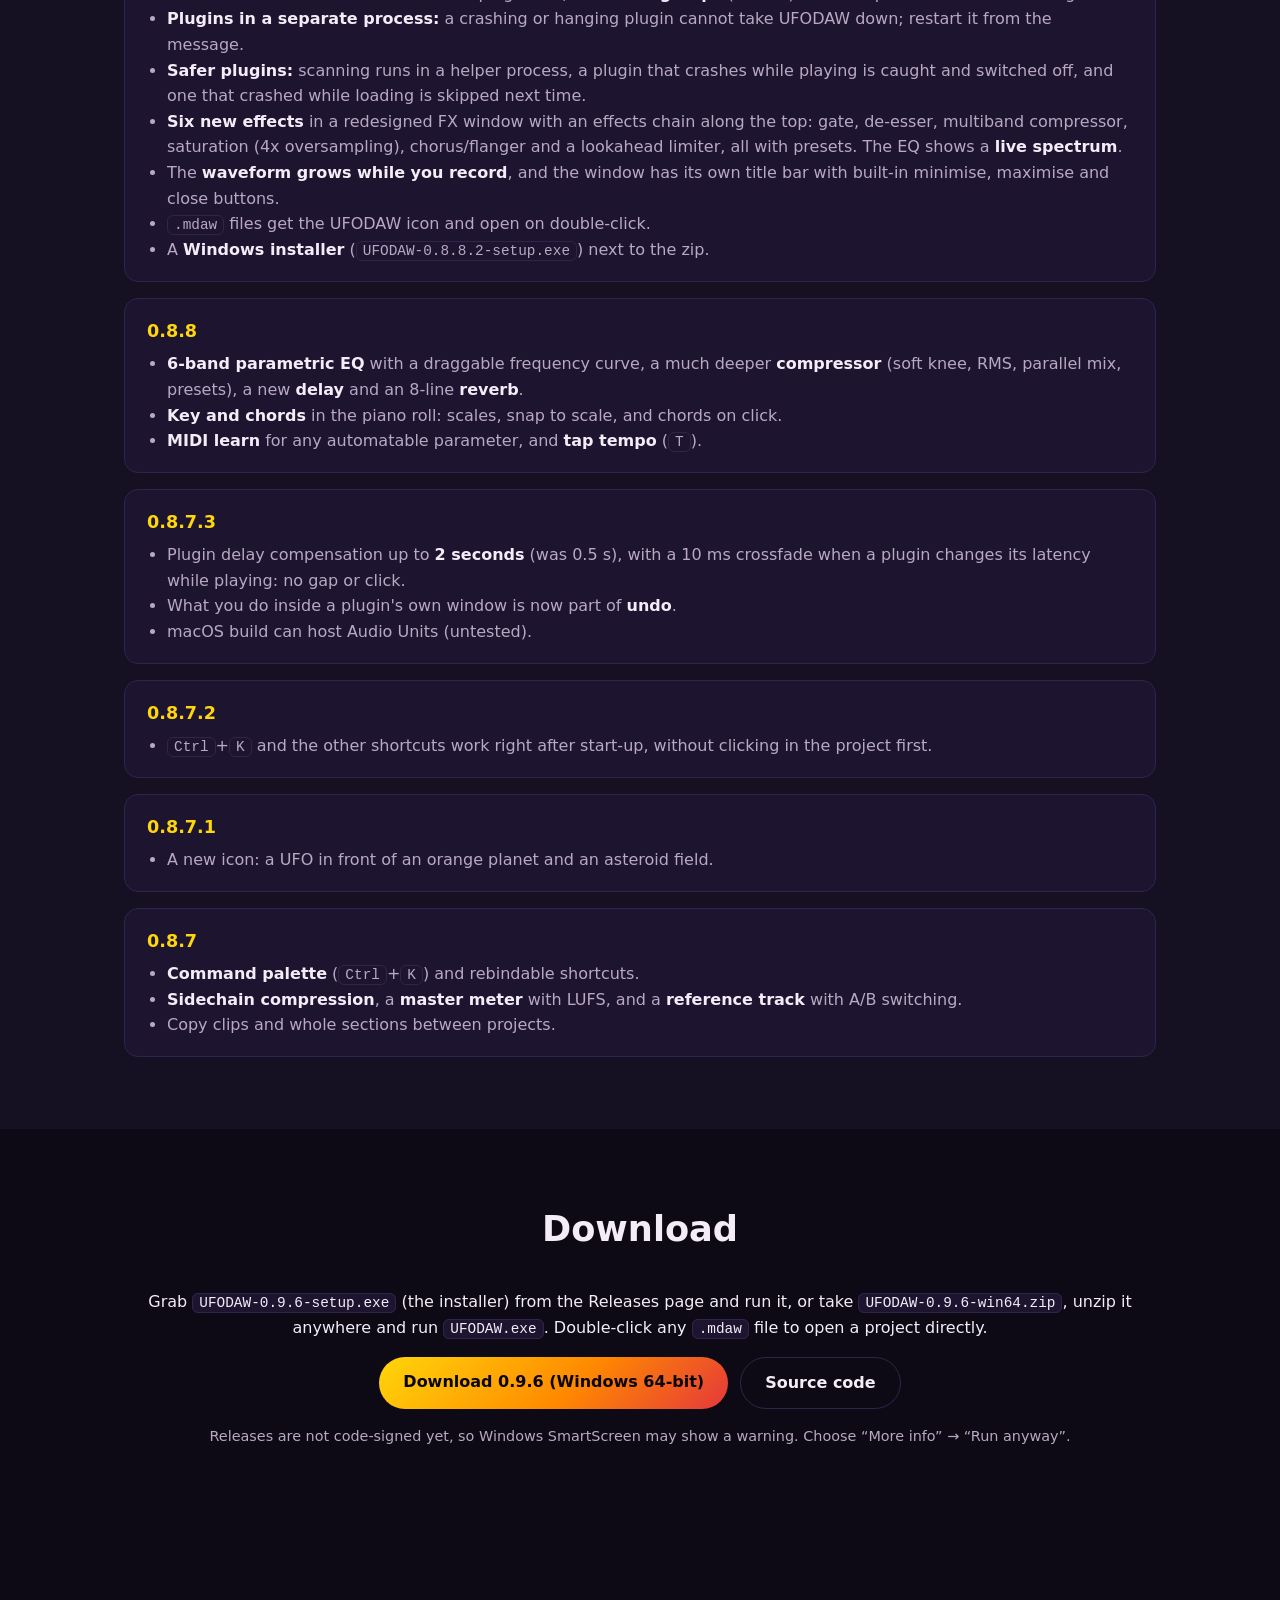
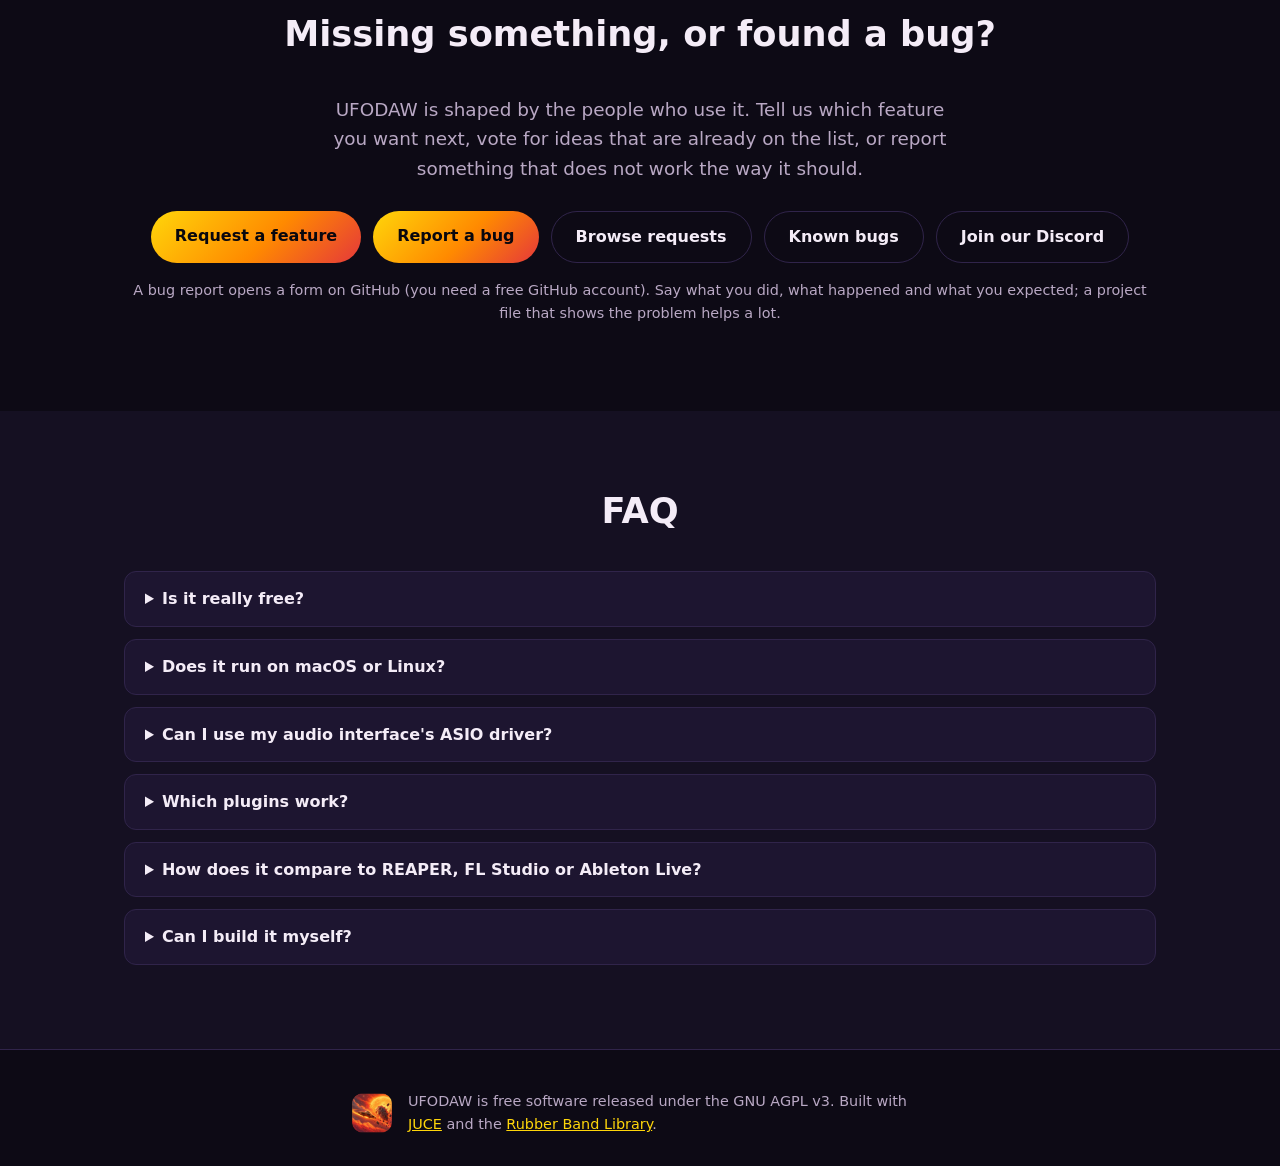
==== commit dc3fe32c: "UFODAW 0.9.6: SoundFont and SFZ instruments, wavetable synth, CLAP plugins Co-Authored-By: Claude So" ====
--- a/docs/index.html
+++ b/docs/index.html
@@ -15,7 +15,7 @@
 <meta property="og:image" content="https://ufodaw.eu/icon.png">
 <meta name="twitter:card" content="summary">
 <script type="application/ld+json">
-{"@context":"https://schema.org","@type":"SoftwareApplication","name":"UFODAW","applicationCategory":"MultimediaApplication","applicationSubCategory":"Digital audio workstation","operatingSystem":"Windows","softwareVersion":"0.9.5.5","license":"https://www.gnu.org/licenses/agpl-3.0.html","url":"https://ufodaw.eu/","image":"https://ufodaw.eu/icon.png","downloadUrl":"https://github.com/Thulehunter/ufodaw/releases/latest","offers":{"@type":"Offer","price":"0","priceCurrency":"EUR"}}
+{"@context":"https://schema.org","@type":"SoftwareApplication","name":"UFODAW","applicationCategory":"MultimediaApplication","applicationSubCategory":"Digital audio workstation","operatingSystem":"Windows","softwareVersion":"0.9.6","license":"https://www.gnu.org/licenses/agpl-3.0.html","url":"https://ufodaw.eu/","image":"https://ufodaw.eu/icon.png","downloadUrl":"https://github.com/Thulehunter/ufodaw/releases/latest","offers":{"@type":"Offer","price":"0","priceCurrency":"EUR"}}
 </script>
 <script type="application/ld+json">
 {"@context":"https://schema.org","@type":"VideoObject","name":"UFODAW demo: record, arrange and mix","description":"A two-minute tour of UFODAW, a free digital audio workstation for Windows: piano roll, EQ and effects chain, track groups, freeze and the loudness meter.","thumbnailUrl":"https://ufodaw.eu/ufodaw-demo-poster.jpg","contentUrl":"https://ufodaw.eu/ufodaw-demo.mp4","uploadDate":"2026-10-19","duration":"PT2M19S"}
@@ -48,7 +48,7 @@
       <a class="btn primary" href="#download">Download for Windows</a>
       <a class="btn" href="#features">See what it does</a>
     </div>
-    <p class="meta">Version 0.9.5.5 · Free &amp; open source · AGPLv3 · Windows 64-bit · installer, no admin rights needed</p>
+    <p class="meta">Version 0.9.6 · Free &amp; open source · AGPLv3 · Windows 64-bit · installer, no admin rights needed</p>
   </section>
 
   <section class="strip" aria-label="Highlights">
@@ -144,6 +144,10 @@
       <article>
         <h3 class="c-orange">Updates &amp; problem reports</h3>
         <p>One click on <i>Install now</i> updates the program (checked against GitHub's checksum). <i>Report a problem</i> and the notice after a crash show a plain-text report that you send yourself; nothing is sent automatically.</p>
+      </article>
+      <article>
+        <h3 class="c-yellow">SoundFont, SFZ, wavetable &amp; CLAP</h3>
+        <p>Play SoundFont (.sf2) and SFZ instruments from any MIDI track, shape morphing sounds with the wavetable synth, and host CLAP plugins next to VST3: more instruments, more formats, and thousands of free sounds to start with.</p>
       </article>
       <article>
         <h3 class="c-red">Multi-core &amp; crash-proof</h3>
@@ -208,7 +212,12 @@
   <section id="new" class="alt">
     <h2>What's new</h2>
     <div class="log">
-      <div><h3>0.9.5.5 <small>latest</small></h3><ul>
+      <div><h3>0.9.6 <small>latest</small></h3><ul>
+        <li><b>SoundFont and SFZ instruments:</b> a MIDI track can play a <code>.sf2</code> SoundFont or an <code>.sfz</code> instrument (<i>+ &gt; SoundFont / SFZ instrument...</i>, the track's instrument panel, or drop the file). Polyphony, velocity, loops, envelopes, pan, filter, sustain pedal, pitch bend, round robin, release triggers, groups and key switches; SFZ with <code>#include</code>, <code>#define</code> and <code>default_path</code>. Big instruments load in the background and the project remembers the file's place.</li>
+        <li><b>Wavetable synth:</b> a new sound engine with six tables of 16 morphing waves (basic, digital, vowels, comb, organ, pulse width), a position that the LFO and the envelope can move, band-limited for clean high notes, and six new sounds.</li>
+        <li><b>CLAP plugins:</b> <code>.clap</code> plugins are found by the plugin scan and work like VST3 ones: instrument or effect, automation, project files, delay compensation and the plugin's own window.</li>
+        <li><b>Fixed:</b> a plugin that asked for the song position while the mix ran on several threads could hang the audio.</li></ul></div>
+      <div><h3>0.9.5.5</h3><ul>
         <li><b>Empty tracks can be selected:</b> click an empty spot in a track to select it, also when it has no clip. The selected track is outlined; live MIDI (a keyboard or an electronic drum) plays on a selected MIDI track, and pasting goes to it.</li></ul></div>
       <div><h3>0.9.5.4</h3><ul>
         <li><b>The timeline snaps:</b> a click or drag on the ruler (or on an empty spot of a track) puts the playhead on the nearest bar, beat or subdivision line, in every time signature, and the grid gets finer as you zoom in. Hold <kbd>Alt</kbd>, or switch <i>Snap</i> off, to move it freely. Dragging out the loop or punch region with the right button can be free with <kbd>Alt</kbd> as well.</li></ul></div>
@@ -310,10 +319,10 @@
 
   <section id="download">
     <h2>Download</h2>
-    <p class="center">Grab <code>UFODAW-0.9.5.5-setup.exe</code> (the installer) from the Releases page and run it, or take <code>UFODAW-0.9.5.5-win64.zip</code>, unzip it anywhere and run <code>UFODAW.exe</code>. Double-click any <code>.mdaw</code> file to open a project directly.</p>
+    <p class="center">Grab <code>UFODAW-0.9.6-setup.exe</code> (the installer) from the Releases page and run it, or take <code>UFODAW-0.9.6-win64.zip</code>, unzip it anywhere and run <code>UFODAW.exe</code>. Double-click any <code>.mdaw</code> file to open a project directly.</p>
     <div class="cta center">
       <!-- TODO: replace # with your GitHub Releases URL -->
-      <a class="btn primary" href="#" id="dl">Download 0.9.5.5 (Windows 64-bit)</a>
+      <a class="btn primary" href="#" id="dl">Download 0.9.6 (Windows 64-bit)</a>
       <a class="btn" href="#" id="src">Source code</a>
     </div>
     <p class="meta center">Releases are not code-signed yet, so Windows SmartScreen may show a warning. Choose “More info” → “Run anyway”.</p>
@@ -359,7 +368,7 @@
     document.getElementById("fr-nav").href = fr;
     document.getElementById("fr-nav").target = "_blank";
     document.getElementById("fr-list").href = REPO + "/issues?q=label%3Aenhancement";
-    var VERSION = "0.9.5.5";   // (update with every release)
+    var VERSION = "0.9.6";   // (update with every release)
     var body = "**What happened?**\n\n\n**What did you expect?**\n\n\n**How can it be repeated?**\n1. \n2. \n3. \n\n**Version:** UFODAW " + VERSION + "\n**Windows version:**\n**Audio device and driver (ASIO / WASAPI):**\n**Plugins involved (name, maker):**\n";
     var bug = REPO + "/issues/new?labels=bug&title=" + encodeURIComponent("Bug: ") + "&body=" + encodeURIComponent(body);
     document.getElementById("bug").href = bug;
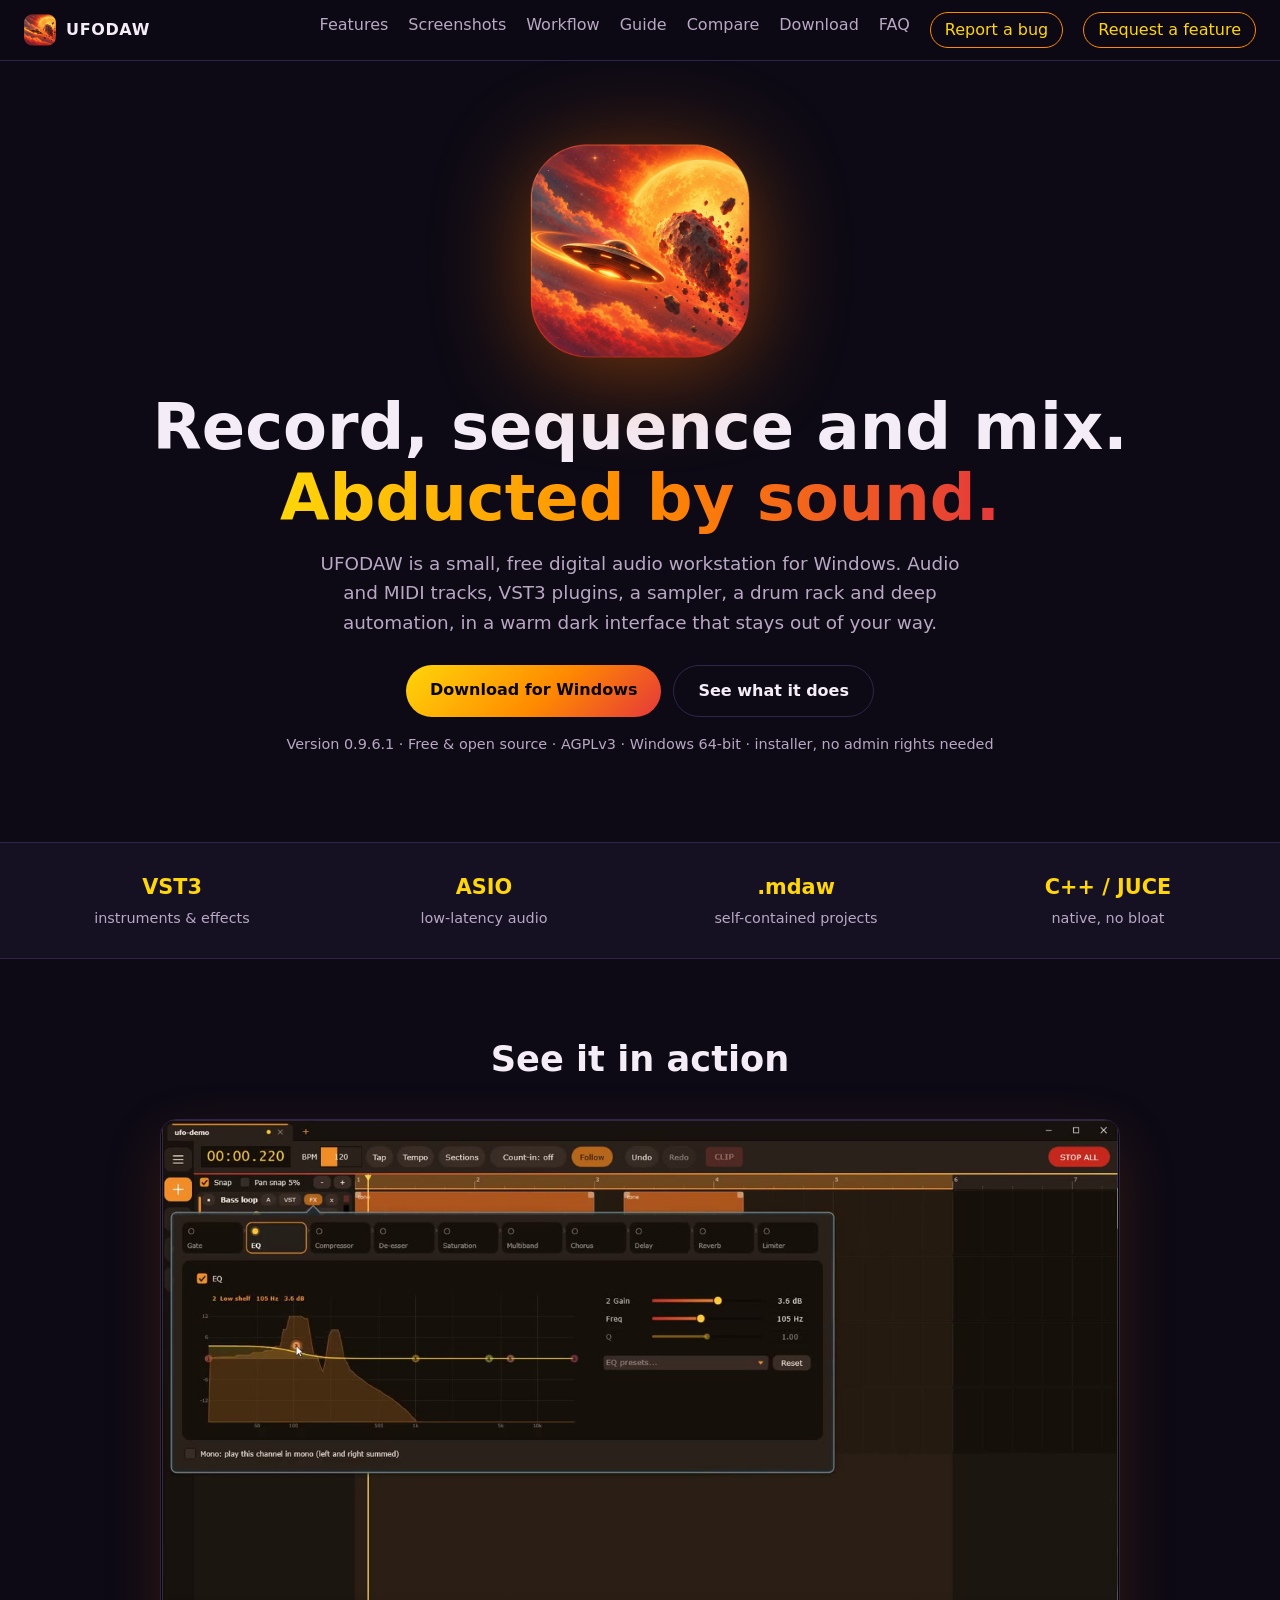
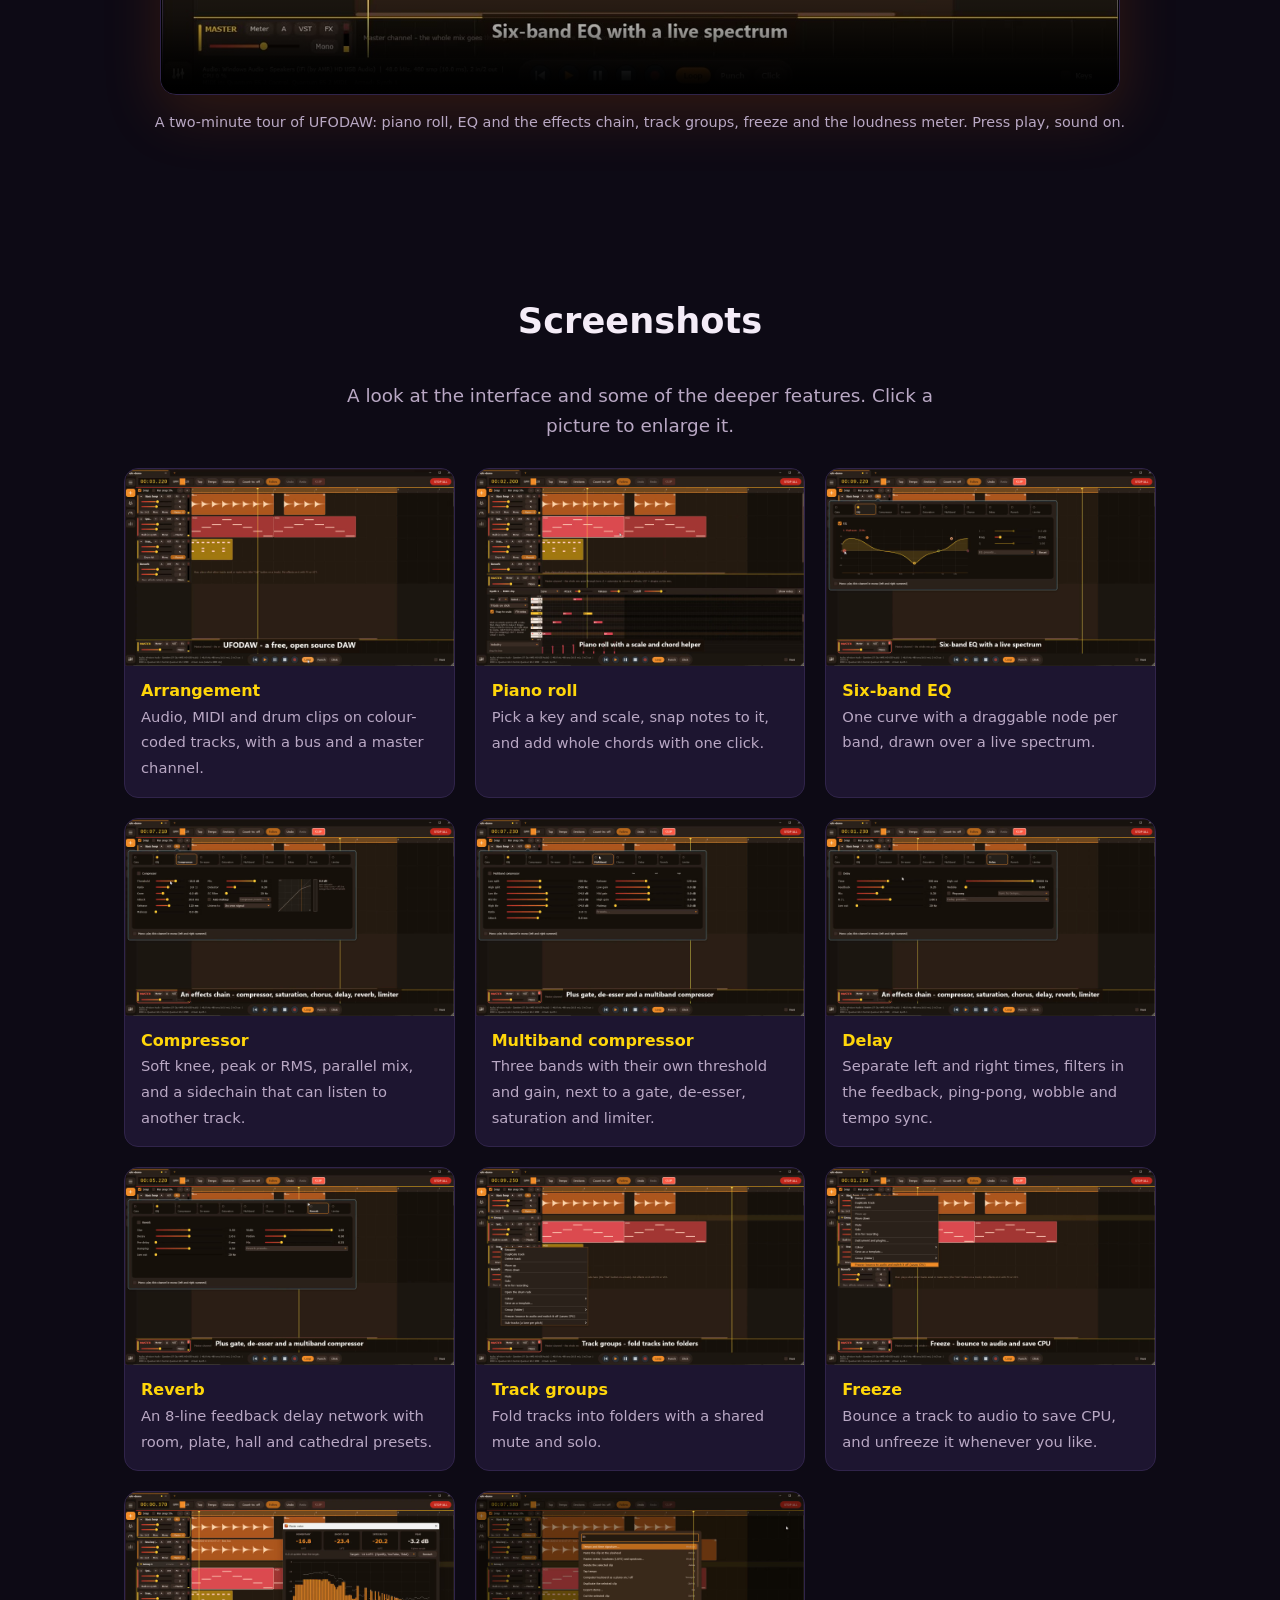
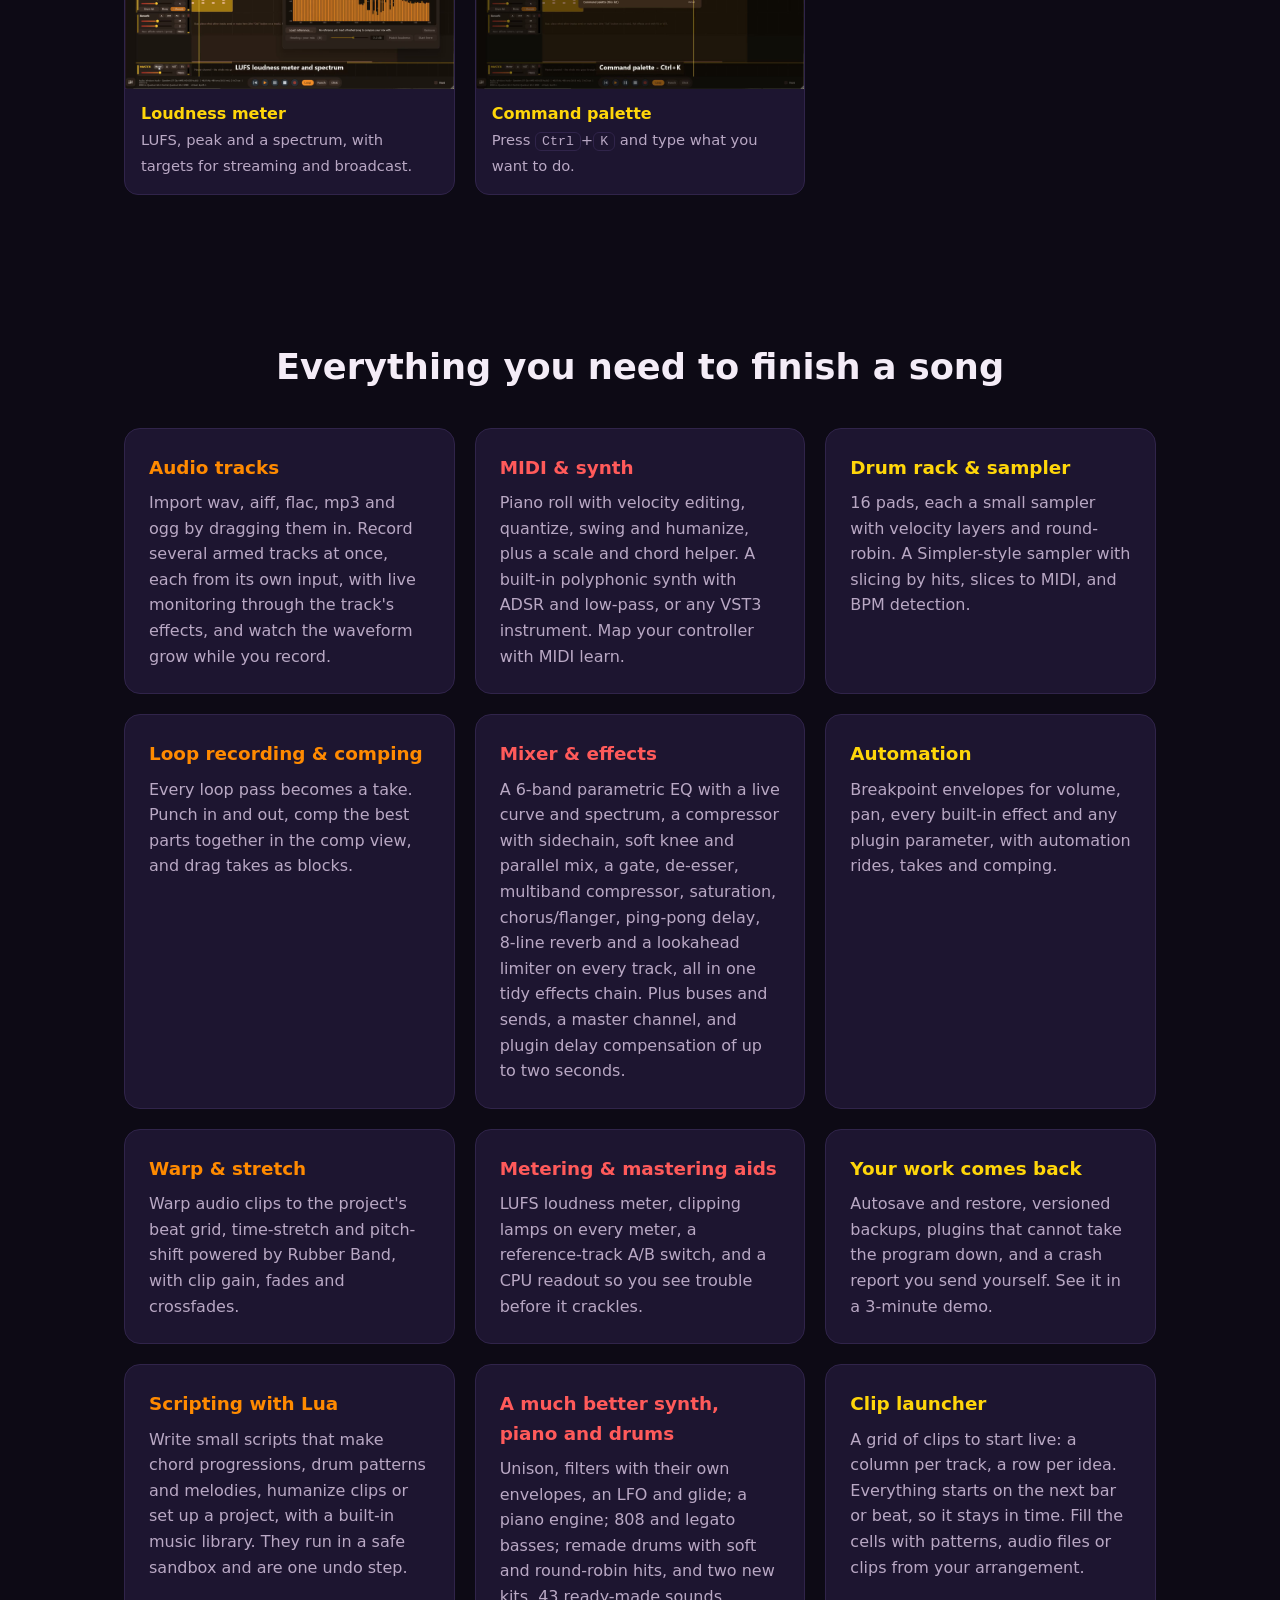
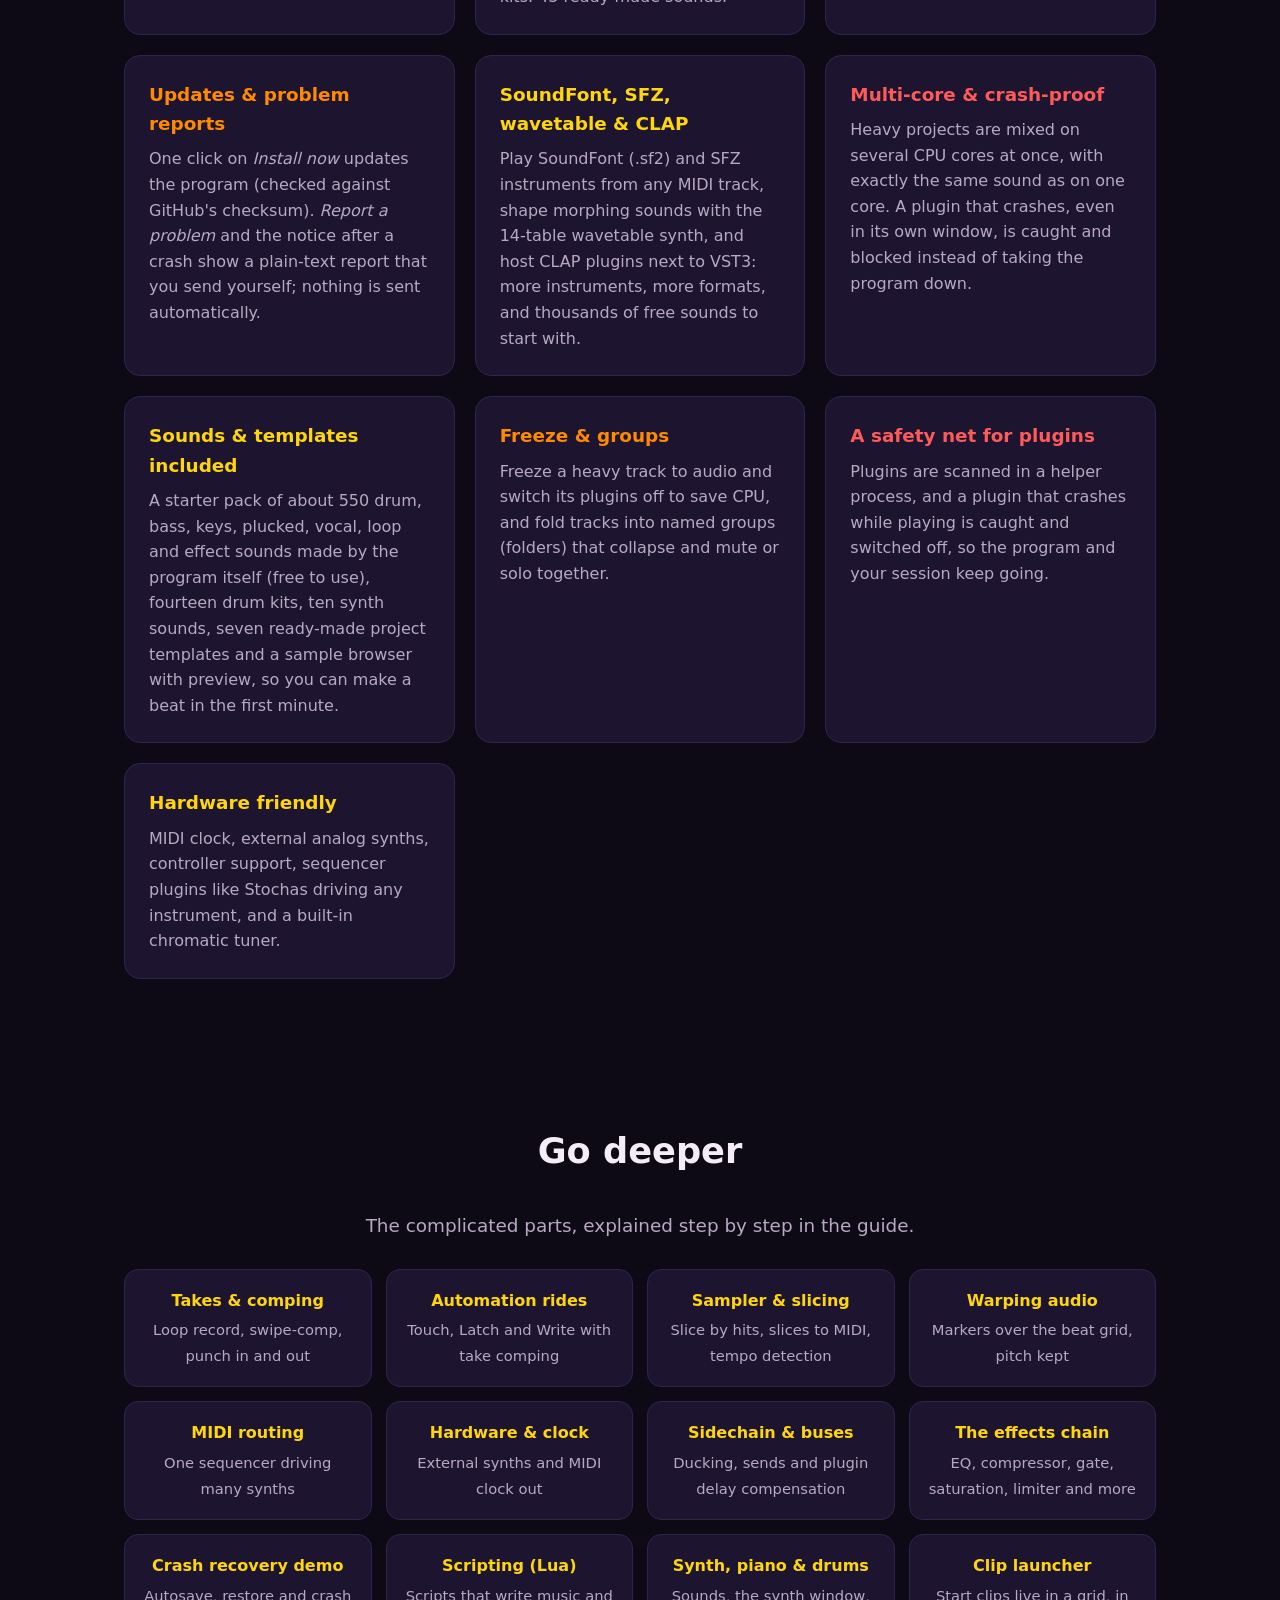
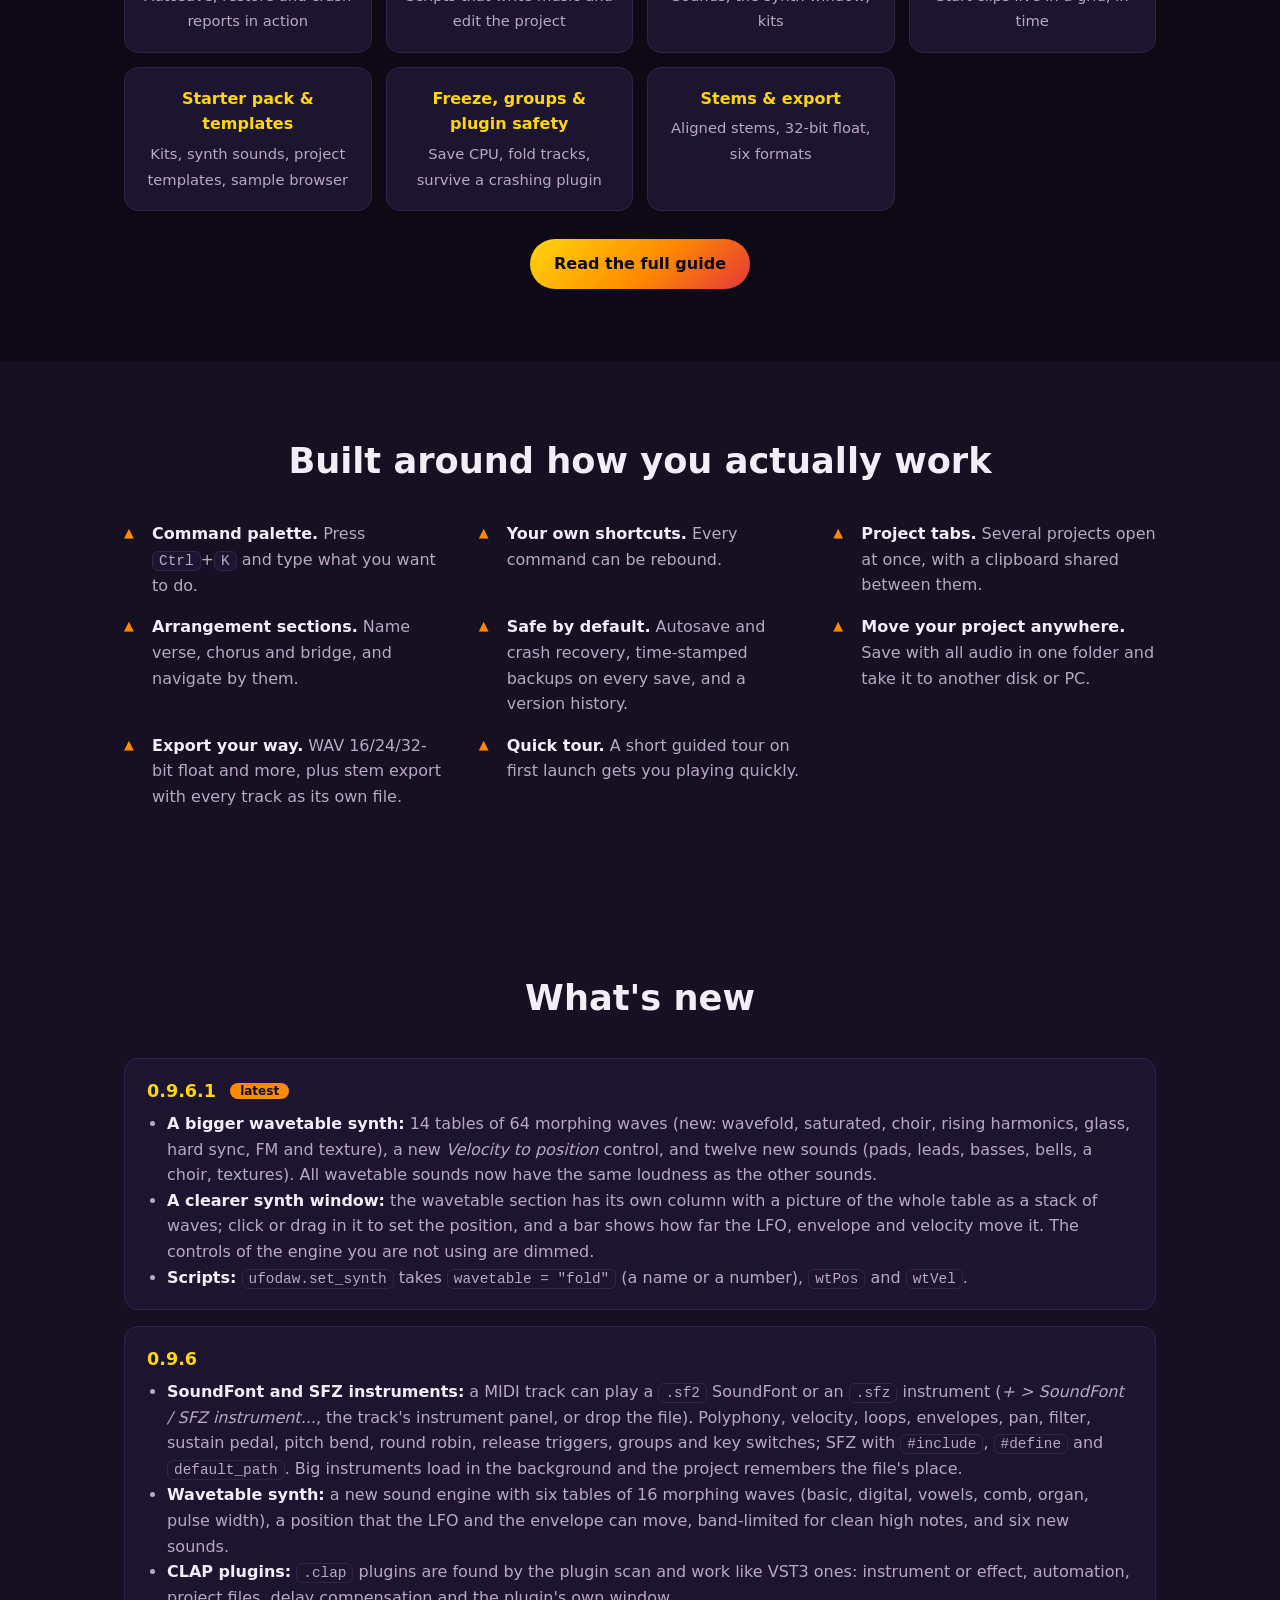
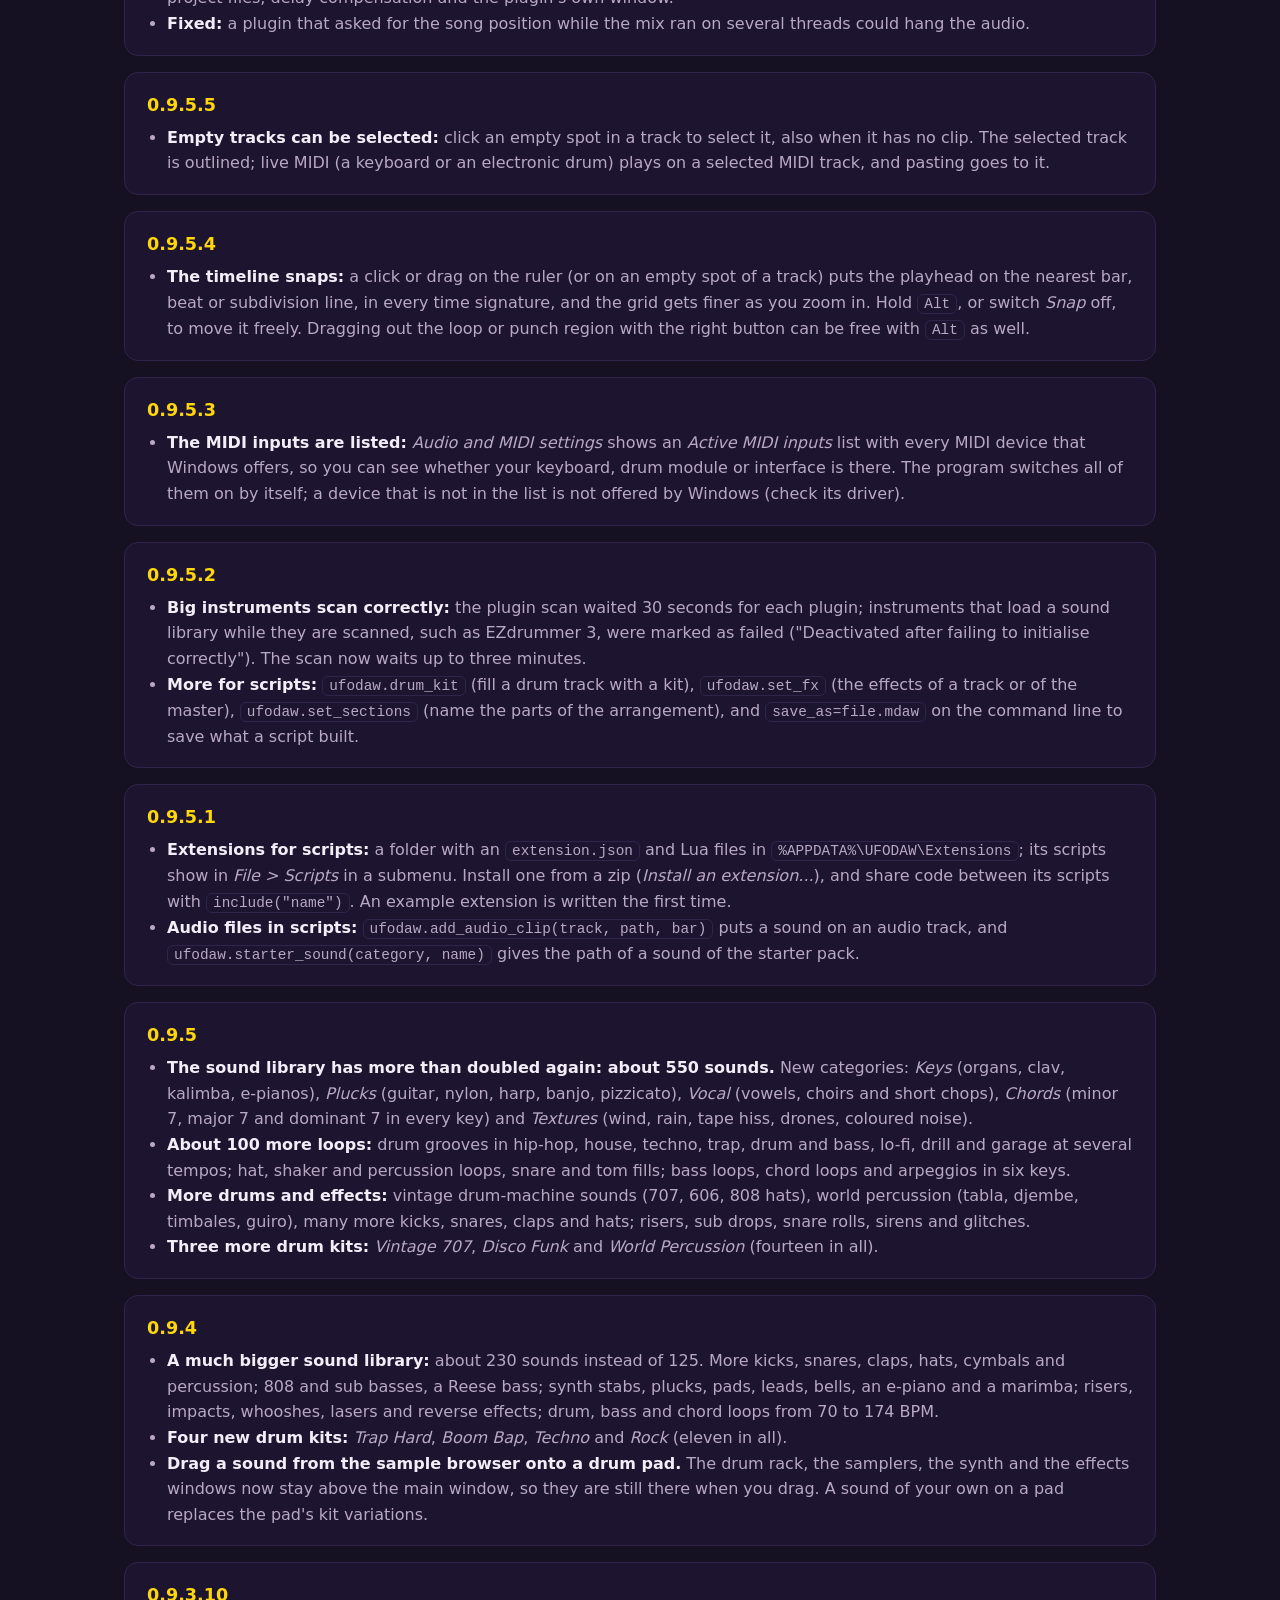
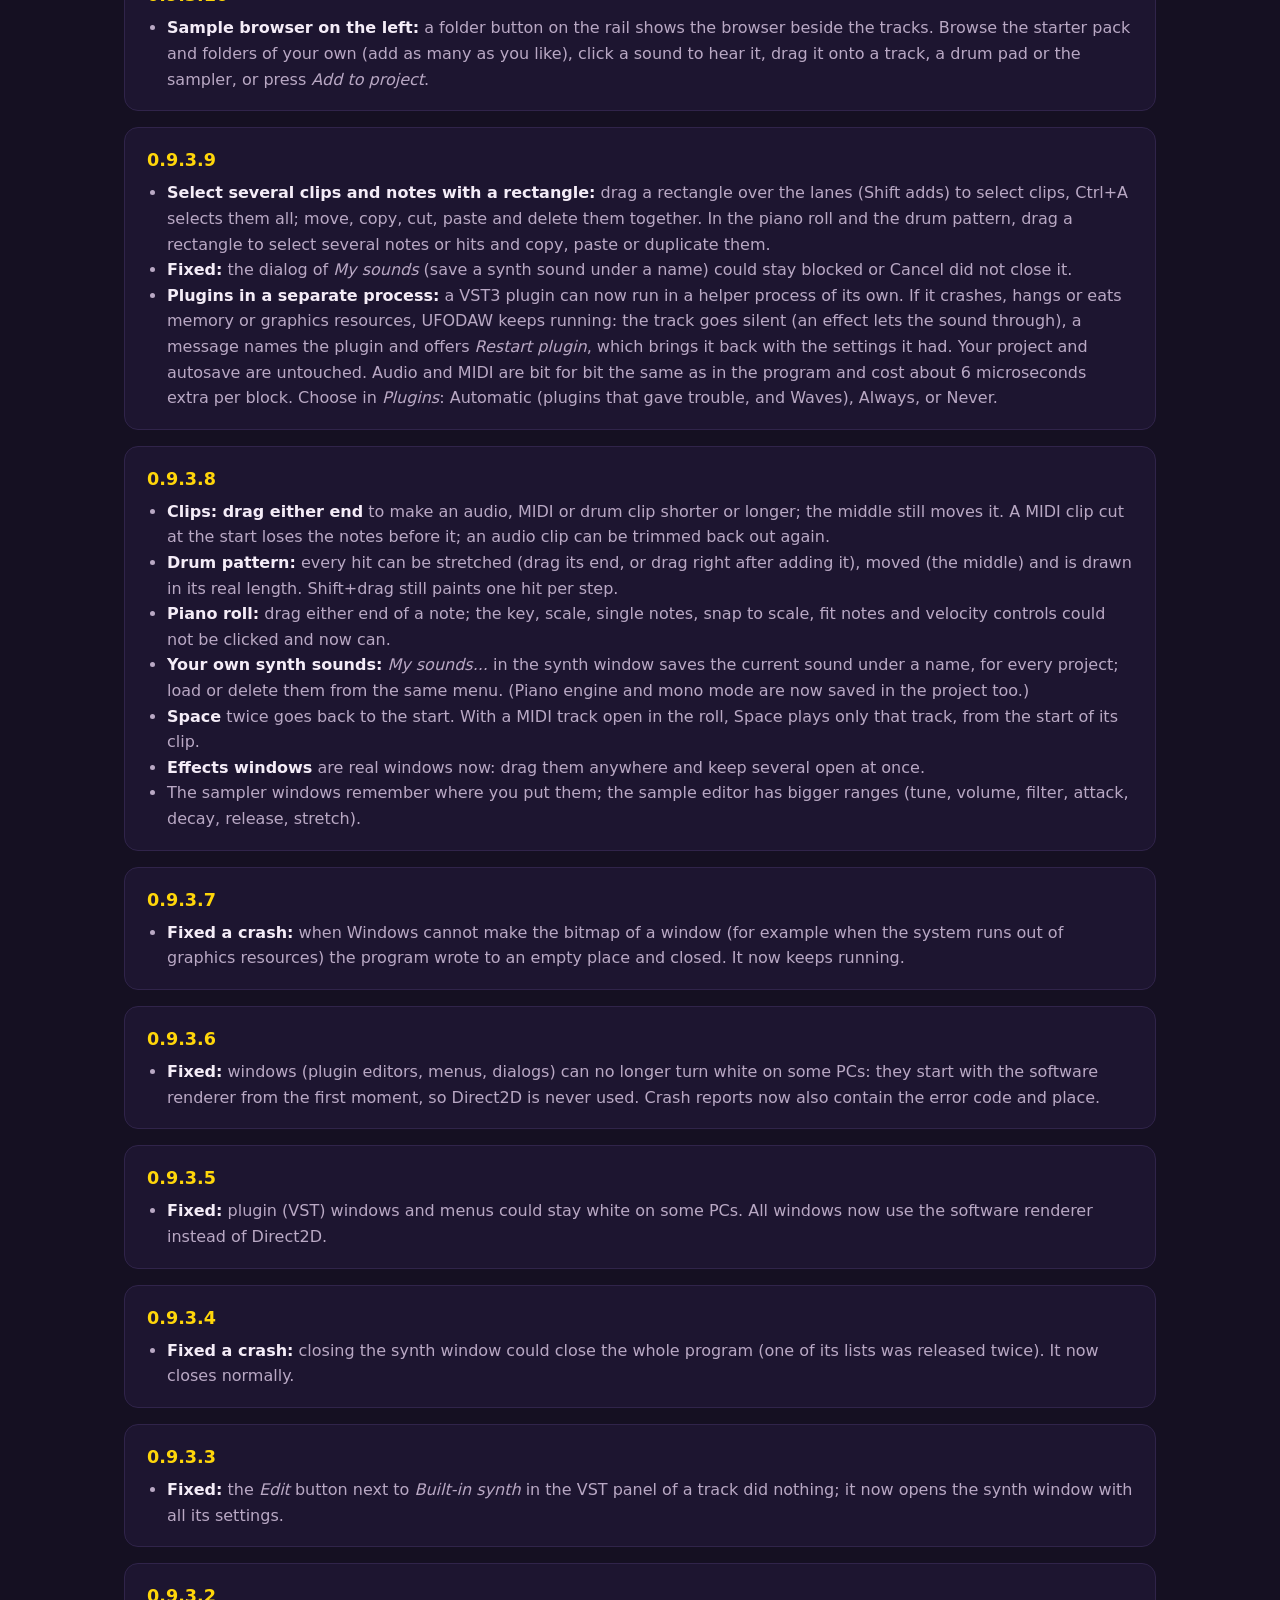
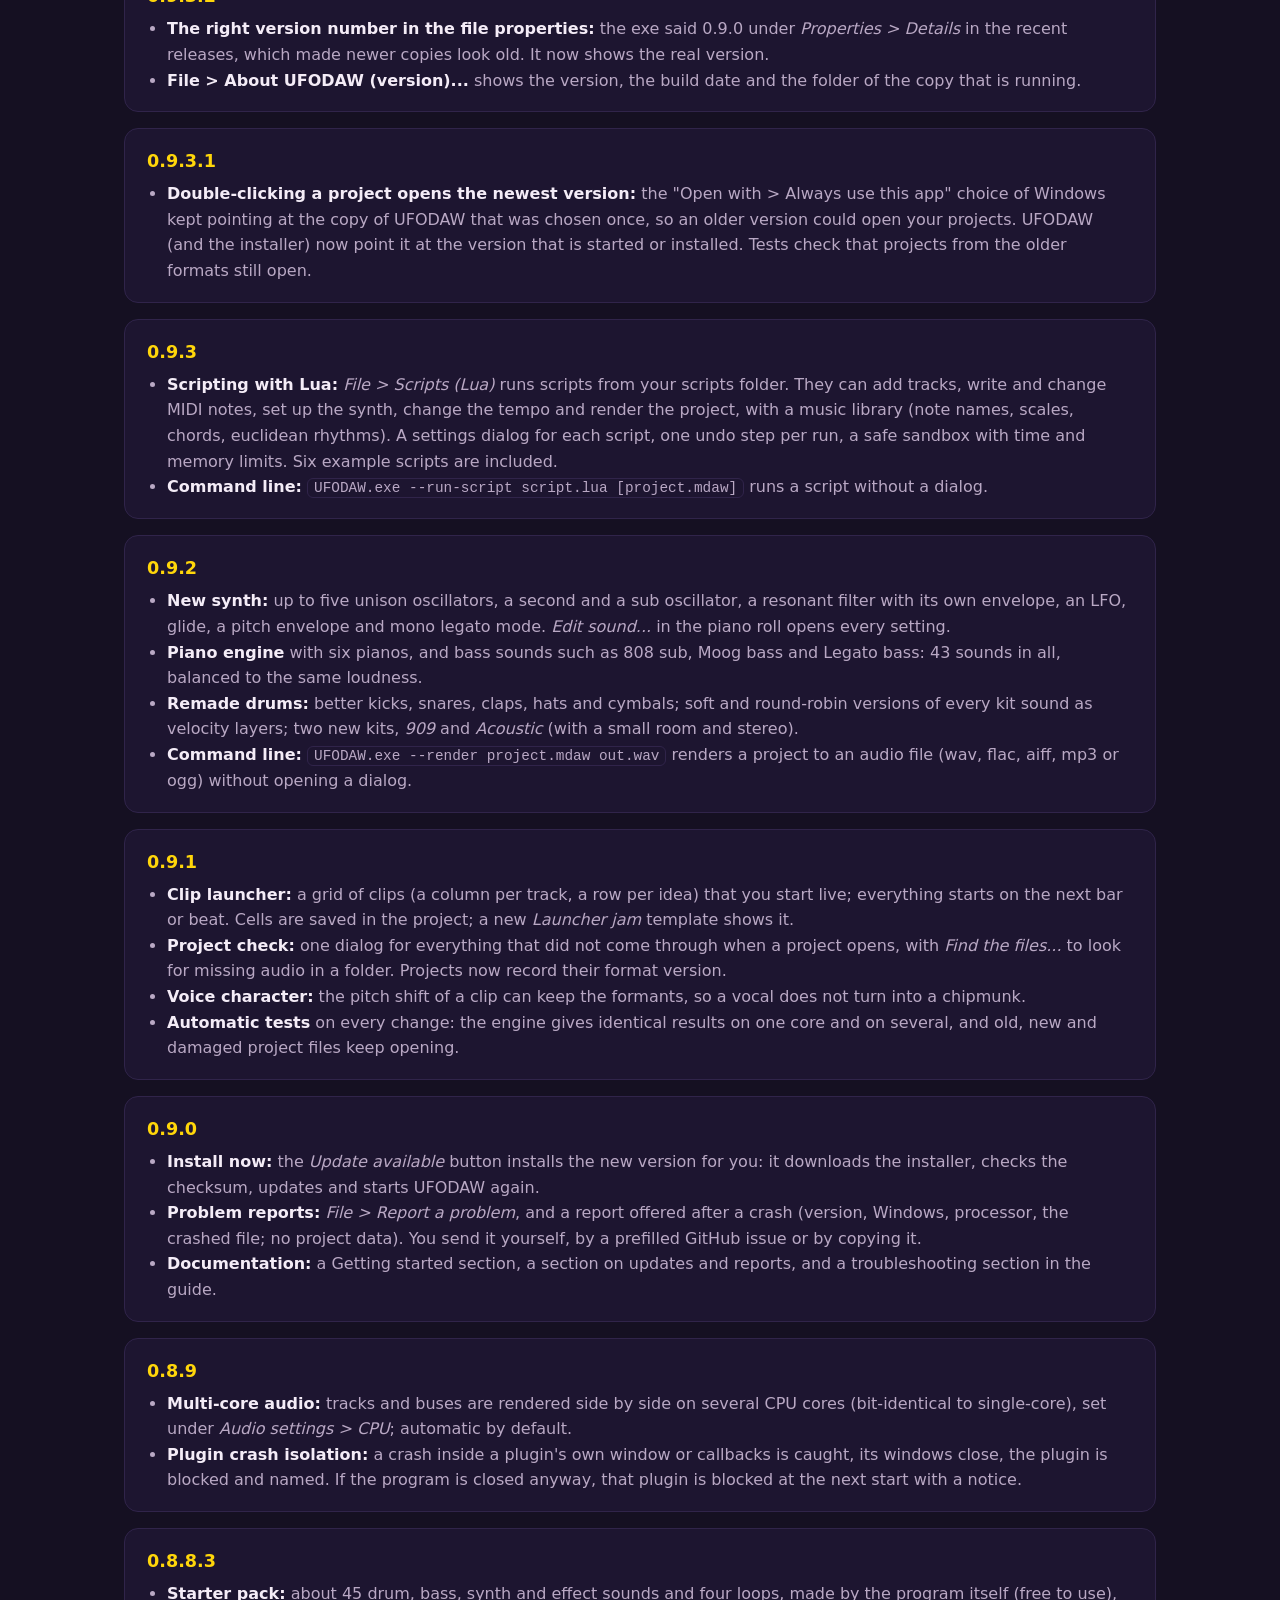
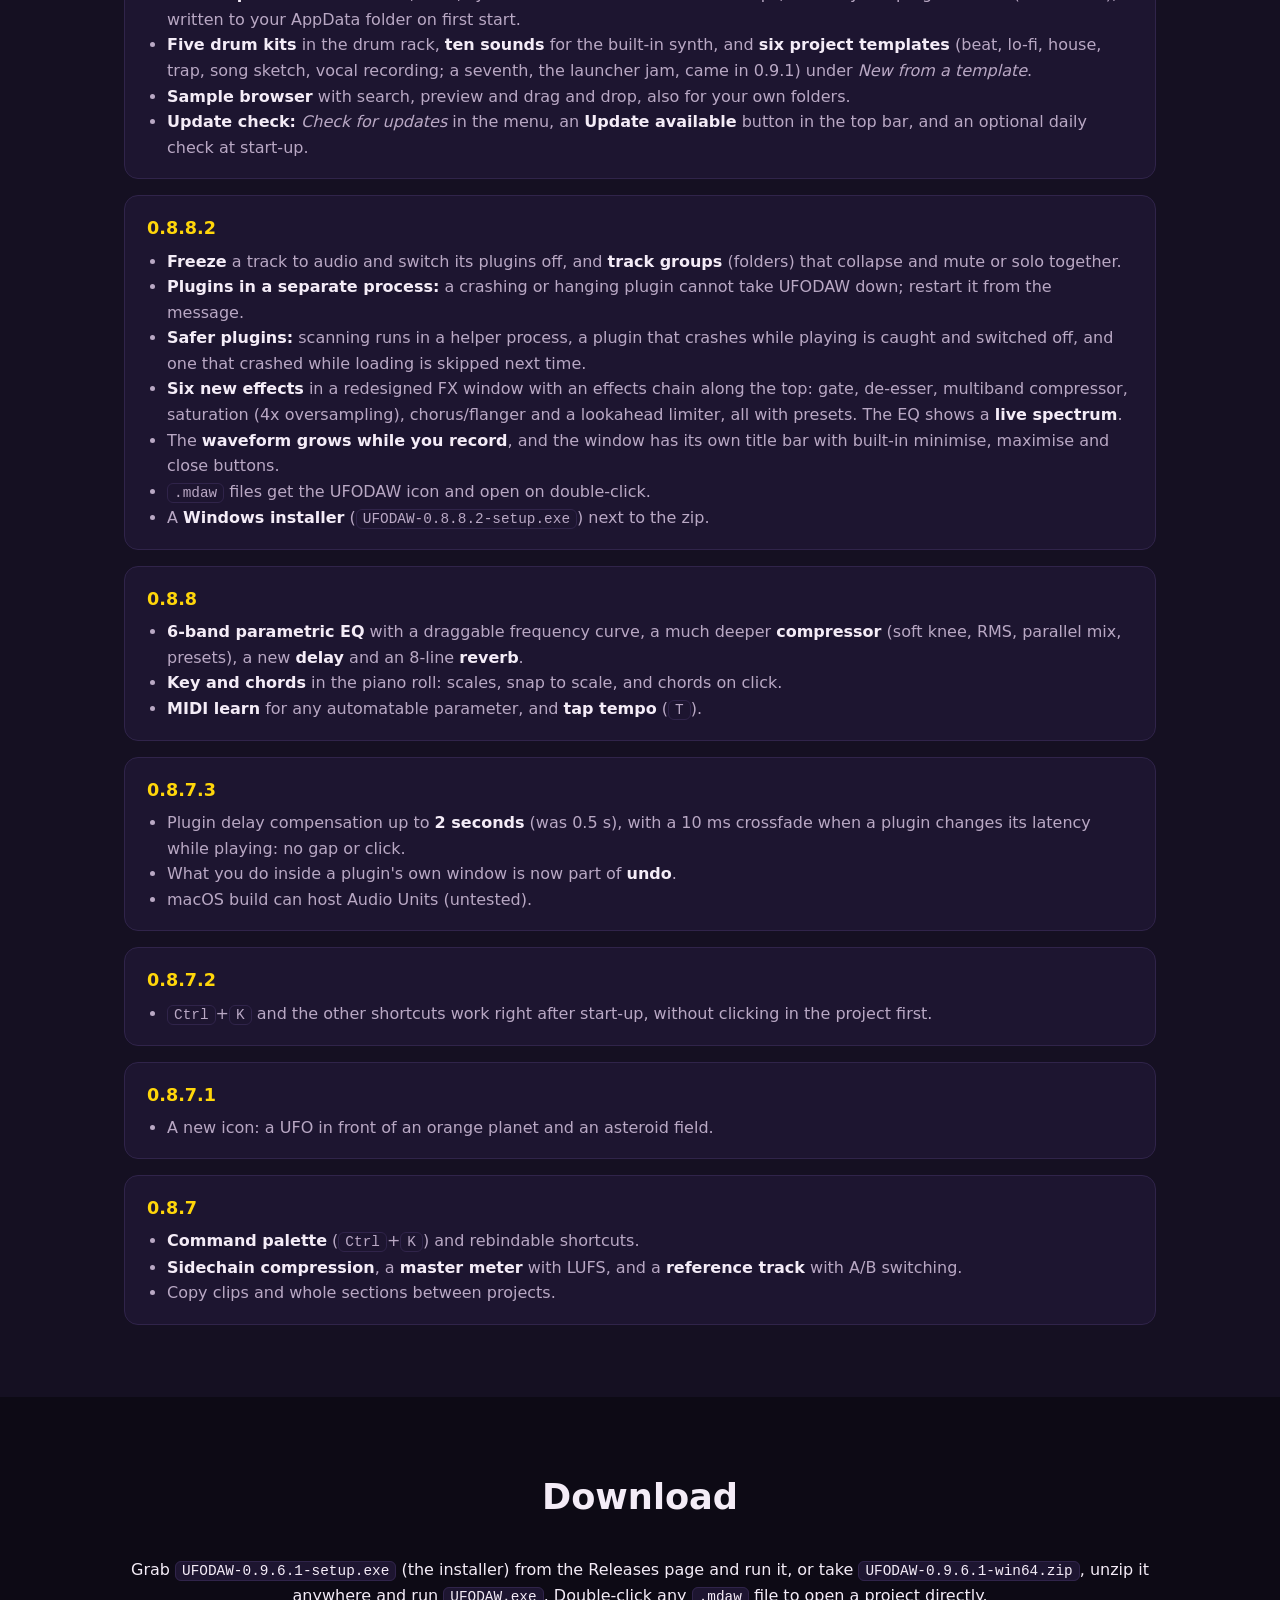
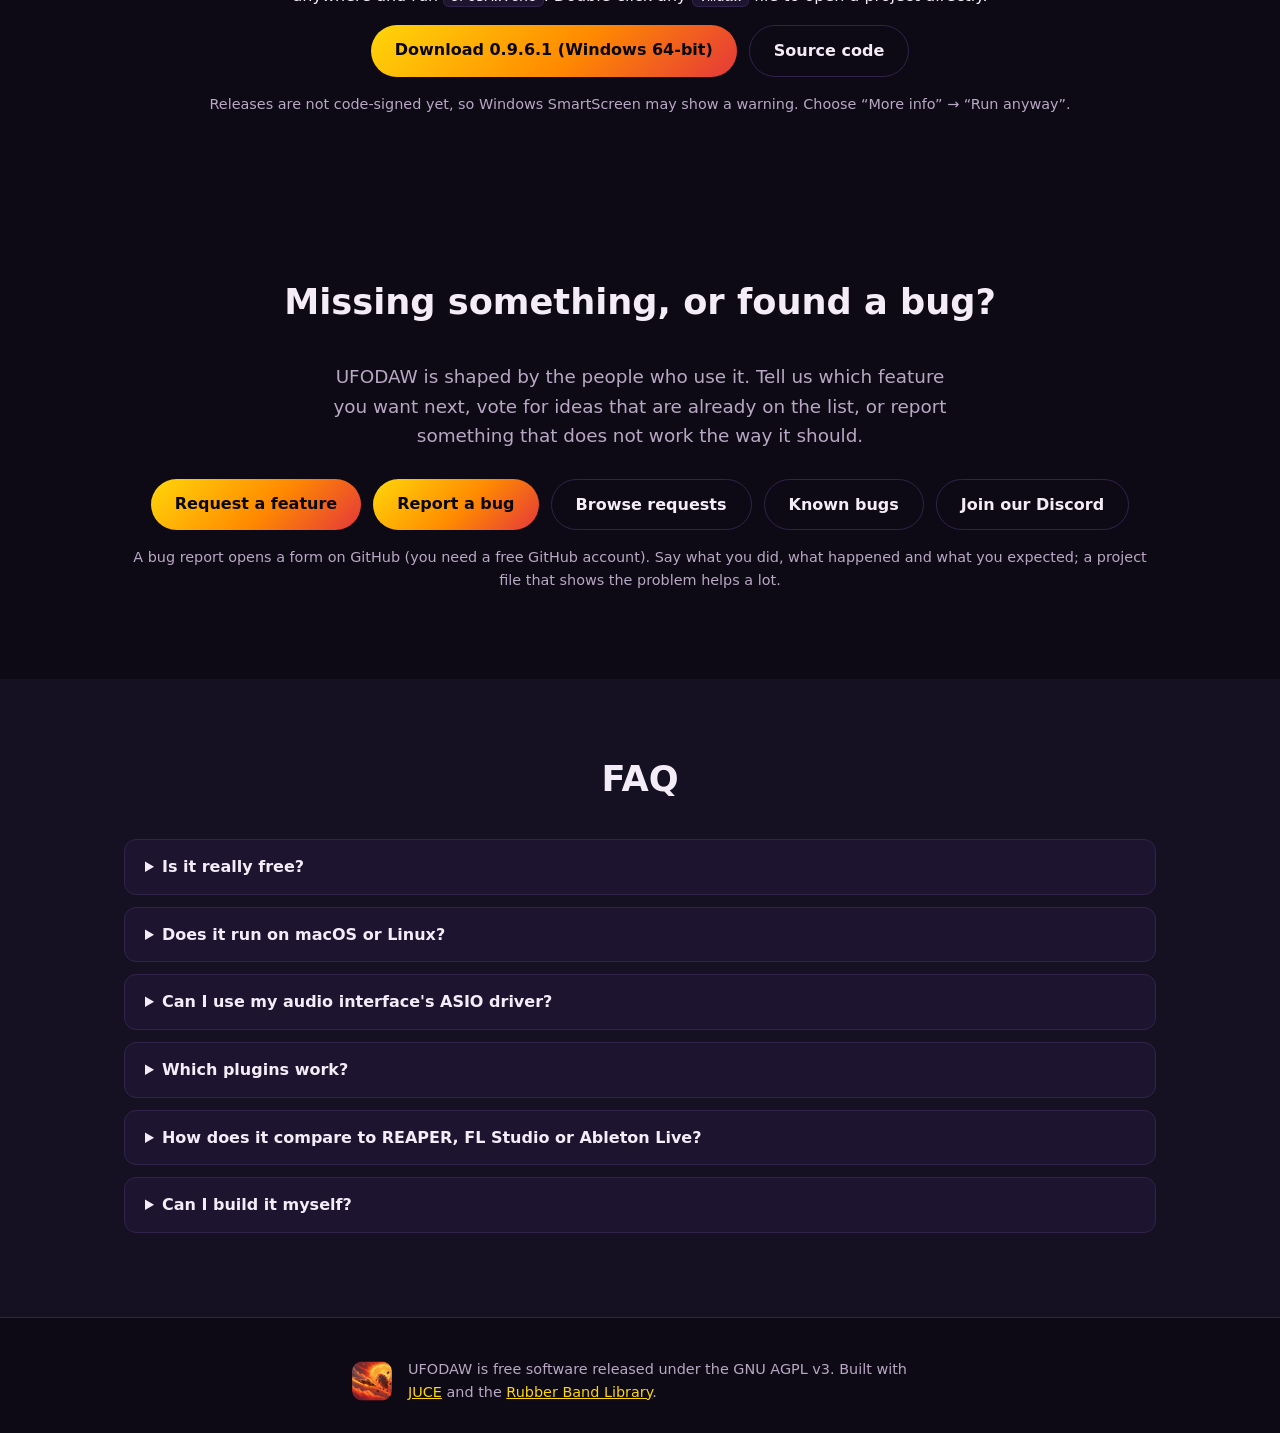
==== commit 379e18d5: "UFODAW 0.9.6.1: a bigger wavetable synth (14 tables of 64 waves, velocity to position, 12 new sounds" ====
--- a/docs/index.html
+++ b/docs/index.html
@@ -15,7 +15,7 @@
 <meta property="og:image" content="https://ufodaw.eu/icon.png">
 <meta name="twitter:card" content="summary">
 <script type="application/ld+json">
-{"@context":"https://schema.org","@type":"SoftwareApplication","name":"UFODAW","applicationCategory":"MultimediaApplication","applicationSubCategory":"Digital audio workstation","operatingSystem":"Windows","softwareVersion":"0.9.6","license":"https://www.gnu.org/licenses/agpl-3.0.html","url":"https://ufodaw.eu/","image":"https://ufodaw.eu/icon.png","downloadUrl":"https://github.com/Thulehunter/ufodaw/releases/latest","offers":{"@type":"Offer","price":"0","priceCurrency":"EUR"}}
+{"@context":"https://schema.org","@type":"SoftwareApplication","name":"UFODAW","applicationCategory":"MultimediaApplication","applicationSubCategory":"Digital audio workstation","operatingSystem":"Windows","softwareVersion":"0.9.6.1","license":"https://www.gnu.org/licenses/agpl-3.0.html","url":"https://ufodaw.eu/","image":"https://ufodaw.eu/icon.png","downloadUrl":"https://github.com/Thulehunter/ufodaw/releases/latest","offers":{"@type":"Offer","price":"0","priceCurrency":"EUR"}}
 </script>
 <script type="application/ld+json">
 {"@context":"https://schema.org","@type":"VideoObject","name":"UFODAW demo: record, arrange and mix","description":"A two-minute tour of UFODAW, a free digital audio workstation for Windows: piano roll, EQ and effects chain, track groups, freeze and the loudness meter.","thumbnailUrl":"https://ufodaw.eu/ufodaw-demo-poster.jpg","contentUrl":"https://ufodaw.eu/ufodaw-demo.mp4","uploadDate":"2026-10-19","duration":"PT2M19S"}
@@ -48,7 +48,7 @@
       <a class="btn primary" href="#download">Download for Windows</a>
       <a class="btn" href="#features">See what it does</a>
     </div>
-    <p class="meta">Version 0.9.6 · Free &amp; open source · AGPLv3 · Windows 64-bit · installer, no admin rights needed</p>
+    <p class="meta">Version 0.9.6.1 · Free &amp; open source · AGPLv3 · Windows 64-bit · installer, no admin rights needed</p>
   </section>
 
   <section class="strip" aria-label="Highlights">
@@ -147,7 +147,7 @@
       </article>
       <article>
         <h3 class="c-yellow">SoundFont, SFZ, wavetable &amp; CLAP</h3>
-        <p>Play SoundFont (.sf2) and SFZ instruments from any MIDI track, shape morphing sounds with the wavetable synth, and host CLAP plugins next to VST3: more instruments, more formats, and thousands of free sounds to start with.</p>
+        <p>Play SoundFont (.sf2) and SFZ instruments from any MIDI track, shape morphing sounds with the 14-table wavetable synth, and host CLAP plugins next to VST3: more instruments, more formats, and thousands of free sounds to start with.</p>
       </article>
       <article>
         <h3 class="c-red">Multi-core &amp; crash-proof</h3>
@@ -212,7 +212,11 @@
   <section id="new" class="alt">
     <h2>What's new</h2>
     <div class="log">
-      <div><h3>0.9.6 <small>latest</small></h3><ul>
+      <div><h3>0.9.6.1 <small>latest</small></h3><ul>
+        <li><b>A bigger wavetable synth:</b> 14 tables of 64 morphing waves (new: wavefold, saturated, choir, rising harmonics, glass, hard sync, FM and texture), a new <i>Velocity to position</i> control, and twelve new sounds (pads, leads, basses, bells, a choir, textures). All wavetable sounds now have the same loudness as the other sounds.</li>
+        <li><b>A clearer synth window:</b> the wavetable section has its own column with a picture of the whole table as a stack of waves; click or drag in it to set the position, and a bar shows how far the LFO, envelope and velocity move it. The controls of the engine you are not using are dimmed.</li>
+        <li><b>Scripts:</b> <code>ufodaw.set_synth</code> takes <code>wavetable = "fold"</code> (a name or a number), <code>wtPos</code> and <code>wtVel</code>.</li></ul></div>
+      <div><h3>0.9.6</h3><ul>
         <li><b>SoundFont and SFZ instruments:</b> a MIDI track can play a <code>.sf2</code> SoundFont or an <code>.sfz</code> instrument (<i>+ &gt; SoundFont / SFZ instrument...</i>, the track's instrument panel, or drop the file). Polyphony, velocity, loops, envelopes, pan, filter, sustain pedal, pitch bend, round robin, release triggers, groups and key switches; SFZ with <code>#include</code>, <code>#define</code> and <code>default_path</code>. Big instruments load in the background and the project remembers the file's place.</li>
         <li><b>Wavetable synth:</b> a new sound engine with six tables of 16 morphing waves (basic, digital, vowels, comb, organ, pulse width), a position that the LFO and the envelope can move, band-limited for clean high notes, and six new sounds.</li>
         <li><b>CLAP plugins:</b> <code>.clap</code> plugins are found by the plugin scan and work like VST3 ones: instrument or effect, automation, project files, delay compensation and the plugin's own window.</li>
@@ -319,10 +323,10 @@
 
   <section id="download">
     <h2>Download</h2>
-    <p class="center">Grab <code>UFODAW-0.9.6-setup.exe</code> (the installer) from the Releases page and run it, or take <code>UFODAW-0.9.6-win64.zip</code>, unzip it anywhere and run <code>UFODAW.exe</code>. Double-click any <code>.mdaw</code> file to open a project directly.</p>
+    <p class="center">Grab <code>UFODAW-0.9.6.1-setup.exe</code> (the installer) from the Releases page and run it, or take <code>UFODAW-0.9.6.1-win64.zip</code>, unzip it anywhere and run <code>UFODAW.exe</code>. Double-click any <code>.mdaw</code> file to open a project directly.</p>
     <div class="cta center">
       <!-- TODO: replace # with your GitHub Releases URL -->
-      <a class="btn primary" href="#" id="dl">Download 0.9.6 (Windows 64-bit)</a>
+      <a class="btn primary" href="#" id="dl">Download 0.9.6.1 (Windows 64-bit)</a>
       <a class="btn" href="#" id="src">Source code</a>
     </div>
     <p class="meta center">Releases are not code-signed yet, so Windows SmartScreen may show a warning. Choose “More info” → “Run anyway”.</p>
@@ -368,7 +372,7 @@
     document.getElementById("fr-nav").href = fr;
     document.getElementById("fr-nav").target = "_blank";
     document.getElementById("fr-list").href = REPO + "/issues?q=label%3Aenhancement";
-    var VERSION = "0.9.6";   // (update with every release)
+    var VERSION = "0.9.6.1";   // (update with every release)
     var body = "**What happened?**\n\n\n**What did you expect?**\n\n\n**How can it be repeated?**\n1. \n2. \n3. \n\n**Version:** UFODAW " + VERSION + "\n**Windows version:**\n**Audio device and driver (ASIO / WASAPI):**\n**Plugins involved (name, maker):**\n";
     var bug = REPO + "/issues/new?labels=bug&title=" + encodeURIComponent("Bug: ") + "&body=" + encodeURIComponent(body);
     document.getElementById("bug").href = bug;
